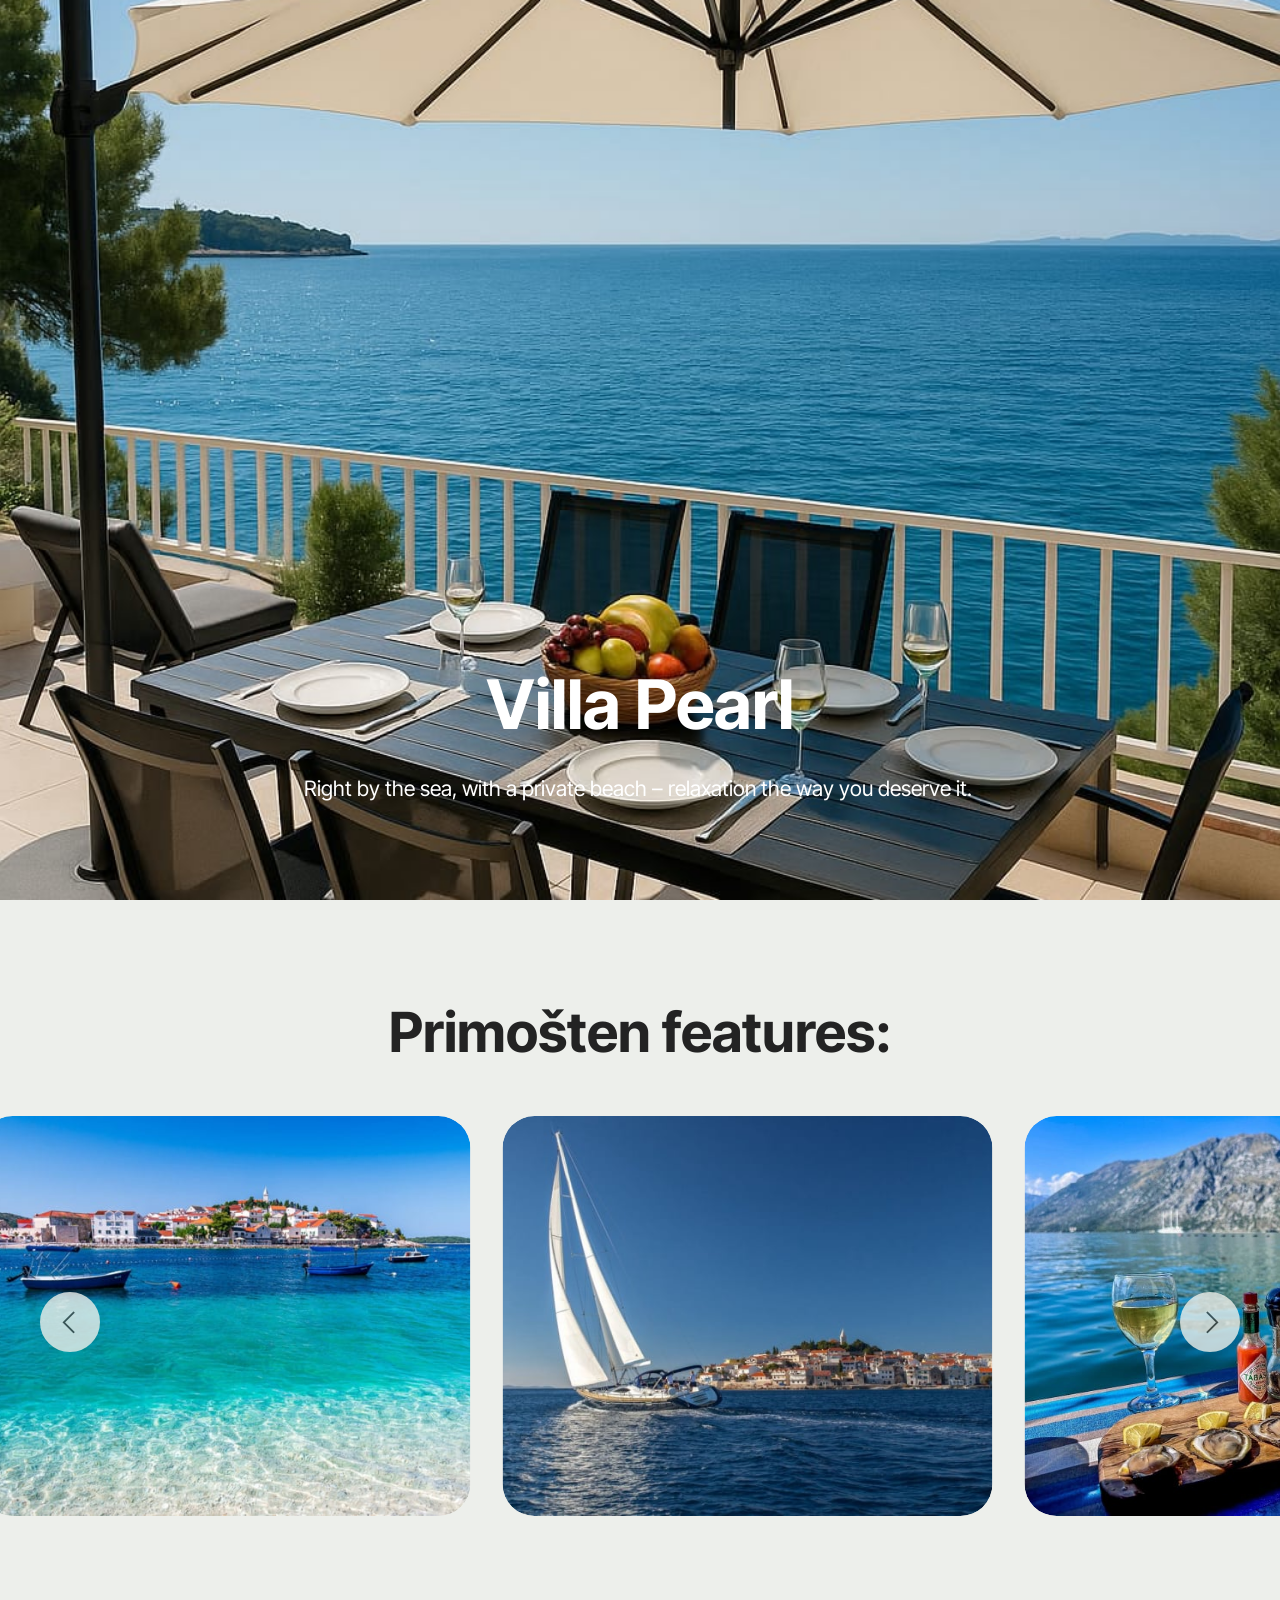
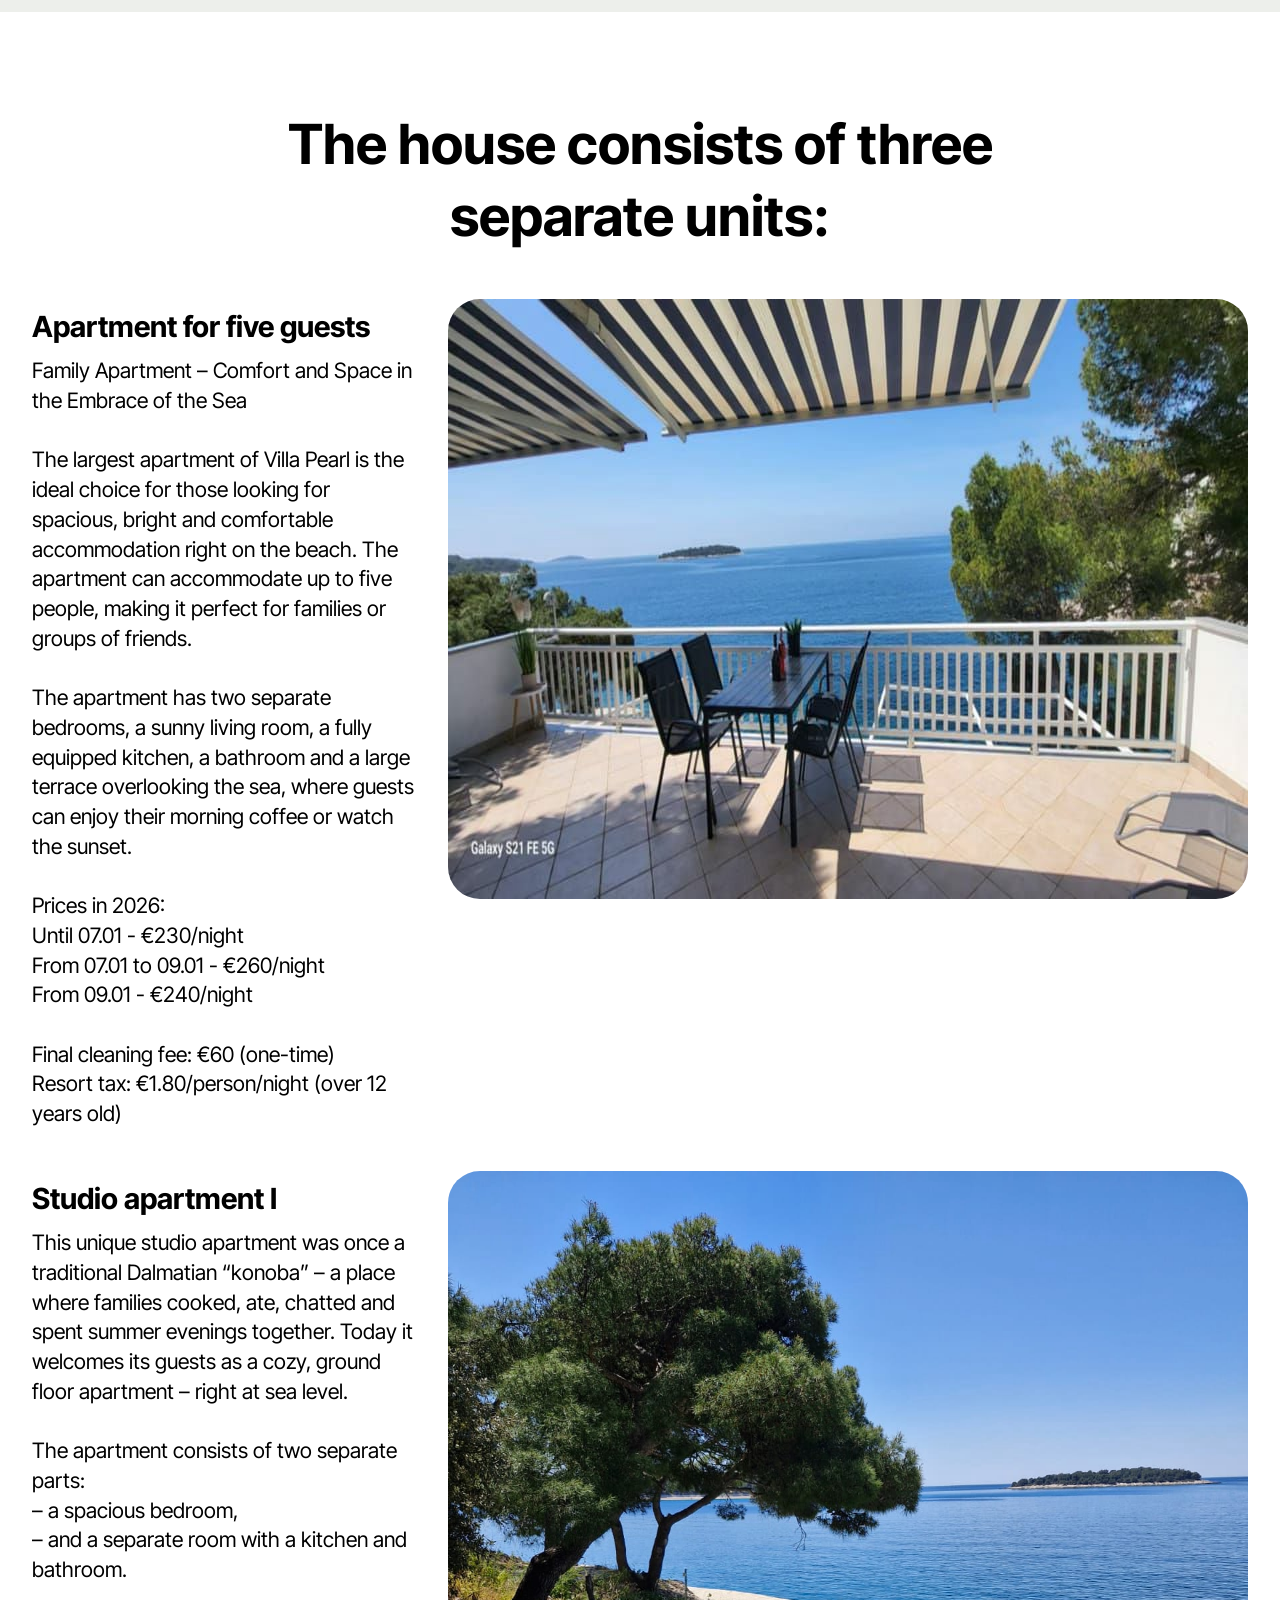
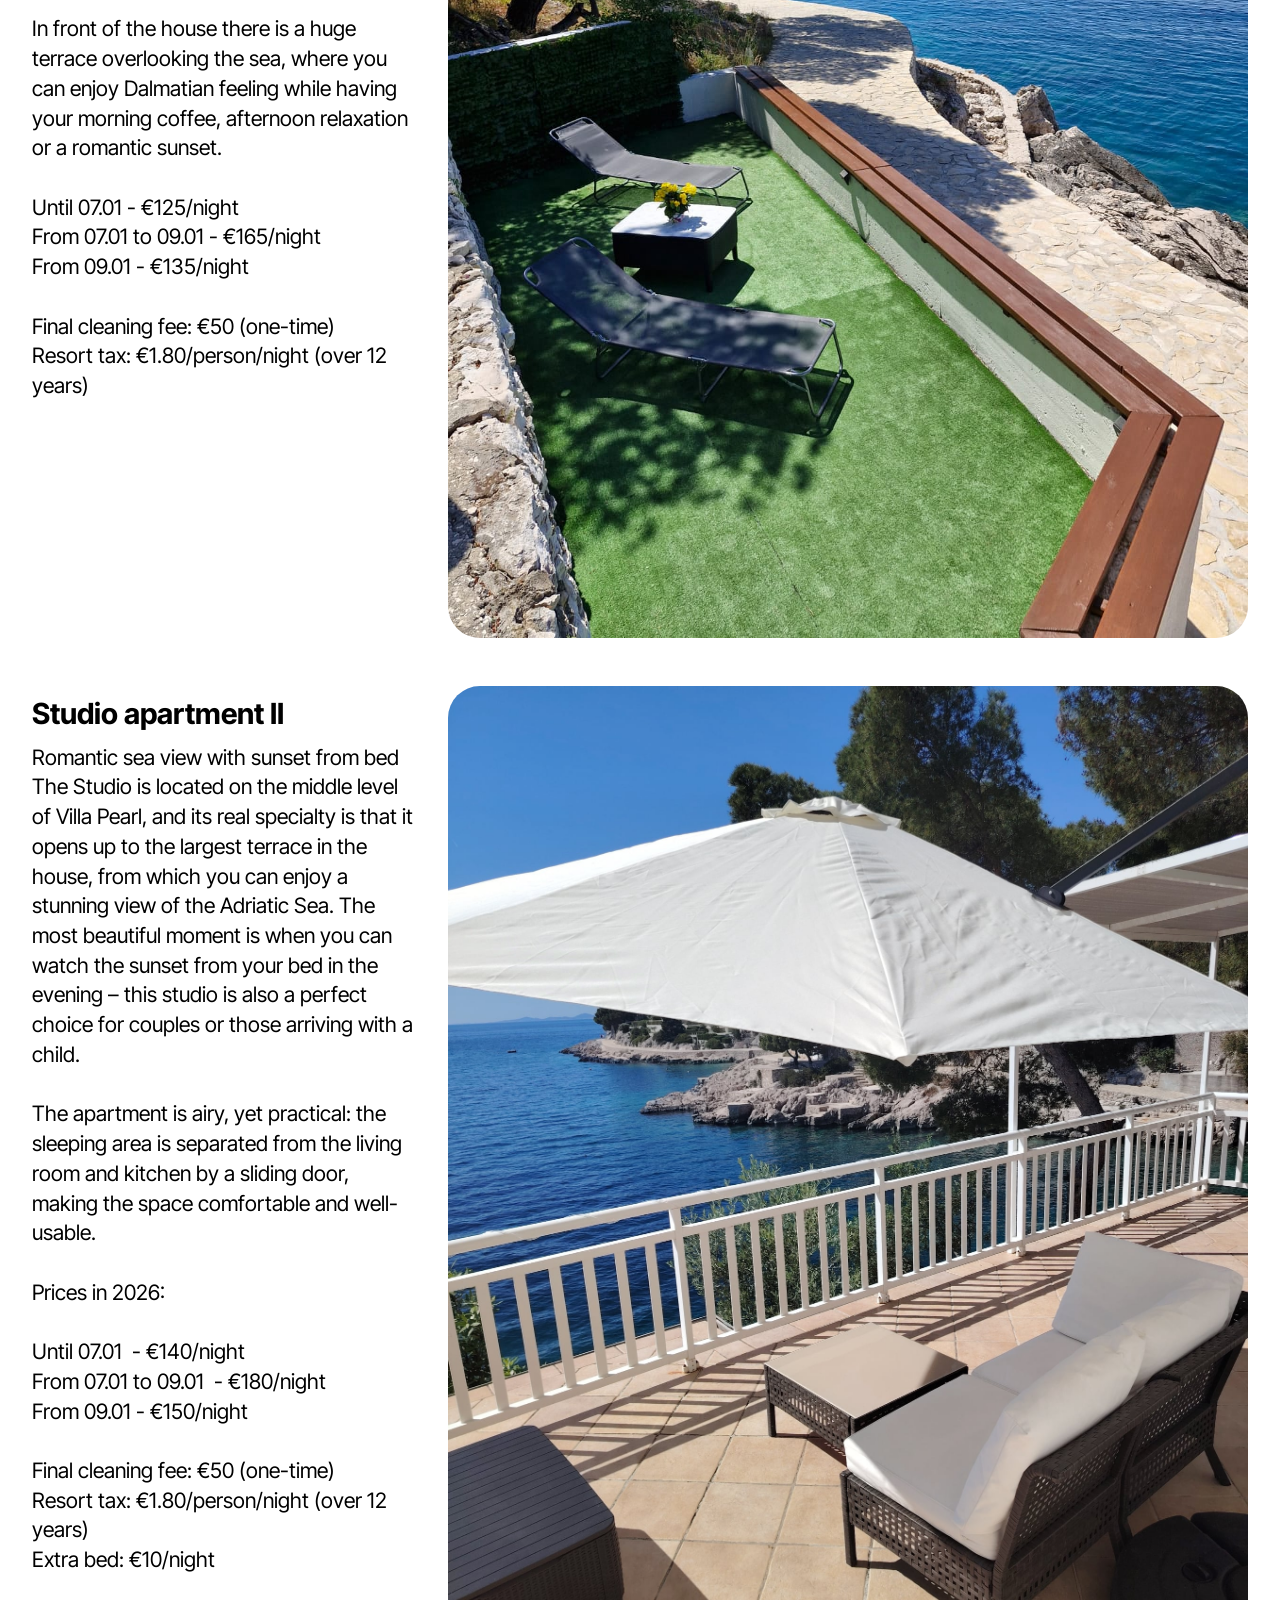
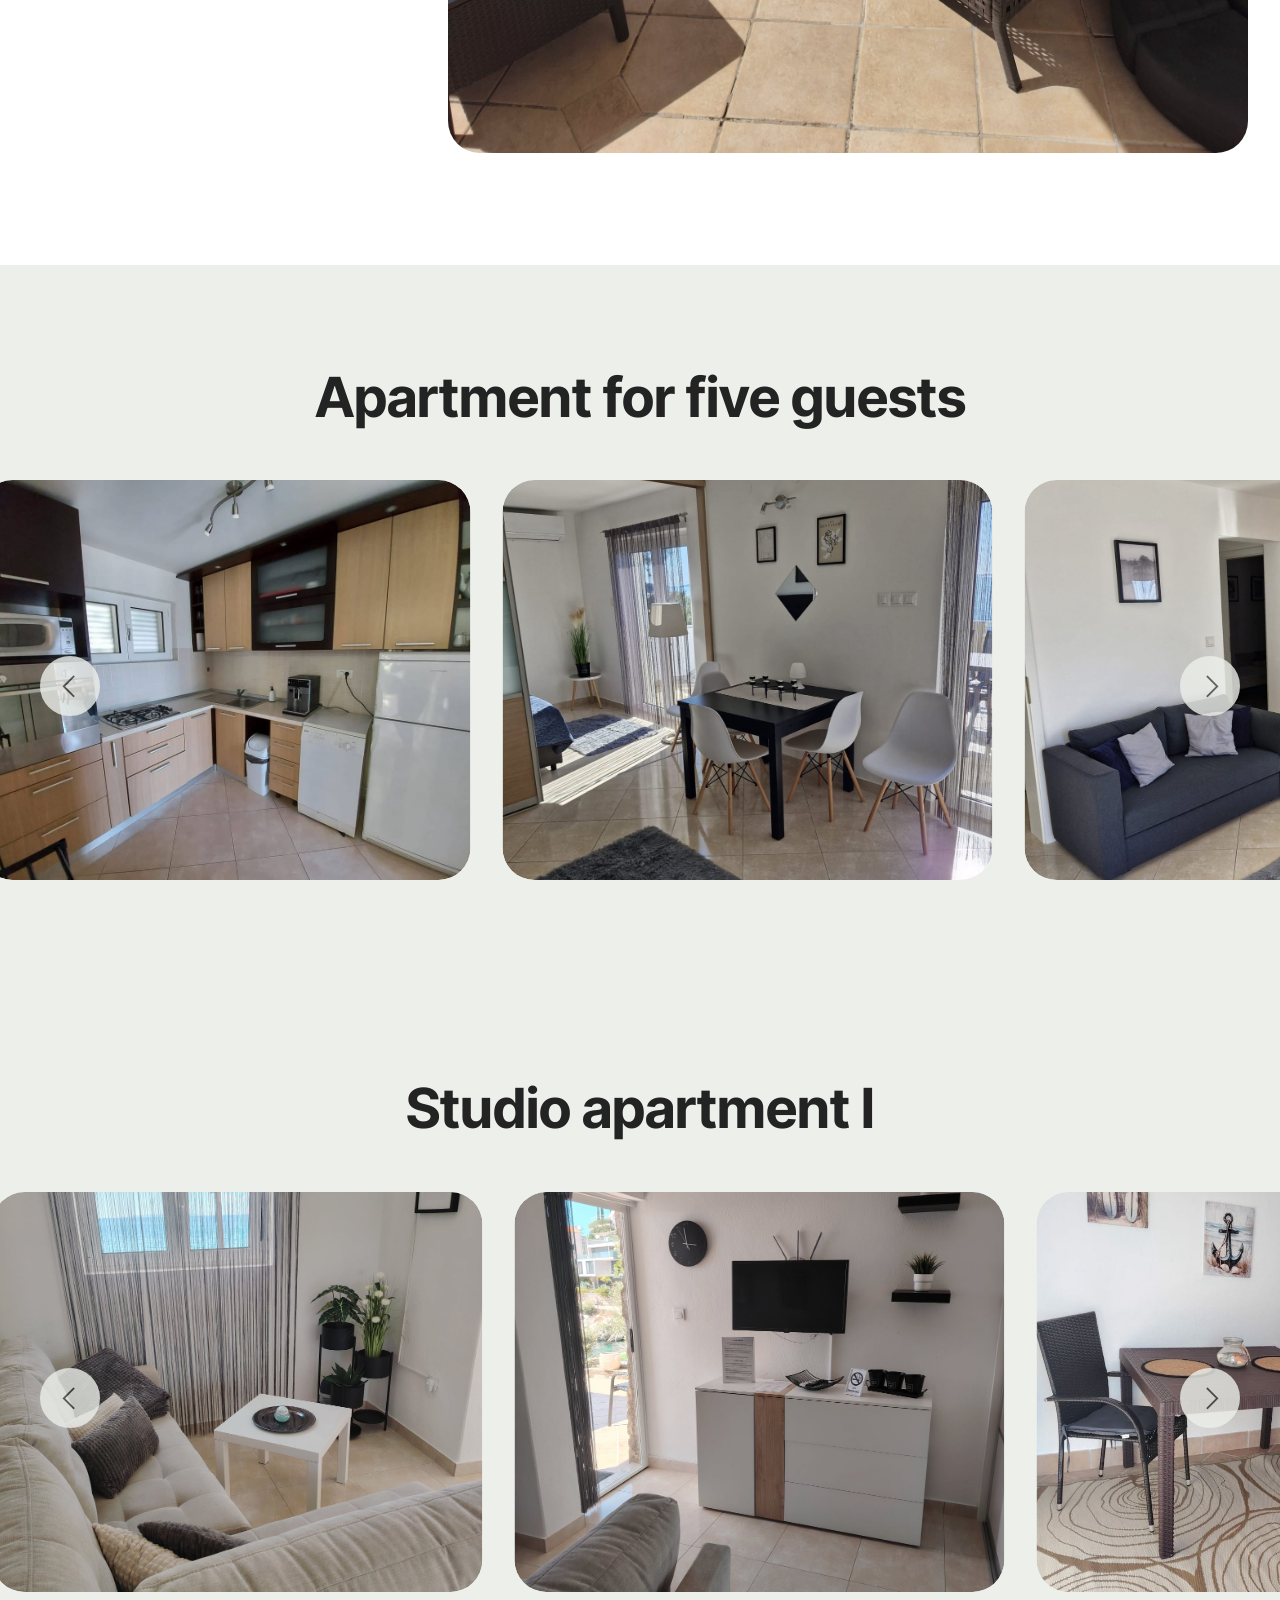
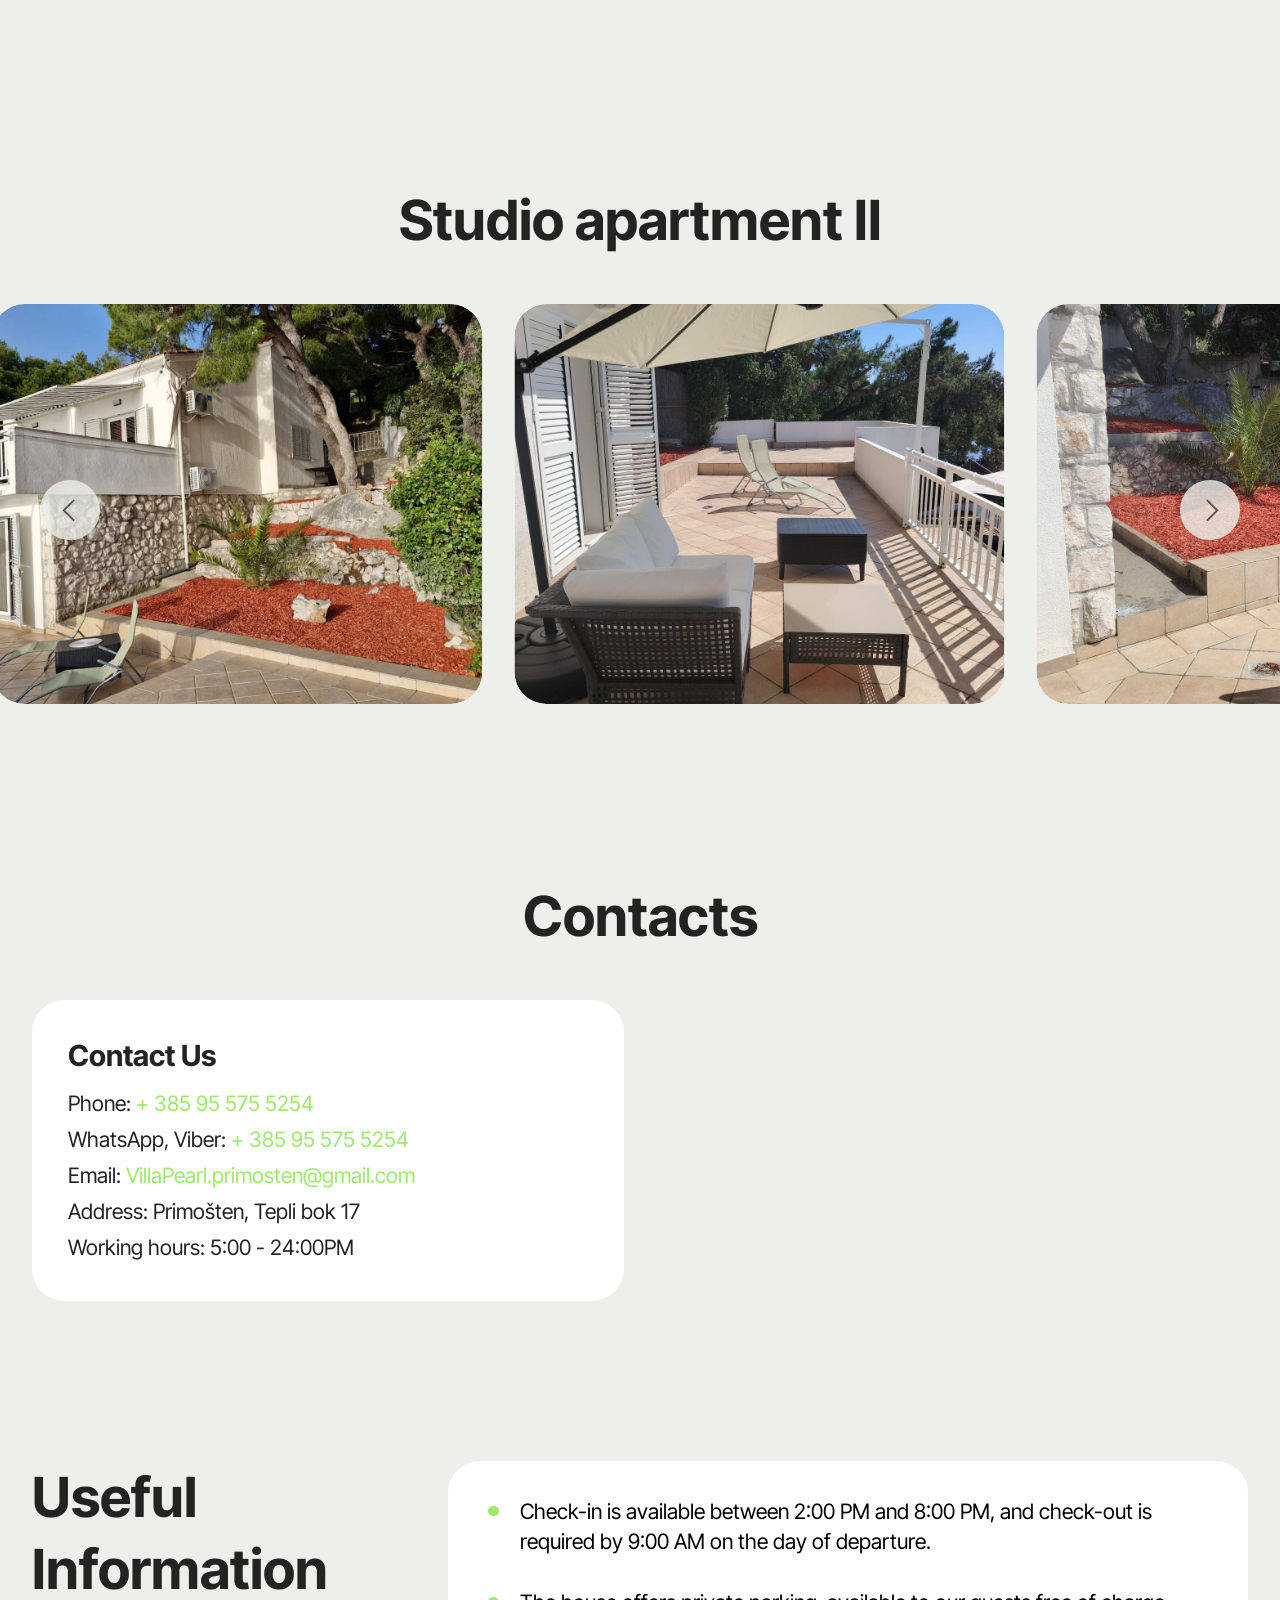
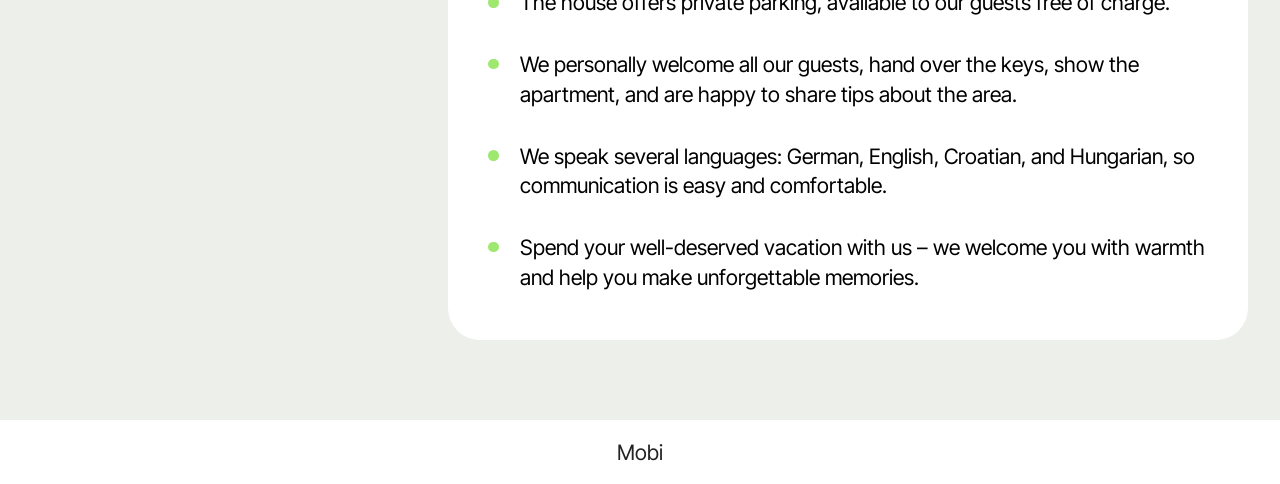
==== index.html @ 9617f949 "Add files via upload" ====
<!DOCTYPE html>
<html  >
<head>
  <!-- Site made with Mobirise Website Builder v5.9.24, https://mobirise.com -->
  <meta charset="UTF-8">
  <meta http-equiv="X-UA-Compatible" content="IE=edge">
  <meta name="generator" content="Mobirise v5.9.24, mobirise.com">
  <meta name="viewport" content="width=device-width, initial-scale=1, minimum-scale=1">
  <link rel="shortcut icon" href="assets/images/logo5.png" type="image/x-icon">
  <meta name="description" content="">
  
  
  <title>Home</title>
  <link rel="stylesheet" href="assets/web/assets/mobirise-icons2/mobirise2.css">
  <link rel="stylesheet" href="assets/bootstrap/css/bootstrap.min.css">
  <link rel="stylesheet" href="assets/bootstrap/css/bootstrap-grid.min.css">
  <link rel="stylesheet" href="assets/bootstrap/css/bootstrap-reboot.min.css">
  <link rel="stylesheet" href="assets/parallax/jarallax.css">
  <link rel="stylesheet" href="assets/theme/css/style.css">
  <link rel="preload" href="https://fonts.googleapis.com/css2?family=Inter+Tight:wght@400;700&display=swap&display=swap" as="style" onload="this.onload=null;this.rel='stylesheet'">
  <noscript><link rel="stylesheet" href="https://fonts.googleapis.com/css2?family=Inter+Tight:wght@400;700&display=swap&display=swap"></noscript>
  <link rel="preload" as="style" href="assets/mobirise/css/mbr-additional.css?v=FiWdxI"><link rel="stylesheet" href="assets/mobirise/css/mbr-additional.css?v=FiWdxI" type="text/css">

  
  
  
</head>
<body>
  
  <section data-bs-version="5.1" class="header16 cid-uKUWPBZ0il mbr-fullscreen mbr-parallax-background" id="header17-0">
  
  
  <div class="container-fluid">
    <div class="row">
      <div class="content-wrap col-12 col-md-12">
        <h1 class="mbr-section-title mbr-fonts-style mbr-white mb-4 display-1">
          <strong><br>Villa Pearl</strong></h1>
        
        <p class="mbr-fonts-style mbr-text mbr-white mb-4 display-7">Right by the sea, with a private beach – relaxation the way you deserve it.&nbsp;</p>
        
      </div>
    </div>
  </div>
</section>

<section data-bs-version="5.1" class="slider4 mbr-embla cid-uKV56cEEix" id="slider04-8">
    
    
    <div class="container-fluid">
        <div class="row mb-5 justify-content-center">
            <div class="col-12 content-head">
                <h3 class="mbr-section-title mbr-fonts-style align-center mb-0 display-2"><strong>&nbsp;Primošten features:&nbsp;</strong></h3>
                
            </div>
        </div>
        <div class="row">
            <div class="col-12">
                <div class="embla position-relative" data-skip-snaps="true" data-align="center" data-contain-scroll="trimSnaps" data-loop="true" data-auto-play="true" data-auto-play-interval="2" data-draggable="true">
                    <div class="embla__viewport">
                        <div class="embla__container">
                            
                            
                            
                            
                            
                            <div class="embla__slide slider-image item active" style="margin-left: 1rem; margin-right: 1rem;">
                            <div class="slide-content">
                                <div class="item-img">
                                    <div class="item-wrapper">
                                        <img src="assets/images/1967-3878-700x466.jpg" alt="Mobirise Website Builder" title="" data-slide-to="5" data-bs-slide-to="6">
                                    </div>
                                </div>
                            </div>
                            </div><div class="embla__slide slider-image item" style="margin-left: 1rem; margin-right: 1rem;">
                            <div class="slide-content">
                                <div class="item-img">
                                    <div class="item-wrapper">
                                        <img src="assets/images/boat-700x467.jpg" alt="Mobirise Website Builder" title="" data-slide-to="1" data-bs-slide-to="2">
                                    </div>
                                </div>
                            </div>
                            </div><div class="embla__slide slider-image item" style="margin-left: 1rem; margin-right: 1rem;">
                            <div class="slide-content">
                                <div class="item-img">
                                    <div class="item-wrapper">
                                        <img src="assets/images/mussels-700x525.jpg" alt="Mobirise Website Builder" title="" data-slide-to="2" data-bs-slide-to="3">
                                    </div>
                                </div>
                            </div>
                            </div><div class="embla__slide slider-image item" style="margin-left: 1rem; margin-right: 1rem;">
                            <div class="slide-content">
                                <div class="item-img">
                                    <div class="item-wrapper">
                                        <img src="assets/images/terrace-700x467.jpg" alt="Mobirise Website Builder" title="" data-slide-to="3" data-bs-slide-to="4">
                                    </div>
                                </div>
                            </div>
                            </div><div class="embla__slide slider-image item" style="margin-left: 1rem; margin-right: 1rem;">
                            <div class="slide-content">
                                <div class="item-img">
                                    <div class="item-wrapper">
                                        <img src="assets/images/1-700x467.jpg" alt="Mobirise Website Builder" title="" data-slide-to="4" data-bs-slide-to="5">
                                    </div>
                                </div>
                            </div>
                            </div>
                            
                        </div>
                    </div>
                    <button class="embla__button embla__button--prev">
                        <span class="mobi-mbri mobi-mbri-arrow-prev" aria-hidden="true"></span>
                        <span class="sr-only visually-hidden visually-hidden">Previous</span>
                    </button>
                    <button class="embla__button embla__button--next">
                        <span class="mobi-mbri mobi-mbri-arrow-next" aria-hidden="true"></span>
                        <span class="sr-only visually-hidden visually-hidden">Next</span>
                    </button>
                </div>
            </div>
        </div>
    </div>
</section>

<section data-bs-version="5.1" class="timeline02 cid-uKUZA1qjRQ" id="timeline02-5">
  
  <div class="container">
    <div class="row justify-content-center">
      <div class="col-12 mb-5 content-head">
        <h3 class="mbr-section-title mbr-fonts-style align-center mb-0 display-2"><strong>The house consists of three separate units:</strong></h3>
        
      </div>
    </div>
    <div class="row justify-content-center item features-without-image active">
      <div class="col-12 col-lg">
        <p class="mbr-card-subtitle mbr-fonts-style mt-0 mb-2 display-7"></p>
        <h5 class="mbr-card-title mbr-fonts-style mt-0 mb-2 display-5"><strong>Apartment for five guests</strong></h5>
        <p class="mbr-text mbr-fonts-style mt-0 display-7">Family Apartment – ​​Comfort and Space in the Embrace of the Sea<br><br>The largest apartment of Villa Pearl is the ideal choice for those looking for spacious, bright and comfortable accommodation right on the beach. The apartment can accommodate up to five people, making it perfect for families or groups of friends.<br><br>The apartment has two separate bedrooms, a sunny living room, a fully equipped kitchen, a bathroom and a large terrace overlooking the sea, where guests can enjoy their morning coffee or watch the sunset.<br><br>Prices in 2026:<br>Until 07.01 - €230/night
<br>From 07.01 to 09.01 - €260/night
<br>From 09.01 - €240/night<br><br>Final cleaning fee: €60 (one-time)<br>Resort tax: €1.80/person/night (over 12 years old)</p>
      </div>
      <div class="col-md-12 col-lg-8 item-wrapper">
        <div class="image-wrapper mb-5">
          <img src="assets/images/photo-2025-06-19-23-25-13-800x600.jpg" alt="Mobirise Website Builder">
        </div>
      </div>
    </div>
    <div class="row justify-content-center item features-without-image">
      <div class="col-12 col-lg">
        <p class="mbr-card-subtitle mbr-fonts-style mt-0 mb-2 display-7"></p>
        <h5 class="mbr-card-title mbr-fonts-style mt-0 mb-2 display-5"><strong>Studio apartment I</strong></h5>
        <p class="mbr-text mbr-fonts-style mt-0 display-7">This unique studio apartment was once a traditional Dalmatian “konoba” – a place where families cooked, ate, chatted and spent summer evenings together. Today it welcomes its guests as a cozy, ground floor apartment – ​​right at sea level.<br><br>The apartment consists of two separate parts:<br>– a spacious bedroom,<br>– and a separate room with a kitchen and bathroom.<br><br>In front of the house there is a huge terrace overlooking the sea, where you can enjoy Dalmatian feeling while having your morning coffee, afternoon relaxation or a romantic sunset.<br><br>Until 07.01 - €125/night<br>From 07.01 to 09.01 - €165/night<br>From 09.01 - €135/night<br><br>Final cleaning fee: €50 (one-time)
<br>Resort tax: €1.80/person/night (over 12 years)<br></p>
      </div>
      <div class="col-md-12 col-lg-8 item-wrapper">
        <div class="image-wrapper mb-5">
          <img src="assets/images/img-20250502-wa0008-1200x1600.jpg" alt="Mobirise Website Builder" data-slide-to="1" data-bs-slide-to="1">
        </div>
      </div>
    </div><div class="row justify-content-center item features-without-image">
      <div class="col-12 col-lg">
        <p class="mbr-card-subtitle mbr-fonts-style mt-0 mb-2 display-7"></p>
        <h5 class="mbr-card-title mbr-fonts-style mt-0 mb-2 display-5"><strong>Studio apartment II</strong></h5>
        <p class="mbr-text mbr-fonts-style mt-0 display-7">Romantic sea view with sunset from bed<br>The Studio is located on the middle level of Villa Pearl, and its real specialty is that it opens up to the largest terrace in the house, from which you can enjoy a stunning view of the Adriatic Sea. The most beautiful moment is when you can watch the sunset from your bed in the evening – this studio is also a perfect choice for couples or those arriving with a child.<br><br>The apartment is airy, yet practical: the sleeping area is separated from the living room and kitchen by a sliding door, making the space comfortable and well-usable.<br><br>Prices in 2026:<br><br>Until 07.01&nbsp; - €140/night
<br>From 07.01 to 09.01&nbsp; - €180/night
<br>From 09.01 - €150/night<br><br>Final cleaning fee: €50 (one-time)<br>Resort tax: €1.80/person/night (over 12 years)<br>Extra bed:&nbsp;€10/night</p>
      </div>
      <div class="col-md-12 col-lg-8 item-wrapper">
        <div class="image-wrapper mb-5">
          <img src="assets/images/img-20250502-151411-1696x2261.jpg" alt="Mobirise Website Builder" data-slide-to="2" data-bs-slide-to="3">
        </div>
      </div>
    </div>
  </div>
</section>

<section data-bs-version="5.1" class="slider4 mbr-embla cid-uNDpZMkXzJ" id="slider04-f">
    
    
    <div class="container-fluid">
        <div class="row mb-5 justify-content-center">
            <div class="col-12 content-head">
                <h3 class="mbr-section-title mbr-fonts-style align-center mb-0 display-2"><strong>Apartment for five guests</strong></h3>
                
            </div>
        </div>
        <div class="row">
            <div class="col-12">
                <div class="embla position-relative" data-skip-snaps="true" data-align="center" data-contain-scroll="trimSnaps" data-loop="true" data-auto-play="true" data-auto-play-interval="2" data-draggable="true">
                    <div class="embla__viewport">
                        <div class="embla__container">
                            
                            
                            <div class="embla__slide slider-image item active" style="margin-left: 1rem; margin-right: 1rem;">
                                <div class="slide-content">
                                    <div class="item-img">
                                        <div class="item-wrapper">
                                            <img src="assets/images/img-20250604-wa0001-1200x900.jpg" alt="Mobirise Website Builder" title="" data-slide-to="0" data-bs-slide-to="0">
                                        </div>
                                    </div>
                                </div>
                            </div><div class="embla__slide slider-image item" style="margin-left: 1rem; margin-right: 1rem;">
                                <div class="slide-content">
                                    <div class="item-img">
                                        <div class="item-wrapper">
                                            <img src="assets/images/img-20250604-wa0006-1200x1600.jpg" alt="Mobirise Website Builder" title="" data-slide-to="1" data-bs-slide-to="1">
                                        </div>
                                    </div>
                                </div>
                            </div><div class="embla__slide slider-image item" style="margin-left: 1rem; margin-right: 1rem;">
                                <div class="slide-content">
                                    <div class="item-img">
                                        <div class="item-wrapper">
                                            <img src="assets/images/img-20250604-wa0007-1200x1600.jpg" alt="Mobirise Website Builder" title="" data-slide-to="2" data-bs-slide-to="2">
                                        </div>
                                    </div>
                                </div>
                            </div><div class="embla__slide slider-image item" style="margin-left: 1rem; margin-right: 1rem;">
                                <div class="slide-content">
                                    <div class="item-img">
                                        <div class="item-wrapper">
                                            <img src="assets/images/img-20250604-wa0008-1200x1600.jpg" alt="Mobirise Website Builder" title="" data-slide-to="3" data-bs-slide-to="3">
                                        </div>
                                    </div>
                                </div>
                            </div><div class="embla__slide slider-image item" style="margin-left: 1rem; margin-right: 1rem;">
                                <div class="slide-content">
                                    <div class="item-img">
                                        <div class="item-wrapper">
                                            <img src="assets/images/img-20250604-wa0005-1200x1600.jpg" alt="Mobirise Website Builder" title="" data-slide-to="4" data-bs-slide-to="4">
                                        </div>
                                    </div>
                                </div>
                            </div><div class="embla__slide slider-image item" style="margin-left: 1rem; margin-right: 1rem;">
                                <div class="slide-content">
                                    <div class="item-img">
                                        <div class="item-wrapper">
                                            <img src="assets/images/img-20250604-wa0006-1200x1600.jpg" alt="Mobirise Website Builder" title="" data-slide-to="5" data-bs-slide-to="5">
                                        </div>
                                    </div>
                                </div>
                            </div><div class="embla__slide slider-image item" style="margin-left: 1rem; margin-right: 1rem;">
                                <div class="slide-content">
                                    <div class="item-img">
                                        <div class="item-wrapper">
                                            <img src="assets/images/img-20250604-wa0007-1200x1600.jpg" alt="Mobirise Website Builder" title="" data-slide-to="6" data-bs-slide-to="6">
                                        </div>
                                    </div>
                                </div>
                            </div><div class="embla__slide slider-image item" style="margin-left: 1rem; margin-right: 1rem;">
                                <div class="slide-content">
                                    <div class="item-img">
                                        <div class="item-wrapper">
                                            <img src="assets/images/img-20250604-wa0009-1200x1600.jpg" alt="Mobirise Website Builder" title="" data-slide-to="7" data-bs-slide-to="7">
                                        </div>
                                    </div>
                                </div>
                            </div><div class="embla__slide slider-image item" style="margin-left: 1rem; margin-right: 1rem;">
                                <div class="slide-content">
                                    <div class="item-img">
                                        <div class="item-wrapper">
                                            <img src="assets/images/img-20250604-wa0012-800x600.jpg" alt="Mobirise Website Builder" title="" data-slide-to="8" data-bs-slide-to="8">
                                        </div>
                                    </div>
                                </div>
                            </div>
                            
                            
                            
                            
                        </div>
                    </div>
                    <button class="embla__button embla__button--prev">
                        <span class="mobi-mbri mobi-mbri-arrow-prev" aria-hidden="true"></span>
                        <span class="sr-only visually-hidden visually-hidden">Previous</span>
                    </button>
                    <button class="embla__button embla__button--next">
                        <span class="mobi-mbri mobi-mbri-arrow-next" aria-hidden="true"></span>
                        <span class="sr-only visually-hidden visually-hidden">Next</span>
                    </button>
                </div>
            </div>
        </div>
    </div>
</section>

<section data-bs-version="5.1" class="slider4 mbr-embla cid-uNDq0EX0k4" id="slider04-g">
    
    
    <div class="container-fluid">
        <div class="row mb-5 justify-content-center">
            <div class="col-12 content-head">
                <h3 class="mbr-section-title mbr-fonts-style align-center mb-0 display-2"><strong>Studio apartment I</strong></h3>
                
            </div>
        </div>
        <div class="row">
            <div class="col-12">
                <div class="embla position-relative" data-skip-snaps="true" data-align="center" data-contain-scroll="trimSnaps" data-loop="true" data-auto-play="true" data-auto-play-interval="2" data-draggable="true">
                    <div class="embla__viewport">
                        <div class="embla__container">
                            <div class="embla__slide slider-image item active" style="margin-left: 1rem; margin-right: 1rem;">
                                <div class="slide-content">
                                    <div class="item-img">
                                        <div class="item-wrapper">
                                            <img src="assets/images/img-20250502-145845-1200x1600.jpg" alt="Mobirise Website Builder" title="" data-slide-to="0" data-bs-slide-to="0">
                                        </div>
                                    </div>
                                </div>
                            </div><div class="embla__slide slider-image item" style="margin-left: 1rem; margin-right: 1rem;">
                                <div class="slide-content">
                                    <div class="item-img">
                                        <div class="item-wrapper">
                                            <img src="assets/images/img-20250502-145853-1200x1600.jpg" alt="Mobirise Website Builder" title="" data-slide-to="1" data-bs-slide-to="1">
                                        </div>
                                    </div>
                                </div>
                            </div><div class="embla__slide slider-image item" style="margin-left: 1rem; margin-right: 1rem;">
                                <div class="slide-content">
                                    <div class="item-img">
                                        <div class="item-wrapper">
                                            <img src="assets/images/photo-2025-09-06-14-23-19-960x1280.jpg" alt="Mobirise Website Builder" title="" data-slide-to="2" data-bs-slide-to="2">
                                        </div>
                                    </div>
                                </div>
                            </div><div class="embla__slide slider-image item" style="margin-left: 1rem; margin-right: 1rem;">
                                <div class="slide-content">
                                    <div class="item-img">
                                        <div class="item-wrapper">
                                            <img src="assets/images/img-20250502-1459211-1200x1600.jpg" alt="Mobirise Website Builder" title="" data-slide-to="3" data-bs-slide-to="3">
                                        </div>
                                    </div>
                                </div>
                            </div><div class="embla__slide slider-image item" style="margin-left: 1rem; margin-right: 1rem;">
                                <div class="slide-content">
                                    <div class="item-img">
                                        <div class="item-wrapper">
                                            <img src="assets/images/img-20250502-145950-1200x1600.jpg" alt="Mobirise Website Builder" title="" data-slide-to="4" data-bs-slide-to="4">
                                        </div>
                                    </div>
                                </div>
                            </div><div class="embla__slide slider-image item" style="margin-left: 1rem; margin-right: 1rem;">
                                <div class="slide-content">
                                    <div class="item-img">
                                        <div class="item-wrapper">
                                            <img src="assets/images/img-20250502-150038-1200x1600.jpg" alt="Mobirise Website Builder" title="" data-slide-to="5" data-bs-slide-to="5">
                                        </div>
                                    </div>
                                </div>
                            </div><div class="embla__slide slider-image item" style="margin-left: 1rem; margin-right: 1rem;">
                                <div class="slide-content">
                                    <div class="item-img">
                                        <div class="item-wrapper">
                                            <img src="assets/images/img-20250502-150104-1200x1600.jpg" alt="Mobirise Website Builder" title="" data-slide-to="6" data-bs-slide-to="6">
                                        </div>
                                    </div>
                                </div>
                            </div><div class="embla__slide slider-image item" style="margin-left: 1rem; margin-right: 1rem;">
                                <div class="slide-content">
                                    <div class="item-img">
                                        <div class="item-wrapper">
                                            <img src="assets/images/img-20250502-150203-1200x1600.jpg" alt="Mobirise Website Builder" title="" data-slide-to="7" data-bs-slide-to="7">
                                        </div>
                                    </div>
                                </div>
                            </div>
                            
                            
                            
                            
                            
                            
                        </div>
                    </div>
                    <button class="embla__button embla__button--prev">
                        <span class="mobi-mbri mobi-mbri-arrow-prev" aria-hidden="true"></span>
                        <span class="sr-only visually-hidden visually-hidden">Previous</span>
                    </button>
                    <button class="embla__button embla__button--next">
                        <span class="mobi-mbri mobi-mbri-arrow-next" aria-hidden="true"></span>
                        <span class="sr-only visually-hidden visually-hidden">Next</span>
                    </button>
                </div>
            </div>
        </div>
    </div>
</section>

<section data-bs-version="5.1" class="slider4 mbr-embla cid-uNDq1eGkYb" id="slider04-h">
    
    
    <div class="container-fluid">
        <div class="row mb-5 justify-content-center">
            <div class="col-12 content-head">
                <h3 class="mbr-section-title mbr-fonts-style align-center mb-0 display-2"><strong>Studio apartment II</strong></h3>
                
            </div>
        </div>
        <div class="row">
            <div class="col-12">
                <div class="embla position-relative" data-skip-snaps="true" data-align="center" data-contain-scroll="trimSnaps" data-loop="true" data-auto-play="true" data-auto-play-interval="2" data-draggable="true">
                    <div class="embla__viewport">
                        <div class="embla__container">
                            <div class="embla__slide slider-image item active" style="margin-left: 1rem; margin-right: 1rem;">
                                <div class="slide-content">
                                    <div class="item-img">
                                        <div class="item-wrapper">
                                            <img src="assets/images/08-1200x1600.jpg" alt="Mobirise Website Builder" title="" data-slide-to="1" data-bs-slide-to="1">
                                        </div>
                                    </div>
                                </div>
                            </div><div class="embla__slide slider-image item" style="margin-left: 1rem; margin-right: 1rem;">
                                <div class="slide-content">
                                    <div class="item-img">
                                        <div class="item-wrapper">
                                            <img src="assets/images/img-20250502-151041-1200x1600.jpg" alt="Mobirise Website Builder" title="" data-slide-to="2" data-bs-slide-to="2">
                                        </div>
                                    </div>
                                </div>
                            </div><div class="embla__slide slider-image item" style="margin-left: 1rem; margin-right: 1rem;">
                                <div class="slide-content">
                                    <div class="item-img">
                                        <div class="item-wrapper">
                                            <img src="assets/images/img-20250502-151119-1200x1600.jpg" alt="Mobirise Website Builder" title="" data-slide-to="3" data-bs-slide-to="3">
                                        </div>
                                    </div>
                                </div>
                            </div><div class="embla__slide slider-image item" style="margin-left: 1rem; margin-right: 1rem;">
                                <div class="slide-content">
                                    <div class="item-img">
                                        <div class="item-wrapper">
                                            <img src="assets/images/img-20250502-151134-1200x1600.jpg" alt="Mobirise Website Builder" title="" data-slide-to="4" data-bs-slide-to="4">
                                        </div>
                                    </div>
                                </div>
                            </div><div class="embla__slide slider-image item" style="margin-left: 1rem; margin-right: 1rem;">
                                <div class="slide-content">
                                    <div class="item-img">
                                        <div class="item-wrapper">
                                            <img src="assets/images/img-20250502-151209-1200x1600.jpg" alt="Mobirise Website Builder" title="" data-slide-to="5" data-bs-slide-to="5">
                                        </div>
                                    </div>
                                </div>
                            </div><div class="embla__slide slider-image item" style="margin-left: 1rem; margin-right: 1rem;">
                                <div class="slide-content">
                                    <div class="item-img">
                                        <div class="item-wrapper">
                                            <img src="assets/images/img-20250502-151243-1200x1600.jpg" alt="Mobirise Website Builder" title="" data-slide-to="6" data-bs-slide-to="6">
                                        </div>
                                    </div>
                                </div>
                            </div><div class="embla__slide slider-image item" style="margin-left: 1rem; margin-right: 1rem;">
                                <div class="slide-content">
                                    <div class="item-img">
                                        <div class="item-wrapper">
                                            <img src="assets/images/img-20250502-151255-1200x1600.jpg" alt="Mobirise Website Builder" title="" data-slide-to="7" data-bs-slide-to="7">
                                        </div>
                                    </div>
                                </div>
                            </div><div class="embla__slide slider-image item" style="margin-left: 1rem; margin-right: 1rem;">
                                <div class="slide-content">
                                    <div class="item-img">
                                        <div class="item-wrapper">
                                            <img src="assets/images/img-20250502-151328-1200x1600.jpg" alt="Mobirise Website Builder" title="" data-slide-to="8" data-bs-slide-to="8">
                                        </div>
                                    </div>
                                </div>
                            </div><div class="embla__slide slider-image item" style="margin-left: 1rem; margin-right: 1rem;">
                                <div class="slide-content">
                                    <div class="item-img">
                                        <div class="item-wrapper">
                                            <img src="assets/images/img-20250502-151411-1200x1600.jpg" alt="Mobirise Website Builder" title="" data-slide-to="9" data-bs-slide-to="9">
                                        </div>
                                    </div>
                                </div>
                            </div>
                            
                            
                            
                            
                            
                            
                        </div>
                    </div>
                    <button class="embla__button embla__button--prev">
                        <span class="mobi-mbri mobi-mbri-arrow-prev" aria-hidden="true"></span>
                        <span class="sr-only visually-hidden visually-hidden">Previous</span>
                    </button>
                    <button class="embla__button embla__button--next">
                        <span class="mobi-mbri mobi-mbri-arrow-next" aria-hidden="true"></span>
                        <span class="sr-only visually-hidden visually-hidden">Next</span>
                    </button>
                </div>
            </div>
        </div>
    </div>
</section>

<section data-bs-version="5.1" class="contacts02 map1 cid-uN5ROGEfbR" id="contacts02-e">

    

    
    <div class="container">
        <div class="row justify-content-center">
            <div class="col-12 content-head">
                <div class="mbr-section-head mb-5">
                    <h3 class="mbr-section-title mbr-fonts-style align-center mb-0 display-2">
                        <strong>Contacts</strong>
                    </h3>
                    
                </div>
            </div>
        </div>
        <div class="row justify-content-center">
            <div class="card col-12 col-md-12 col-lg-6">
                <div class="card-wrapper">
                    <div class="text-wrapper">
                        <h5 class="cardTitle mbr-fonts-style mb-2 display-5">
                            <strong>Contact Us</strong>
                        </h5>
                        <ul class="list mbr-fonts-style display-7">
                            <li class="mbr-text item-wrap">Phone: <a href="tel:+12345678910" class="text-primary">+ 385 95 575 5254&nbsp;</a></li>
                            <li class="mbr-text item-wrap">WhatsApp, Viber: <a href="tel:+12345678910" class="text-primary">+ 385 95 575 5254&nbsp;</a></li>
                            <li class="mbr-text item-wrap">Email: <a href="mailto:info@site.com" class="text-primary">VillaPearl.primosten@gmail.com</a></li>
                            <li class="mbr-text item-wrap">Address: Primošten, Tepli bok 17</li>
                            <li class="mbr-text item-wrap">Working hours: 5:00 - 24:00PM</li>
                        </ul>
                    </div>
                </div>
            </div>
            <div class="map-wrapper col-md-12 col-lg-6">
                <div class="google-map"><iframe frameborder="0" style="border:0" src="https://www.google.com/maps/embed?pb=!1m14!1m12!1m3!1d5779.832819661408!2d15.925795407561996!3d43.58745742586251!2m3!1f0!2f0!3f0!3m2!1i1024!2i768!4f13.1!5e0!3m2!1sru!2shr!4v1749491789130!5m2!1sru!2shr" allowfullscreen=""></iframe></div>
            </div>
        </div>
    </div>
</section>

<section data-bs-version="5.1" class="article021 cid-uTRQIcV7Su" id="article21-k">
    
    <div class="container">
        <div class="row justify-content-center">
            <div class="col-lg-4">
                <div class="col-12 col-md-12">
                    <h5 class="mbr-section-title mbr-fonts-style mt-0 mb-4 display-2"><strong>Useful Information</strong></h5>
                    <h6 class="mbr-section-subtitle mbr-fonts-style mt-0 mb-4 display-7"></h6>
                    
                </div>
            </div>

            <div class="col-lg-8 side-features">
                <div class="item-wrapper align-left">
                    <div class="counter-container mbr-text mbr-fonts-style display-7">
                        <ul>
                            <li>Check-in is available between 2:00 PM and 8:00 PM, and check-out is required by 9:00 AM on the day of departure.</li>
                            <li>The house offers private parking, available to our guests free of charge.</li>
                            <li>We personally welcome all our guests, hand over the keys, show the apartment, and are happy to share tips about the area.</li>
                            <li>We speak several languages: German, English, Croatian, and Hungarian, so communication is easy and comfortable.</li>
                            <li>Spend your well-deserved vacation with us – we welcome you with warmth and help you make unforgettable memories.</li>
                        </ul>
                    </div>
                </div>
            </div>
        </div>
    </div>
</section><section class="display-7" style="padding: 0;align-items: center;justify-content: center;flex-wrap: wrap;    align-content: center;display: flex;position: relative;height: 4rem;"><a href="https://mobi/" style="flex: 1 1;height: 4rem;position: absolute;width: 100%;z-index: 1;"><img alt=" Free Web Page  Building Software" style="height: 4rem;" src="[data-uri]"></a><p style="margin: 0;text-align: center;" class="display-7">Mobi</p><a style="z-index:1" href="mobi"></a></section><script src="assets/bootstrap/js/bootstrap.bundle.min.js"></script>  <script src="assets/parallax/jarallax.js"></script>  <script src="assets/smoothscroll/smooth-scroll.js"></script>  <script src="assets/ytplayer/index.js"></script>  <script src="assets/embla/embla.min.js"></script>  <script src="assets/embla/script.js"></script>  <script src="assets/theme/js/script.js"></script>  
  
  
</body>
</html>
---- assets/web/assets/mobirise-icons2/mobirise2.css ----
@font-face {
  font-family: 'Moririse2';
  font-display: swap;
  src:  url('mobirise2.eot?f2bix4');
  src:  url('mobirise2.eot?f2bix4#iefix') format('embedded-opentype'),
    url('mobirise2.ttf?f2bix4') format('truetype'),
    url('mobirise2.woff?f2bix4') format('woff'),
    url('mobirise2.svg?f2bix4#mobirise2') format('svg');
  font-weight: normal;
  font-style: normal;
}

[class^="mobi-"], [class*=" mobi-"] {
  /* use !important to prevent issues with browser extensions that change fonts */
  font-family: 'Moririse2' !important;
  speak: none;
  font-style: normal;
  font-weight: normal;
  font-variant: normal;
  text-transform: none;
  line-height: 1;

  /* Better Font Rendering =========== */
  -webkit-font-smoothing: antialiased;
  -moz-osx-font-smoothing: grayscale;
}

.mobi-mbri-add-submenu:before {
  content: "\e900";
}
.mobi-mbri-alert:before {
  content: "\e901";
}
.mobi-mbri-align-center:before {
  content: "\e902";
}
.mobi-mbri-align-justify:before {
  content: "\e903";
}
.mobi-mbri-align-left:before {
  content: "\e904";
}
.mobi-mbri-align-right:before {
  content: "\e905";
}
.mobi-mbri-android:before {
  content: "\e906";
}
.mobi-mbri-apple:before {
  content: "\e907";
}
.mobi-mbri-arrow-down:before {
  content: "\e908";
}
.mobi-mbri-arrow-next:before {
  content: "\e909";
}
.mobi-mbri-arrow-prev:before {
  content: "\e90a";
}
.mobi-mbri-arrow-up:before {
  content: "\e90b";
}
.mobi-mbri-bold:before {
  content: "\e90c";
}
.mobi-mbri-bookmark:before {
  content: "\e90d";
}
.mobi-mbri-bootstrap:before {
  content: "\e90e";
}
.mobi-mbri-briefcase:before {
  content: "\e90f";
}
.mobi-mbri-browse:before {
  content: "\e910";
}
.mobi-mbri-bulleted-list:before {
  content: "\e911";
}
.mobi-mbri-calendar:before {
  content: "\e912";
}
.mobi-mbri-camera:before {
  content: "\e913";
}
.mobi-mbri-cart-add:before {
  content: "\e914";
}
.mobi-mbri-cart-full:before {
  content: "\e915";
}
.mobi-mbri-cash:before {
  content: "\e916";
}
.mobi-mbri-change-style:before {
  content: "\e917";
}
.mobi-mbri-chat:before {
  content: "\e918";
}
.mobi-mbri-clock:before {
  content: "\e919";
}
.mobi-mbri-close:before {
  content: "\e91a";
}
.mobi-mbri-cloud:before {
  content: "\e91b";
}
.mobi-mbri-code:before {
  content: "\e91c";
}
.mobi-mbri-contact-form:before {
  content: "\e91d";
}
.mobi-mbri-credit-card:before {
  content: "\e91e";
}
.mobi-mbri-cursor-click:before {
  content: "\e91f";
}
.mobi-mbri-cust-feedback:before {
  content: "\e920";
}
.mobi-mbri-database:before {
  content: "\e921";
}
.mobi-mbri-delivery:before {
  content: "\e922";
}
.mobi-mbri-desktop:before {
  content: "\e923";
}
.mobi-mbri-devices:before {
  content: "\e924";
}
.mobi-mbri-down:before {
  content: "\e925";
}
.mobi-mbri-download-2:before {
  content: "\e926";
}
.mobi-mbri-download:before {
  content: "\e927";
}
.mobi-mbri-drag-n-drop-2:before {
  content: "\e928";
}
.mobi-mbri-drag-n-drop:before {
  content: "\e929";
}
.mobi-mbri-edit-2:before {
  content: "\e92a";
}
.mobi-mbri-edit:before {
  content: "\e92b";
}
.mobi-mbri-error:before {
  content: "\e92c";
}
.mobi-mbri-extension:before {
  content: "\e92d";
}
.mobi-mbri-features:before {
  content: "\e92e";
}
.mobi-mbri-file:before {
  content: "\e92f";
}
.mobi-mbri-flag:before {
  content: "\e930";
}
.mobi-mbri-folder:before {
  content: "\e931";
}
.mobi-mbri-gift:before {
  content: "\e932";
}
.mobi-mbri-github:before {
  content: "\e933";
}
.mobi-mbri-globe-2:before {
  content: "\e934";
}
.mobi-mbri-globe:before {
  content: "\e935";
}
.mobi-mbri-growing-chart:before {
  content: "\e936";
}
.mobi-mbri-hearth:before {
  content: "\e937";
}
.mobi-mbri-help:before {
  content: "\e938";
}
.mobi-mbri-home:before {
  content: "\e939";
}
.mobi-mbri-hot-cup:before {
  content: "\e93a";
}
.mobi-mbri-idea:before {
  content: "\e93b";
}
.mobi-mbri-image-gallery:before {
  content: "\e93c";
}
.mobi-mbri-image-slider:before {
  content: "\e93d";
}
.mobi-mbri-info:before {
  content: "\e93e";
}
.mobi-mbri-italic:before {
  content: "\e93f";
}
.mobi-mbri-key:before {
  content: "\e940";
}
.mobi-mbri-laptop:before {
  content: "\e941";
}
.mobi-mbri-layers:before {
  content: "\e942";
}
.mobi-mbri-left-right:before {
  content: "\e943";
}
.mobi-mbri-left:before {
  content: "\e944";
}
.mobi-mbri-letter:before {
  content: "\e945";
}
.mobi-mbri-like:before {
  content: "\e946";
}
.mobi-mbri-link:before {
  content: "\e947";
}
.mobi-mbri-lock:before {
  content: "\e948";
}
.mobi-mbri-login:before {
  content: "\e949";
}
.mobi-mbri-logout:before {
  content: "\e94a";
}
.mobi-mbri-magic-stick:before {
  content: "\e94b";
}
.mobi-mbri-map-pin:before {
  content: "\e94c";
}
.mobi-mbri-menu:before {
  content: "\e94d";
}
.mobi-mbri-mobile-2:before {
  content: "\e94e";
}
.mobi-mbri-mobile-horizontal:before {
  content: "\e94f";
}
.mobi-mbri-mobile:before {
  content: "\e950";
}
.mobi-mbri-mobirise:before {
  content: "\e951";
}
.mobi-mbri-more-horizontal:before {
  content: "\e952";
}
.mobi-mbri-more-vertical:before {
  content: "\e953";
}
.mobi-mbri-music:before {
  content: "\e954";
}
.mobi-mbri-new-file:before {
  content: "\e955";
}
.mobi-mbri-numbered-list:before {
  content: "\e956";
}
.mobi-mbri-opened-folder:before {
  content: "\e957";
}
.mobi-mbri-pages:before {
  content: "\e958";
}
.mobi-mbri-paper-plane:before {
  content: "\e959";
}
.mobi-mbri-paperclip:before {
  content: "\e95a";
}
.mobi-mbri-phone:before {
  content: "\e95b";
}
.mobi-mbri-photo:before {
  content: "\e95c";
}
.mobi-mbri-photos:before {
  content: "\e95d";
}
.mobi-mbri-pin:before {
  content: "\e95e";
}
.mobi-mbri-play:before {
  content: "\e95f";
}
.mobi-mbri-plus:before {
  content: "\e960";
}
.mobi-mbri-preview:before {
  content: "\e961";
}
.mobi-mbri-print:before {
  content: "\e962";
}
.mobi-mbri-protect:before {
  content: "\e963";
}
.mobi-mbri-question:before {
  content: "\e964";
}
.mobi-mbri-quote-left:before {
  content: "\e965";
}
.mobi-mbri-quote-right:before {
  content: "\e966";
}
.mobi-mbri-redo:before {
  content: "\e967";
}
.mobi-mbri-refresh:before {
  content: "\e968";
}
.mobi-mbri-responsive-2:before {
  content: "\e969";
}
.mobi-mbri-responsive:before {
  content: "\e96a";
}
.mobi-mbri-right:before {
  content: "\e96b";
}
.mobi-mbri-rocket:before {
  content: "\e96c";
}
.mobi-mbri-sad-face:before {
  content: "\e96d";
}
.mobi-mbri-sale:before {
  content: "\e96e";
}
.mobi-mbri-save:before {
  content: "\e96f";
}
.mobi-mbri-search:before {
  content: "\e970";
}
.mobi-mbri-setting-2:before {
  content: "\e971";
}
.mobi-mbri-setting-3:before {
  content: "\e972";
}
.mobi-mbri-setting:before {
  content: "\e973";
}
.mobi-mbri-share:before {
  content: "\e974";
}
.mobi-mbri-shopping-bag:before {
  content: "\e975";
}
.mobi-mbri-shopping-basket:before {
  content: "\e976";
}
.mobi-mbri-shopping-cart:before {
  content: "\e977";
}
.mobi-mbri-sites:before {
  content: "\e978";
}
.mobi-mbri-smile-face:before {
  content: "\e979";
}
.mobi-mbri-speed:before {
  content: "\e97a";
}
.mobi-mbri-star:before {
  content: "\e97b";
}
.mobi-mbri-success:before {
  content: "\e97c";
}
.mobi-mbri-sun:before {
  content: "\e97d";
}
.mobi-mbri-sun2:before {
  content: "\e97e";
}
.mobi-mbri-tablet-vertical:before {
  content: "\e97f";
}
.mobi-mbri-tablet:before {
  content: "\e980";
}
.mobi-mbri-target:before {
  content: "\e981";
}
.mobi-mbri-timer:before {
  content: "\e982";
}
.mobi-mbri-to-ftp:before {
  content: "\e983";
}
.mobi-mbri-to-local-drive:before {
  content: "\e984";
}
.mobi-mbri-touch-swipe:before {
  content: "\e985";
}
.mobi-mbri-touch:before {
  content: "\e986";
}
.mobi-mbri-trash:before {
  content: "\e987";
}
.mobi-mbri-underline:before {
  content: "\e988";
}
.mobi-mbri-undo:before {
  content: "\e989";
}
.mobi-mbri-unlink:before {
  content: "\e98a";
}
.mobi-mbri-unlock:before {
  content: "\e98b";
}
.mobi-mbri-up-down:before {
  content: "\e98c";
}
.mobi-mbri-up:before {
  content: "\e98d";
}
.mobi-mbri-update:before {
  content: "\e98e";
}
.mobi-mbri-upload-2:before {
  content: "\e98f";
}
.mobi-mbri-upload:before {
  content: "\e990";
}
.mobi-mbri-user-2:before {
  content: "\e991";
}
.mobi-mbri-user:before {
  content: "\e992";
}
.mobi-mbri-users:before {
  content: "\e993";
}
.mobi-mbri-video-play:before {
  content: "\e994";
}
.mobi-mbri-video:before {
  content: "\e995";
}
.mobi-mbri-watch:before {
  content: "\e996";
}
.mobi-mbri-website-theme-2:before {
  content: "\e997";
}
.mobi-mbri-website-theme:before {
  content: "\e998";
}
.mobi-mbri-wifi:before {
  content: "\e999";
}
.mobi-mbri-windows:before {
  content: "\e99a";
}
.mobi-mbri-zoom-in:before {
  content: "\e99b";
}
.mobi-mbri-zoom-out:before {
  content: "\e99c";
}
---- assets/parallax/jarallax.css ----
.jarallax {
    position: relative;
    z-index: 0;
}
.jarallax > .jarallax-img {
    position: absolute;
    object-fit: cover;
    /* support for plugin https://github.com/bfred-it/object-fit-images */
    font-family: 'object-fit: cover;';
    top: 0;
    left: 0;
    width: 100%;
    height: 100%;
    z-index: -1;
}
---- assets/theme/css/style.css ----
@charset "UTF-8";
section {
  background-color: #ffffff;
}

body {
  font-style: normal;
  line-height: 1.5;
  font-weight: 400;
  color: #232323;
  position: relative;
}

button {
  background-color: transparent;
  border-color: transparent;
}

.embla__button,
.carousel-control {
  background-color: #edefea !important;
  opacity: 0.8 !important;
  color: #464845 !important;
  border-color: #edefea !important;
}

.carousel .close,
.modalWindow .close {
  background-color: #edefea !important;
  color: #464845 !important;
  border-color: #edefea !important;
  opacity: 0.8 !important;
}

.carousel .close:hover,
.modalWindow .close:hover {
  opacity: 1 !important;
}

.carousel-indicators li {
  background-color: #edefea !important;
  border: 2px solid #464845 !important;
}

.carousel-indicators li:hover,
.carousel-indicators li:active {
  opacity: 0.8 !important;
}

.embla__button:hover,
.carousel-control:hover {
  background-color: #edefea !important;
  opacity: 1 !important;
}

.modalWindow-video-container {
  height: 80%;
}

section,
.container,
.container-fluid {
  position: relative;
  word-wrap: break-word;
}

a.mbr-iconfont:hover {
  text-decoration: none;
}

.article .lead p,
.article .lead ul,
.article .lead ol,
.article .lead pre,
.article .lead blockquote {
  margin-bottom: 0;
}

a {
  font-style: normal;
  font-weight: 400;
  cursor: pointer;
}
a, a:hover {
  text-decoration: none;
}

.mbr-section-title {
  font-style: normal;
  line-height: 1.3;
}

.mbr-section-subtitle {
  line-height: 1.3;
}

.mbr-text {
  font-style: normal;
  line-height: 1.7;
}

h1,
h2,
h3,
h4,
h5,
h6,
.display-1,
.display-2,
.display-4,
.display-5,
.display-7,
span,
p,
a {
  line-height: 1;
  word-break: break-word;
  word-wrap: break-word;
  font-weight: 400;
}

b,
strong {
  font-weight: bold;
}

input:-webkit-autofill, input:-webkit-autofill:hover, input:-webkit-autofill:focus, input:-webkit-autofill:active {
  transition-delay: 9999s;
  -webkit-transition-property: background-color, color;
  transition-property: background-color, color;
}

textarea[type=hidden] {
  display: none;
}

section {
  background-position: 50% 50%;
  background-repeat: no-repeat;
  background-size: cover;
}
section .mbr-background-video,
section .mbr-background-video-preview {
  position: absolute;
  bottom: 0;
  left: 0;
  right: 0;
  top: 0;
}

.hidden {
  visibility: hidden;
}

.mbr-z-index20 {
  z-index: 20;
}

/*! Base colors */
.mbr-white {
  color: #ffffff;
}

.mbr-black {
  color: #111111;
}

.mbr-bg-white {
  background-color: #ffffff;
}

.mbr-bg-black {
  background-color: #000000;
}

/*! Text-aligns */
.align-left {
  text-align: left;
}

.align-center {
  text-align: center;
}

.align-right {
  text-align: right;
}

/*! Font-weight  */
.mbr-light {
  font-weight: 300;
}

.mbr-regular {
  font-weight: 400;
}

.mbr-semibold {
  font-weight: 500;
}

.mbr-bold {
  font-weight: 700;
}

/*! Media  */
.media-content {
  flex-basis: 100%;
}

.media-container-row {
  display: flex;
  flex-direction: row;
  flex-wrap: wrap;
  justify-content: center;
  align-content: center;
  align-items: start;
}
.media-container-row .media-size-item {
  width: 400px;
}

.media-container-column {
  display: flex;
  flex-direction: column;
  flex-wrap: wrap;
  justify-content: center;
  align-content: center;
  align-items: stretch;
}
.media-container-column > * {
  width: 100%;
}

@media (min-width: 992px) {
  .media-container-row {
    flex-wrap: nowrap;
  }
}
figure {
  margin-bottom: 0;
  overflow: hidden;
}

figure[mbr-media-size] {
  transition: width 0.1s;
}

img,
iframe {
  display: block;
  width: 100%;
}

.card {
  background-color: transparent;
  border: none;
}

.card-box {
  width: 100%;
}

.card-img {
  text-align: center;
  flex-shrink: 0;
  -webkit-flex-shrink: 0;
}

.media {
  max-width: 100%;
  margin: 0 auto;
}

.mbr-figure {
  align-self: center;
}

.media-container > div {
  max-width: 100%;
}

.mbr-figure img,
.card-img img {
  width: 100%;
}

@media (max-width: 991px) {
  .media-size-item {
    width: auto !important;
  }
  .media {
    width: auto;
  }
  .mbr-figure {
    width: 100% !important;
  }
}
/*! Buttons */
.mbr-section-btn {
  margin-left: -0.6rem;
  margin-right: -0.6rem;
  font-size: 0;
}

.btn {
  font-weight: 600;
  border-width: 1px;
  font-style: normal;
  margin: 0.6rem 0.6rem;
  white-space: normal;
  transition: all 0.2s ease-in-out;
  display: inline-flex;
  align-items: center;
  justify-content: center;
  word-break: break-word;
}

.btn-sm {
  font-weight: 600;
  letter-spacing: 0px;
  transition: all 0.3s ease-in-out;
}

.btn-md {
  font-weight: 600;
  letter-spacing: 0px;
  transition: all 0.3s ease-in-out;
}

.btn-lg {
  font-weight: 600;
  letter-spacing: 0px;
  transition: all 0.3s ease-in-out;
}

.btn-form {
  margin: 0;
}
.btn-form:hover {
  cursor: pointer;
}

nav .mbr-section-btn {
  margin-left: 0rem;
  margin-right: 0rem;
}

/*! Btn icon margin */
.btn .mbr-iconfont,
.btn.btn-sm .mbr-iconfont {
  order: 1;
  cursor: pointer;
  margin-left: 0.5rem;
  vertical-align: sub;
}

.btn.btn-md .mbr-iconfont,
.btn.btn-md .mbr-iconfont {
  margin-left: 0.8rem;
}

.mbr-regular {
  font-weight: 400;
}

.mbr-semibold {
  font-weight: 500;
}

.mbr-bold {
  font-weight: 700;
}

[type=submit] {
  -webkit-appearance: none;
}

/*! Full-screen */
.mbr-fullscreen .mbr-overlay {
  min-height: 100vh;
}

.mbr-fullscreen {
  display: flex;
  display: -moz-flex;
  display: -ms-flex;
  display: -o-flex;
  align-items: center;
  min-height: 100vh;
  padding-top: 3rem;
  padding-bottom: 3rem;
}

/*! Map */
.map {
  height: 25rem;
  position: relative;
}
.map iframe {
  width: 100%;
  height: 100%;
}

/*! Scroll to top arrow */
.mbr-arrow-up {
  bottom: 25px;
  right: 90px;
  position: fixed;
  text-align: right;
  z-index: 5000;
  color: #ffffff;
  font-size: 22px;
}

.mbr-arrow-up a {
  background: rgba(0, 0, 0, 0.2);
  border-radius: 50%;
  color: #fff;
  display: inline-block;
  height: 60px;
  width: 60px;
  border: 2px solid #fff;
  outline-style: none !important;
  position: relative;
  text-decoration: none;
  transition: all 0.3s ease-in-out;
  cursor: pointer;
  text-align: center;
}
.mbr-arrow-up a:hover {
  background-color: rgba(0, 0, 0, 0.4);
}
.mbr-arrow-up a i {
  line-height: 60px;
}

.mbr-arrow-up-icon {
  display: block;
  color: #fff;
}

.mbr-arrow-up-icon::before {
  content: "›";
  display: inline-block;
  font-family: serif;
  font-size: 22px;
  line-height: 1;
  font-style: normal;
  position: relative;
  top: 6px;
  left: -4px;
  transform: rotate(-90deg);
}

/*! Arrow Down */
.mbr-arrow {
  position: absolute;
  bottom: 45px;
  left: 50%;
  width: 60px;
  height: 60px;
  cursor: pointer;
  background-color: rgba(80, 80, 80, 0.5);
  border-radius: 50%;
  transform: translateX(-50%);
}
@media (max-width: 767px) {
  .mbr-arrow {
    display: none;
  }
}
.mbr-arrow > a {
  display: inline-block;
  text-decoration: none;
  outline-style: none;
  animation: arrowdown 1.7s ease-in-out infinite;
  color: #ffffff;
}
.mbr-arrow > a > i {
  position: absolute;
  top: -2px;
  left: 15px;
  font-size: 2rem;
}

#scrollToTop a i::before {
  content: "";
  position: absolute;
  display: block;
  border-bottom: 2.5px solid #fff;
  border-left: 2.5px solid #fff;
  width: 27.8%;
  height: 27.8%;
  left: 50%;
  top: 51%;
  transform: translateY(-30%) translateX(-50%) rotate(135deg);
}

@keyframes arrowdown {
  0% {
    transform: translateY(0px);
  }
  50% {
    transform: translateY(-5px);
  }
  100% {
    transform: translateY(0px);
  }
}
@media (max-width: 500px) {
  .mbr-arrow-up {
    left: 0;
    right: 0;
    text-align: center;
  }
}
/*Gradients animation*/
@keyframes gradient-animation {
  from {
    background-position: 0% 100%;
    animation-timing-function: ease-in-out;
  }
  to {
    background-position: 100% 0%;
    animation-timing-function: ease-in-out;
  }
}
.bg-gradient {
  background-size: 200% 200%;
  animation: gradient-animation 5s infinite alternate;
  -webkit-animation: gradient-animation 5s infinite alternate;
}

.menu .navbar-brand {
  display: -webkit-flex;
}
.menu .navbar-brand span {
  display: flex;
  display: -webkit-flex;
}
.menu .navbar-brand .navbar-caption-wrap {
  display: -webkit-flex;
}
.menu .navbar-brand .navbar-logo img {
  display: -webkit-flex;
  width: auto;
}
@media (min-width: 768px) and (max-width: 991px) {
  .menu .navbar-toggleable-sm .navbar-nav {
    display: -ms-flexbox;
  }
}
@media (max-width: 991px) {
  .menu .navbar-collapse {
    max-height: 93.5vh;
  }
  .menu .navbar-collapse.show {
    overflow: auto;
  }
}
@media (min-width: 992px) {
  .menu .navbar-nav.nav-dropdown {
    display: -webkit-flex;
  }
  .menu .navbar-toggleable-sm .navbar-collapse {
    display: -webkit-flex !important;
  }
  .menu .collapsed .navbar-collapse {
    max-height: 93.5vh;
  }
  .menu .collapsed .navbar-collapse.show {
    overflow: auto;
  }
}
@media (max-width: 767px) {
  .menu .navbar-collapse {
    max-height: 80vh;
  }
}

.nav-link .mbr-iconfont {
  margin-right: 0.5rem;
}

.navbar {
  display: -webkit-flex;
  -webkit-flex-wrap: wrap;
  -webkit-align-items: center;
  -webkit-justify-content: space-between;
}

.navbar-collapse {
  -webkit-flex-basis: 100%;
  -webkit-flex-grow: 1;
  -webkit-align-items: center;
}

.nav-dropdown .link {
  padding: 0.667em 1.667em !important;
  margin: 0 !important;
}

.nav {
  display: -webkit-flex;
  -webkit-flex-wrap: wrap;
}

.row {
  display: -webkit-flex;
  -webkit-flex-wrap: wrap;
}

.justify-content-center {
  -webkit-justify-content: center;
}

.form-inline {
  display: -webkit-flex;
}

.card-wrapper {
  -webkit-flex: 1;
}

.carousel-control {
  z-index: 10;
  display: -webkit-flex;
}

.carousel-controls {
  display: -webkit-flex;
}

.media {
  display: -webkit-flex;
}

.form-group:focus {
  outline: none;
}

.jq-selectbox__select {
  padding: 7px 0;
  position: relative;
}

.jq-selectbox__dropdown {
  overflow: hidden;
  border-radius: 10px;
  position: absolute;
  top: 100%;
  left: 0 !important;
  width: 100% !important;
}

.jq-selectbox__trigger-arrow {
  right: 0;
  transform: translateY(-50%);
}

.jq-selectbox li {
  padding: 1.07em 0.5em;
}

input[type=range] {
  padding-left: 0 !important;
  padding-right: 0 !important;
}

.modal-dialog,
.modal-content {
  height: 100%;
}

.modal-dialog .carousel-inner {
  height: calc(100vh - 1.75rem);
}
@media (max-width: 575px) {
  .modal-dialog .carousel-inner {
    height: calc(100vh - 1rem);
  }
}

.carousel-item {
  text-align: center;
}

.carousel-item img {
  margin: auto;
}

.navbar-toggler {
  align-self: flex-start;
  padding: 0.25rem 0.75rem;
  font-size: 1.25rem;
  line-height: 1;
  background: transparent;
  border: 1px solid transparent;
  border-radius: 0.25rem;
}

.navbar-toggler:focus,
.navbar-toggler:hover {
  text-decoration: none;
  box-shadow: none;
}

.navbar-toggler-icon {
  display: inline-block;
  width: 1.5em;
  height: 1.5em;
  vertical-align: middle;
  content: "";
  background: no-repeat center center;
  background-size: 100% 100%;
}

.navbar-toggler-left {
  position: absolute;
  left: 1rem;
}

.navbar-toggler-right {
  position: absolute;
  right: 1rem;
}

.card-img {
  width: auto;
}

.menu .navbar.collapsed:not(.beta-menu) {
  flex-direction: column;
}

.carousel-item.active,
.carousel-item-next,
.carousel-item-prev {
  display: flex;
}

.note-air-layout .dropup .dropdown-menu,
.note-air-layout .navbar-fixed-bottom .dropdown .dropdown-menu {
  bottom: initial !important;
}

html,
body {
  height: auto;
  min-height: 100vh;
}

.dropup .dropdown-toggle::after {
  display: none;
}

.form-asterisk {
  font-family: initial;
  position: absolute;
  top: -2px;
  font-weight: normal;
}

.form-control-label {
  position: relative;
  cursor: pointer;
  margin-bottom: 0.357em;
  padding: 0;
}

.alert {
  color: #ffffff;
  border-radius: 0;
  border: 0;
  font-size: 1.1rem;
  line-height: 1.5;
  margin-bottom: 1.875rem;
  padding: 1.25rem;
  position: relative;
  text-align: center;
}
.alert.alert-form::after {
  background-color: inherit;
  bottom: -7px;
  content: "";
  display: block;
  height: 14px;
  left: 50%;
  margin-left: -7px;
  position: absolute;
  transform: rotate(45deg);
  width: 14px;
}

.form-control {
  background-color: #ffffff;
  background-clip: border-box;
  color: #232323;
  line-height: 1rem !important;
  height: auto;
  padding: 1.2rem 2rem;
  transition: border-color 0.25s ease 0s;
  border: 1px solid transparent !important;
  border-radius: 4px;
  box-shadow: rgba(0, 0, 0, 0.07) 0px 1px 1px 0px, rgba(0, 0, 0, 0.07) 0px 1px 3px 0px, rgba(0, 0, 0, 0.03) 0px 0px 0px 1px;
}
.form-active .form-control:invalid {
  border-color: red;
}

.row > * {
  padding-right: 1rem;
  padding-left: 1rem;
}

form .row {
  margin-left: -0.6rem;
  margin-right: -0.6rem;
}
form .row [class*=col] {
  padding-left: 0.6rem;
  padding-right: 0.6rem;
}

form .mbr-section-btn {
  padding-left: 0.6rem;
  padding-right: 0.6rem;
}

form .form-check-input {
  margin-top: 0.5;
}

textarea.form-control {
  line-height: 1.5rem !important;
}

.form-group {
  margin-bottom: 1.2rem;
}

.form-control,
form .btn {
  min-height: 48px;
}

.gdpr-block label span.textGDPR input[name=gdpr] {
  top: 7px;
}

.form-control:focus {
  box-shadow: none;
}

:focus {
  outline: none;
}

.mbr-overlay {
  background-color: #000;
  bottom: 0;
  left: 0;
  opacity: 0.5;
  position: absolute;
  right: 0;
  top: 0;
  z-index: 0;
  pointer-events: none;
}

blockquote {
  font-style: italic;
  padding: 3rem;
  font-size: 1.09rem;
  position: relative;
  border-left: 3px solid;
}

ul,
ol,
pre,
blockquote {
  margin-bottom: 2.3125rem;
}

.mt-4 {
  margin-top: 2rem !important;
}

.mb-4 {
  margin-bottom: 2rem !important;
}

.container,
.container-fluid {
  padding-left: 16px;
  padding-right: 16px;
}

.row {
  margin-left: -16px;
  margin-right: -16px;
}
.row > [class*=col] {
  padding-left: 16px;
  padding-right: 16px;
}

@media (min-width: 992px) {
  .container-fluid {
    padding-left: 32px;
    padding-right: 32px;
  }
}
@media (max-width: 991px) {
  .mbr-container {
    padding-left: 16px;
    padding-right: 16px;
  }
}
.app-video-wrapper > img {
  opacity: 1;
}

.app-video-wrapper {
  background: transparent;
}

.item {
  position: relative;
}

.dropdown-menu .dropdown-menu {
  left: 100%;
}

.dropdown-item + .dropdown-menu {
  display: none;
}

.dropdown-item:hover + .dropdown-menu,
.dropdown-menu:hover {
  display: block;
}

@media (min-aspect-ratio: 16/9) {
  .mbr-video-foreground {
    height: 300% !important;
    top: -100% !important;
  }
}
@media (max-aspect-ratio: 16/9) {
  .mbr-video-foreground {
    width: 300% !important;
    left: -100% !important;
  }
}.engine {
	position: absolute;
	text-indent: -2400px;
	text-align: center;
	padding: 0;
	top: 0;
	left: -2400px;
}
---- assets/mobirise/css/mbr-additional.css ----
.btn {
  border-width: 2px;
}
img,
.card-wrap,
.card-wrapper,
.video-wrapper,
.mbr-figure iframe,
.google-map iframe,
.slide-content,
.plan,
.card,
.item-wrapper {
  border-radius: 2rem !important;
}
.video-wrapper {
  overflow: hidden;
}
body {
  font-family: Inter Tight;
}
.display-1 {
  font-family: 'Inter Tight', sans-serif;
  font-size: 5rem;
  line-height: 1;
}
.display-1 > .mbr-iconfont {
  font-size: 6.25rem;
}
.display-2 {
  font-family: 'Inter Tight', sans-serif;
  font-size: 4rem;
  line-height: 1;
}
.display-2 > .mbr-iconfont {
  font-size: 5rem;
}
.display-4 {
  font-family: 'Inter Tight', sans-serif;
  font-size: 1.4rem;
  line-height: 1.5;
}
.display-4 > .mbr-iconfont {
  font-size: 1.75rem;
}
.display-5 {
  font-family: 'Inter Tight', sans-serif;
  font-size: 2rem;
  line-height: 1.5;
}
.display-5 > .mbr-iconfont {
  font-size: 2.5rem;
}
.display-7 {
  font-family: 'Inter Tight', sans-serif;
  font-size: 1.4rem;
  line-height: 1.3;
}
.display-7 > .mbr-iconfont {
  font-size: 1.75rem;
}
/* ---- Fluid typography for mobile devices ---- */
/* 1.4 - font scale ratio ( bootstrap == 1.42857 ) */
/* 100vw - current viewport width */
/* (48 - 20)  48 == 48rem == 768px, 20 == 20rem == 320px(minimal supported viewport) */
/* 0.65 - min scale variable, may vary */
@media (max-width: 992px) {
  .display-1 {
    font-size: 4rem;
  }
}
@media (max-width: 768px) {
  .display-1 {
    font-size: 3.5rem;
    font-size: calc( 2.4rem + (5 - 2.4) * ((100vw - 20rem) / (48 - 20)));
    line-height: calc( 1.1 * (2.4rem + (5 - 2.4) * ((100vw - 20rem) / (48 - 20))));
  }
  .display-2 {
    font-size: 3.2rem;
    font-size: calc( 2.05rem + (4 - 2.05) * ((100vw - 20rem) / (48 - 20)));
    line-height: calc( 1.3 * (2.05rem + (4 - 2.05) * ((100vw - 20rem) / (48 - 20))));
  }
  .display-4 {
    font-size: 1.12rem;
    font-size: calc( 1.14rem + (1.4 - 1.14) * ((100vw - 20rem) / (48 - 20)));
    line-height: calc( 1.4 * (1.14rem + (1.4 - 1.14) * ((100vw - 20rem) / (48 - 20))));
  }
  .display-5 {
    font-size: 1.6rem;
    font-size: calc( 1.35rem + (2 - 1.35) * ((100vw - 20rem) / (48 - 20)));
    line-height: calc( 1.4 * (1.35rem + (2 - 1.35) * ((100vw - 20rem) / (48 - 20))));
  }
  .display-7 {
    font-size: 1.12rem;
    font-size: calc( 1.14rem + (1.4 - 1.14) * ((100vw - 20rem) / (48 - 20)));
    line-height: calc( 1.4 * (1.14rem + (1.4 - 1.14) * ((100vw - 20rem) / (48 - 20))));
  }
}
@media (min-width: 992px) and (max-width: 1400px) {
  .display-1 {
    font-size: 3.5rem;
    font-size: calc( 2.4rem + (5 - 2.4) * ((100vw - 62rem) / (87 - 62)));
    line-height: calc( 1.1 * (2.4rem + (5 - 2.4) * ((100vw - 62rem) / (87 - 62))));
  }
  .display-2 {
    font-size: 3.2rem;
    font-size: calc( 2.05rem + (4 - 2.05) * ((100vw - 62rem) / (87 - 62)));
    line-height: calc( 1.3 * (2.05rem + (4 - 2.05) * ((100vw - 62rem) / (87 - 62))));
  }
  .display-4 {
    font-size: 1.12rem;
    font-size: calc( 1.14rem + (1.4 - 1.14) * ((100vw - 62rem) / (87 - 62)));
    line-height: calc( 1.4 * (1.14rem + (1.4 - 1.14) * ((100vw - 62rem) / (87 - 62))));
  }
  .display-5 {
    font-size: 1.6rem;
    font-size: calc( 1.35rem + (2 - 1.35) * ((100vw - 62rem) / (87 - 62)));
    line-height: calc( 1.4 * (1.35rem + (2 - 1.35) * ((100vw - 62rem) / (87 - 62))));
  }
  .display-7 {
    font-size: 1.12rem;
    font-size: calc( 1.14rem + (1.4 - 1.14) * ((100vw - 62rem) / (87 - 62)));
    line-height: calc( 1.4 * (1.14rem + (1.4 - 1.14) * ((100vw - 62rem) / (87 - 62))));
  }
}
/* Buttons */
.btn {
  padding: 1.25rem 2rem;
  border-radius: 4px;
}
@media (max-width: 767px) {
  .btn {
    padding: 0.75rem 1.5rem;
  }
}
.btn-sm {
  padding: 0.6rem 1.2rem;
  border-radius: 4px;
}
.btn-md {
  padding: 0.6rem 1.2rem;
  border-radius: 4px;
}
.btn-lg {
  padding: 1.25rem 2rem;
  border-radius: 4px;
}
.bg-primary {
  background-color: #9fe870 !important;
}
.bg-success {
  background-color: #3a341c !important;
}
.bg-info {
  background-color: #320707 !important;
}
.bg-warning {
  background-color: #a0e2e1 !important;
}
.bg-danger {
  background-color: #ffea64 !important;
}
.btn-primary,
.btn-primary:active {
  background-color: #9fe870 !important;
  border-color: #9fe870 !important;
  color: #264d0c !important;
  box-shadow: none;
}
.btn-primary:hover,
.btn-primary:focus,
.btn-primary.focus,
.btn-primary.active {
  color: inherit;
  background-color: #bcef9c !important;
  border-color: #bcef9c !important;
  box-shadow: none;
}
.btn-primary.disabled,
.btn-primary:disabled {
  color: #264d0c !important;
  background-color: #bcef9c !important;
  border-color: #bcef9c !important;
}
.btn-secondary,
.btn-secondary:active {
  background-color: #ffd7ef !important;
  border-color: #ffd7ef !important;
  color: #d70081 !important;
  box-shadow: none;
}
.btn-secondary:hover,
.btn-secondary:focus,
.btn-secondary.focus,
.btn-secondary.active {
  color: inherit;
  background-color: #ffffff !important;
  border-color: #ffffff !important;
  box-shadow: none;
}
.btn-secondary.disabled,
.btn-secondary:disabled {
  color: #d70081 !important;
  background-color: #ffffff !important;
  border-color: #ffffff !important;
}
.btn-info,
.btn-info:active {
  background-color: #320707 !important;
  border-color: #320707 !important;
  color: #ffffff !important;
  box-shadow: none;
}
.btn-info:hover,
.btn-info:focus,
.btn-info.focus,
.btn-info.active {
  color: inherit;
  background-color: #5f0d0d !important;
  border-color: #5f0d0d !important;
  box-shadow: none;
}
.btn-info.disabled,
.btn-info:disabled {
  color: #ffffff !important;
  background-color: #5f0d0d !important;
  border-color: #5f0d0d !important;
}
.btn-success,
.btn-success:active {
  background-color: #3a341c !important;
  border-color: #3a341c !important;
  color: #ffffff !important;
  box-shadow: none;
}
.btn-success:hover,
.btn-success:focus,
.btn-success.focus,
.btn-success.active {
  color: inherit;
  background-color: #5c532d !important;
  border-color: #5c532d !important;
  box-shadow: none;
}
.btn-success.disabled,
.btn-success:disabled {
  color: #ffffff !important;
  background-color: #5c532d !important;
  border-color: #5c532d !important;
}
.btn-warning,
.btn-warning:active {
  background-color: #a0e2e1 !important;
  border-color: #a0e2e1 !important;
  color: #1f6463 !important;
  box-shadow: none;
}
.btn-warning:hover,
.btn-warning:focus,
.btn-warning.focus,
.btn-warning.active {
  color: inherit;
  background-color: #c7eeed !important;
  border-color: #c7eeed !important;
  box-shadow: none;
}
.btn-warning.disabled,
.btn-warning:disabled {
  color: #1f6463 !important;
  background-color: #c7eeed !important;
  border-color: #c7eeed !important;
}
.btn-danger,
.btn-danger:active {
  background-color: #ffea64 !important;
  border-color: #ffea64 !important;
  color: #645600 !important;
  box-shadow: none;
}
.btn-danger:hover,
.btn-danger:focus,
.btn-danger.focus,
.btn-danger.active {
  color: inherit;
  background-color: #fff197 !important;
  border-color: #fff197 !important;
  box-shadow: none;
}
.btn-danger.disabled,
.btn-danger:disabled {
  color: #645600 !important;
  background-color: #fff197 !important;
  border-color: #fff197 !important;
}
.btn-white,
.btn-white:active {
  background-color: #eff0ec !important;
  border-color: #eff0ec !important;
  color: #757b62 !important;
  box-shadow: none;
}
.btn-white:hover,
.btn-white:focus,
.btn-white.focus,
.btn-white.active {
  color: inherit;
  background-color: #ffffff !important;
  border-color: #ffffff !important;
  box-shadow: none;
}
.btn-white.disabled,
.btn-white:disabled {
  color: #757b62 !important;
  background-color: #ffffff !important;
  border-color: #ffffff !important;
}
.btn-black,
.btn-black:active {
  background-color: #232323 !important;
  border-color: #232323 !important;
  color: #ffffff !important;
  box-shadow: none;
}
.btn-black:hover,
.btn-black:focus,
.btn-black.focus,
.btn-black.active {
  color: inherit;
  background-color: #3d3d3d !important;
  border-color: #3d3d3d !important;
  box-shadow: none;
}
.btn-black.disabled,
.btn-black:disabled {
  color: #ffffff !important;
  background-color: #3d3d3d !important;
  border-color: #3d3d3d !important;
}
.btn-primary-outline,
.btn-primary-outline:active {
  background-color: transparent !important;
  border-color: #9fe870;
  color: #9fe870;
}
.btn-primary-outline:hover,
.btn-primary-outline:focus,
.btn-primary-outline.focus,
.btn-primary-outline.active {
  color: #6ddc25 !important;
  background-color: transparent !important;
  border-color: #6ddc25 !important;
  box-shadow: none !important;
}
.btn-primary-outline.disabled,
.btn-primary-outline:disabled {
  color: #264d0c !important;
  background-color: #9fe870 !important;
  border-color: #9fe870 !important;
}
.btn-secondary-outline,
.btn-secondary-outline:active {
  background-color: transparent !important;
  border-color: #ffd7ef;
  color: #ffd7ef;
}
.btn-secondary-outline:hover,
.btn-secondary-outline:focus,
.btn-secondary-outline.focus,
.btn-secondary-outline.active {
  color: #ff80cc !important;
  background-color: transparent !important;
  border-color: #ff80cc !important;
  box-shadow: none !important;
}
.btn-secondary-outline.disabled,
.btn-secondary-outline:disabled {
  color: #d70081 !important;
  background-color: #ffd7ef !important;
  border-color: #ffd7ef !important;
}
.btn-info-outline,
.btn-info-outline:active {
  background-color: transparent !important;
  border-color: #320707;
  color: #320707;
}
.btn-info-outline:hover,
.btn-info-outline:focus,
.btn-info-outline.focus,
.btn-info-outline.active {
  color: #000000 !important;
  background-color: transparent !important;
  border-color: #000000 !important;
  box-shadow: none !important;
}
.btn-info-outline.disabled,
.btn-info-outline:disabled {
  color: #ffffff !important;
  background-color: #320707 !important;
  border-color: #320707 !important;
}
.btn-success-outline,
.btn-success-outline:active {
  background-color: transparent !important;
  border-color: #3a341c;
  color: #3a341c;
}
.btn-success-outline:hover,
.btn-success-outline:focus,
.btn-success-outline.focus,
.btn-success-outline.active {
  color: #000000 !important;
  background-color: transparent !important;
  border-color: #000000 !important;
  box-shadow: none !important;
}
.btn-success-outline.disabled,
.btn-success-outline:disabled {
  color: #ffffff !important;
  background-color: #3a341c !important;
  border-color: #3a341c !important;
}
.btn-warning-outline,
.btn-warning-outline:active {
  background-color: transparent !important;
  border-color: #a0e2e1;
  color: #a0e2e1;
}
.btn-warning-outline:hover,
.btn-warning-outline:focus,
.btn-warning-outline.focus,
.btn-warning-outline.active {
  color: #5ececc !important;
  background-color: transparent !important;
  border-color: #5ececc !important;
  box-shadow: none !important;
}
.btn-warning-outline.disabled,
.btn-warning-outline:disabled {
  color: #1f6463 !important;
  background-color: #a0e2e1 !important;
  border-color: #a0e2e1 !important;
}
.btn-danger-outline,
.btn-danger-outline:active {
  background-color: transparent !important;
  border-color: #ffea64;
  color: #ffea64;
}
.btn-danger-outline:hover,
.btn-danger-outline:focus,
.btn-danger-outline.focus,
.btn-danger-outline.active {
  color: #ffde0d !important;
  background-color: transparent !important;
  border-color: #ffde0d !important;
  box-shadow: none !important;
}
.btn-danger-outline.disabled,
.btn-danger-outline:disabled {
  color: #645600 !important;
  background-color: #ffea64 !important;
  border-color: #ffea64 !important;
}
.btn-black-outline,
.btn-black-outline:active {
  background-color: transparent !important;
  border-color: #232323;
  color: #232323;
}
.btn-black-outline:hover,
.btn-black-outline:focus,
.btn-black-outline.focus,
.btn-black-outline.active {
  color: #000000 !important;
  background-color: transparent !important;
  border-color: #000000 !important;
  box-shadow: none !important;
}
.btn-black-outline.disabled,
.btn-black-outline:disabled {
  color: #ffffff !important;
  background-color: #232323 !important;
  border-color: #232323 !important;
}
.btn-white-outline,
.btn-white-outline:active {
  background-color: transparent !important;
  border-color: #fafafa;
  color: #fafafa;
}
.btn-white-outline:hover,
.btn-white-outline:focus,
.btn-white-outline.focus,
.btn-white-outline.active {
  color: #cfcfcf !important;
  background-color: transparent !important;
  border-color: #cfcfcf !important;
  box-shadow: none !important;
}
.btn-white-outline.disabled,
.btn-white-outline:disabled {
  color: #7a7a7a !important;
  background-color: #fafafa !important;
  border-color: #fafafa !important;
}
.text-primary {
  color: #9fe870 !important;
}
.text-secondary {
  color: #ffd7ef !important;
}
.text-success {
  color: #3a341c !important;
}
.text-info {
  color: #320707 !important;
}
.text-warning {
  color: #a0e2e1 !important;
}
.text-danger {
  color: #ffea64 !important;
}
.text-white {
  color: #fafafa !important;
}
.text-black {
  color: #232323 !important;
}
a.text-primary:hover,
a.text-primary:focus,
a.text-primary.active {
  color: #66d022 !important;
}
a.text-secondary:hover,
a.text-secondary:focus,
a.text-secondary.active {
  color: #ff71c6 !important;
}
a.text-success:hover,
a.text-success:focus,
a.text-success.active {
  color: #000000 !important;
}
a.text-info:hover,
a.text-info:focus,
a.text-info.active {
  color: #000000 !important;
}
a.text-warning:hover,
a.text-warning:focus,
a.text-warning.active {
  color: #52cac8 !important;
}
a.text-danger:hover,
a.text-danger:focus,
a.text-danger.active {
  color: #fddb00 !important;
}
a.text-white:hover,
a.text-white:focus,
a.text-white.active {
  color: #c7c7c7 !important;
}
a.text-black:hover,
a.text-black:focus,
a.text-black.active {
  color: #000000 !important;
}
a[class*="text-"]:not(.nav-link):not(.dropdown-item):not([role]):not(.navbar-caption) {
  position: relative;
  background-image: transparent;
  background-size: 10000px 2px;
  background-repeat: no-repeat;
  background-position: 0px 1.2em;
  background-position: -10000px 1.2em;
}
a[class*="text-"]:not(.nav-link):not(.dropdown-item):not([role]):not(.navbar-caption):hover {
  transition: background-position 2s ease-in-out;
  background-image: linear-gradient(currentColor 50%, currentColor 50%);
  background-position: 0px 1.2em;
}
.nav-tabs .nav-link.active {
  color: #9fe870;
}
.nav-tabs .nav-link:not(.active) {
  color: #232323;
}
.alert-success {
  background-color: #70c770;
}
.alert-info {
  background-color: #320707;
}
.alert-warning {
  background-color: #a0e2e1;
}
.alert-danger {
  background-color: #ffea64;
}
.mbr-section-btn .btn:not(.btn-form) {
  border-radius: 100px;
}
.mbr-gallery-filter li a {
  border-radius: 100px !important;
}
.mbr-gallery-filter li.active .btn {
  background-color: #9fe870;
  border-color: #9fe870;
  color: #306310;
}
.mbr-gallery-filter li.active .btn:focus {
  box-shadow: none;
}
.nav-tabs .nav-link {
  border-radius: 100px !important;
}
a,
a:hover {
  color: #9fe870;
}
.mbr-plan-header.bg-primary .mbr-plan-subtitle,
.mbr-plan-header.bg-primary .mbr-plan-price-desc {
  color: #ffffff;
}
.mbr-plan-header.bg-success .mbr-plan-subtitle,
.mbr-plan-header.bg-success .mbr-plan-price-desc {
  color: #c0b27c;
}
.mbr-plan-header.bg-info .mbr-plan-subtitle,
.mbr-plan-header.bg-info .mbr-plan-price-desc {
  color: #f3abab;
}
.mbr-plan-header.bg-warning .mbr-plan-subtitle,
.mbr-plan-header.bg-warning .mbr-plan-price-desc {
  color: #ffffff;
}
.mbr-plan-header.bg-danger .mbr-plan-subtitle,
.mbr-plan-header.bg-danger .mbr-plan-price-desc {
  color: #ffffff;
}
/* Scroll to top button*/
.scrollToTop_wraper {
  display: none;
}
.form-control {
  font-family: 'Inter Tight', sans-serif;
  font-size: 1.4rem;
  line-height: 1.3;
  font-weight: 400;
  border-radius: 40px !important;
}
.form-control > .mbr-iconfont {
  font-size: 1.75rem;
}
.form-control:hover,
.form-control:focus {
  box-shadow: rgba(0, 0, 0, 0.07) 0px 1px 1px 0px, rgba(0, 0, 0, 0.07) 0px 1px 3px 0px, rgba(0, 0, 0, 0.03) 0px 0px 0px 1px;
  border-color: #9fe870 !important;
}
.form-control:-webkit-input-placeholder {
  font-family: 'Inter Tight', sans-serif;
  font-size: 1.4rem;
  line-height: 1.3;
  font-weight: 400;
}
.form-control:-webkit-input-placeholder > .mbr-iconfont {
  font-size: 1.75rem;
}
blockquote {
  border-color: #9fe870;
}
/* Forms */
.mbr-form .input-group-btn .btn {
  border-radius: 100px !important;
}
.mbr-form .input-group-btn .btn:hover {
  box-shadow: 0 10px 40px 0 rgba(0, 0, 0, 0.2);
}
.mbr-form .input-group-btn button[type="submit"] {
  border-radius: 100px !important;
  padding: 1rem 3rem;
}
.mbr-form .input-group-btn button[type="submit"]:hover {
  box-shadow: 0 10px 40px 0 rgba(0, 0, 0, 0.2);
}
.jq-selectbox li:hover,
.jq-selectbox li.selected {
  background-color: #9fe870;
  color: #000000;
}
.jq-number__spin {
  transition: 0.25s ease;
}
.jq-number__spin:hover {
  border-color: #9fe870;
}
.jq-selectbox .jq-selectbox__trigger-arrow,
.jq-number__spin.minus:after,
.jq-number__spin.plus:after {
  transition: 0.4s;
  border-top-color: #232323;
  border-bottom-color: #232323;
}
.jq-selectbox:hover .jq-selectbox__trigger-arrow,
.jq-number__spin.minus:hover:after,
.jq-number__spin.plus:hover:after {
  border-top-color: #9fe870;
  border-bottom-color: #9fe870;
}
.xdsoft_datetimepicker .xdsoft_calendar td.xdsoft_default,
.xdsoft_datetimepicker .xdsoft_calendar td.xdsoft_current,
.xdsoft_datetimepicker .xdsoft_timepicker .xdsoft_time_box > div > div.xdsoft_current {
  color: #000000 !important;
  background-color: #9fe870 !important;
  box-shadow: none !important;
}
.xdsoft_datetimepicker .xdsoft_calendar td:hover,
.xdsoft_datetimepicker .xdsoft_timepicker .xdsoft_time_box > div > div:hover {
  color: #000000 !important;
  background: #ffd7ef !important;
  box-shadow: none !important;
}
.lazy-bg {
  background-image: none !important;
}
.lazy-placeholder:not(section),
.lazy-none {
  display: block;
  position: relative;
  padding-bottom: 56.25%;
  width: 100%;
  height: auto;
}
iframe.lazy-placeholder,
.lazy-placeholder:after {
  content: '';
  position: absolute;
  width: 200px;
  height: 200px;
  background: transparent no-repeat center;
  background-size: contain;
  top: 50%;
  left: 50%;
  transform: translateX(-50%) translateY(-50%);
  background-image: url("data:image/svg+xml;charset=UTF-8,%3csvg width='32' height='32' viewBox='0 0 64 64' xmlns='http://www.w3.org/2000/svg' stroke='%239fe870' %3e%3cg fill='none' fill-rule='evenodd'%3e%3cg transform='translate(16 16)' stroke-width='2'%3e%3ccircle stroke-opacity='.5' cx='16' cy='16' r='16'/%3e%3cpath d='M32 16c0-9.94-8.06-16-16-16'%3e%3canimateTransform attributeName='transform' type='rotate' from='0 16 16' to='360 16 16' dur='1s' repeatCount='indefinite'/%3e%3c/path%3e%3c/g%3e%3c/g%3e%3c/svg%3e");
}
section.lazy-placeholder:after {
  opacity: 0.5;
}
body {
  overflow-x: hidden;
}
a {
  transition: color 0.6s;
}
@media (max-width: 1400px) {
  .container {
    max-width: 100%;
  }
}
@media (max-width: 1400px) and (min-width: 768px) {
  .container {
    padding-left: 32px;
    padding-right: 32px;
  }
}
@media (max-width: 1400px) and (min-width: 768px) {
  .container-fluid {
    padding-left: 32px;
    padding-right: 32px;
  }
}
@media (max-width: 767px) {
  .container-fluid {
    padding-left: 16px;
    padding-right: 16px;
  }
}
.cid-uKUWPBZ0il {
  display: flex;
  background-image: url("../../../assets/images/img-20250604-wa0014-1024x1536.jpg");
}
.cid-uKUWPBZ0il .mbr-overlay {
  background-color: #000000;
  opacity: 0.5;
}
@media (min-width: 768px) {
  .cid-uKUWPBZ0il {
    align-items: flex-end;
  }
  .cid-uKUWPBZ0il .row {
    justify-content: center;
  }
  .cid-uKUWPBZ0il .content-wrap {
    padding: 1rem 3rem;
  }
}
@media (max-width: 991px) and (min-width: 768px) {
  .cid-uKUWPBZ0il .content-wrap {
    min-width: 50%;
  }
}
@media (max-width: 767px) {
  .cid-uKUWPBZ0il {
    -webkit-align-items: center;
    align-items: flex-end;
  }
  .cid-uKUWPBZ0il .mbr-row {
    -webkit-justify-content: center;
    justify-content: center;
  }
  .cid-uKUWPBZ0il .content-wrap {
    width: 100%;
  }
}
.cid-uKUWPBZ0il .mbr-section-title,
.cid-uKUWPBZ0il .mbr-section-subtitle {
  text-align: center;
}
.cid-uKUWPBZ0il .mbr-text,
.cid-uKUWPBZ0il .mbr-section-btn {
  text-align: center;
}
.cid-uKV56cEEix {
  padding-top: 6rem;
  padding-bottom: 6rem;
  background: #edefeb;
}
.cid-uKV56cEEix .mbr-fallback-image.disabled {
  display: none;
}
.cid-uKV56cEEix .mbr-fallback-image {
  display: block;
  background-size: cover;
  background-position: center center;
  width: 100%;
  height: 100%;
  position: absolute;
  top: 0;
}
@media (min-width: 768px) {
  .cid-uKV56cEEix .container-fluid {
    padding: 0;
  }
}
.cid-uKV56cEEix .embla__slide {
  display: flex;
  justify-content: center;
  position: relative;
  min-width: 490px;
  max-width: 490px;
}
@media (max-width: 768px) {
  .cid-uKV56cEEix .embla__slide {
    min-width: 100%;
    max-width: 100%;
    margin-left: 1rem !important;
    margin-right: 1rem !important;
  }
}
.cid-uKV56cEEix .embla__button--next,
.cid-uKV56cEEix .embla__button--prev {
  display: flex;
}
.cid-uKV56cEEix .mobi-mbri-arrow-next {
  margin-left: 5px;
}
.cid-uKV56cEEix .mobi-mbri-arrow-prev {
  margin-right: 5px;
}
.cid-uKV56cEEix .embla__button {
  top: 50%;
  width: 60px;
  height: 60px;
  margin-top: -1.5rem;
  font-size: 22px;
  border: 2px solid #fff;
  border-radius: 50%;
  transition: all 0.3s;
  position: absolute;
  display: flex;
  justify-content: center;
  align-items: center;
}
.cid-uKV56cEEix .embla__button:disabled {
  cursor: default;
  display: none;
}
.cid-uKV56cEEix .embla__button.embla__button--prev {
  left: 0;
  margin-left: 2.5rem;
}
.cid-uKV56cEEix .embla__button.embla__button--next {
  right: 0;
  margin-right: 2.5rem;
}
@media (max-width: 767px) {
  .cid-uKV56cEEix .embla__button {
    top: auto;
    bottom: 1rem;
  }
}
.cid-uKV56cEEix .embla {
  position: relative;
  width: 100%;
}
.cid-uKV56cEEix .embla__viewport {
  overflow: hidden;
  width: 100%;
}
.cid-uKV56cEEix .embla__viewport.is-draggable {
  cursor: grab;
}
.cid-uKV56cEEix .embla__viewport.is-dragging {
  cursor: grabbing;
}
.cid-uKV56cEEix .embla__slide a {
  cursor: grab;
}
.cid-uKV56cEEix .embla__slide a:active {
  cursor: grabbing;
}
.cid-uKV56cEEix .embla__container {
  display: flex;
  user-select: none;
  -webkit-touch-callout: none;
  -khtml-user-select: none;
  -webkit-tap-highlight-color: transparent;
}
.cid-uKV56cEEix .item-menu-overlay {
  border-radius: 2rem;
}
.cid-uKV56cEEix .mbr-section-title {
  color: #232323;
}
.cid-uKV56cEEix .mbr-section-subtitle {
  color: #232323;
}
.cid-uKV56cEEix .mbr-box {
  color: #ffffff;
}
.cid-uKV56cEEix .slide-content {
  position: relative;
  border-radius: 4px;
  height: 100%;
  width: 100%;
  display: flex;
  overflow: hidden;
  flex-flow: column nowrap;
}
.cid-uKV56cEEix img,
.cid-uKV56cEEix .item-img {
  width: 100%;
  height: 400px;
  object-fit: cover;
}
.cid-uKV56cEEix .item-wrapper {
  position: relative;
}
.cid-uKV56cEEix .content-head {
  max-width: 800px;
}
.cid-uKUZA1qjRQ {
  padding-top: 6rem;
  padding-bottom: 4rem;
  background-color: #ffffff;
}
.cid-uKUZA1qjRQ .mbr-text {
  color: #000000;
  text-align: left;
  margin-bottom: 2em;
}
@media (max-width: 992px) {
  .cid-uKUZA1qjRQ .mbr-text {
    margin-bottom: 1.5rem;
  }
}
@media (max-width: 767px) {
  .cid-uKUZA1qjRQ .mbr-text {
    margin-bottom: 1rem;
  }
}
.cid-uKUZA1qjRQ .mbr-section-subtitle {
  color: #000000;
  text-align: center;
}
.cid-uKUZA1qjRQ .mbr-section-title {
  text-align: center;
  color: #000000;
}
.cid-uKUZA1qjRQ .content-head {
  max-width: 800px;
}
.cid-uKUZA1qjRQ .mbr-card-subtitle {
  color: #000000;
  text-align: left;
}
.cid-uKUZA1qjRQ .mbr-card-title {
  text-align: left;
  color: #000000;
}
.cid-uKUZA1qjRQ .image-wrapper img {
  width: 100%;
}
.cid-uNDpZMkXzJ {
  padding-top: 6rem;
  padding-bottom: 6rem;
  background: #edefeb;
}
.cid-uNDpZMkXzJ .mbr-fallback-image.disabled {
  display: none;
}
.cid-uNDpZMkXzJ .mbr-fallback-image {
  display: block;
  background-size: cover;
  background-position: center center;
  width: 100%;
  height: 100%;
  position: absolute;
  top: 0;
}
@media (min-width: 768px) {
  .cid-uNDpZMkXzJ .container-fluid {
    padding: 0;
  }
}
.cid-uNDpZMkXzJ .embla__slide {
  display: flex;
  justify-content: center;
  position: relative;
  min-width: 490px;
  max-width: 490px;
}
@media (max-width: 768px) {
  .cid-uNDpZMkXzJ .embla__slide {
    min-width: 100%;
    max-width: 100%;
    margin-left: 1rem !important;
    margin-right: 1rem !important;
  }
}
.cid-uNDpZMkXzJ .embla__button--next,
.cid-uNDpZMkXzJ .embla__button--prev {
  display: flex;
}
.cid-uNDpZMkXzJ .mobi-mbri-arrow-next {
  margin-left: 5px;
}
.cid-uNDpZMkXzJ .mobi-mbri-arrow-prev {
  margin-right: 5px;
}
.cid-uNDpZMkXzJ .embla__button {
  top: 50%;
  width: 60px;
  height: 60px;
  margin-top: -1.5rem;
  font-size: 22px;
  border: 2px solid #fff;
  border-radius: 50%;
  transition: all 0.3s;
  position: absolute;
  display: flex;
  justify-content: center;
  align-items: center;
}
.cid-uNDpZMkXzJ .embla__button:disabled {
  cursor: default;
  display: none;
}
.cid-uNDpZMkXzJ .embla__button.embla__button--prev {
  left: 0;
  margin-left: 2.5rem;
}
.cid-uNDpZMkXzJ .embla__button.embla__button--next {
  right: 0;
  margin-right: 2.5rem;
}
@media (max-width: 767px) {
  .cid-uNDpZMkXzJ .embla__button {
    top: auto;
    bottom: 1rem;
  }
}
.cid-uNDpZMkXzJ .embla {
  position: relative;
  width: 100%;
}
.cid-uNDpZMkXzJ .embla__viewport {
  overflow: hidden;
  width: 100%;
}
.cid-uNDpZMkXzJ .embla__viewport.is-draggable {
  cursor: grab;
}
.cid-uNDpZMkXzJ .embla__viewport.is-dragging {
  cursor: grabbing;
}
.cid-uNDpZMkXzJ .embla__slide a {
  cursor: grab;
}
.cid-uNDpZMkXzJ .embla__slide a:active {
  cursor: grabbing;
}
.cid-uNDpZMkXzJ .embla__container {
  display: flex;
  user-select: none;
  -webkit-touch-callout: none;
  -khtml-user-select: none;
  -webkit-tap-highlight-color: transparent;
}
.cid-uNDpZMkXzJ .item-menu-overlay {
  border-radius: 2rem;
}
.cid-uNDpZMkXzJ .mbr-section-title {
  color: #232323;
}
.cid-uNDpZMkXzJ .mbr-section-subtitle {
  color: #232323;
}
.cid-uNDpZMkXzJ .mbr-box {
  color: #ffffff;
}
.cid-uNDpZMkXzJ .slide-content {
  position: relative;
  border-radius: 4px;
  height: 100%;
  width: 100%;
  display: flex;
  overflow: hidden;
  flex-flow: column nowrap;
}
.cid-uNDpZMkXzJ img,
.cid-uNDpZMkXzJ .item-img {
  width: 100%;
  height: 400px;
  object-fit: cover;
}
.cid-uNDpZMkXzJ .item-wrapper {
  position: relative;
}
.cid-uNDpZMkXzJ .content-head {
  max-width: 800px;
}
.cid-uNDq0EX0k4 {
  padding-top: 6rem;
  padding-bottom: 6rem;
  background: #edefeb;
}
.cid-uNDq0EX0k4 .mbr-fallback-image.disabled {
  display: none;
}
.cid-uNDq0EX0k4 .mbr-fallback-image {
  display: block;
  background-size: cover;
  background-position: center center;
  width: 100%;
  height: 100%;
  position: absolute;
  top: 0;
}
@media (min-width: 768px) {
  .cid-uNDq0EX0k4 .container-fluid {
    padding: 0;
  }
}
.cid-uNDq0EX0k4 .embla__slide {
  display: flex;
  justify-content: center;
  position: relative;
  min-width: 490px;
  max-width: 490px;
}
@media (max-width: 768px) {
  .cid-uNDq0EX0k4 .embla__slide {
    min-width: 100%;
    max-width: 100%;
    margin-left: 1rem !important;
    margin-right: 1rem !important;
  }
}
.cid-uNDq0EX0k4 .embla__button--next,
.cid-uNDq0EX0k4 .embla__button--prev {
  display: flex;
}
.cid-uNDq0EX0k4 .mobi-mbri-arrow-next {
  margin-left: 5px;
}
.cid-uNDq0EX0k4 .mobi-mbri-arrow-prev {
  margin-right: 5px;
}
.cid-uNDq0EX0k4 .embla__button {
  top: 50%;
  width: 60px;
  height: 60px;
  margin-top: -1.5rem;
  font-size: 22px;
  border: 2px solid #fff;
  border-radius: 50%;
  transition: all 0.3s;
  position: absolute;
  display: flex;
  justify-content: center;
  align-items: center;
}
.cid-uNDq0EX0k4 .embla__button:disabled {
  cursor: default;
  display: none;
}
.cid-uNDq0EX0k4 .embla__button.embla__button--prev {
  left: 0;
  margin-left: 2.5rem;
}
.cid-uNDq0EX0k4 .embla__button.embla__button--next {
  right: 0;
  margin-right: 2.5rem;
}
@media (max-width: 767px) {
  .cid-uNDq0EX0k4 .embla__button {
    top: auto;
    bottom: 1rem;
  }
}
.cid-uNDq0EX0k4 .embla {
  position: relative;
  width: 100%;
}
.cid-uNDq0EX0k4 .embla__viewport {
  overflow: hidden;
  width: 100%;
}
.cid-uNDq0EX0k4 .embla__viewport.is-draggable {
  cursor: grab;
}
.cid-uNDq0EX0k4 .embla__viewport.is-dragging {
  cursor: grabbing;
}
.cid-uNDq0EX0k4 .embla__slide a {
  cursor: grab;
}
.cid-uNDq0EX0k4 .embla__slide a:active {
  cursor: grabbing;
}
.cid-uNDq0EX0k4 .embla__container {
  display: flex;
  user-select: none;
  -webkit-touch-callout: none;
  -khtml-user-select: none;
  -webkit-tap-highlight-color: transparent;
}
.cid-uNDq0EX0k4 .item-menu-overlay {
  border-radius: 2rem;
}
.cid-uNDq0EX0k4 .mbr-section-title {
  color: #232323;
}
.cid-uNDq0EX0k4 .mbr-section-subtitle {
  color: #232323;
}
.cid-uNDq0EX0k4 .mbr-box {
  color: #ffffff;
}
.cid-uNDq0EX0k4 .slide-content {
  position: relative;
  border-radius: 4px;
  height: 100%;
  width: 100%;
  display: flex;
  overflow: hidden;
  flex-flow: column nowrap;
}
.cid-uNDq0EX0k4 img,
.cid-uNDq0EX0k4 .item-img {
  width: 100%;
  height: 400px;
  object-fit: cover;
}
.cid-uNDq0EX0k4 .item-wrapper {
  position: relative;
}
.cid-uNDq0EX0k4 .content-head {
  max-width: 800px;
}
.cid-uNDq1eGkYb {
  padding-top: 6rem;
  padding-bottom: 6rem;
  background: #edefeb;
}
.cid-uNDq1eGkYb .mbr-fallback-image.disabled {
  display: none;
}
.cid-uNDq1eGkYb .mbr-fallback-image {
  display: block;
  background-size: cover;
  background-position: center center;
  width: 100%;
  height: 100%;
  position: absolute;
  top: 0;
}
@media (min-width: 768px) {
  .cid-uNDq1eGkYb .container-fluid {
    padding: 0;
  }
}
.cid-uNDq1eGkYb .embla__slide {
  display: flex;
  justify-content: center;
  position: relative;
  min-width: 490px;
  max-width: 490px;
}
@media (max-width: 768px) {
  .cid-uNDq1eGkYb .embla__slide {
    min-width: 100%;
    max-width: 100%;
    margin-left: 1rem !important;
    margin-right: 1rem !important;
  }
}
.cid-uNDq1eGkYb .embla__button--next,
.cid-uNDq1eGkYb .embla__button--prev {
  display: flex;
}
.cid-uNDq1eGkYb .mobi-mbri-arrow-next {
  margin-left: 5px;
}
.cid-uNDq1eGkYb .mobi-mbri-arrow-prev {
  margin-right: 5px;
}
.cid-uNDq1eGkYb .embla__button {
  top: 50%;
  width: 60px;
  height: 60px;
  margin-top: -1.5rem;
  font-size: 22px;
  border: 2px solid #fff;
  border-radius: 50%;
  transition: all 0.3s;
  position: absolute;
  display: flex;
  justify-content: center;
  align-items: center;
}
.cid-uNDq1eGkYb .embla__button:disabled {
  cursor: default;
  display: none;
}
.cid-uNDq1eGkYb .embla__button.embla__button--prev {
  left: 0;
  margin-left: 2.5rem;
}
.cid-uNDq1eGkYb .embla__button.embla__button--next {
  right: 0;
  margin-right: 2.5rem;
}
@media (max-width: 767px) {
  .cid-uNDq1eGkYb .embla__button {
    top: auto;
    bottom: 1rem;
  }
}
.cid-uNDq1eGkYb .embla {
  position: relative;
  width: 100%;
}
.cid-uNDq1eGkYb .embla__viewport {
  overflow: hidden;
  width: 100%;
}
.cid-uNDq1eGkYb .embla__viewport.is-draggable {
  cursor: grab;
}
.cid-uNDq1eGkYb .embla__viewport.is-dragging {
  cursor: grabbing;
}
.cid-uNDq1eGkYb .embla__slide a {
  cursor: grab;
}
.cid-uNDq1eGkYb .embla__slide a:active {
  cursor: grabbing;
}
.cid-uNDq1eGkYb .embla__container {
  display: flex;
  user-select: none;
  -webkit-touch-callout: none;
  -khtml-user-select: none;
  -webkit-tap-highlight-color: transparent;
}
.cid-uNDq1eGkYb .item-menu-overlay {
  border-radius: 2rem;
}
.cid-uNDq1eGkYb .mbr-section-title {
  color: #232323;
}
.cid-uNDq1eGkYb .mbr-section-subtitle {
  color: #232323;
}
.cid-uNDq1eGkYb .mbr-box {
  color: #ffffff;
}
.cid-uNDq1eGkYb .slide-content {
  position: relative;
  border-radius: 4px;
  height: 100%;
  width: 100%;
  display: flex;
  overflow: hidden;
  flex-flow: column nowrap;
}
.cid-uNDq1eGkYb img,
.cid-uNDq1eGkYb .item-img {
  width: 100%;
  height: 400px;
  object-fit: cover;
}
.cid-uNDq1eGkYb .item-wrapper {
  position: relative;
}
.cid-uNDq1eGkYb .content-head {
  max-width: 800px;
}
.cid-uN5ROGEfbR {
  padding-top: 5rem;
  padding-bottom: 5rem;
  background: #edefeb;
}
.cid-uN5ROGEfbR .mbr-fallback-image.disabled {
  display: none;
}
.cid-uN5ROGEfbR .mbr-fallback-image {
  display: block;
  background-size: cover;
  background-position: center center;
  width: 100%;
  height: 100%;
  position: absolute;
  top: 0;
}
@media (max-width: 992px) {
  .cid-uN5ROGEfbR .row .map-wrapper {
    margin-top: 2rem;
  }
}
@media (max-width: 767px) {
  .cid-uN5ROGEfbR .row .map-wrapper {
    margin-top: 1rem;
  }
}
.cid-uN5ROGEfbR .google-map {
  height: 100%;
  position: relative;
}
.cid-uN5ROGEfbR .google-map iframe {
  height: 100%;
  width: 100%;
}
@media (max-width: 992px) {
  .cid-uN5ROGEfbR .google-map iframe {
    min-height: 350px;
  }
}
.cid-uN5ROGEfbR .google-map [data-state-details] {
  color: #6b6763;
  height: 1.5em;
  margin-top: -0.75em;
  padding-left: 1.25rem;
  padding-right: 1.25rem;
  position: absolute;
  text-align: center;
  top: 50%;
  width: 100%;
}
.cid-uN5ROGEfbR .google-map[data-state] {
  background: #e9e5dc;
}
.cid-uN5ROGEfbR .google-map[data-state="loading"] [data-state-details] {
  display: none;
}
.cid-uN5ROGEfbR .card-wrapper {
  padding: 2.25rem;
  background: #ffffff;
}
@media (min-width: 992px) and (max-width: 1200px) {
  .cid-uN5ROGEfbR .card-wrapper {
    padding: 1.5rem;
  }
}
@media (max-width: 767px) {
  .cid-uN5ROGEfbR .card-wrapper {
    padding: 2rem 1.5rem;
  }
}
.cid-uN5ROGEfbR ul {
  list-style-type: none;
  padding: 0;
  margin: 0;
}
.cid-uN5ROGEfbR .content-head {
  max-width: 800px;
}
.cid-uTRQIcV7Su {
  padding-top: 5rem;
  padding-bottom: 5rem;
  background-color: #edefeb;
}
.cid-uTRQIcV7Su .mbr-fallback-image.disabled {
  display: none;
}
.cid-uTRQIcV7Su .mbr-fallback-image {
  display: block;
  background-size: cover;
  background-position: center center;
  width: 100%;
  height: 100%;
  position: absolute;
  top: 0;
}
.cid-uTRQIcV7Su .mbr-text {
  color: #000000;
}
.cid-uTRQIcV7Su .mbr-section-subtitle {
  color: #ffffff;
  text-align: left;
}
.cid-uTRQIcV7Su .item-wrapper {
  background: #ffffff;
  padding: 2.25rem 2.25rem 1rem 2.25rem;
}
@media (max-width: 767px) {
  .cid-uTRQIcV7Su .item-wrapper {
    padding: 2rem 1.5rem 0.5rem 1.5rem;
  }
}
@media (min-width: 992px) and (max-width: 1200px) {
  .cid-uTRQIcV7Su .item-wrapper {
    padding: 2rem 1.5rem 0.5rem 1.5rem;
  }
}
.cid-uTRQIcV7Su .main-button {
  margin-bottom: 2rem;
}
@media (max-width: 767px) {
  .cid-uTRQIcV7Su .main-button {
    margin-bottom: 2rem;
  }
}
.cid-uTRQIcV7Su .counter-container ul {
  margin: 0;
  padding-left: 2.25rem;
  list-style: none;
}
.cid-uTRQIcV7Su .counter-container ul li {
  position: relative;
  list-style: none;
  margin-bottom: 2rem;
}
.cid-uTRQIcV7Su .counter-container ul li:before {
  position: absolute;
  left: -1.5em;
  content: "";
  display: flex;
  justify-content: center;
  align-items: center;
  color: #9fe870;
  background-color: #9fe870;
  width: 0.5em;
  height: 0.5em;
  top: 0.4em;
  border-radius: 50%;
}
.cid-uTRQIcV7Su .mbr-text UL {
  text-align: left;
}
.cid-uTRQIcV7Su .mbr-section-subtitle,
.cid-uTRQIcV7Su .main-button {
  color: #000000;
}
---- assets/mobirise/css/mbr-additional.css ----
.btn {
  border-width: 2px;
}
img,
.card-wrap,
.card-wrapper,
.video-wrapper,
.mbr-figure iframe,
.google-map iframe,
.slide-content,
.plan,
.card,
.item-wrapper {
  border-radius: 2rem !important;
}
.video-wrapper {
  overflow: hidden;
}
body {
  font-family: Inter Tight;
}
.display-1 {
  font-family: 'Inter Tight', sans-serif;
  font-size: 5rem;
  line-height: 1;
}
.display-1 > .mbr-iconfont {
  font-size: 6.25rem;
}
.display-2 {
  font-family: 'Inter Tight', sans-serif;
  font-size: 4rem;
  line-height: 1;
}
.display-2 > .mbr-iconfont {
  font-size: 5rem;
}
.display-4 {
  font-family: 'Inter Tight', sans-serif;
  font-size: 1.4rem;
  line-height: 1.5;
}
.display-4 > .mbr-iconfont {
  font-size: 1.75rem;
}
.display-5 {
  font-family: 'Inter Tight', sans-serif;
  font-size: 2rem;
  line-height: 1.5;
}
.display-5 > .mbr-iconfont {
  font-size: 2.5rem;
}
.display-7 {
  font-family: 'Inter Tight', sans-serif;
  font-size: 1.4rem;
  line-height: 1.3;
}
.display-7 > .mbr-iconfont {
  font-size: 1.75rem;
}
/* ---- Fluid typography for mobile devices ---- */
/* 1.4 - font scale ratio ( bootstrap == 1.42857 ) */
/* 100vw - current viewport width */
/* (48 - 20)  48 == 48rem == 768px, 20 == 20rem == 320px(minimal supported viewport) */
/* 0.65 - min scale variable, may vary */
@media (max-width: 992px) {
  .display-1 {
    font-size: 4rem;
  }
}
@media (max-width: 768px) {
  .display-1 {
    font-size: 3.5rem;
    font-size: calc( 2.4rem + (5 - 2.4) * ((100vw - 20rem) / (48 - 20)));
    line-height: calc( 1.1 * (2.4rem + (5 - 2.4) * ((100vw - 20rem) / (48 - 20))));
  }
  .display-2 {
    font-size: 3.2rem;
    font-size: calc( 2.05rem + (4 - 2.05) * ((100vw - 20rem) / (48 - 20)));
    line-height: calc( 1.3 * (2.05rem + (4 - 2.05) * ((100vw - 20rem) / (48 - 20))));
  }
  .display-4 {
    font-size: 1.12rem;
    font-size: calc( 1.14rem + (1.4 - 1.14) * ((100vw - 20rem) / (48 - 20)));
    line-height: calc( 1.4 * (1.14rem + (1.4 - 1.14) * ((100vw - 20rem) / (48 - 20))));
  }
  .display-5 {
    font-size: 1.6rem;
    font-size: calc( 1.35rem + (2 - 1.35) * ((100vw - 20rem) / (48 - 20)));
    line-height: calc( 1.4 * (1.35rem + (2 - 1.35) * ((100vw - 20rem) / (48 - 20))));
  }
  .display-7 {
    font-size: 1.12rem;
    font-size: calc( 1.14rem + (1.4 - 1.14) * ((100vw - 20rem) / (48 - 20)));
    line-height: calc( 1.4 * (1.14rem + (1.4 - 1.14) * ((100vw - 20rem) / (48 - 20))));
  }
}
@media (min-width: 992px) and (max-width: 1400px) {
  .display-1 {
    font-size: 3.5rem;
    font-size: calc( 2.4rem + (5 - 2.4) * ((100vw - 62rem) / (87 - 62)));
    line-height: calc( 1.1 * (2.4rem + (5 - 2.4) * ((100vw - 62rem) / (87 - 62))));
  }
  .display-2 {
    font-size: 3.2rem;
    font-size: calc( 2.05rem + (4 - 2.05) * ((100vw - 62rem) / (87 - 62)));
    line-height: calc( 1.3 * (2.05rem + (4 - 2.05) * ((100vw - 62rem) / (87 - 62))));
  }
  .display-4 {
    font-size: 1.12rem;
    font-size: calc( 1.14rem + (1.4 - 1.14) * ((100vw - 62rem) / (87 - 62)));
    line-height: calc( 1.4 * (1.14rem + (1.4 - 1.14) * ((100vw - 62rem) / (87 - 62))));
  }
  .display-5 {
    font-size: 1.6rem;
    font-size: calc( 1.35rem + (2 - 1.35) * ((100vw - 62rem) / (87 - 62)));
    line-height: calc( 1.4 * (1.35rem + (2 - 1.35) * ((100vw - 62rem) / (87 - 62))));
  }
  .display-7 {
    font-size: 1.12rem;
    font-size: calc( 1.14rem + (1.4 - 1.14) * ((100vw - 62rem) / (87 - 62)));
    line-height: calc( 1.4 * (1.14rem + (1.4 - 1.14) * ((100vw - 62rem) / (87 - 62))));
  }
}
/* Buttons */
.btn {
  padding: 1.25rem 2rem;
  border-radius: 4px;
}
@media (max-width: 767px) {
  .btn {
    padding: 0.75rem 1.5rem;
  }
}
.btn-sm {
  padding: 0.6rem 1.2rem;
  border-radius: 4px;
}
.btn-md {
  padding: 0.6rem 1.2rem;
  border-radius: 4px;
}
.btn-lg {
  padding: 1.25rem 2rem;
  border-radius: 4px;
}
.bg-primary {
  background-color: #9fe870 !important;
}
.bg-success {
  background-color: #3a341c !important;
}
.bg-info {
  background-color: #320707 !important;
}
.bg-warning {
  background-color: #a0e2e1 !important;
}
.bg-danger {
  background-color: #ffea64 !important;
}
.btn-primary,
.btn-primary:active {
  background-color: #9fe870 !important;
  border-color: #9fe870 !important;
  color: #264d0c !important;
  box-shadow: none;
}
.btn-primary:hover,
.btn-primary:focus,
.btn-primary.focus,
.btn-primary.active {
  color: inherit;
  background-color: #bcef9c !important;
  border-color: #bcef9c !important;
  box-shadow: none;
}
.btn-primary.disabled,
.btn-primary:disabled {
  color: #264d0c !important;
  background-color: #bcef9c !important;
  border-color: #bcef9c !important;
}
.btn-secondary,
.btn-secondary:active {
  background-color: #ffd7ef !important;
  border-color: #ffd7ef !important;
  color: #d70081 !important;
  box-shadow: none;
}
.btn-secondary:hover,
.btn-secondary:focus,
.btn-secondary.focus,
.btn-secondary.active {
  color: inherit;
  background-color: #ffffff !important;
  border-color: #ffffff !important;
  box-shadow: none;
}
.btn-secondary.disabled,
.btn-secondary:disabled {
  color: #d70081 !important;
  background-color: #ffffff !important;
  border-color: #ffffff !important;
}
.btn-info,
.btn-info:active {
  background-color: #320707 !important;
  border-color: #320707 !important;
  color: #ffffff !important;
  box-shadow: none;
}
.btn-info:hover,
.btn-info:focus,
.btn-info.focus,
.btn-info.active {
  color: inherit;
  background-color: #5f0d0d !important;
  border-color: #5f0d0d !important;
  box-shadow: none;
}
.btn-info.disabled,
.btn-info:disabled {
  color: #ffffff !important;
  background-color: #5f0d0d !important;
  border-color: #5f0d0d !important;
}
.btn-success,
.btn-success:active {
  background-color: #3a341c !important;
  border-color: #3a341c !important;
  color: #ffffff !important;
  box-shadow: none;
}
.btn-success:hover,
.btn-success:focus,
.btn-success.focus,
.btn-success.active {
  color: inherit;
  background-color: #5c532d !important;
  border-color: #5c532d !important;
  box-shadow: none;
}
.btn-success.disabled,
.btn-success:disabled {
  color: #ffffff !important;
  background-color: #5c532d !important;
  border-color: #5c532d !important;
}
.btn-warning,
.btn-warning:active {
  background-color: #a0e2e1 !important;
  border-color: #a0e2e1 !important;
  color: #1f6463 !important;
  box-shadow: none;
}
.btn-warning:hover,
.btn-warning:focus,
.btn-warning.focus,
.btn-warning.active {
  color: inherit;
  background-color: #c7eeed !important;
  border-color: #c7eeed !important;
  box-shadow: none;
}
.btn-warning.disabled,
.btn-warning:disabled {
  color: #1f6463 !important;
  background-color: #c7eeed !important;
  border-color: #c7eeed !important;
}
.btn-danger,
.btn-danger:active {
  background-color: #ffea64 !important;
  border-color: #ffea64 !important;
  color: #645600 !important;
  box-shadow: none;
}
.btn-danger:hover,
.btn-danger:focus,
.btn-danger.focus,
.btn-danger.active {
  color: inherit;
  background-color: #fff197 !important;
  border-color: #fff197 !important;
  box-shadow: none;
}
.btn-danger.disabled,
.btn-danger:disabled {
  color: #645600 !important;
  background-color: #fff197 !important;
  border-color: #fff197 !important;
}
.btn-white,
.btn-white:active {
  background-color: #eff0ec !important;
  border-color: #eff0ec !important;
  color: #757b62 !important;
  box-shadow: none;
}
.btn-white:hover,
.btn-white:focus,
.btn-white.focus,
.btn-white.active {
  color: inherit;
  background-color: #ffffff !important;
  border-color: #ffffff !important;
  box-shadow: none;
}
.btn-white.disabled,
.btn-white:disabled {
  color: #757b62 !important;
  background-color: #ffffff !important;
  border-color: #ffffff !important;
}
.btn-black,
.btn-black:active {
  background-color: #232323 !important;
  border-color: #232323 !important;
  color: #ffffff !important;
  box-shadow: none;
}
.btn-black:hover,
.btn-black:focus,
.btn-black.focus,
.btn-black.active {
  color: inherit;
  background-color: #3d3d3d !important;
  border-color: #3d3d3d !important;
  box-shadow: none;
}
.btn-black.disabled,
.btn-black:disabled {
  color: #ffffff !important;
  background-color: #3d3d3d !important;
  border-color: #3d3d3d !important;
}
.btn-primary-outline,
.btn-primary-outline:active {
  background-color: transparent !important;
  border-color: #9fe870;
  color: #9fe870;
}
.btn-primary-outline:hover,
.btn-primary-outline:focus,
.btn-primary-outline.focus,
.btn-primary-outline.active {
  color: #6ddc25 !important;
  background-color: transparent !important;
  border-color: #6ddc25 !important;
  box-shadow: none !important;
}
.btn-primary-outline.disabled,
.btn-primary-outline:disabled {
  color: #264d0c !important;
  background-color: #9fe870 !important;
  border-color: #9fe870 !important;
}
.btn-secondary-outline,
.btn-secondary-outline:active {
  background-color: transparent !important;
  border-color: #ffd7ef;
  color: #ffd7ef;
}
.btn-secondary-outline:hover,
.btn-secondary-outline:focus,
.btn-secondary-outline.focus,
.btn-secondary-outline.active {
  color: #ff80cc !important;
  background-color: transparent !important;
  border-color: #ff80cc !important;
  box-shadow: none !important;
}
.btn-secondary-outline.disabled,
.btn-secondary-outline:disabled {
  color: #d70081 !important;
  background-color: #ffd7ef !important;
  border-color: #ffd7ef !important;
}
.btn-info-outline,
.btn-info-outline:active {
  background-color: transparent !important;
  border-color: #320707;
  color: #320707;
}
.btn-info-outline:hover,
.btn-info-outline:focus,
.btn-info-outline.focus,
.btn-info-outline.active {
  color: #000000 !important;
  background-color: transparent !important;
  border-color: #000000 !important;
  box-shadow: none !important;
}
.btn-info-outline.disabled,
.btn-info-outline:disabled {
  color: #ffffff !important;
  background-color: #320707 !important;
  border-color: #320707 !important;
}
.btn-success-outline,
.btn-success-outline:active {
  background-color: transparent !important;
  border-color: #3a341c;
  color: #3a341c;
}
.btn-success-outline:hover,
.btn-success-outline:focus,
.btn-success-outline.focus,
.btn-success-outline.active {
  color: #000000 !important;
  background-color: transparent !important;
  border-color: #000000 !important;
  box-shadow: none !important;
}
.btn-success-outline.disabled,
.btn-success-outline:disabled {
  color: #ffffff !important;
  background-color: #3a341c !important;
  border-color: #3a341c !important;
}
.btn-warning-outline,
.btn-warning-outline:active {
  background-color: transparent !important;
  border-color: #a0e2e1;
  color: #a0e2e1;
}
.btn-warning-outline:hover,
.btn-warning-outline:focus,
.btn-warning-outline.focus,
.btn-warning-outline.active {
  color: #5ececc !important;
  background-color: transparent !important;
  border-color: #5ececc !important;
  box-shadow: none !important;
}
.btn-warning-outline.disabled,
.btn-warning-outline:disabled {
  color: #1f6463 !important;
  background-color: #a0e2e1 !important;
  border-color: #a0e2e1 !important;
}
.btn-danger-outline,
.btn-danger-outline:active {
  background-color: transparent !important;
  border-color: #ffea64;
  color: #ffea64;
}
.btn-danger-outline:hover,
.btn-danger-outline:focus,
.btn-danger-outline.focus,
.btn-danger-outline.active {
  color: #ffde0d !important;
  background-color: transparent !important;
  border-color: #ffde0d !important;
  box-shadow: none !important;
}
.btn-danger-outline.disabled,
.btn-danger-outline:disabled {
  color: #645600 !important;
  background-color: #ffea64 !important;
  border-color: #ffea64 !important;
}
.btn-black-outline,
.btn-black-outline:active {
  background-color: transparent !important;
  border-color: #232323;
  color: #232323;
}
.btn-black-outline:hover,
.btn-black-outline:focus,
.btn-black-outline.focus,
.btn-black-outline.active {
  color: #000000 !important;
  background-color: transparent !important;
  border-color: #000000 !important;
  box-shadow: none !important;
}
.btn-black-outline.disabled,
.btn-black-outline:disabled {
  color: #ffffff !important;
  background-color: #232323 !important;
  border-color: #232323 !important;
}
.btn-white-outline,
.btn-white-outline:active {
  background-color: transparent !important;
  border-color: #fafafa;
  color: #fafafa;
}
.btn-white-outline:hover,
.btn-white-outline:focus,
.btn-white-outline.focus,
.btn-white-outline.active {
  color: #cfcfcf !important;
  background-color: transparent !important;
  border-color: #cfcfcf !important;
  box-shadow: none !important;
}
.btn-white-outline.disabled,
.btn-white-outline:disabled {
  color: #7a7a7a !important;
  background-color: #fafafa !important;
  border-color: #fafafa !important;
}
.text-primary {
  color: #9fe870 !important;
}
.text-secondary {
  color: #ffd7ef !important;
}
.text-success {
  color: #3a341c !important;
}
.text-info {
  color: #320707 !important;
}
.text-warning {
  color: #a0e2e1 !important;
}
.text-danger {
  color: #ffea64 !important;
}
.text-white {
  color: #fafafa !important;
}
.text-black {
  color: #232323 !important;
}
a.text-primary:hover,
a.text-primary:focus,
a.text-primary.active {
  color: #66d022 !important;
}
a.text-secondary:hover,
a.text-secondary:focus,
a.text-secondary.active {
  color: #ff71c6 !important;
}
a.text-success:hover,
a.text-success:focus,
a.text-success.active {
  color: #000000 !important;
}
a.text-info:hover,
a.text-info:focus,
a.text-info.active {
  color: #000000 !important;
}
a.text-warning:hover,
a.text-warning:focus,
a.text-warning.active {
  color: #52cac8 !important;
}
a.text-danger:hover,
a.text-danger:focus,
a.text-danger.active {
  color: #fddb00 !important;
}
a.text-white:hover,
a.text-white:focus,
a.text-white.active {
  color: #c7c7c7 !important;
}
a.text-black:hover,
a.text-black:focus,
a.text-black.active {
  color: #000000 !important;
}
a[class*="text-"]:not(.nav-link):not(.dropdown-item):not([role]):not(.navbar-caption) {
  position: relative;
  background-image: transparent;
  background-size: 10000px 2px;
  background-repeat: no-repeat;
  background-position: 0px 1.2em;
  background-position: -10000px 1.2em;
}
a[class*="text-"]:not(.nav-link):not(.dropdown-item):not([role]):not(.navbar-caption):hover {
  transition: background-position 2s ease-in-out;
  background-image: linear-gradient(currentColor 50%, currentColor 50%);
  background-position: 0px 1.2em;
}
.nav-tabs .nav-link.active {
  color: #9fe870;
}
.nav-tabs .nav-link:not(.active) {
  color: #232323;
}
.alert-success {
  background-color: #70c770;
}
.alert-info {
  background-color: #320707;
}
.alert-warning {
  background-color: #a0e2e1;
}
.alert-danger {
  background-color: #ffea64;
}
.mbr-section-btn .btn:not(.btn-form) {
  border-radius: 100px;
}
.mbr-gallery-filter li a {
  border-radius: 100px !important;
}
.mbr-gallery-filter li.active .btn {
  background-color: #9fe870;
  border-color: #9fe870;
  color: #306310;
}
.mbr-gallery-filter li.active .btn:focus {
  box-shadow: none;
}
.nav-tabs .nav-link {
  border-radius: 100px !important;
}
a,
a:hover {
  color: #9fe870;
}
.mbr-plan-header.bg-primary .mbr-plan-subtitle,
.mbr-plan-header.bg-primary .mbr-plan-price-desc {
  color: #ffffff;
}
.mbr-plan-header.bg-success .mbr-plan-subtitle,
.mbr-plan-header.bg-success .mbr-plan-price-desc {
  color: #c0b27c;
}
.mbr-plan-header.bg-info .mbr-plan-subtitle,
.mbr-plan-header.bg-info .mbr-plan-price-desc {
  color: #f3abab;
}
.mbr-plan-header.bg-warning .mbr-plan-subtitle,
.mbr-plan-header.bg-warning .mbr-plan-price-desc {
  color: #ffffff;
}
.mbr-plan-header.bg-danger .mbr-plan-subtitle,
.mbr-plan-header.bg-danger .mbr-plan-price-desc {
  color: #ffffff;
}
/* Scroll to top button*/
.scrollToTop_wraper {
  display: none;
}
.form-control {
  font-family: 'Inter Tight', sans-serif;
  font-size: 1.4rem;
  line-height: 1.3;
  font-weight: 400;
  border-radius: 40px !important;
}
.form-control > .mbr-iconfont {
  font-size: 1.75rem;
}
.form-control:hover,
.form-control:focus {
  box-shadow: rgba(0, 0, 0, 0.07) 0px 1px 1px 0px, rgba(0, 0, 0, 0.07) 0px 1px 3px 0px, rgba(0, 0, 0, 0.03) 0px 0px 0px 1px;
  border-color: #9fe870 !important;
}
.form-control:-webkit-input-placeholder {
  font-family: 'Inter Tight', sans-serif;
  font-size: 1.4rem;
  line-height: 1.3;
  font-weight: 400;
}
.form-control:-webkit-input-placeholder > .mbr-iconfont {
  font-size: 1.75rem;
}
blockquote {
  border-color: #9fe870;
}
/* Forms */
.mbr-form .input-group-btn .btn {
  border-radius: 100px !important;
}
.mbr-form .input-group-btn .btn:hover {
  box-shadow: 0 10px 40px 0 rgba(0, 0, 0, 0.2);
}
.mbr-form .input-group-btn button[type="submit"] {
  border-radius: 100px !important;
  padding: 1rem 3rem;
}
.mbr-form .input-group-btn button[type="submit"]:hover {
  box-shadow: 0 10px 40px 0 rgba(0, 0, 0, 0.2);
}
.jq-selectbox li:hover,
.jq-selectbox li.selected {
  background-color: #9fe870;
  color: #000000;
}
.jq-number__spin {
  transition: 0.25s ease;
}
.jq-number__spin:hover {
  border-color: #9fe870;
}
.jq-selectbox .jq-selectbox__trigger-arrow,
.jq-number__spin.minus:after,
.jq-number__spin.plus:after {
  transition: 0.4s;
  border-top-color: #232323;
  border-bottom-color: #232323;
}
.jq-selectbox:hover .jq-selectbox__trigger-arrow,
.jq-number__spin.minus:hover:after,
.jq-number__spin.plus:hover:after {
  border-top-color: #9fe870;
  border-bottom-color: #9fe870;
}
.xdsoft_datetimepicker .xdsoft_calendar td.xdsoft_default,
.xdsoft_datetimepicker .xdsoft_calendar td.xdsoft_current,
.xdsoft_datetimepicker .xdsoft_timepicker .xdsoft_time_box > div > div.xdsoft_current {
  color: #000000 !important;
  background-color: #9fe870 !important;
  box-shadow: none !important;
}
.xdsoft_datetimepicker .xdsoft_calendar td:hover,
.xdsoft_datetimepicker .xdsoft_timepicker .xdsoft_time_box > div > div:hover {
  color: #000000 !important;
  background: #ffd7ef !important;
  box-shadow: none !important;
}
.lazy-bg {
  background-image: none !important;
}
.lazy-placeholder:not(section),
.lazy-none {
  display: block;
  position: relative;
  padding-bottom: 56.25%;
  width: 100%;
  height: auto;
}
iframe.lazy-placeholder,
.lazy-placeholder:after {
  content: '';
  position: absolute;
  width: 200px;
  height: 200px;
  background: transparent no-repeat center;
  background-size: contain;
  top: 50%;
  left: 50%;
  transform: translateX(-50%) translateY(-50%);
  background-image: url("data:image/svg+xml;charset=UTF-8,%3csvg width='32' height='32' viewBox='0 0 64 64' xmlns='http://www.w3.org/2000/svg' stroke='%239fe870' %3e%3cg fill='none' fill-rule='evenodd'%3e%3cg transform='translate(16 16)' stroke-width='2'%3e%3ccircle stroke-opacity='.5' cx='16' cy='16' r='16'/%3e%3cpath d='M32 16c0-9.94-8.06-16-16-16'%3e%3canimateTransform attributeName='transform' type='rotate' from='0 16 16' to='360 16 16' dur='1s' repeatCount='indefinite'/%3e%3c/path%3e%3c/g%3e%3c/g%3e%3c/svg%3e");
}
section.lazy-placeholder:after {
  opacity: 0.5;
}
body {
  overflow-x: hidden;
}
a {
  transition: color 0.6s;
}
@media (max-width: 1400px) {
  .container {
    max-width: 100%;
  }
}
@media (max-width: 1400px) and (min-width: 768px) {
  .container {
    padding-left: 32px;
    padding-right: 32px;
  }
}
@media (max-width: 1400px) and (min-width: 768px) {
  .container-fluid {
    padding-left: 32px;
    padding-right: 32px;
  }
}
@media (max-width: 767px) {
  .container-fluid {
    padding-left: 16px;
    padding-right: 16px;
  }
}
.cid-uKUWPBZ0il {
  display: flex;
  background-image: url("../../../assets/images/img-20250604-wa0014-1024x1536.jpg");
}
.cid-uKUWPBZ0il .mbr-overlay {
  background-color: #000000;
  opacity: 0.5;
}
@media (min-width: 768px) {
  .cid-uKUWPBZ0il {
    align-items: flex-end;
  }
  .cid-uKUWPBZ0il .row {
    justify-content: center;
  }
  .cid-uKUWPBZ0il .content-wrap {
    padding: 1rem 3rem;
  }
}
@media (max-width: 991px) and (min-width: 768px) {
  .cid-uKUWPBZ0il .content-wrap {
    min-width: 50%;
  }
}
@media (max-width: 767px) {
  .cid-uKUWPBZ0il {
    -webkit-align-items: center;
    align-items: flex-end;
  }
  .cid-uKUWPBZ0il .mbr-row {
    -webkit-justify-content: center;
    justify-content: center;
  }
  .cid-uKUWPBZ0il .content-wrap {
    width: 100%;
  }
}
.cid-uKUWPBZ0il .mbr-section-title,
.cid-uKUWPBZ0il .mbr-section-subtitle {
  text-align: center;
}
.cid-uKUWPBZ0il .mbr-text,
.cid-uKUWPBZ0il .mbr-section-btn {
  text-align: center;
}
.cid-uKV56cEEix {
  padding-top: 6rem;
  padding-bottom: 6rem;
  background: #edefeb;
}
.cid-uKV56cEEix .mbr-fallback-image.disabled {
  display: none;
}
.cid-uKV56cEEix .mbr-fallback-image {
  display: block;
  background-size: cover;
  background-position: center center;
  width: 100%;
  height: 100%;
  position: absolute;
  top: 0;
}
@media (min-width: 768px) {
  .cid-uKV56cEEix .container-fluid {
    padding: 0;
  }
}
.cid-uKV56cEEix .embla__slide {
  display: flex;
  justify-content: center;
  position: relative;
  min-width: 490px;
  max-width: 490px;
}
@media (max-width: 768px) {
  .cid-uKV56cEEix .embla__slide {
    min-width: 100%;
    max-width: 100%;
    margin-left: 1rem !important;
    margin-right: 1rem !important;
  }
}
.cid-uKV56cEEix .embla__button--next,
.cid-uKV56cEEix .embla__button--prev {
  display: flex;
}
.cid-uKV56cEEix .mobi-mbri-arrow-next {
  margin-left: 5px;
}
.cid-uKV56cEEix .mobi-mbri-arrow-prev {
  margin-right: 5px;
}
.cid-uKV56cEEix .embla__button {
  top: 50%;
  width: 60px;
  height: 60px;
  margin-top: -1.5rem;
  font-size: 22px;
  border: 2px solid #fff;
  border-radius: 50%;
  transition: all 0.3s;
  position: absolute;
  display: flex;
  justify-content: center;
  align-items: center;
}
.cid-uKV56cEEix .embla__button:disabled {
  cursor: default;
  display: none;
}
.cid-uKV56cEEix .embla__button.embla__button--prev {
  left: 0;
  margin-left: 2.5rem;
}
.cid-uKV56cEEix .embla__button.embla__button--next {
  right: 0;
  margin-right: 2.5rem;
}
@media (max-width: 767px) {
  .cid-uKV56cEEix .embla__button {
    top: auto;
    bottom: 1rem;
  }
}
.cid-uKV56cEEix .embla {
  position: relative;
  width: 100%;
}
.cid-uKV56cEEix .embla__viewport {
  overflow: hidden;
  width: 100%;
}
.cid-uKV56cEEix .embla__viewport.is-draggable {
  cursor: grab;
}
.cid-uKV56cEEix .embla__viewport.is-dragging {
  cursor: grabbing;
}
.cid-uKV56cEEix .embla__slide a {
  cursor: grab;
}
.cid-uKV56cEEix .embla__slide a:active {
  cursor: grabbing;
}
.cid-uKV56cEEix .embla__container {
  display: flex;
  user-select: none;
  -webkit-touch-callout: none;
  -khtml-user-select: none;
  -webkit-tap-highlight-color: transparent;
}
.cid-uKV56cEEix .item-menu-overlay {
  border-radius: 2rem;
}
.cid-uKV56cEEix .mbr-section-title {
  color: #232323;
}
.cid-uKV56cEEix .mbr-section-subtitle {
  color: #232323;
}
.cid-uKV56cEEix .mbr-box {
  color: #ffffff;
}
.cid-uKV56cEEix .slide-content {
  position: relative;
  border-radius: 4px;
  height: 100%;
  width: 100%;
  display: flex;
  overflow: hidden;
  flex-flow: column nowrap;
}
.cid-uKV56cEEix img,
.cid-uKV56cEEix .item-img {
  width: 100%;
  height: 400px;
  object-fit: cover;
}
.cid-uKV56cEEix .item-wrapper {
  position: relative;
}
.cid-uKV56cEEix .content-head {
  max-width: 800px;
}
.cid-uKUZA1qjRQ {
  padding-top: 6rem;
  padding-bottom: 4rem;
  background-color: #ffffff;
}
.cid-uKUZA1qjRQ .mbr-text {
  color: #000000;
  text-align: left;
  margin-bottom: 2em;
}
@media (max-width: 992px) {
  .cid-uKUZA1qjRQ .mbr-text {
    margin-bottom: 1.5rem;
  }
}
@media (max-width: 767px) {
  .cid-uKUZA1qjRQ .mbr-text {
    margin-bottom: 1rem;
  }
}
.cid-uKUZA1qjRQ .mbr-section-subtitle {
  color: #000000;
  text-align: center;
}
.cid-uKUZA1qjRQ .mbr-section-title {
  text-align: center;
  color: #000000;
}
.cid-uKUZA1qjRQ .content-head {
  max-width: 800px;
}
.cid-uKUZA1qjRQ .mbr-card-subtitle {
  color: #000000;
  text-align: left;
}
.cid-uKUZA1qjRQ .mbr-card-title {
  text-align: left;
  color: #000000;
}
.cid-uKUZA1qjRQ .image-wrapper img {
  width: 100%;
}
.cid-uNDpZMkXzJ {
  padding-top: 6rem;
  padding-bottom: 6rem;
  background: #edefeb;
}
.cid-uNDpZMkXzJ .mbr-fallback-image.disabled {
  display: none;
}
.cid-uNDpZMkXzJ .mbr-fallback-image {
  display: block;
  background-size: cover;
  background-position: center center;
  width: 100%;
  height: 100%;
  position: absolute;
  top: 0;
}
@media (min-width: 768px) {
  .cid-uNDpZMkXzJ .container-fluid {
    padding: 0;
  }
}
.cid-uNDpZMkXzJ .embla__slide {
  display: flex;
  justify-content: center;
  position: relative;
  min-width: 490px;
  max-width: 490px;
}
@media (max-width: 768px) {
  .cid-uNDpZMkXzJ .embla__slide {
    min-width: 100%;
    max-width: 100%;
    margin-left: 1rem !important;
    margin-right: 1rem !important;
  }
}
.cid-uNDpZMkXzJ .embla__button--next,
.cid-uNDpZMkXzJ .embla__button--prev {
  display: flex;
}
.cid-uNDpZMkXzJ .mobi-mbri-arrow-next {
  margin-left: 5px;
}
.cid-uNDpZMkXzJ .mobi-mbri-arrow-prev {
  margin-right: 5px;
}
.cid-uNDpZMkXzJ .embla__button {
  top: 50%;
  width: 60px;
  height: 60px;
  margin-top: -1.5rem;
  font-size: 22px;
  border: 2px solid #fff;
  border-radius: 50%;
  transition: all 0.3s;
  position: absolute;
  display: flex;
  justify-content: center;
  align-items: center;
}
.cid-uNDpZMkXzJ .embla__button:disabled {
  cursor: default;
  display: none;
}
.cid-uNDpZMkXzJ .embla__button.embla__button--prev {
  left: 0;
  margin-left: 2.5rem;
}
.cid-uNDpZMkXzJ .embla__button.embla__button--next {
  right: 0;
  margin-right: 2.5rem;
}
@media (max-width: 767px) {
  .cid-uNDpZMkXzJ .embla__button {
    top: auto;
    bottom: 1rem;
  }
}
.cid-uNDpZMkXzJ .embla {
  position: relative;
  width: 100%;
}
.cid-uNDpZMkXzJ .embla__viewport {
  overflow: hidden;
  width: 100%;
}
.cid-uNDpZMkXzJ .embla__viewport.is-draggable {
  cursor: grab;
}
.cid-uNDpZMkXzJ .embla__viewport.is-dragging {
  cursor: grabbing;
}
.cid-uNDpZMkXzJ .embla__slide a {
  cursor: grab;
}
.cid-uNDpZMkXzJ .embla__slide a:active {
  cursor: grabbing;
}
.cid-uNDpZMkXzJ .embla__container {
  display: flex;
  user-select: none;
  -webkit-touch-callout: none;
  -khtml-user-select: none;
  -webkit-tap-highlight-color: transparent;
}
.cid-uNDpZMkXzJ .item-menu-overlay {
  border-radius: 2rem;
}
.cid-uNDpZMkXzJ .mbr-section-title {
  color: #232323;
}
.cid-uNDpZMkXzJ .mbr-section-subtitle {
  color: #232323;
}
.cid-uNDpZMkXzJ .mbr-box {
  color: #ffffff;
}
.cid-uNDpZMkXzJ .slide-content {
  position: relative;
  border-radius: 4px;
  height: 100%;
  width: 100%;
  display: flex;
  overflow: hidden;
  flex-flow: column nowrap;
}
.cid-uNDpZMkXzJ img,
.cid-uNDpZMkXzJ .item-img {
  width: 100%;
  height: 400px;
  object-fit: cover;
}
.cid-uNDpZMkXzJ .item-wrapper {
  position: relative;
}
.cid-uNDpZMkXzJ .content-head {
  max-width: 800px;
}
.cid-uNDq0EX0k4 {
  padding-top: 6rem;
  padding-bottom: 6rem;
  background: #edefeb;
}
.cid-uNDq0EX0k4 .mbr-fallback-image.disabled {
  display: none;
}
.cid-uNDq0EX0k4 .mbr-fallback-image {
  display: block;
  background-size: cover;
  background-position: center center;
  width: 100%;
  height: 100%;
  position: absolute;
  top: 0;
}
@media (min-width: 768px) {
  .cid-uNDq0EX0k4 .container-fluid {
    padding: 0;
  }
}
.cid-uNDq0EX0k4 .embla__slide {
  display: flex;
  justify-content: center;
  position: relative;
  min-width: 490px;
  max-width: 490px;
}
@media (max-width: 768px) {
  .cid-uNDq0EX0k4 .embla__slide {
    min-width: 100%;
    max-width: 100%;
    margin-left: 1rem !important;
    margin-right: 1rem !important;
  }
}
.cid-uNDq0EX0k4 .embla__button--next,
.cid-uNDq0EX0k4 .embla__button--prev {
  display: flex;
}
.cid-uNDq0EX0k4 .mobi-mbri-arrow-next {
  margin-left: 5px;
}
.cid-uNDq0EX0k4 .mobi-mbri-arrow-prev {
  margin-right: 5px;
}
.cid-uNDq0EX0k4 .embla__button {
  top: 50%;
  width: 60px;
  height: 60px;
  margin-top: -1.5rem;
  font-size: 22px;
  border: 2px solid #fff;
  border-radius: 50%;
  transition: all 0.3s;
  position: absolute;
  display: flex;
  justify-content: center;
  align-items: center;
}
.cid-uNDq0EX0k4 .embla__button:disabled {
  cursor: default;
  display: none;
}
.cid-uNDq0EX0k4 .embla__button.embla__button--prev {
  left: 0;
  margin-left: 2.5rem;
}
.cid-uNDq0EX0k4 .embla__button.embla__button--next {
  right: 0;
  margin-right: 2.5rem;
}
@media (max-width: 767px) {
  .cid-uNDq0EX0k4 .embla__button {
    top: auto;
    bottom: 1rem;
  }
}
.cid-uNDq0EX0k4 .embla {
  position: relative;
  width: 100%;
}
.cid-uNDq0EX0k4 .embla__viewport {
  overflow: hidden;
  width: 100%;
}
.cid-uNDq0EX0k4 .embla__viewport.is-draggable {
  cursor: grab;
}
.cid-uNDq0EX0k4 .embla__viewport.is-dragging {
  cursor: grabbing;
}
.cid-uNDq0EX0k4 .embla__slide a {
  cursor: grab;
}
.cid-uNDq0EX0k4 .embla__slide a:active {
  cursor: grabbing;
}
.cid-uNDq0EX0k4 .embla__container {
  display: flex;
  user-select: none;
  -webkit-touch-callout: none;
  -khtml-user-select: none;
  -webkit-tap-highlight-color: transparent;
}
.cid-uNDq0EX0k4 .item-menu-overlay {
  border-radius: 2rem;
}
.cid-uNDq0EX0k4 .mbr-section-title {
  color: #232323;
}
.cid-uNDq0EX0k4 .mbr-section-subtitle {
  color: #232323;
}
.cid-uNDq0EX0k4 .mbr-box {
  color: #ffffff;
}
.cid-uNDq0EX0k4 .slide-content {
  position: relative;
  border-radius: 4px;
  height: 100%;
  width: 100%;
  display: flex;
  overflow: hidden;
  flex-flow: column nowrap;
}
.cid-uNDq0EX0k4 img,
.cid-uNDq0EX0k4 .item-img {
  width: 100%;
  height: 400px;
  object-fit: cover;
}
.cid-uNDq0EX0k4 .item-wrapper {
  position: relative;
}
.cid-uNDq0EX0k4 .content-head {
  max-width: 800px;
}
.cid-uNDq1eGkYb {
  padding-top: 6rem;
  padding-bottom: 6rem;
  background: #edefeb;
}
.cid-uNDq1eGkYb .mbr-fallback-image.disabled {
  display: none;
}
.cid-uNDq1eGkYb .mbr-fallback-image {
  display: block;
  background-size: cover;
  background-position: center center;
  width: 100%;
  height: 100%;
  position: absolute;
  top: 0;
}
@media (min-width: 768px) {
  .cid-uNDq1eGkYb .container-fluid {
    padding: 0;
  }
}
.cid-uNDq1eGkYb .embla__slide {
  display: flex;
  justify-content: center;
  position: relative;
  min-width: 490px;
  max-width: 490px;
}
@media (max-width: 768px) {
  .cid-uNDq1eGkYb .embla__slide {
    min-width: 100%;
    max-width: 100%;
    margin-left: 1rem !important;
    margin-right: 1rem !important;
  }
}
.cid-uNDq1eGkYb .embla__button--next,
.cid-uNDq1eGkYb .embla__button--prev {
  display: flex;
}
.cid-uNDq1eGkYb .mobi-mbri-arrow-next {
  margin-left: 5px;
}
.cid-uNDq1eGkYb .mobi-mbri-arrow-prev {
  margin-right: 5px;
}
.cid-uNDq1eGkYb .embla__button {
  top: 50%;
  width: 60px;
  height: 60px;
  margin-top: -1.5rem;
  font-size: 22px;
  border: 2px solid #fff;
  border-radius: 50%;
  transition: all 0.3s;
  position: absolute;
  display: flex;
  justify-content: center;
  align-items: center;
}
.cid-uNDq1eGkYb .embla__button:disabled {
  cursor: default;
  display: none;
}
.cid-uNDq1eGkYb .embla__button.embla__button--prev {
  left: 0;
  margin-left: 2.5rem;
}
.cid-uNDq1eGkYb .embla__button.embla__button--next {
  right: 0;
  margin-right: 2.5rem;
}
@media (max-width: 767px) {
  .cid-uNDq1eGkYb .embla__button {
    top: auto;
    bottom: 1rem;
  }
}
.cid-uNDq1eGkYb .embla {
  position: relative;
  width: 100%;
}
.cid-uNDq1eGkYb .embla__viewport {
  overflow: hidden;
  width: 100%;
}
.cid-uNDq1eGkYb .embla__viewport.is-draggable {
  cursor: grab;
}
.cid-uNDq1eGkYb .embla__viewport.is-dragging {
  cursor: grabbing;
}
.cid-uNDq1eGkYb .embla__slide a {
  cursor: grab;
}
.cid-uNDq1eGkYb .embla__slide a:active {
  cursor: grabbing;
}
.cid-uNDq1eGkYb .embla__container {
  display: flex;
  user-select: none;
  -webkit-touch-callout: none;
  -khtml-user-select: none;
  -webkit-tap-highlight-color: transparent;
}
.cid-uNDq1eGkYb .item-menu-overlay {
  border-radius: 2rem;
}
.cid-uNDq1eGkYb .mbr-section-title {
  color: #232323;
}
.cid-uNDq1eGkYb .mbr-section-subtitle {
  color: #232323;
}
.cid-uNDq1eGkYb .mbr-box {
  color: #ffffff;
}
.cid-uNDq1eGkYb .slide-content {
  position: relative;
  border-radius: 4px;
  height: 100%;
  width: 100%;
  display: flex;
  overflow: hidden;
  flex-flow: column nowrap;
}
.cid-uNDq1eGkYb img,
.cid-uNDq1eGkYb .item-img {
  width: 100%;
  height: 400px;
  object-fit: cover;
}
.cid-uNDq1eGkYb .item-wrapper {
  position: relative;
}
.cid-uNDq1eGkYb .content-head {
  max-width: 800px;
}
.cid-uN5ROGEfbR {
  padding-top: 5rem;
  padding-bottom: 5rem;
  background: #edefeb;
}
.cid-uN5ROGEfbR .mbr-fallback-image.disabled {
  display: none;
}
.cid-uN5ROGEfbR .mbr-fallback-image {
  display: block;
  background-size: cover;
  background-position: center center;
  width: 100%;
  height: 100%;
  position: absolute;
  top: 0;
}
@media (max-width: 992px) {
  .cid-uN5ROGEfbR .row .map-wrapper {
    margin-top: 2rem;
  }
}
@media (max-width: 767px) {
  .cid-uN5ROGEfbR .row .map-wrapper {
    margin-top: 1rem;
  }
}
.cid-uN5ROGEfbR .google-map {
  height: 100%;
  position: relative;
}
.cid-uN5ROGEfbR .google-map iframe {
  height: 100%;
  width: 100%;
}
@media (max-width: 992px) {
  .cid-uN5ROGEfbR .google-map iframe {
    min-height: 350px;
  }
}
.cid-uN5ROGEfbR .google-map [data-state-details] {
  color: #6b6763;
  height: 1.5em;
  margin-top: -0.75em;
  padding-left: 1.25rem;
  padding-right: 1.25rem;
  position: absolute;
  text-align: center;
  top: 50%;
  width: 100%;
}
.cid-uN5ROGEfbR .google-map[data-state] {
  background: #e9e5dc;
}
.cid-uN5ROGEfbR .google-map[data-state="loading"] [data-state-details] {
  display: none;
}
.cid-uN5ROGEfbR .card-wrapper {
  padding: 2.25rem;
  background: #ffffff;
}
@media (min-width: 992px) and (max-width: 1200px) {
  .cid-uN5ROGEfbR .card-wrapper {
    padding: 1.5rem;
  }
}
@media (max-width: 767px) {
  .cid-uN5ROGEfbR .card-wrapper {
    padding: 2rem 1.5rem;
  }
}
.cid-uN5ROGEfbR ul {
  list-style-type: none;
  padding: 0;
  margin: 0;
}
.cid-uN5ROGEfbR .content-head {
  max-width: 800px;
}
.cid-uTRQIcV7Su {
  padding-top: 5rem;
  padding-bottom: 5rem;
  background-color: #edefeb;
}
.cid-uTRQIcV7Su .mbr-fallback-image.disabled {
  display: none;
}
.cid-uTRQIcV7Su .mbr-fallback-image {
  display: block;
  background-size: cover;
  background-position: center center;
  width: 100%;
  height: 100%;
  position: absolute;
  top: 0;
}
.cid-uTRQIcV7Su .mbr-text {
  color: #000000;
}
.cid-uTRQIcV7Su .mbr-section-subtitle {
  color: #ffffff;
  text-align: left;
}
.cid-uTRQIcV7Su .item-wrapper {
  background: #ffffff;
  padding: 2.25rem 2.25rem 1rem 2.25rem;
}
@media (max-width: 767px) {
  .cid-uTRQIcV7Su .item-wrapper {
    padding: 2rem 1.5rem 0.5rem 1.5rem;
  }
}
@media (min-width: 992px) and (max-width: 1200px) {
  .cid-uTRQIcV7Su .item-wrapper {
    padding: 2rem 1.5rem 0.5rem 1.5rem;
  }
}
.cid-uTRQIcV7Su .main-button {
  margin-bottom: 2rem;
}
@media (max-width: 767px) {
  .cid-uTRQIcV7Su .main-button {
    margin-bottom: 2rem;
  }
}
.cid-uTRQIcV7Su .counter-container ul {
  margin: 0;
  padding-left: 2.25rem;
  list-style: none;
}
.cid-uTRQIcV7Su .counter-container ul li {
  position: relative;
  list-style: none;
  margin-bottom: 2rem;
}
.cid-uTRQIcV7Su .counter-container ul li:before {
  position: absolute;
  left: -1.5em;
  content: "";
  display: flex;
  justify-content: center;
  align-items: center;
  color: #9fe870;
  background-color: #9fe870;
  width: 0.5em;
  height: 0.5em;
  top: 0.4em;
  border-radius: 50%;
}
.cid-uTRQIcV7Su .mbr-text UL {
  text-align: left;
}
.cid-uTRQIcV7Su .mbr-section-subtitle,
.cid-uTRQIcV7Su .main-button {
  color: #000000;
}
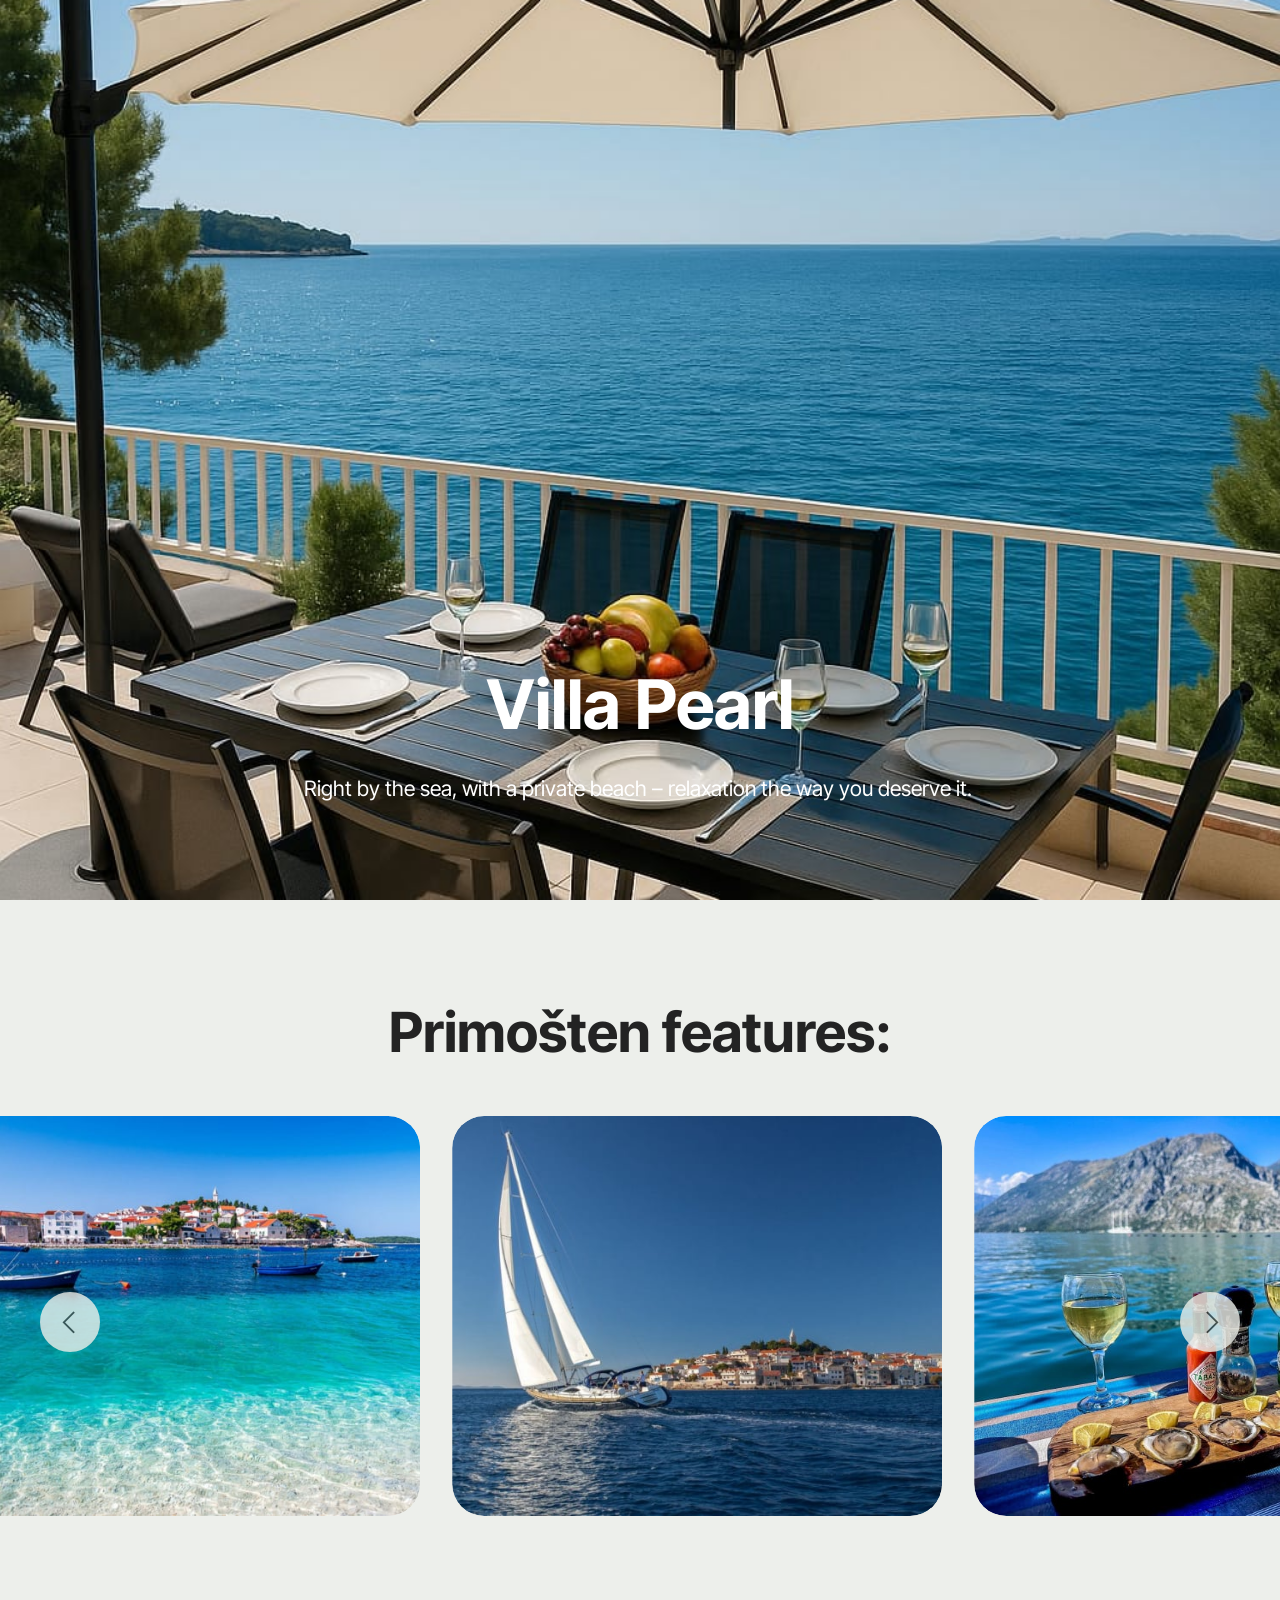
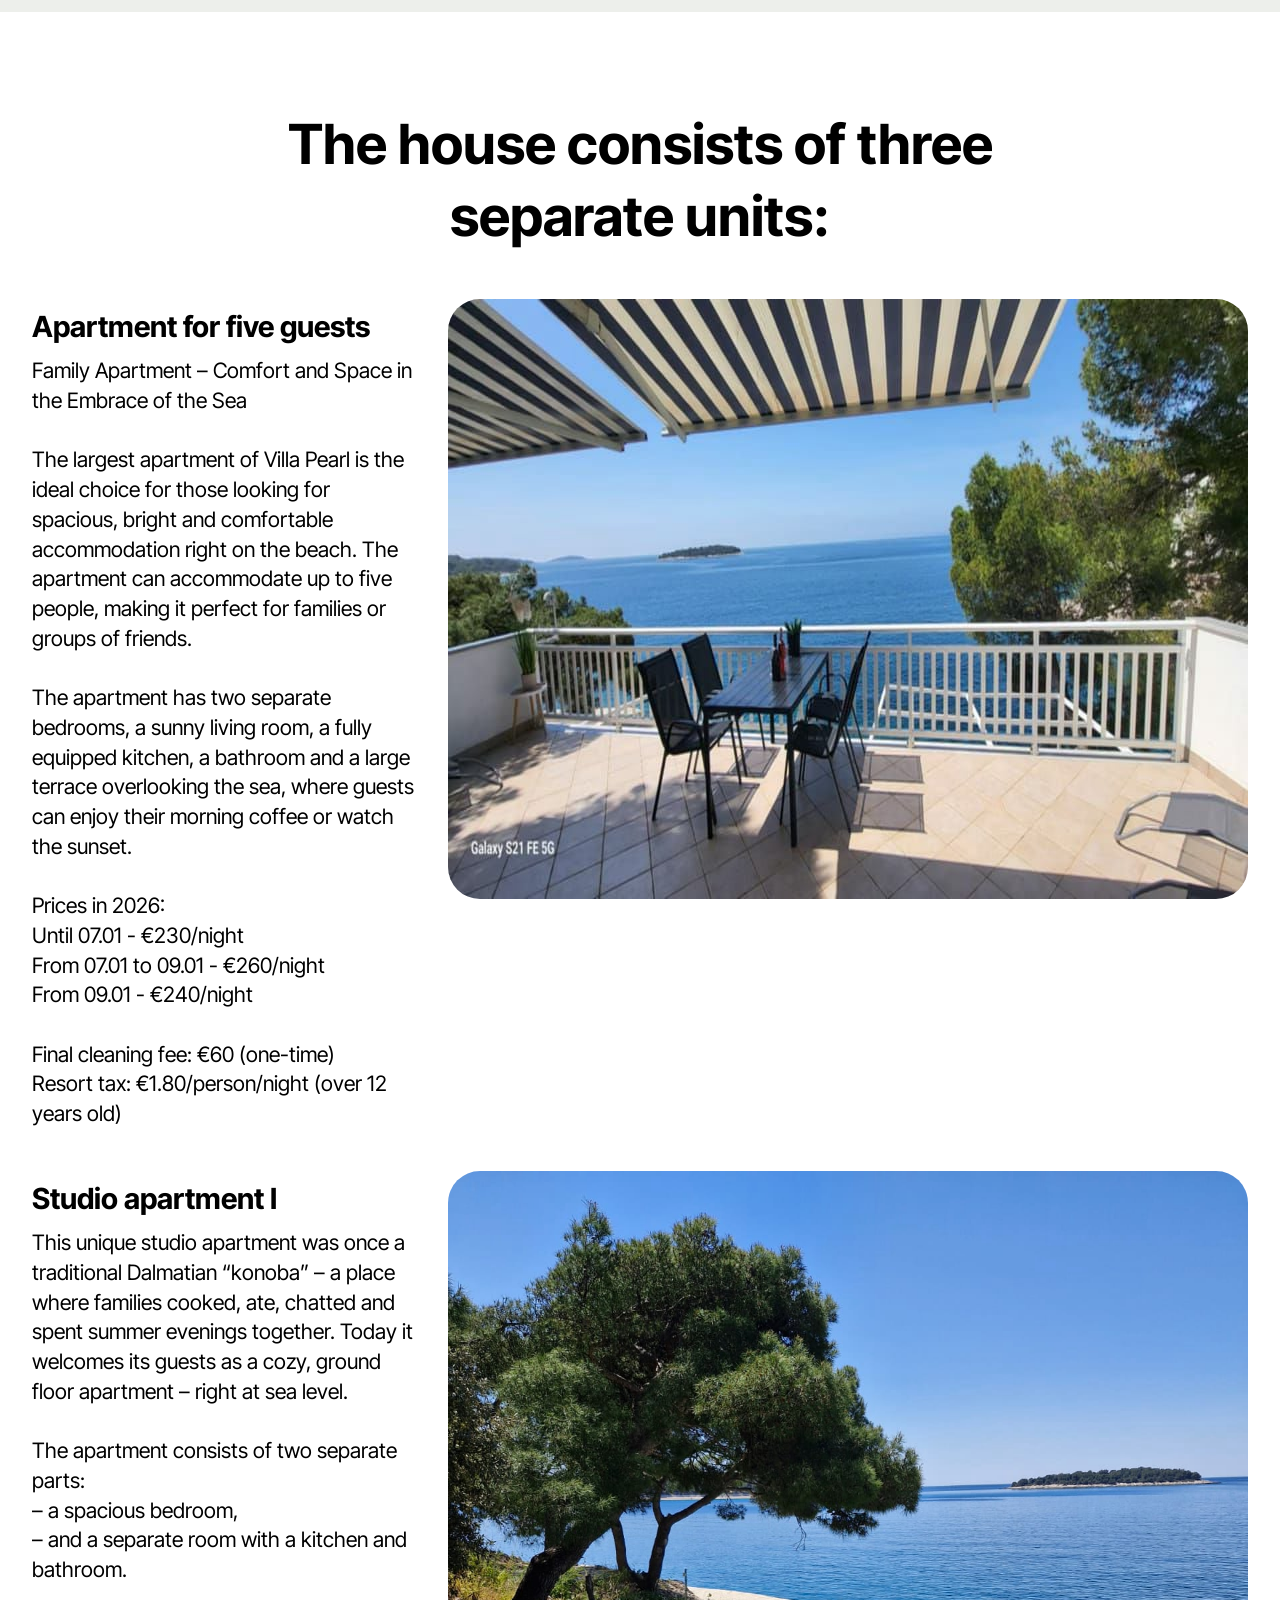
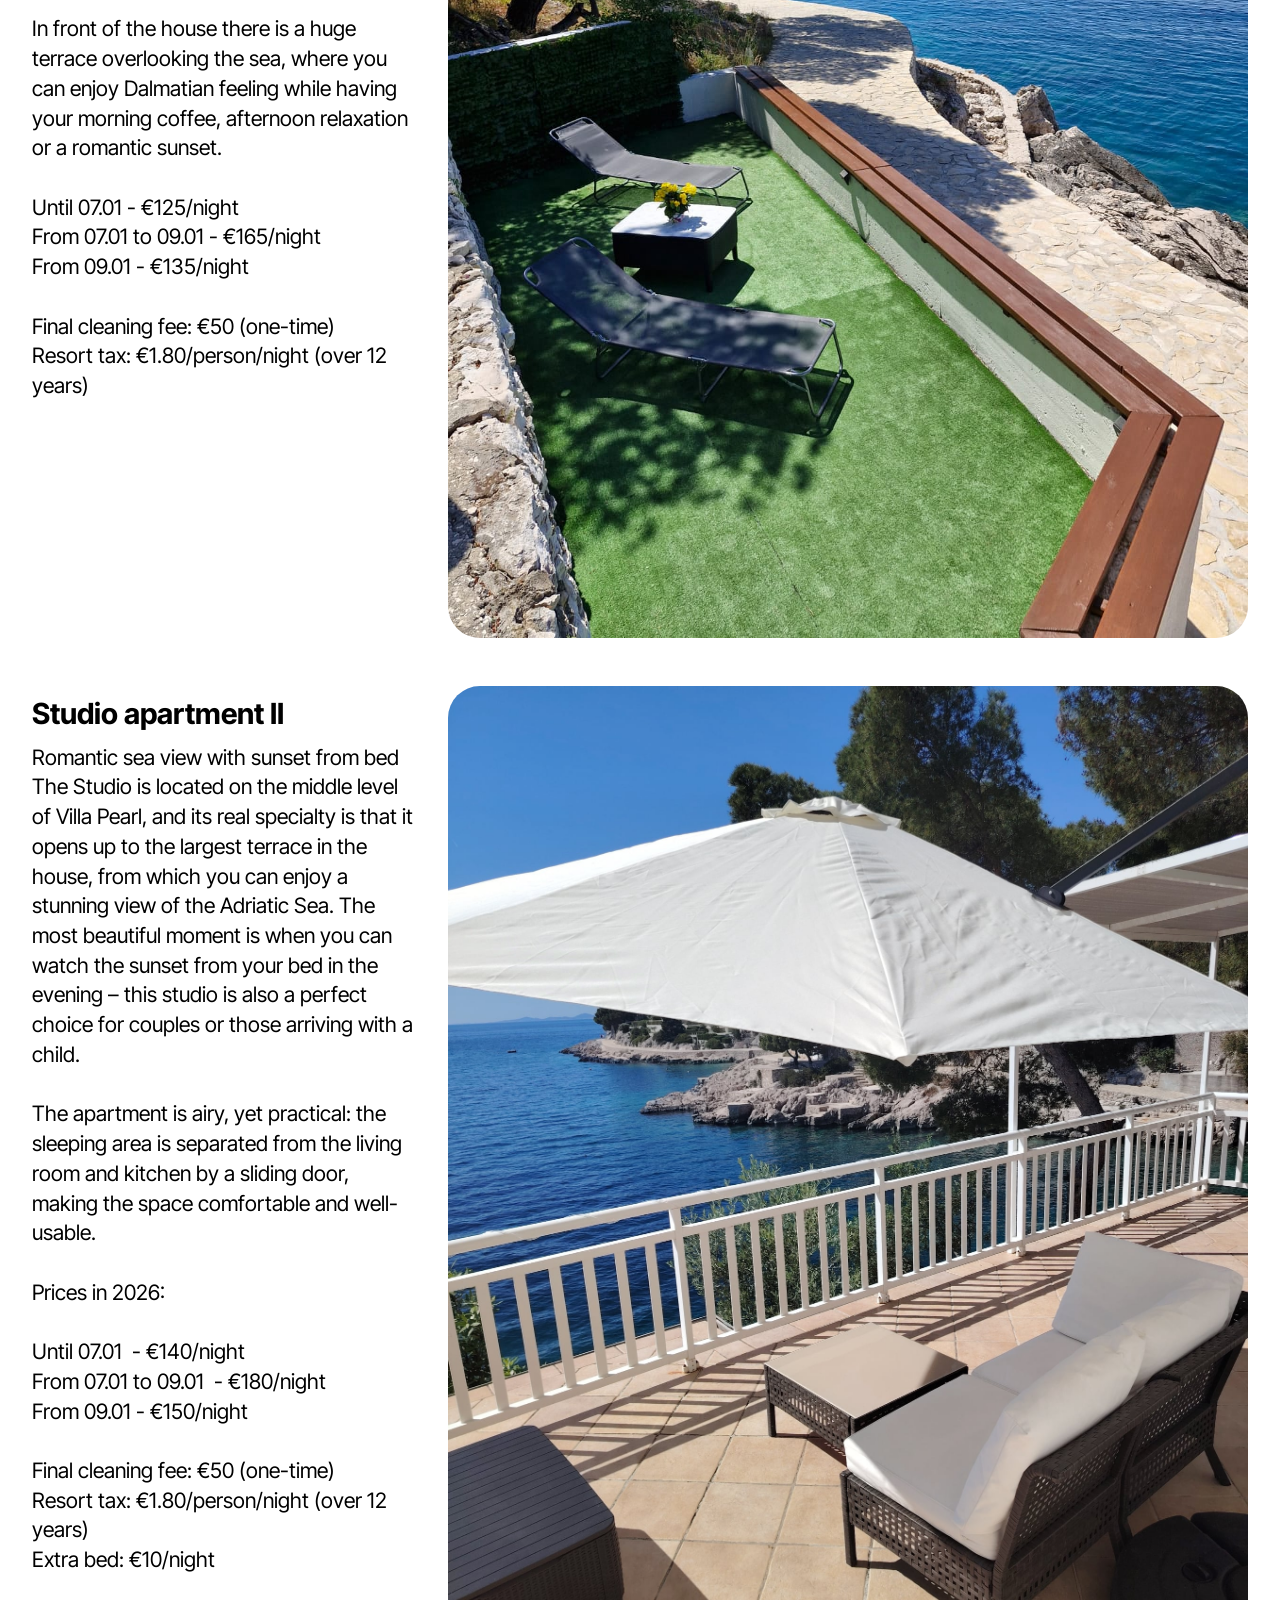
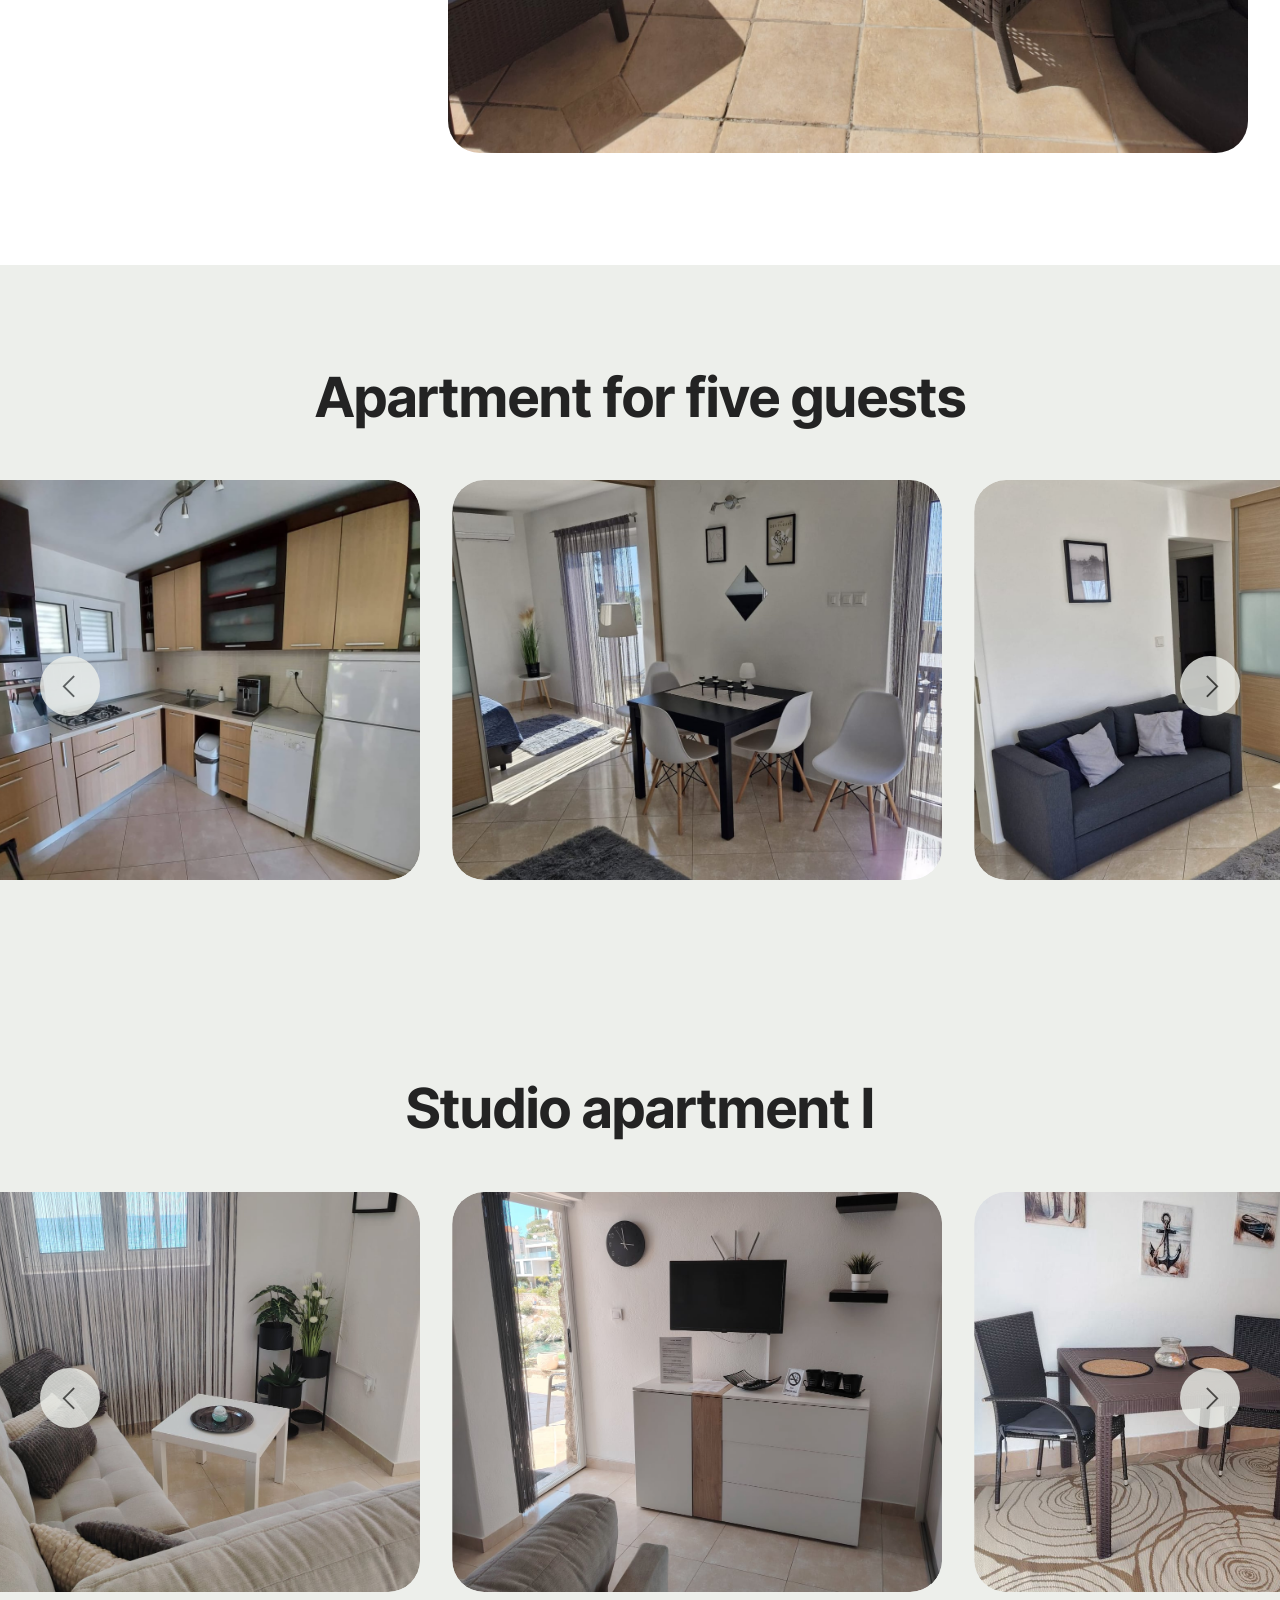
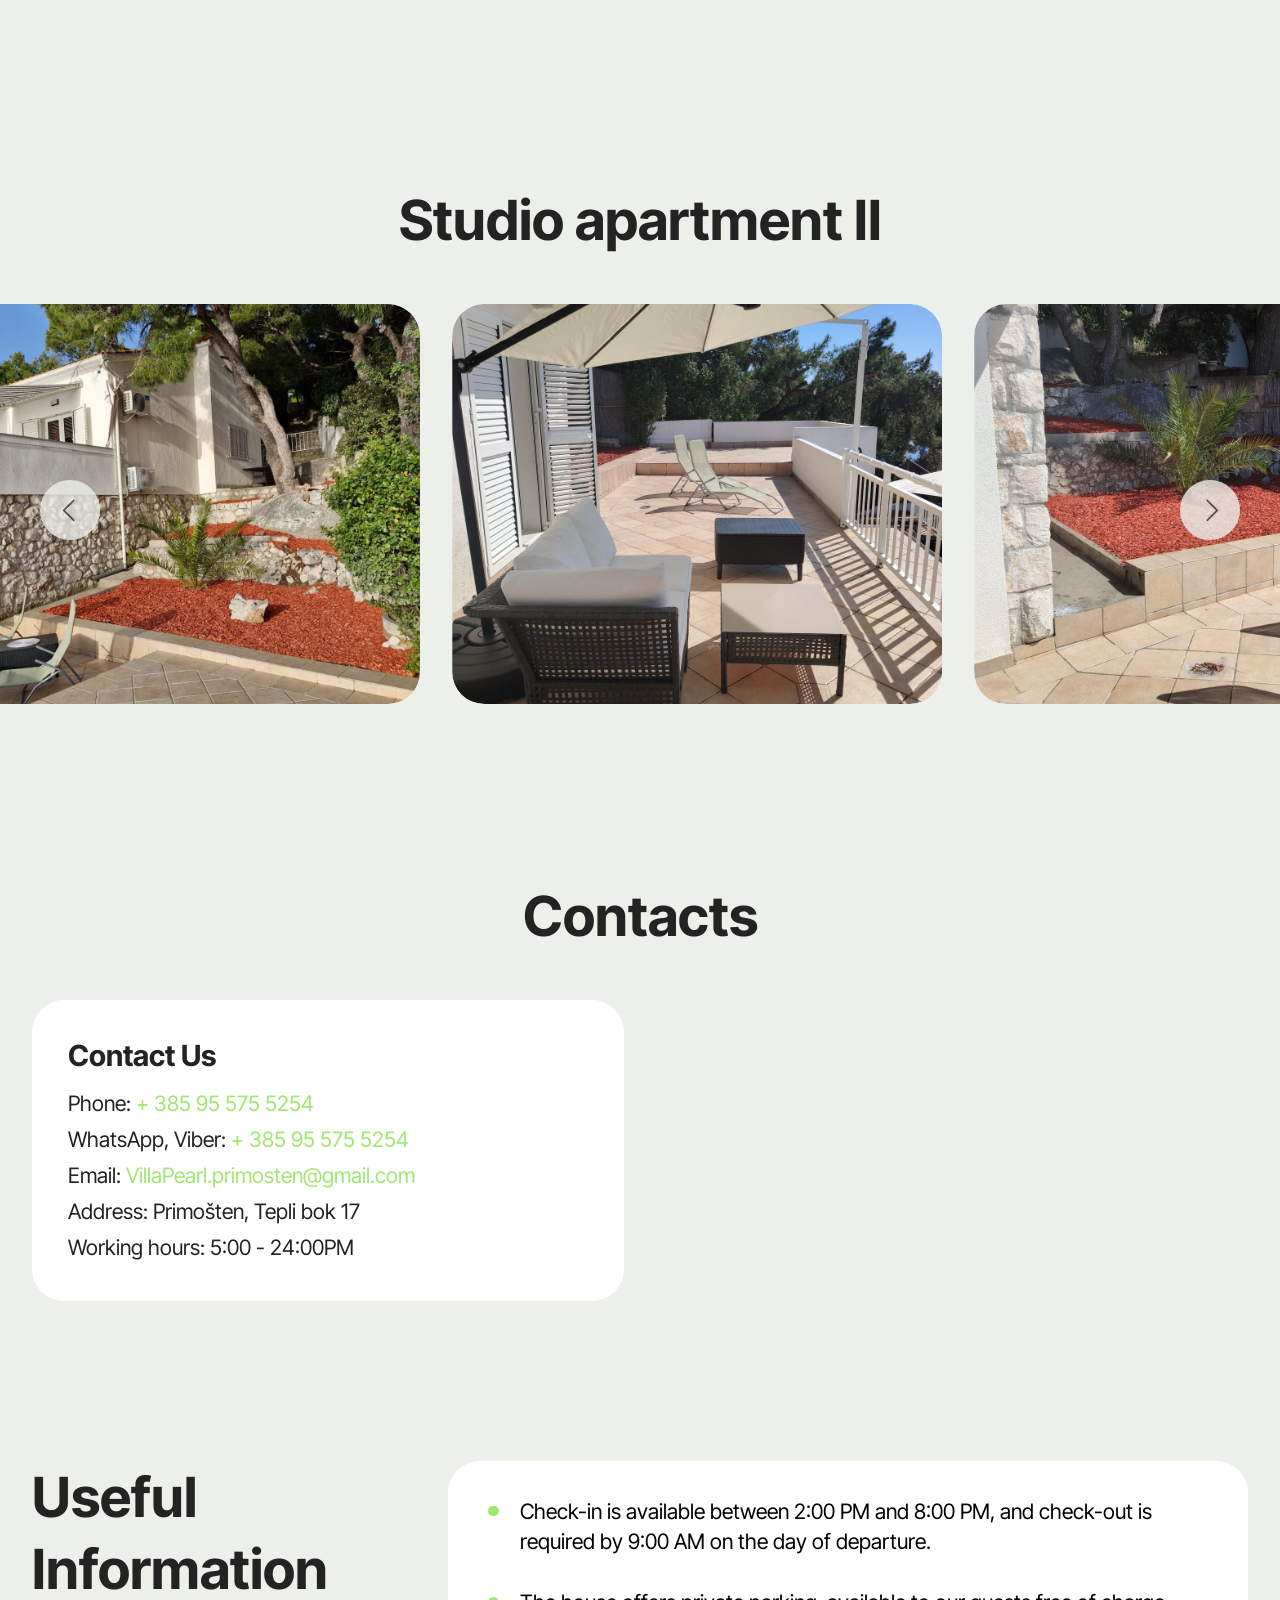
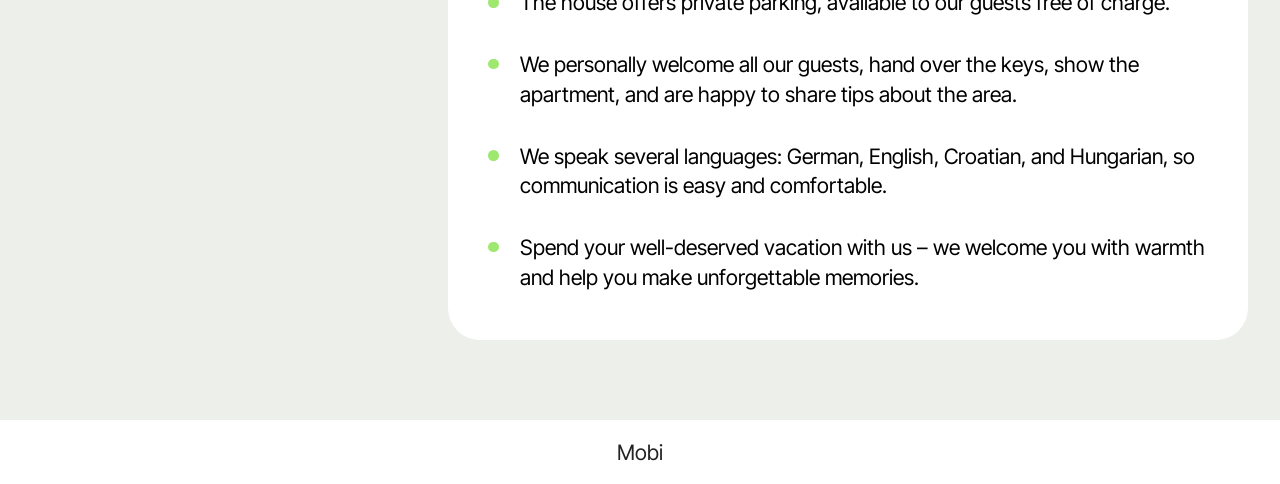
==== commit fd34af35: "Add files via upload" ====
--- a/index.html
+++ b/index.html
@@ -254,7 +254,8 @@
                                         </div>
                                     </div>
                                 </div>
-                            </div><div class="embla__slide slider-image item" style="margin-left: 1rem; margin-right: 1rem;">
+                            </div>
+			     <div class="embla__slide slider-image item" style="margin-left: 1rem; margin-right: 1rem;">
                                 <div class="slide-content">
                                     <div class="item-img">
                                         <div class="item-wrapper">
@@ -264,8 +265,151 @@
                                 </div>
                             </div>
                             
-                            
-                            
+
+			     <div class="embla__slide slider-image item" style="margin-left: 1rem; margin-right: 1rem;">
+                                <div class="slide-content">
+                                    <div class="item-img">
+                                        <div class="item-wrapper">
+                                            <img src="assets/images/big_app/big_app_1.jpg" alt="Mobirise Website Builder" title="" data-slide-to="9" data-bs-slide-to="9">
+                                        </div>
+                                    </div>
+                                </div>
+                            </div>
+                                                        
+
+			     <div class="embla__slide slider-image item" style="margin-left: 1rem; margin-right: 1rem;">
+                                <div class="slide-content">
+                                    <div class="item-img">
+                                        <div class="item-wrapper">
+                                            <img src="assets/images/big_app/big_app_3.jpg" alt="Mobirise Website Builder" title="" data-slide-to="9" data-bs-slide-to="9">
+                                        </div>
+                                    </div>
+                                </div>
+                            </div>
+
+			     <div class="embla__slide slider-image item" style="margin-left: 1rem; margin-right: 1rem;">
+                                <div class="slide-content">
+                                    <div class="item-img">
+                                        <div class="item-wrapper">
+                                            <img src="assets/images/big_app/big_app_5.jpg" alt="Mobirise Website Builder" title="" data-slide-to="9" data-bs-slide-to="9">
+                                        </div>
+                                    </div>
+                                </div>
+                            </div>
+
+			     <div class="embla__slide slider-image item" style="margin-left: 1rem; margin-right: 1rem;">
+                                <div class="slide-content">
+                                    <div class="item-img">
+                                        <div class="item-wrapper">
+                                            <img src="assets/images/big_app/big_app_6.jpg" alt="Mobirise Website Builder" title="" data-slide-to="9" data-bs-slide-to="9">
+                                        </div>
+                                    </div>
+                                </div>
+                            </div>
+
+			     <div class="embla__slide slider-image item" style="margin-left: 1rem; margin-right: 1rem;">
+                                <div class="slide-content">
+                                    <div class="item-img">
+                                        <div class="item-wrapper">
+                                            <img src="assets/images/big_app/big_app_8.jpg" alt="Mobirise Website Builder" title="" data-slide-to="9" data-bs-slide-to="9">
+                                        </div>
+                                    </div>
+                                </div>
+                            </div>
+
+
+			     <div class="embla__slide slider-image item" style="margin-left: 1rem; margin-right: 1rem;">
+                                <div class="slide-content">
+                                    <div class="item-img">
+                                        <div class="item-wrapper">
+                                            <img src="assets/images/big_app/big_app_9.jpg" alt="Mobirise Website Builder" title="" data-slide-to="9" data-bs-slide-to="9">
+                                        </div>
+                                    </div>
+                                </div>
+                            </div>
+
+			     <div class="embla__slide slider-image item" style="margin-left: 1rem; margin-right: 1rem;">
+                                <div class="slide-content">
+                                    <div class="item-img">
+                                        <div class="item-wrapper">
+                                            <img src="assets/images/big_app/big_app_10.jpg" alt="Mobirise Website Builder" title="" data-slide-to="9" data-bs-slide-to="9">
+                                        </div>
+                                    </div>
+                                </div>
+                            </div>
+
+
+			     <div class="embla__slide slider-image item" style="margin-left: 1rem; margin-right: 1rem;">
+                                <div class="slide-content">
+                                    <div class="item-img">
+                                        <div class="item-wrapper">
+                                            <img src="assets/images/big_app/big_app_13.jpg" alt="Mobirise Website Builder" title="" data-slide-to="9" data-bs-slide-to="9">
+                                        </div>
+                                    </div>
+                                </div>
+                            </div>
+
+			     <div class="embla__slide slider-image item" style="margin-left: 1rem; margin-right: 1rem;">
+                                <div class="slide-content">
+                                    <div class="item-img">
+                                        <div class="item-wrapper">
+                                            <img src="assets/images/big_app/big_app_14.jpg" alt="Mobirise Website Builder" title="" data-slide-to="9" data-bs-slide-to="9">
+                                        </div>
+                                    </div>
+                                </div>
+                            </div>
+
+			     <div class="embla__slide slider-image item" style="margin-left: 1rem; margin-right: 1rem;">
+                                <div class="slide-content">
+                                    <div class="item-img">
+                                        <div class="item-wrapper">
+                                            <img src="assets/images/big_app/big_app_15.jpg" alt="Mobirise Website Builder" title="" data-slide-to="9" data-bs-slide-to="9">
+                                        </div>
+                                    </div>
+                                </div>
+                            </div>
+
+			     <div class="embla__slide slider-image item" style="margin-left: 1rem; margin-right: 1rem;">
+                                <div class="slide-content">
+                                    <div class="item-img">
+                                        <div class="item-wrapper">
+                                            <img src="assets/images/big_app/big_app_16.jpg" alt="Mobirise Website Builder" title="" data-slide-to="9" data-bs-slide-to="9">
+                                        </div>
+                                    </div>
+                                </div>
+                            </div>
+
+			     <div class="embla__slide slider-image item" style="margin-left: 1rem; margin-right: 1rem;">
+                                <div class="slide-content">
+                                    <div class="item-img">
+                                        <div class="item-wrapper">
+                                            <img src="assets/images/big_app/big_app_17.jpg" alt="Mobirise Website Builder" title="" data-slide-to="9" data-bs-slide-to="9">
+                                        </div>
+                                    </div>
+                                </div>
+                            </div>
+
+
+			     <div class="embla__slide slider-image item" style="margin-left: 1rem; margin-right: 1rem;">
+                                <div class="slide-content">
+                                    <div class="item-img">
+                                        <div class="item-wrapper">
+                                            <img src="assets/images/big_app/big_app_19.jpg" alt="Mobirise Website Builder" title="" data-slide-to="9" data-bs-slide-to="9">
+                                        </div>
+                                    </div>
+                                </div>
+                            </div>
+
+			     <div class="embla__slide slider-image item" style="margin-left: 1rem; margin-right: 1rem;">
+                                <div class="slide-content">
+                                    <div class="item-img">
+                                        <div class="item-wrapper">
+                                            <img src="assets/images/big_app/big_app_20.jpg" alt="Mobirise Website Builder" title="" data-slide-to="9" data-bs-slide-to="9">
+                                        </div>
+                                    </div>
+                                </div>
+                            </div>
+
                             
                         </div>
                     </div>
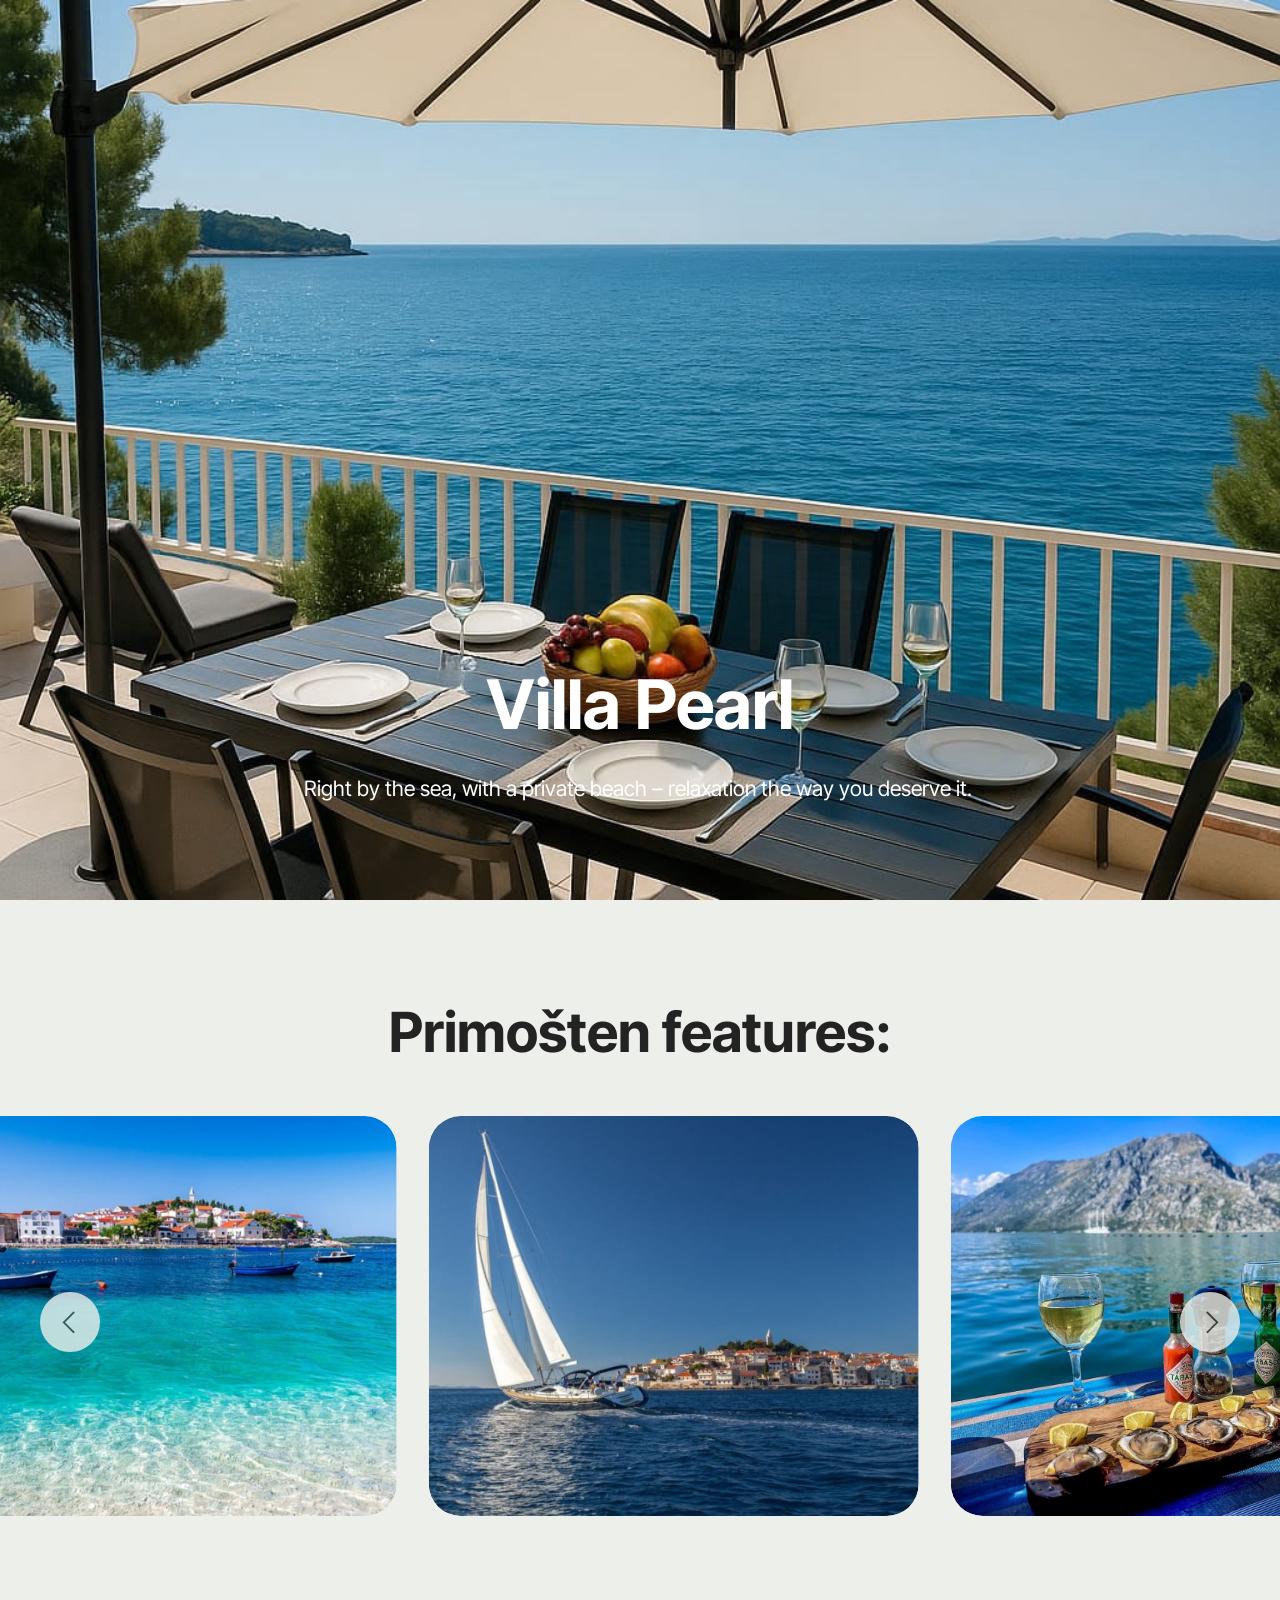
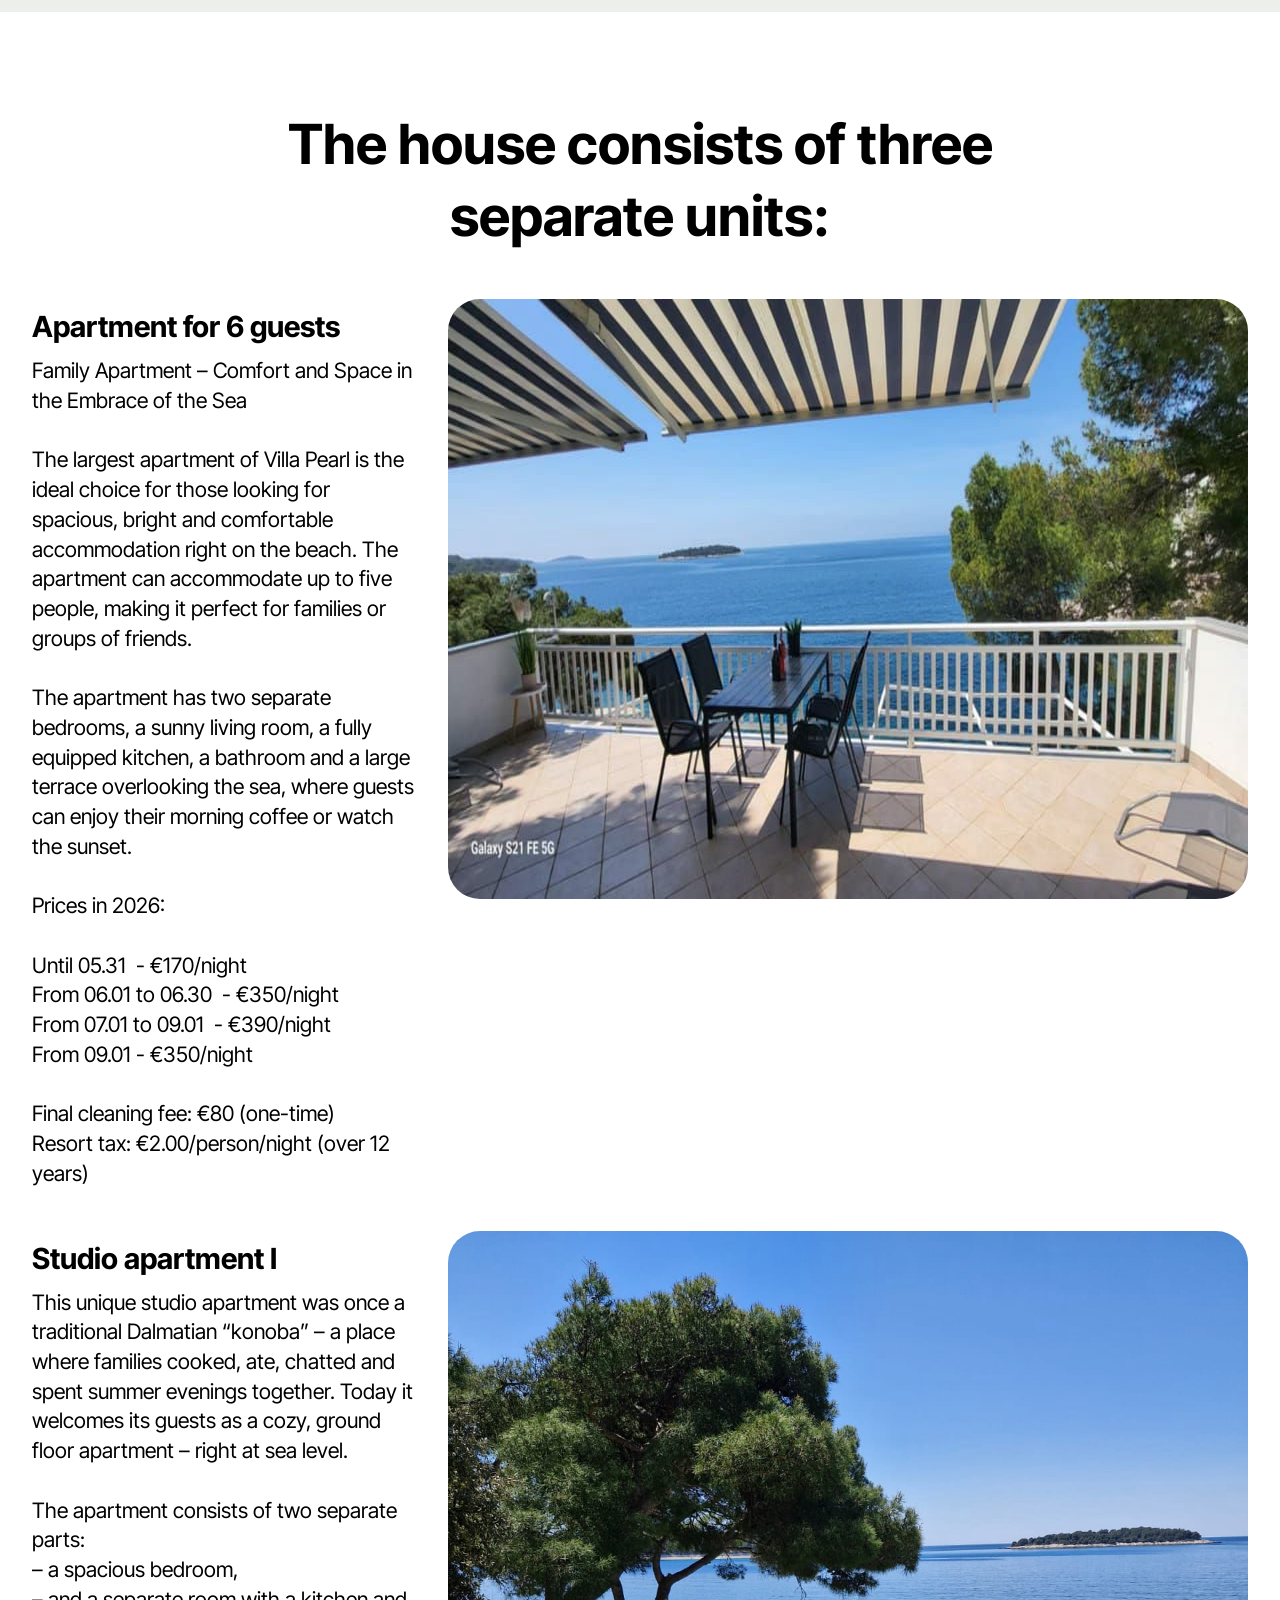
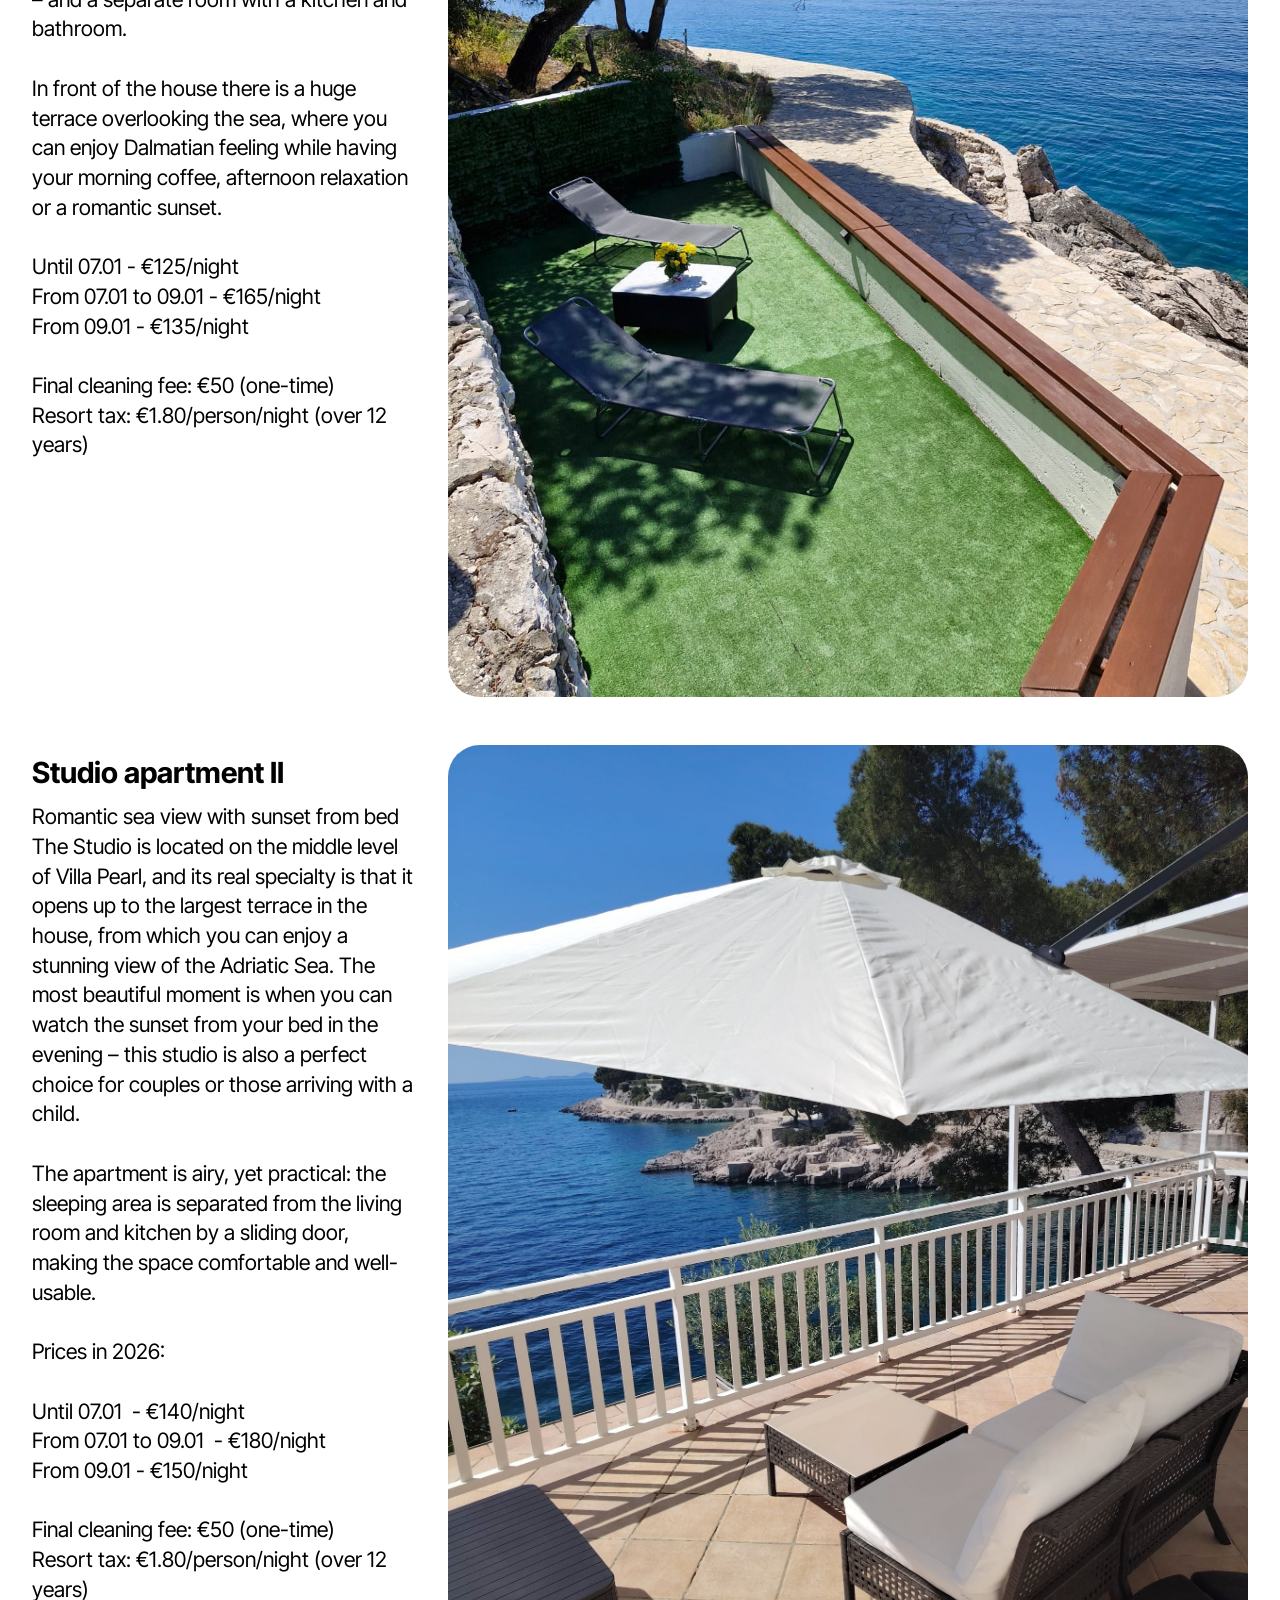
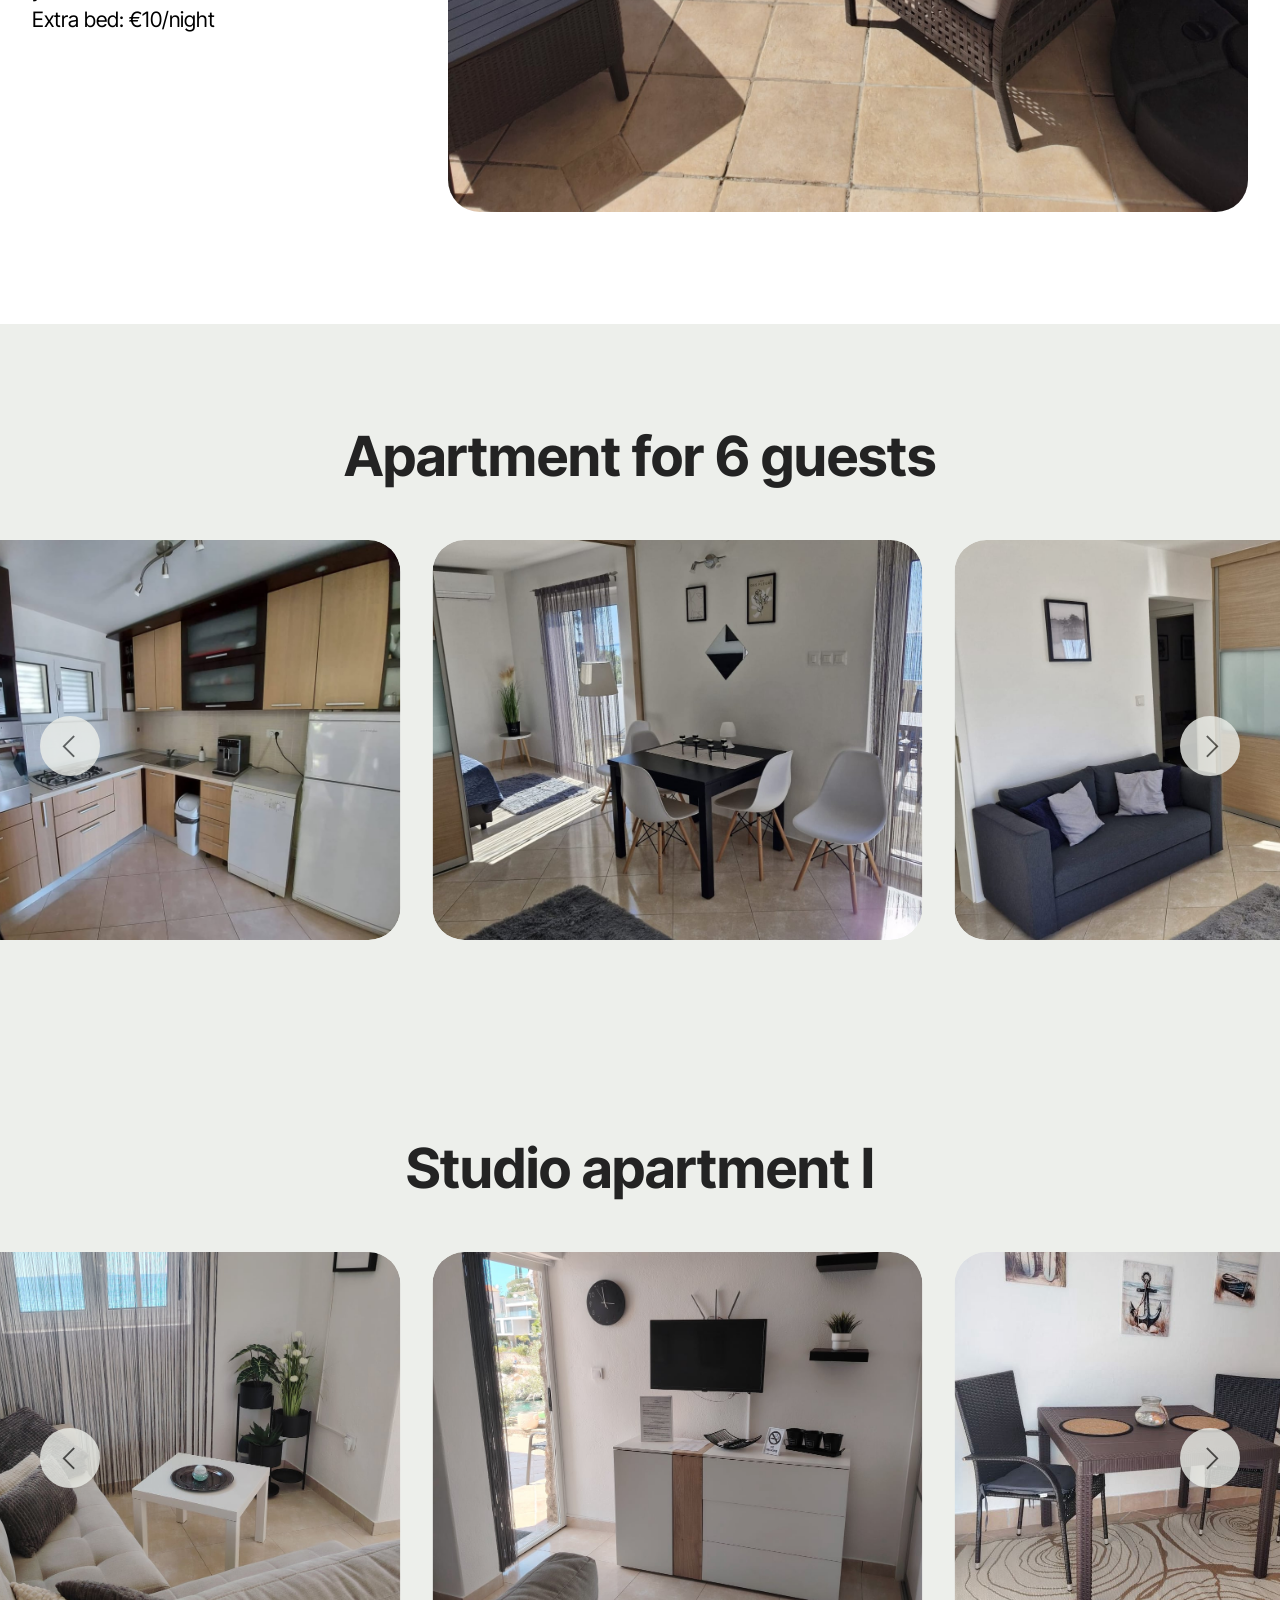
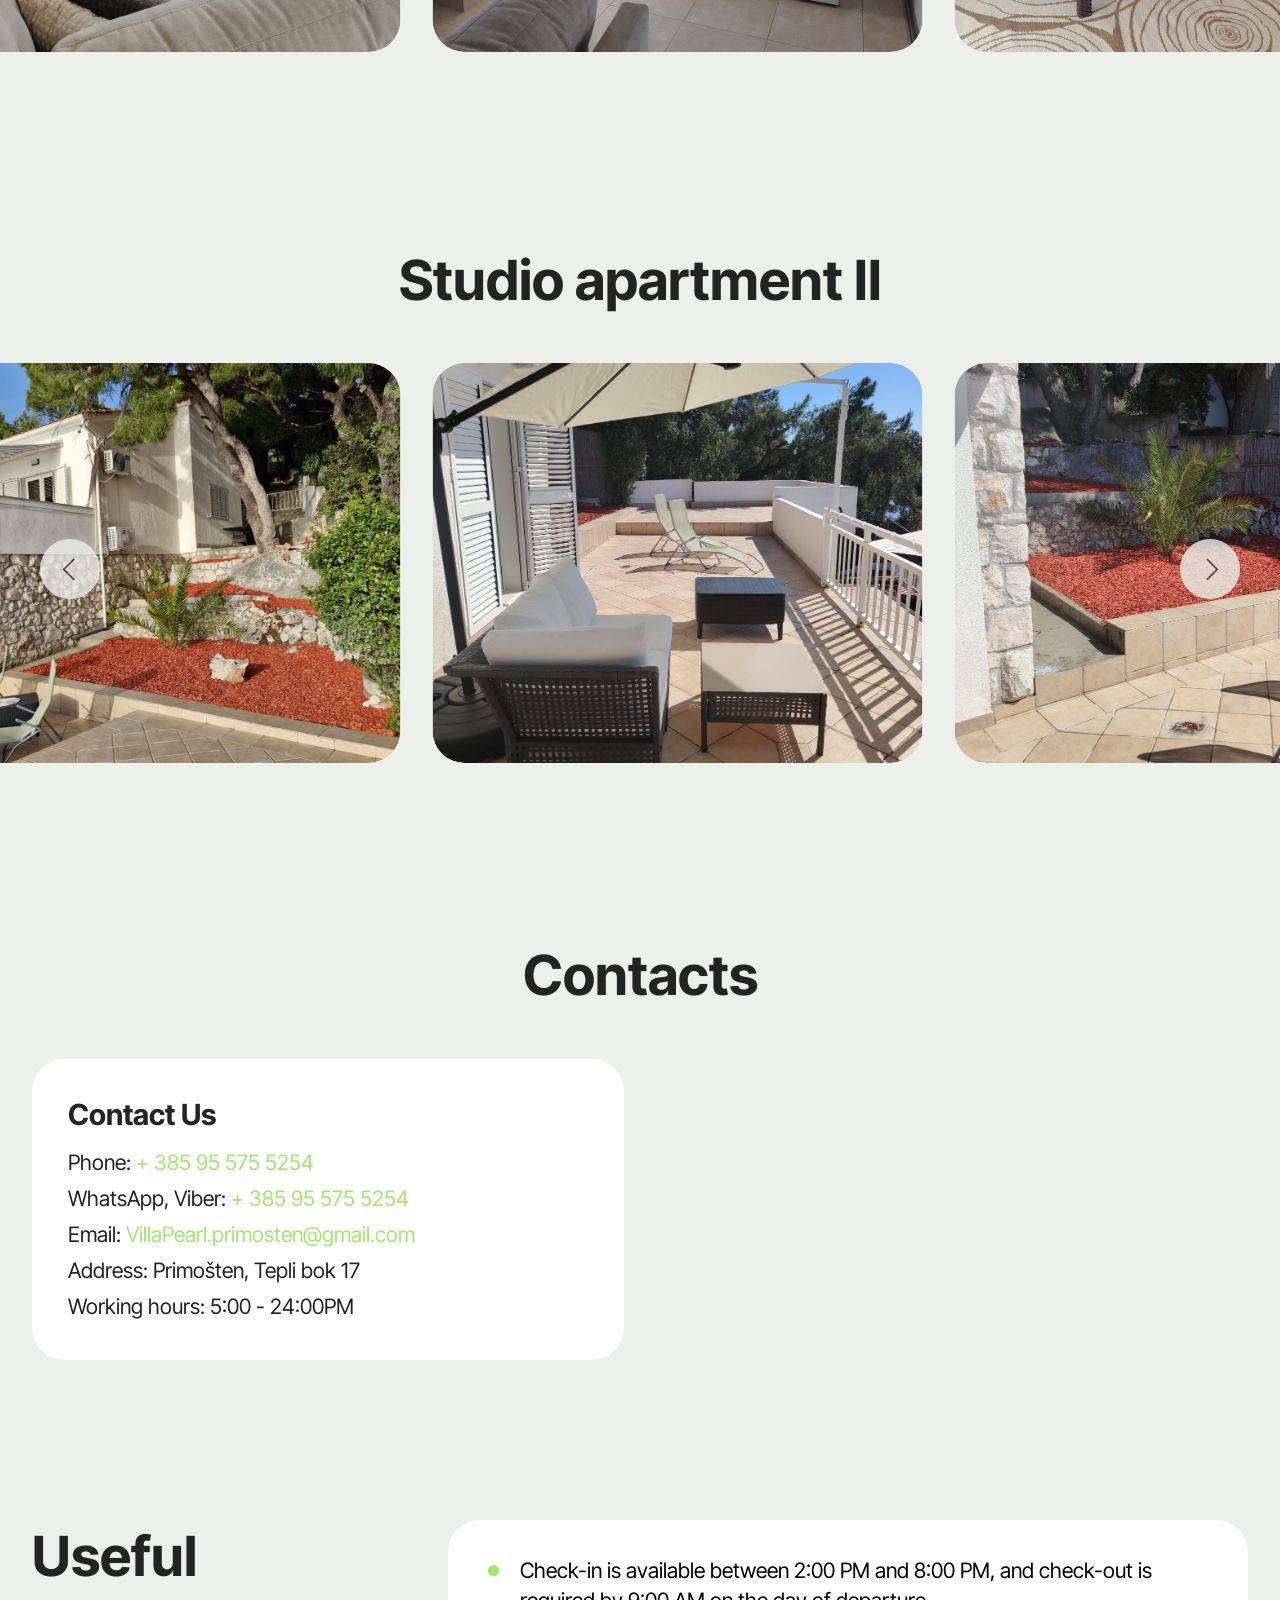
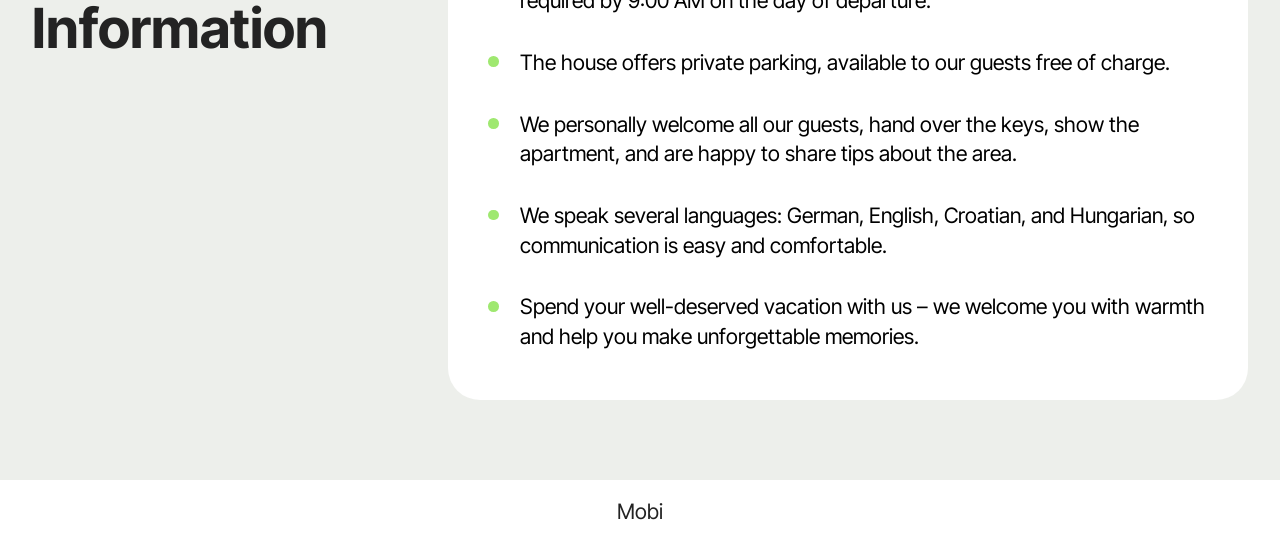
==== commit 1491e8fe: "Add files via upload" ====
--- a/index.html
+++ b/index.html
@@ -133,10 +133,15 @@
     <div class="row justify-content-center item features-without-image active">
       <div class="col-12 col-lg">
         <p class="mbr-card-subtitle mbr-fonts-style mt-0 mb-2 display-7"></p>
-        <h5 class="mbr-card-title mbr-fonts-style mt-0 mb-2 display-5"><strong>Apartment for five guests</strong></h5>
-        <p class="mbr-text mbr-fonts-style mt-0 display-7">Family Apartment – ​​Comfort and Space in the Embrace of the Sea<br><br>The largest apartment of Villa Pearl is the ideal choice for those looking for spacious, bright and comfortable accommodation right on the beach. The apartment can accommodate up to five people, making it perfect for families or groups of friends.<br><br>The apartment has two separate bedrooms, a sunny living room, a fully equipped kitchen, a bathroom and a large terrace overlooking the sea, where guests can enjoy their morning coffee or watch the sunset.<br><br>Prices in 2026:<br>Until 07.01 - €230/night
-<br>From 07.01 to 09.01 - €260/night
-<br>From 09.01 - €240/night<br><br>Final cleaning fee: €60 (one-time)<br>Resort tax: €1.80/person/night (over 12 years old)</p>
+        <h5 class="mbr-card-title mbr-fonts-style mt-0 mb-2 display-5"><strong>Apartment for 6 guests</strong></h5>
+        <p class="mbr-text mbr-fonts-style mt-0 display-7">Family Apartment – ​​Comfort and Space in the Embrace of the Sea<br><br>The largest apartment of Villa Pearl is the ideal choice for those looking for spacious, bright and comfortable accommodation right on the beach. The apartment can accommodate up to five people, making it perfect for families or groups of friends.<br><br>The apartment has two separate bedrooms, a sunny living room, a fully equipped kitchen, a bathroom and a large terrace overlooking the sea, where guests can enjoy their morning coffee or watch the sunset.<br>
+
+<br>Prices in 2026:<br><br>Until 05.31&nbsp; - €170/night
+<br>From 06.01 to 06.30&nbsp; - €350/night
+<br>From 07.01 to 09.01&nbsp; - €390/night
+<br>From 09.01 - €350/night<br><br>Final cleaning fee: €80 (one-time)<br>Resort tax: €2.00/person/night (over 12 years)<br></p>
+
+
       </div>
       <div class="col-md-12 col-lg-8 item-wrapper">
         <div class="image-wrapper mb-5">
@@ -160,9 +165,12 @@
       <div class="col-12 col-lg">
         <p class="mbr-card-subtitle mbr-fonts-style mt-0 mb-2 display-7"></p>
         <h5 class="mbr-card-title mbr-fonts-style mt-0 mb-2 display-5"><strong>Studio apartment II</strong></h5>
-        <p class="mbr-text mbr-fonts-style mt-0 display-7">Romantic sea view with sunset from bed<br>The Studio is located on the middle level of Villa Pearl, and its real specialty is that it opens up to the largest terrace in the house, from which you can enjoy a stunning view of the Adriatic Sea. The most beautiful moment is when you can watch the sunset from your bed in the evening – this studio is also a perfect choice for couples or those arriving with a child.<br><br>The apartment is airy, yet practical: the sleeping area is separated from the living room and kitchen by a sliding door, making the space comfortable and well-usable.<br><br>Prices in 2026:<br><br>Until 07.01&nbsp; - €140/night
+        <p class="mbr-text mbr-fonts-style mt-0 display-7">Romantic sea view with sunset from bed<br>The Studio is located on the middle level of Villa Pearl, and its real specialty is that it opens up to the largest terrace in the house, from which you can enjoy a stunning view of the Adriatic Sea. The most beautiful moment is when you can watch the sunset from your bed in the evening – this studio is also a perfect choice for couples or those arriving with a child.<br><br>The apartment is airy, yet practical: the sleeping area is separated from the living room and kitchen by a sliding door, making the space comfortable and well-usable.<br>
+
+<br>Prices in 2026:<br><br>Until 07.01&nbsp; - €140/night
 <br>From 07.01 to 09.01&nbsp; - €180/night
 <br>From 09.01 - €150/night<br><br>Final cleaning fee: €50 (one-time)<br>Resort tax: €1.80/person/night (over 12 years)<br>Extra bed:&nbsp;€10/night</p>
+
       </div>
       <div class="col-md-12 col-lg-8 item-wrapper">
         <div class="image-wrapper mb-5">
@@ -179,7 +187,7 @@
     <div class="container-fluid">
         <div class="row mb-5 justify-content-center">
             <div class="col-12 content-head">
-                <h3 class="mbr-section-title mbr-fonts-style align-center mb-0 display-2"><strong>Apartment for five guests</strong></h3>
+                <h3 class="mbr-section-title mbr-fonts-style align-center mb-0 display-2"><strong>Apartment for 6 guests</strong></h3>
                 
             </div>
         </div>
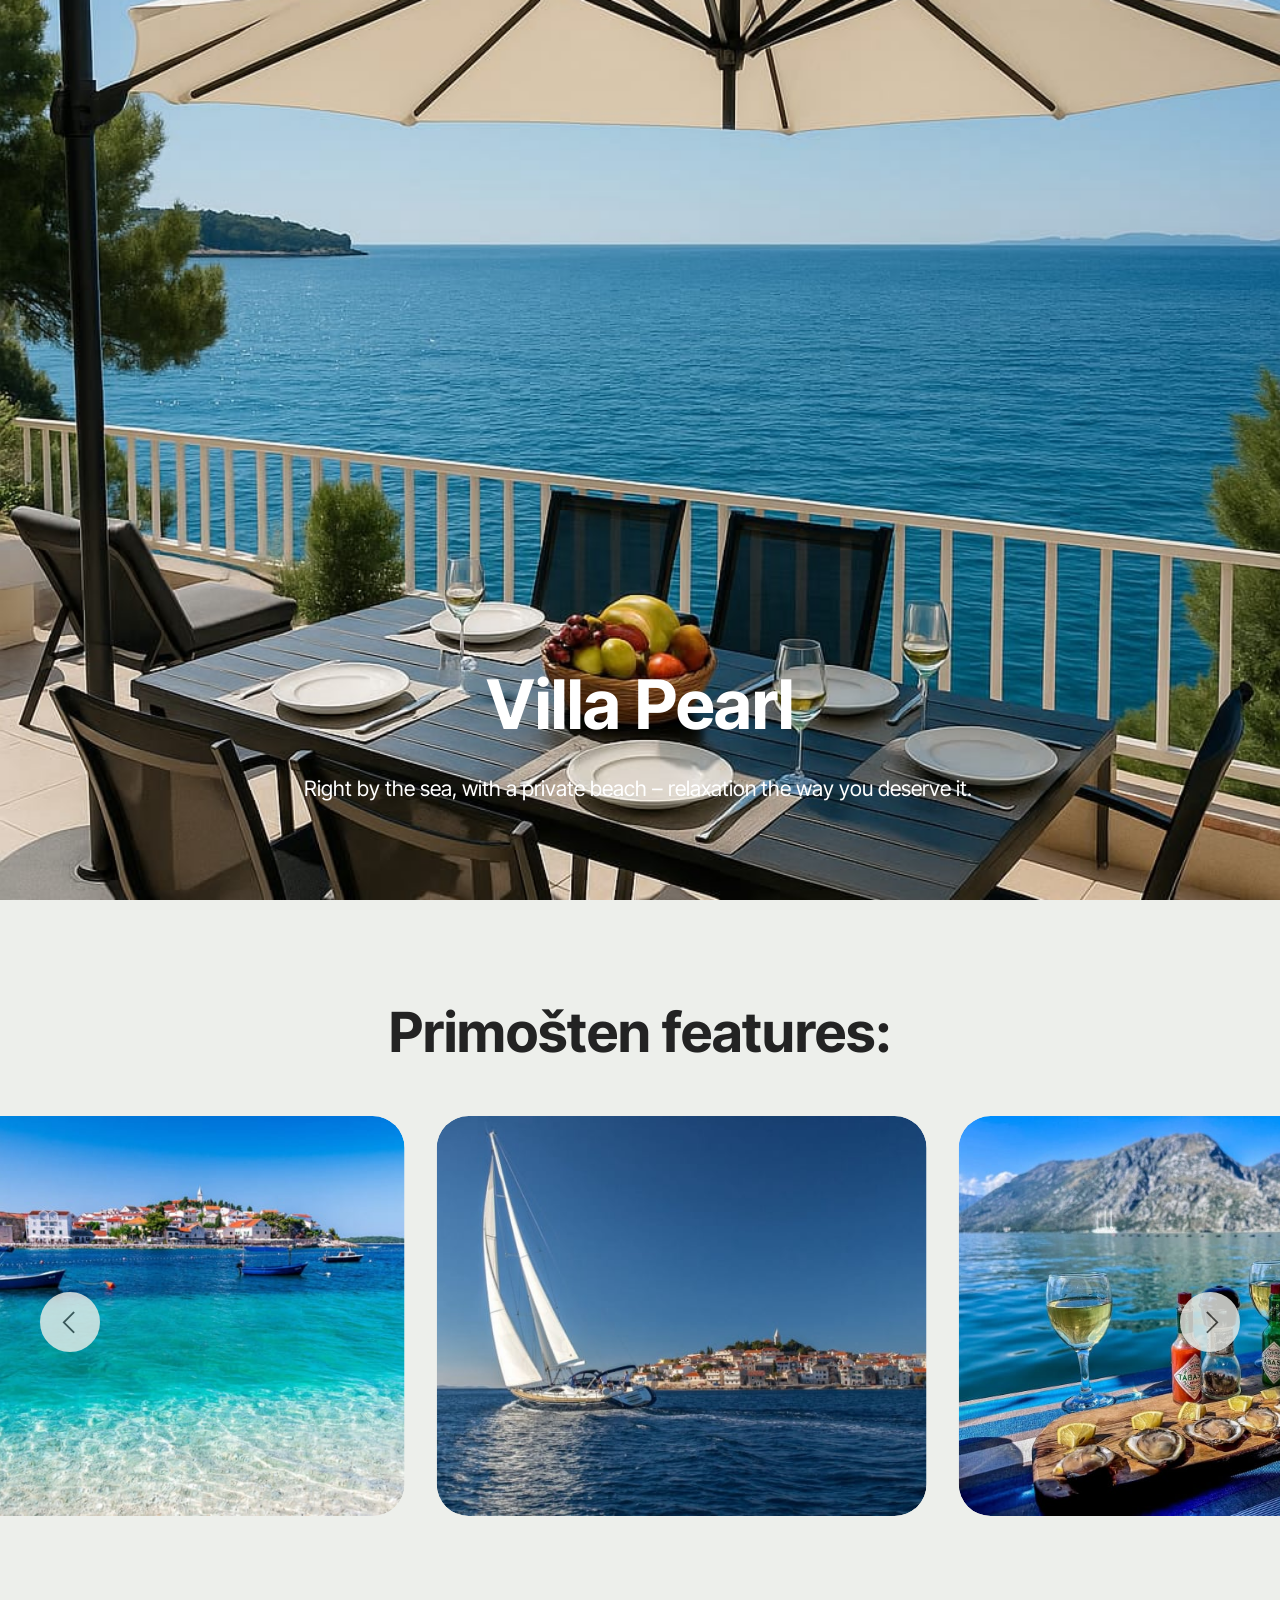
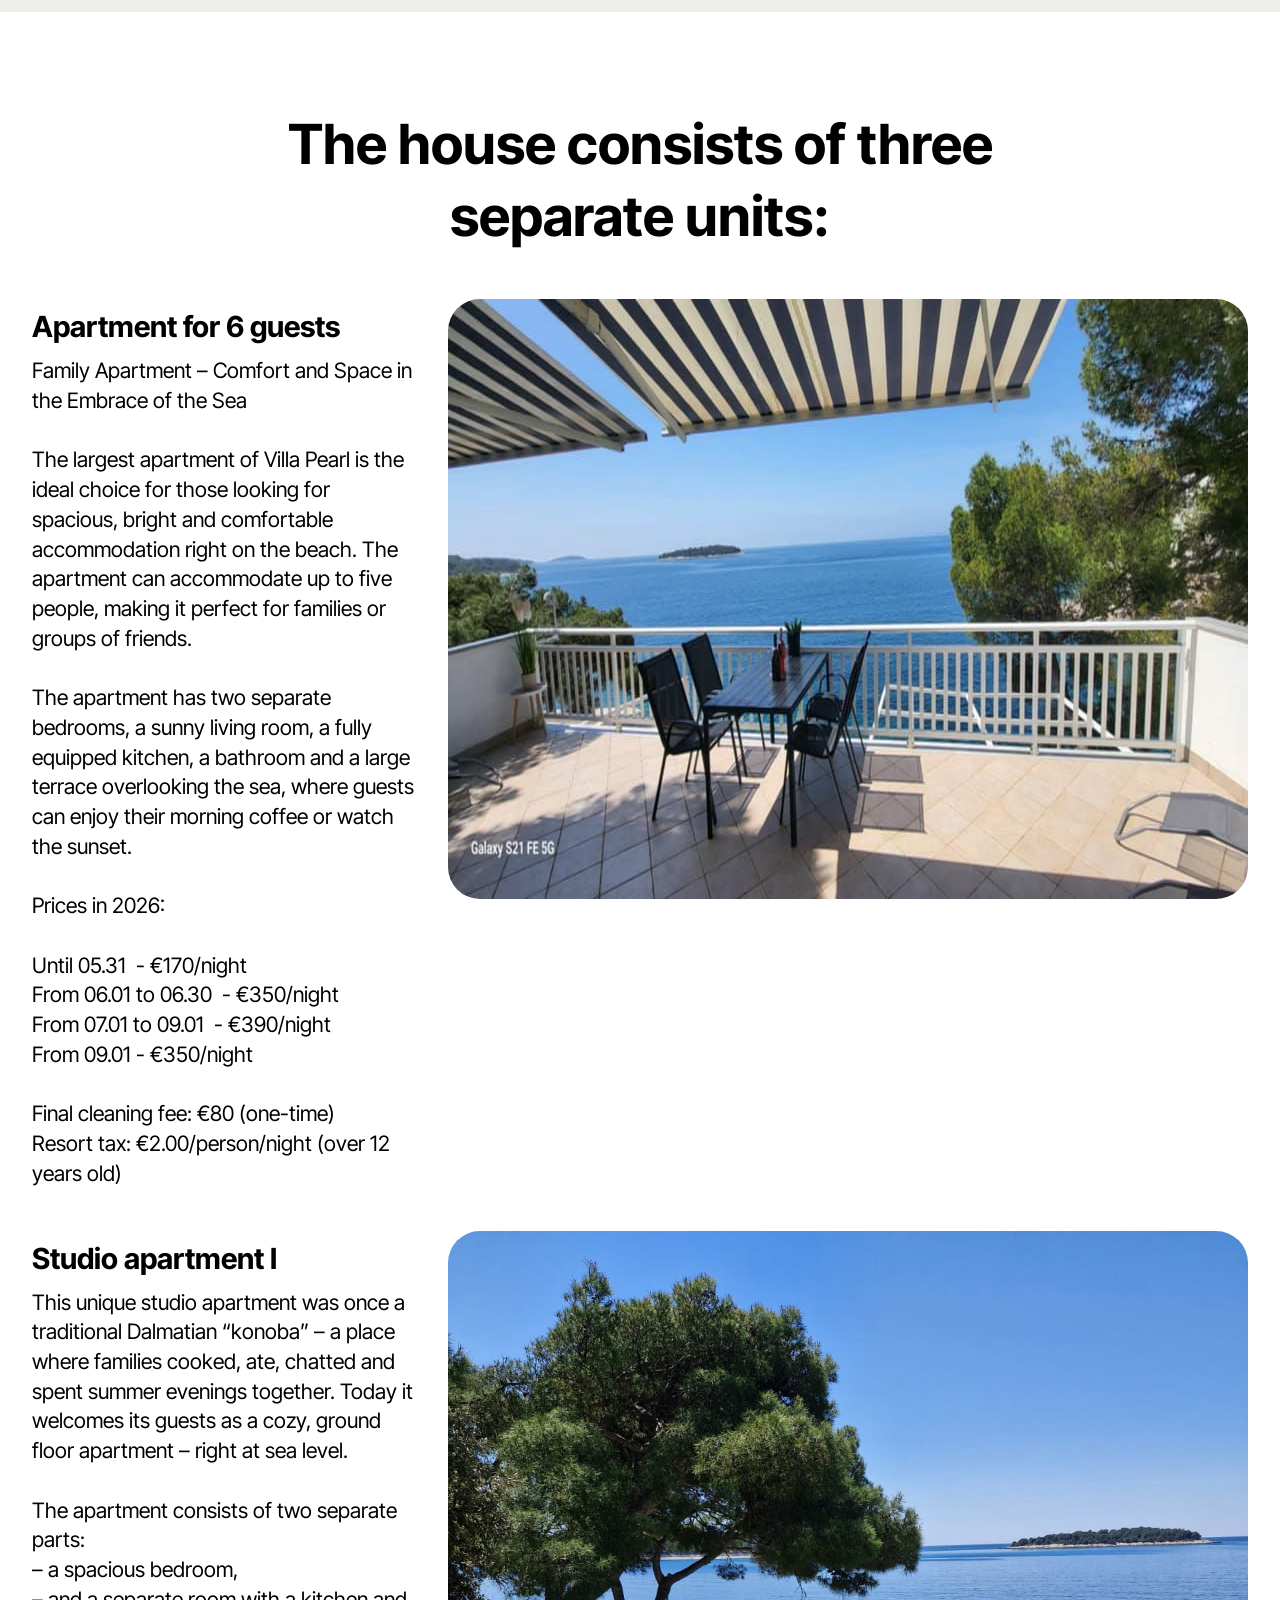
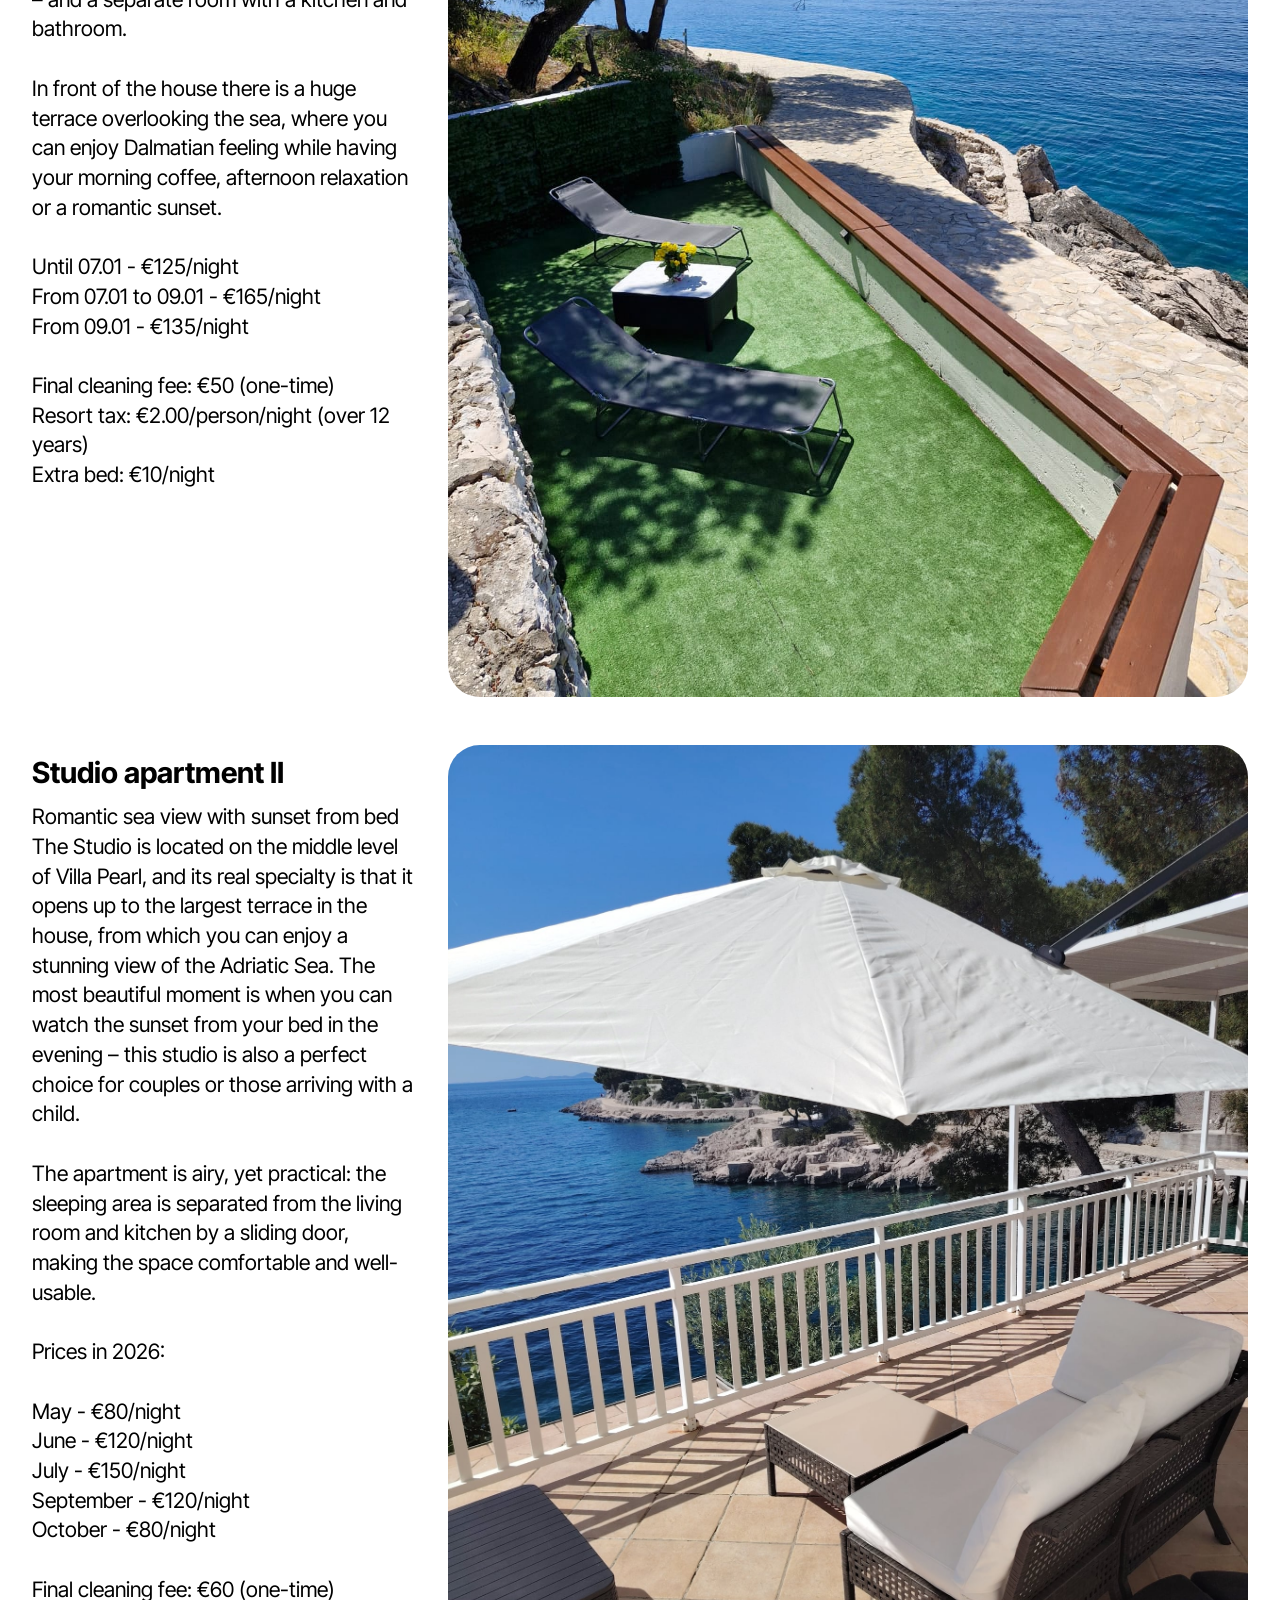
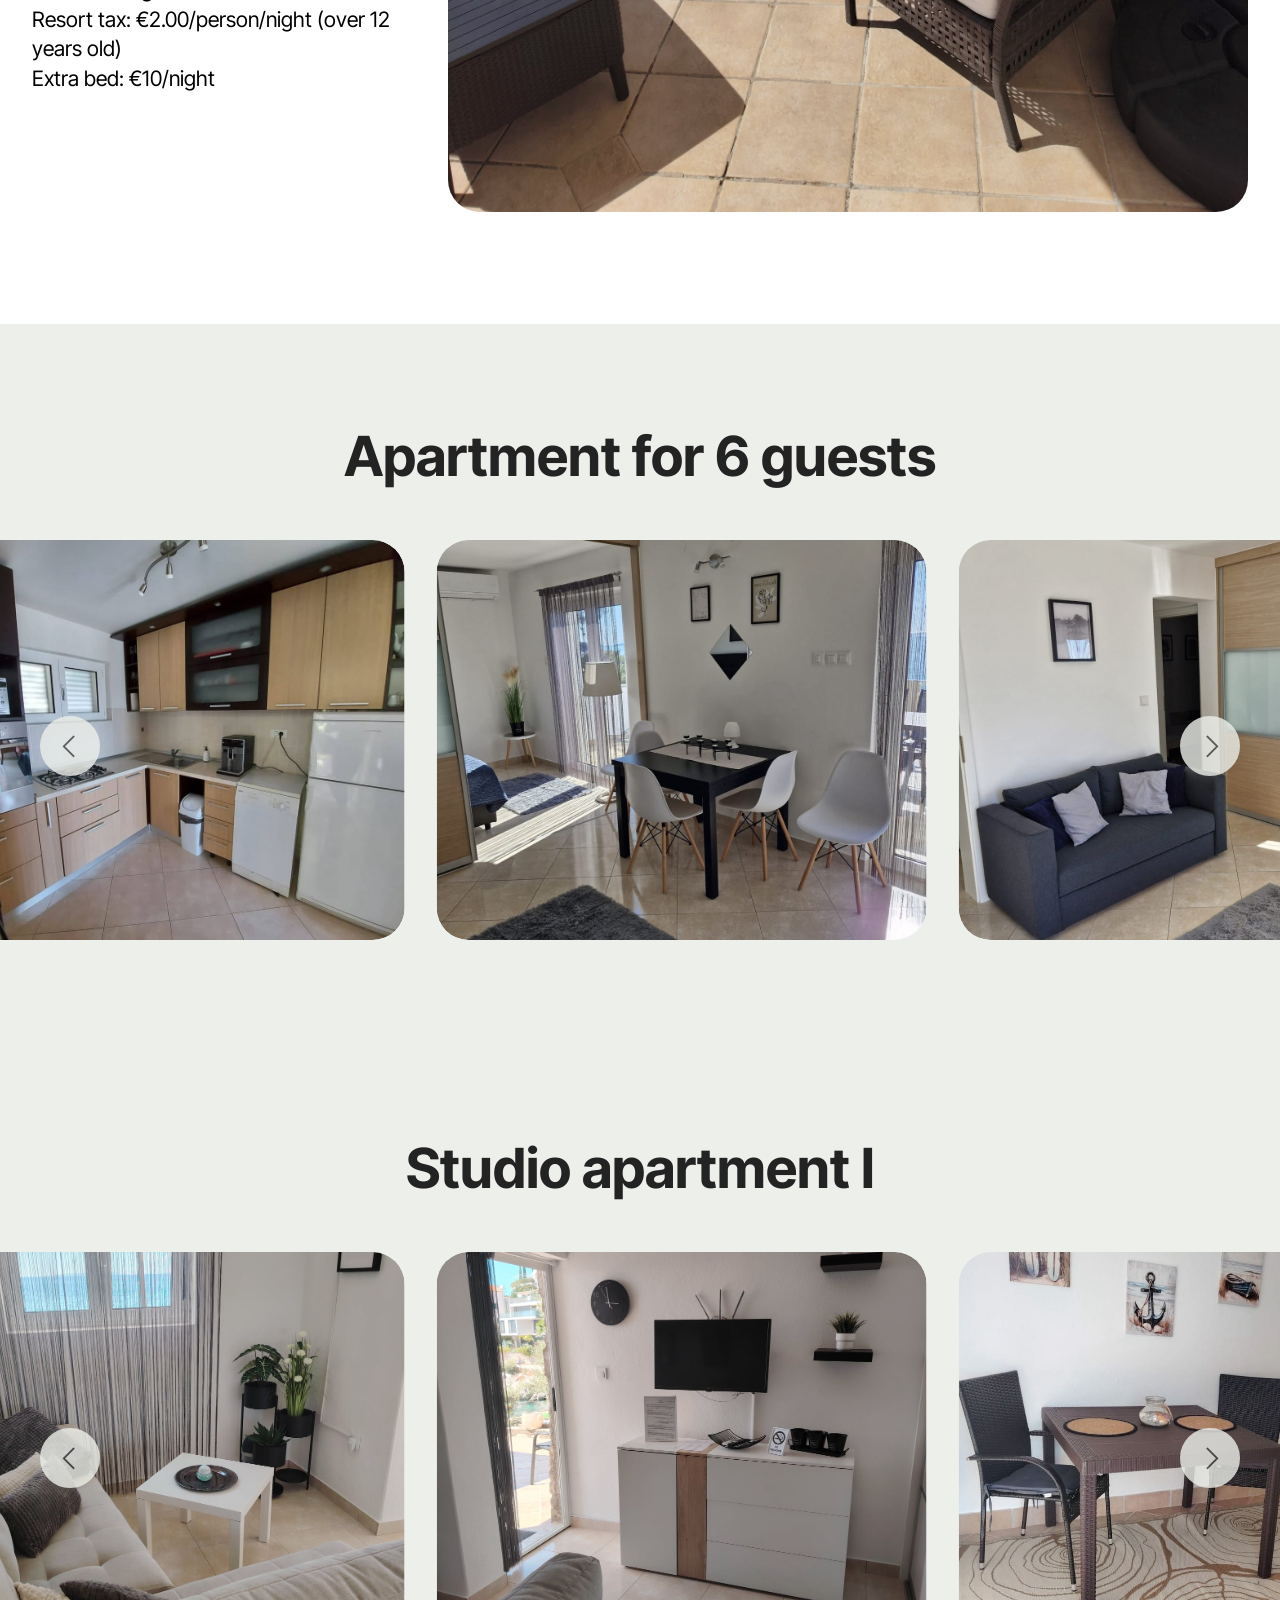
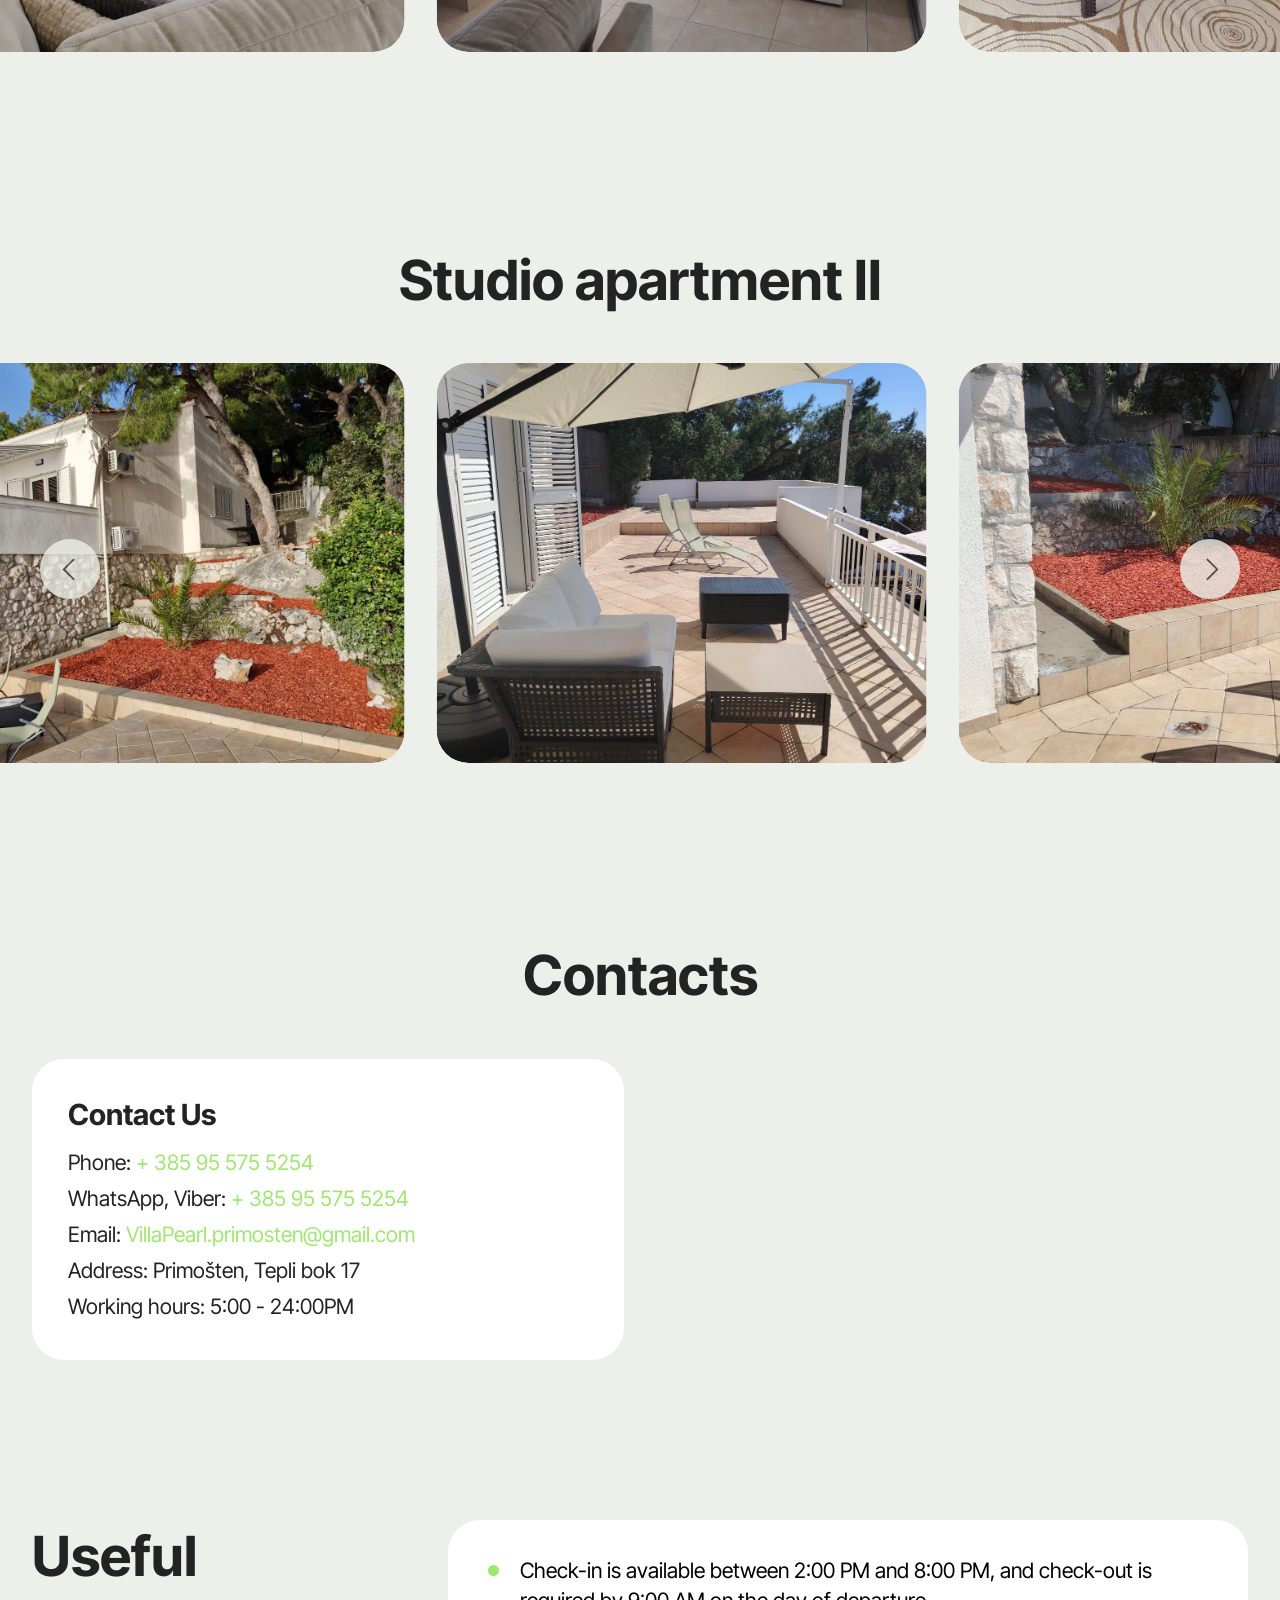
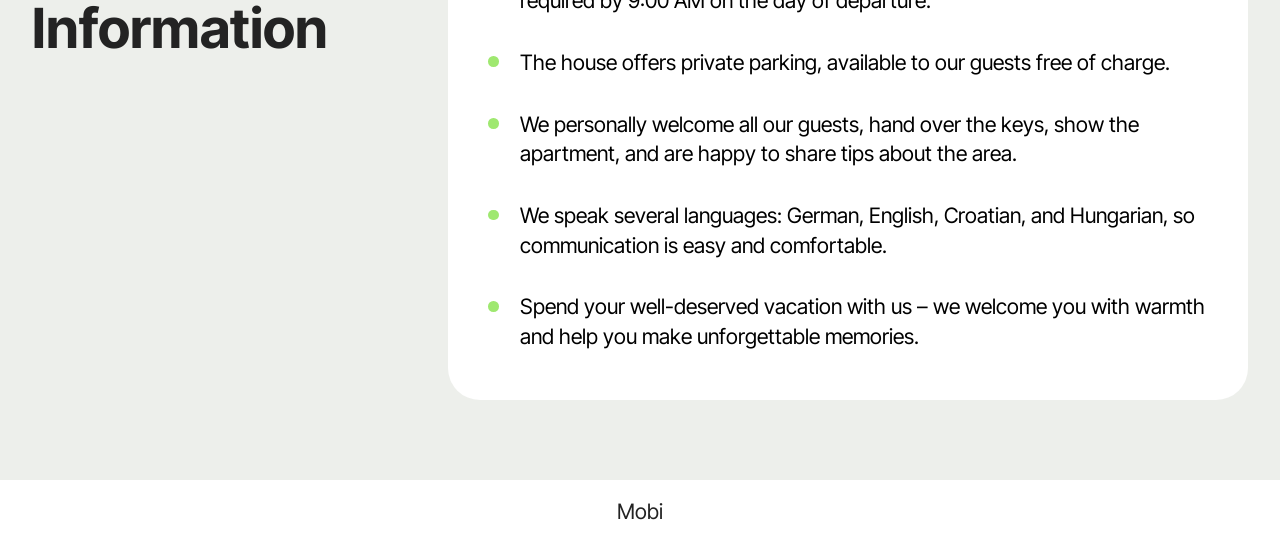
==== commit d3ecd8af: "Add files via upload" ====
--- a/index.html
+++ b/index.html
@@ -139,7 +139,7 @@
 <br>Prices in 2026:<br><br>Until 05.31&nbsp; - €170/night
 <br>From 06.01 to 06.30&nbsp; - €350/night
 <br>From 07.01 to 09.01&nbsp; - €390/night
-<br>From 09.01 - €350/night<br><br>Final cleaning fee: €80 (one-time)<br>Resort tax: €2.00/person/night (over 12 years)<br></p>
+<br>From 09.01 - €350/night<br><br>Final cleaning fee: €80 (one-time)<br>Resort tax: €2.00/person/night (over 12 years old)<br></p>
 
 
       </div>
@@ -153,8 +153,12 @@
       <div class="col-12 col-lg">
         <p class="mbr-card-subtitle mbr-fonts-style mt-0 mb-2 display-7"></p>
         <h5 class="mbr-card-title mbr-fonts-style mt-0 mb-2 display-5"><strong>Studio apartment I</strong></h5>
-        <p class="mbr-text mbr-fonts-style mt-0 display-7">This unique studio apartment was once a traditional Dalmatian “konoba” – a place where families cooked, ate, chatted and spent summer evenings together. Today it welcomes its guests as a cozy, ground floor apartment – ​​right at sea level.<br><br>The apartment consists of two separate parts:<br>– a spacious bedroom,<br>– and a separate room with a kitchen and bathroom.<br><br>In front of the house there is a huge terrace overlooking the sea, where you can enjoy Dalmatian feeling while having your morning coffee, afternoon relaxation or a romantic sunset.<br><br>Until 07.01 - €125/night<br>From 07.01 to 09.01 - €165/night<br>From 09.01 - €135/night<br><br>Final cleaning fee: €50 (one-time)
-<br>Resort tax: €1.80/person/night (over 12 years)<br></p>
+        <p class="mbr-text mbr-fonts-style mt-0 display-7">This unique studio apartment was once a traditional Dalmatian “konoba” – a place where families cooked, ate, chatted and spent summer evenings together. Today it welcomes its guests as a cozy, ground floor apartment – ​​right at sea level.<br><br>The apartment consists of two separate parts:<br>– a spacious bedroom,<br>– and a separate room with a kitchen and bathroom.<br><br>In front of the house there is a huge terrace overlooking the sea, where you can enjoy Dalmatian feeling while having your morning coffee, afternoon relaxation or a romantic sunset.<br>
+<br>Until 07.01 - €125/night
+<br>From 07.01 to 09.01 - €165/night
+<br>From 09.01 - €135/night<br><br>Final cleaning fee: €50 (one-time)
+<br>Resort tax: €2.00/person/night (over 12 years)
+<br>Extra bed:&nbsp;€10/night</p>
       </div>
       <div class="col-md-12 col-lg-8 item-wrapper">
         <div class="image-wrapper mb-5">
@@ -167,9 +171,13 @@
         <h5 class="mbr-card-title mbr-fonts-style mt-0 mb-2 display-5"><strong>Studio apartment II</strong></h5>
         <p class="mbr-text mbr-fonts-style mt-0 display-7">Romantic sea view with sunset from bed<br>The Studio is located on the middle level of Villa Pearl, and its real specialty is that it opens up to the largest terrace in the house, from which you can enjoy a stunning view of the Adriatic Sea. The most beautiful moment is when you can watch the sunset from your bed in the evening – this studio is also a perfect choice for couples or those arriving with a child.<br><br>The apartment is airy, yet practical: the sleeping area is separated from the living room and kitchen by a sliding door, making the space comfortable and well-usable.<br>
 
-<br>Prices in 2026:<br><br>Until 07.01&nbsp; - €140/night
-<br>From 07.01 to 09.01&nbsp; - €180/night
-<br>From 09.01 - €150/night<br><br>Final cleaning fee: €50 (one-time)<br>Resort tax: €1.80/person/night (over 12 years)<br>Extra bed:&nbsp;€10/night</p>
+<br>Prices in 2026:<br>
+<br>May - €80/night
+<br>June - €120/night
+<br>July - €150/night
+<br>September - €120/night
+<br>October - €80/night<br>
+<br>Final cleaning fee: €60 (one-time)<br>Resort tax: €2.00/person/night (over 12 years old)<br>Extra bed:&nbsp;€10/night</p>
 
       </div>
       <div class="col-md-12 col-lg-8 item-wrapper">
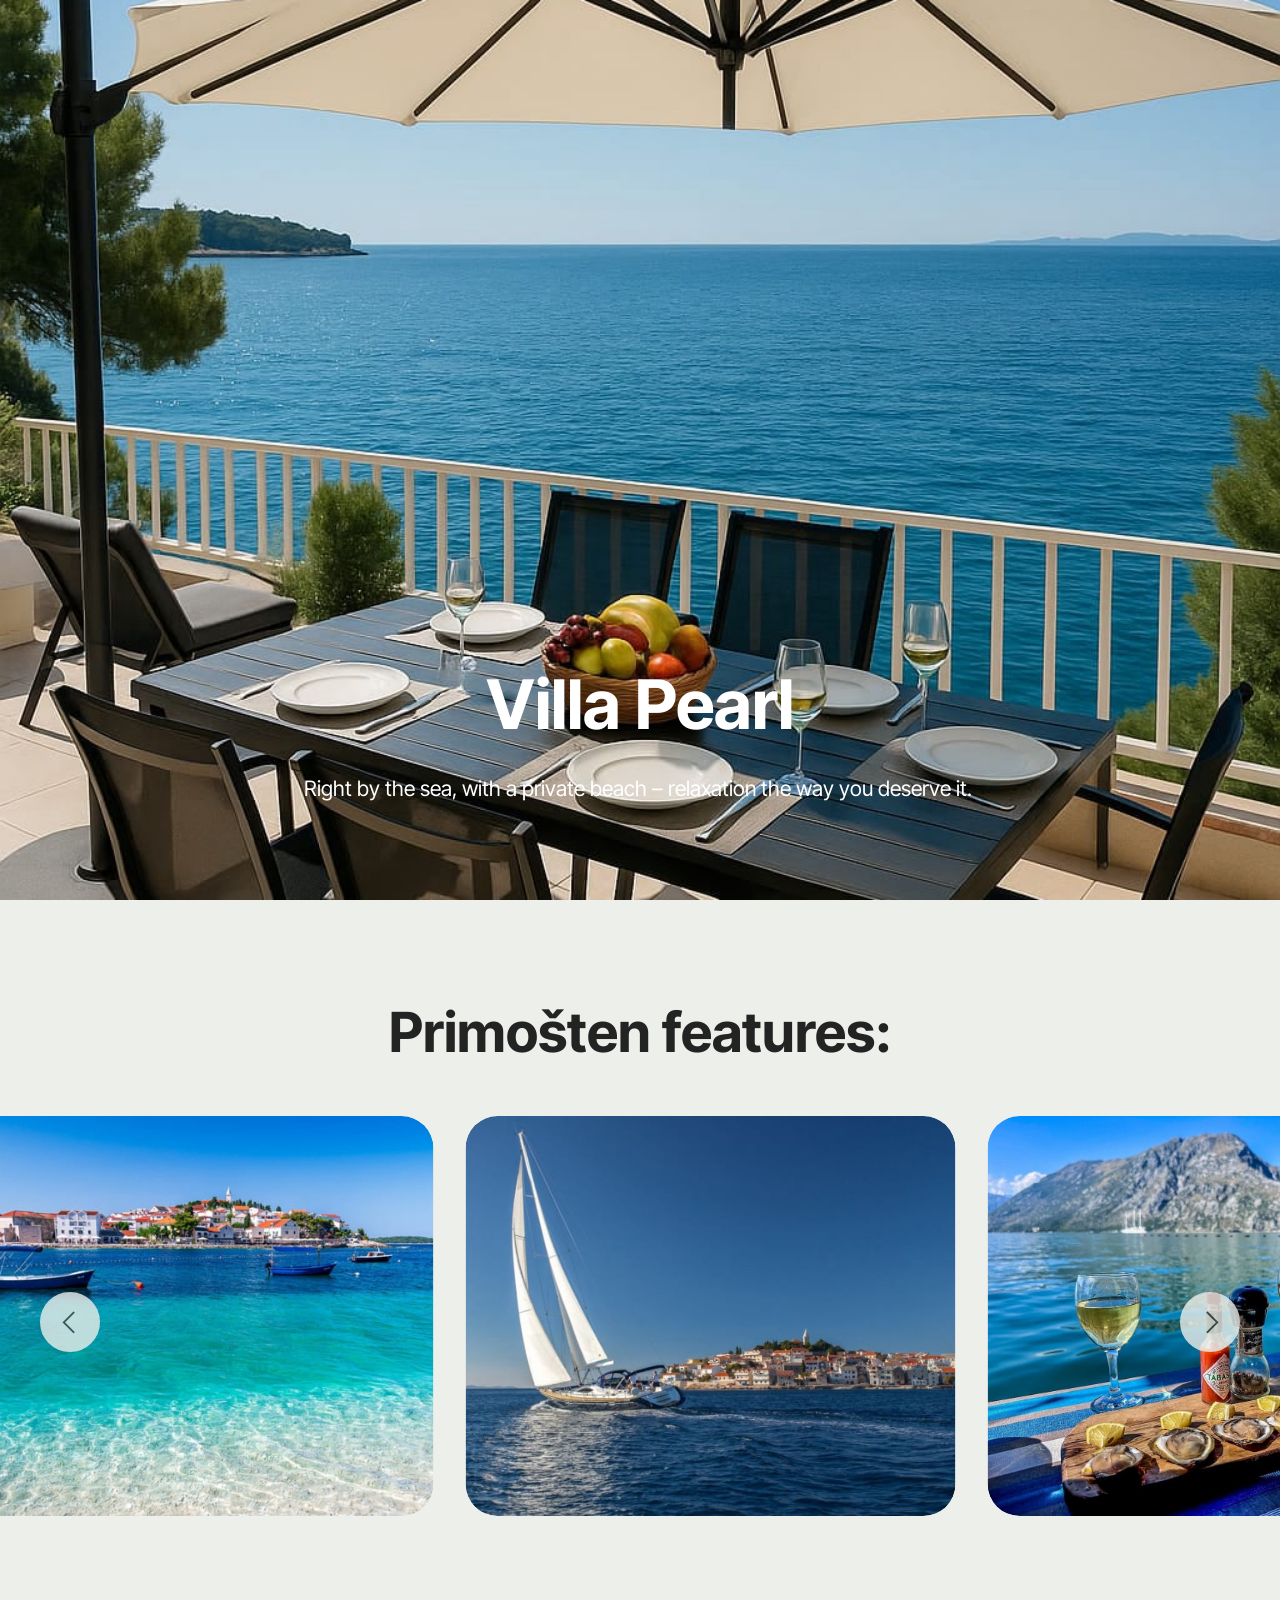
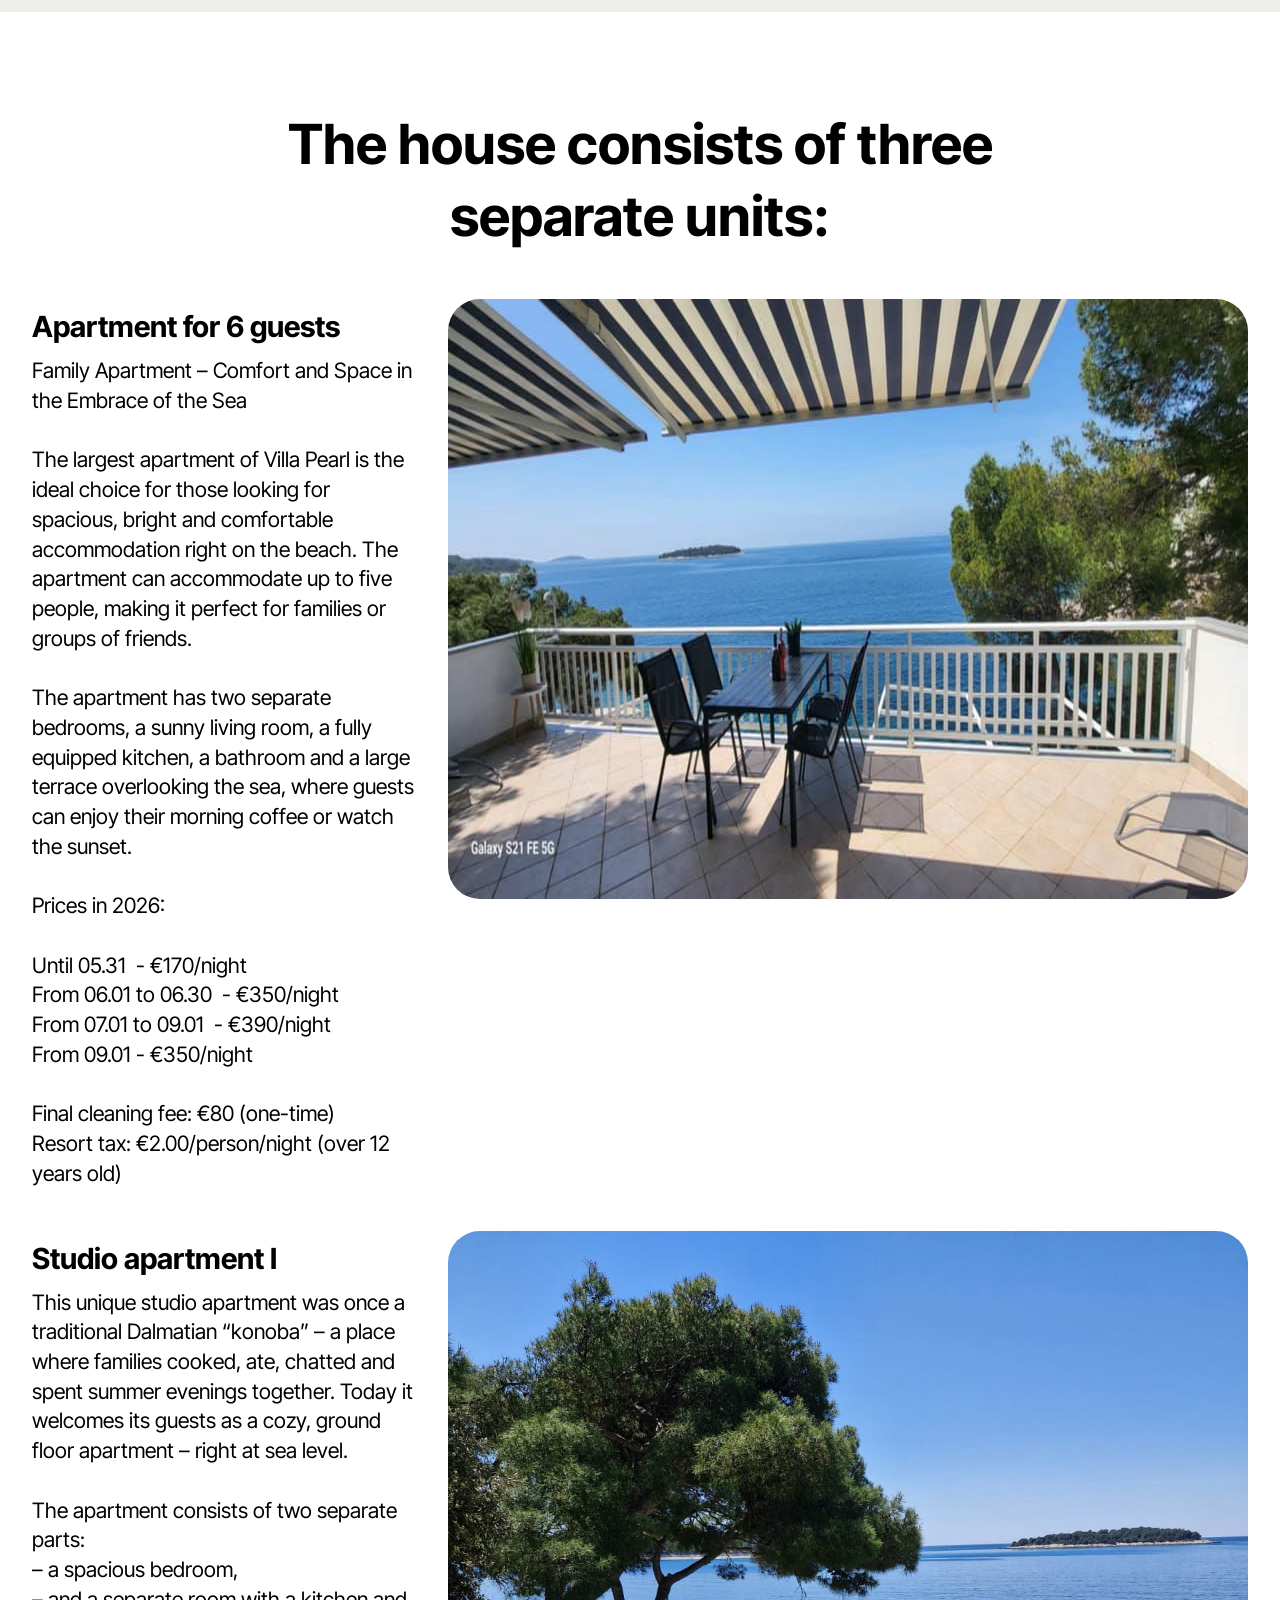
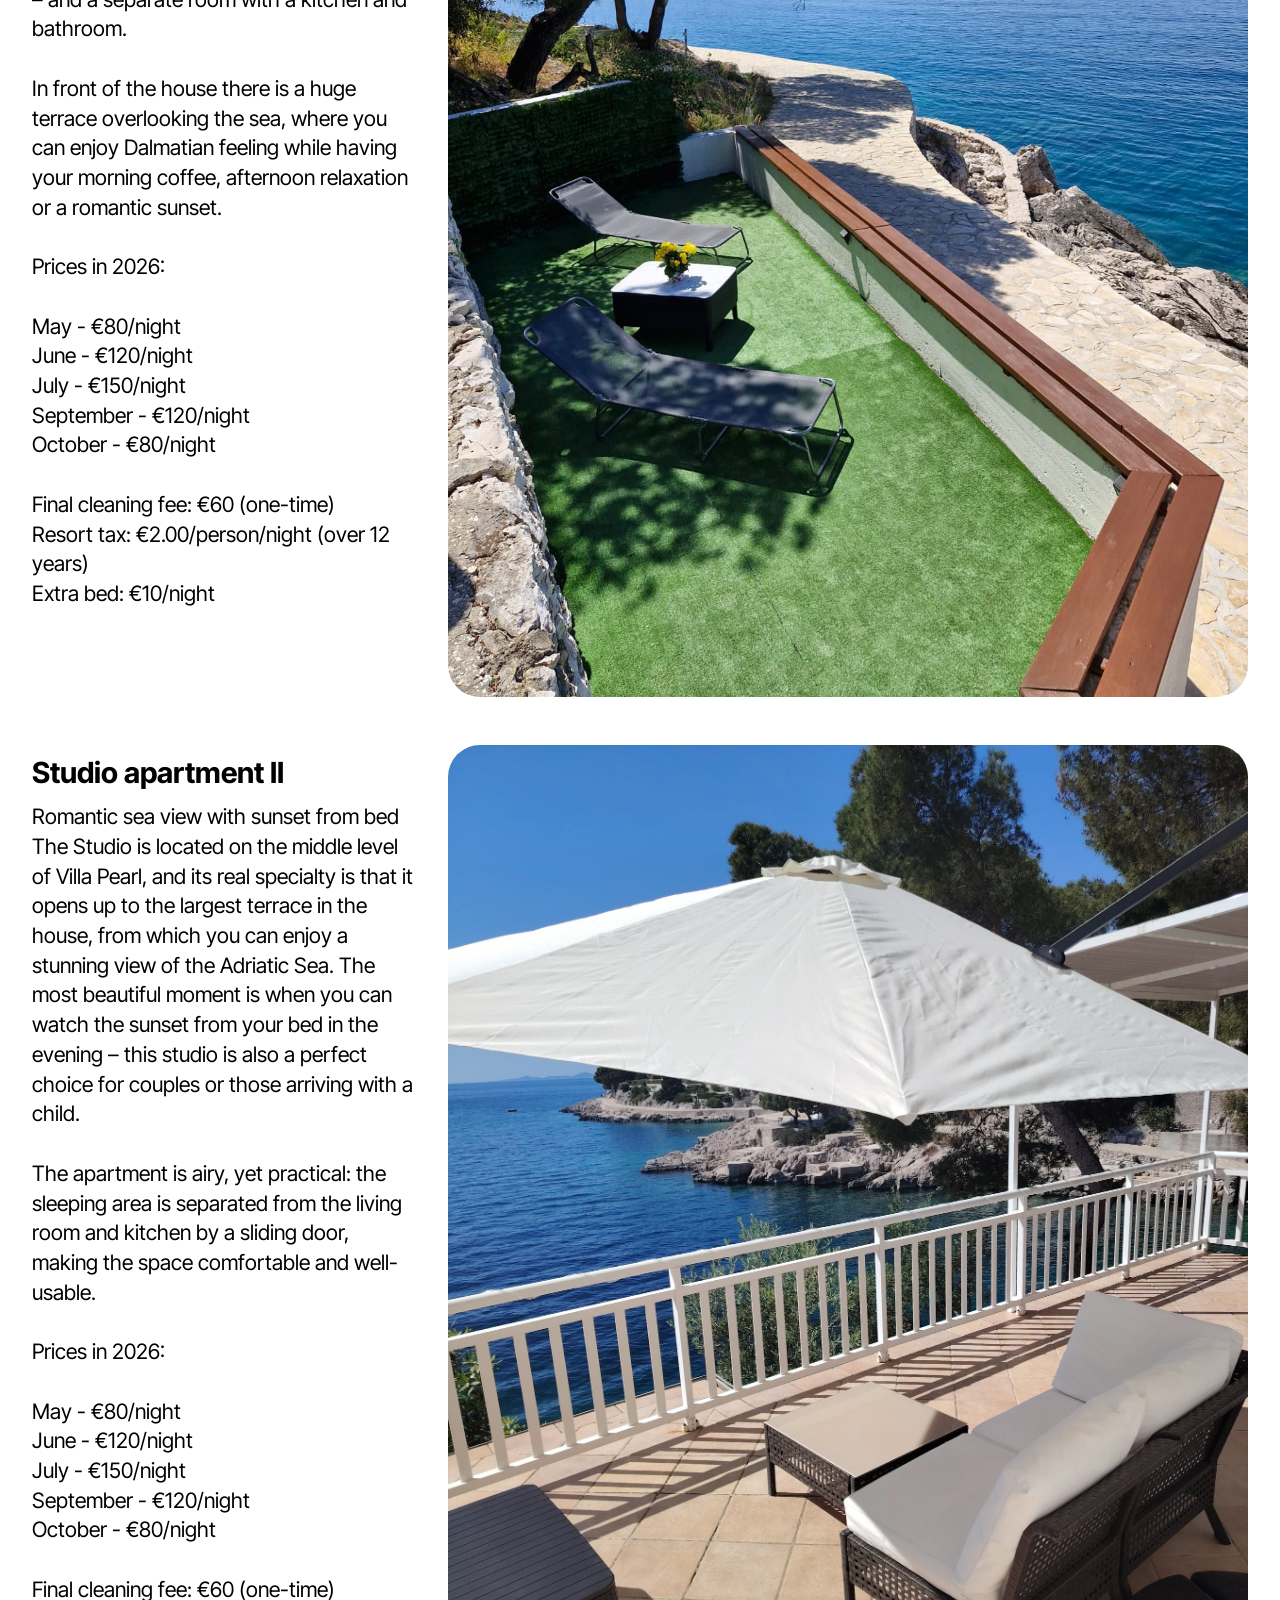
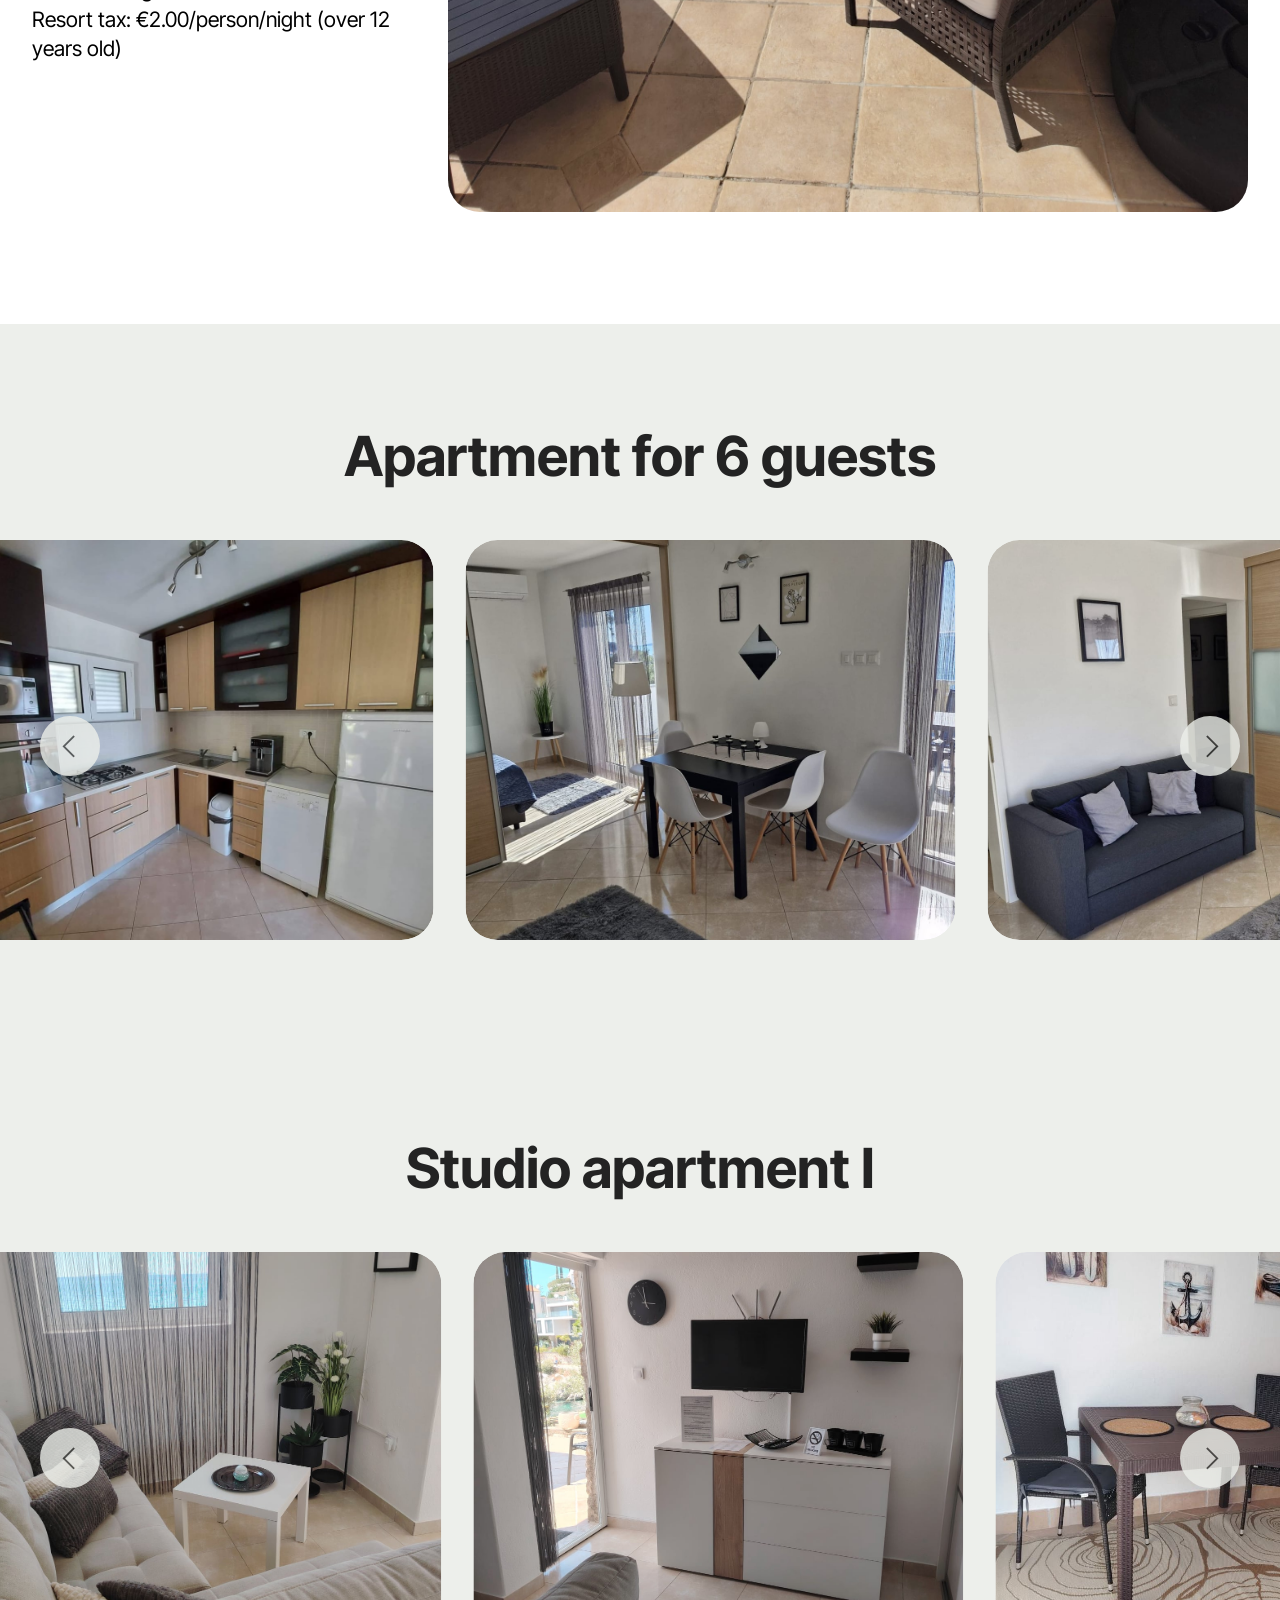
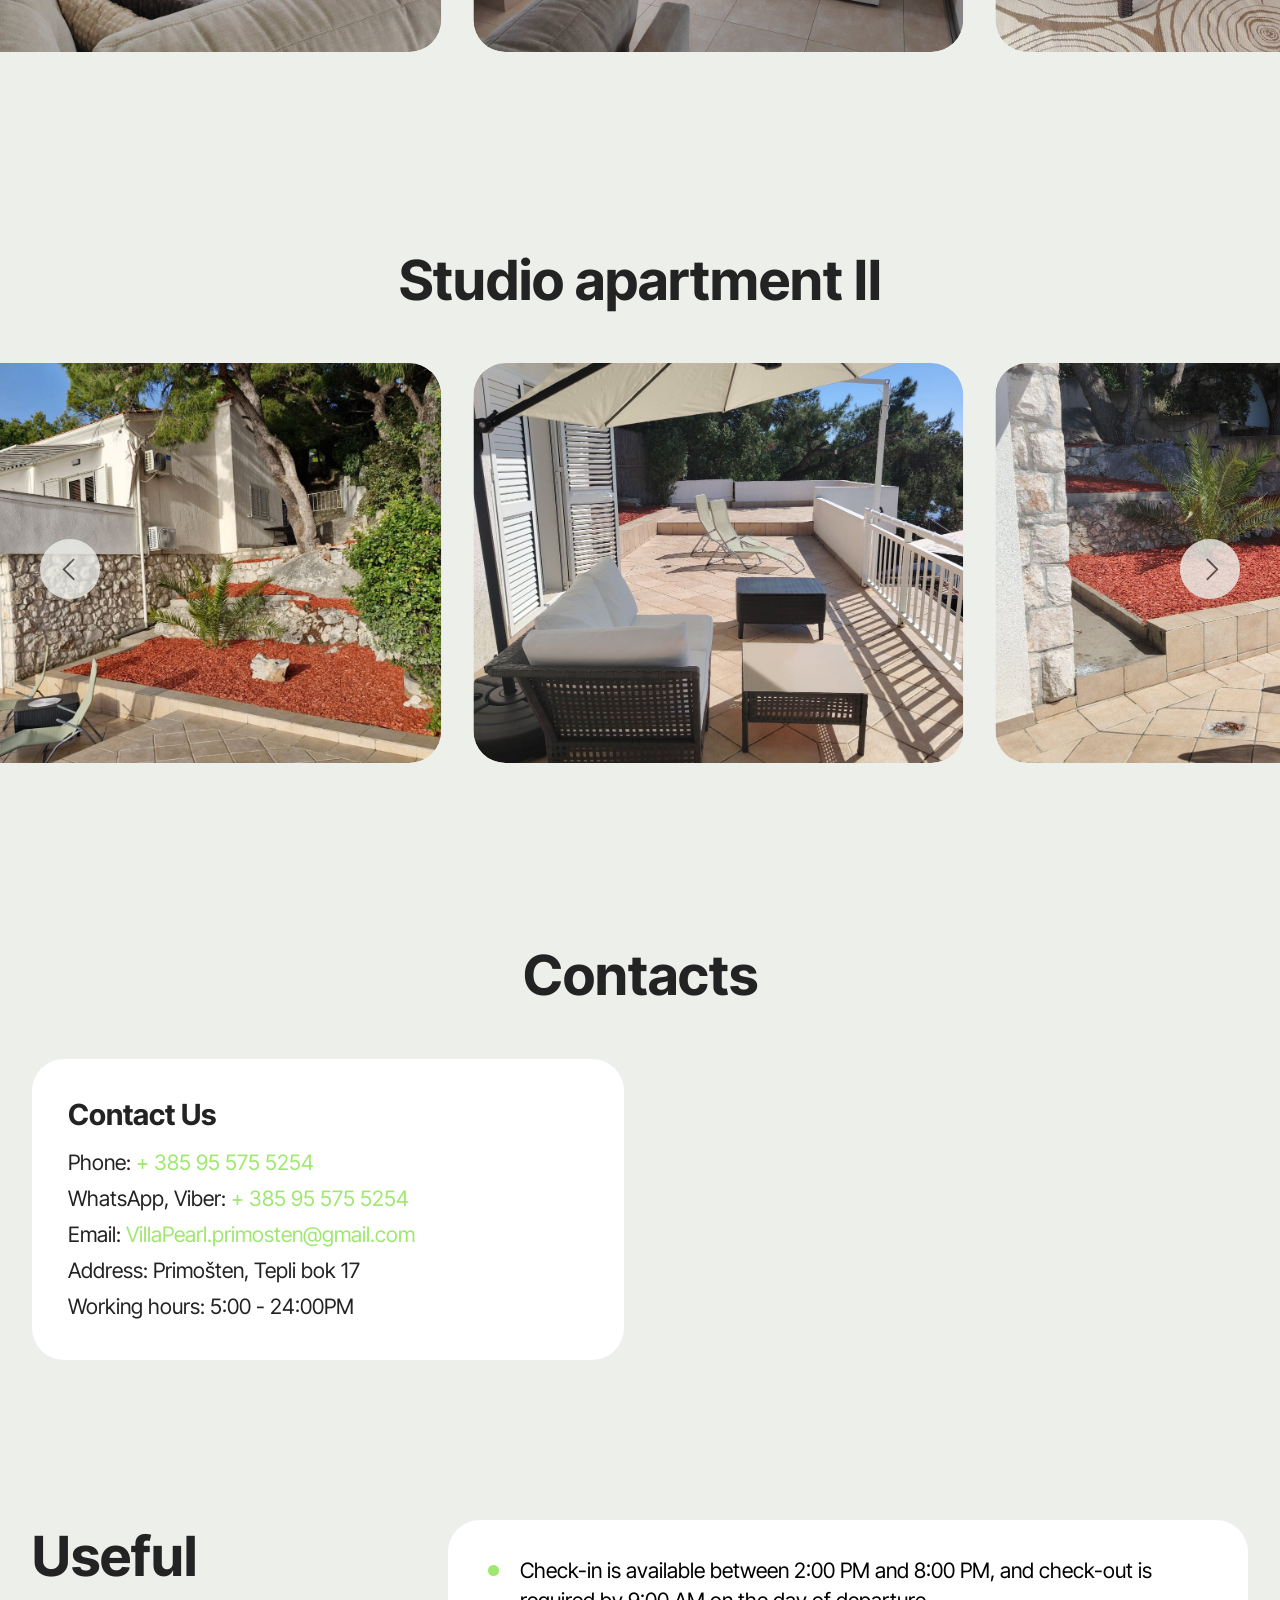
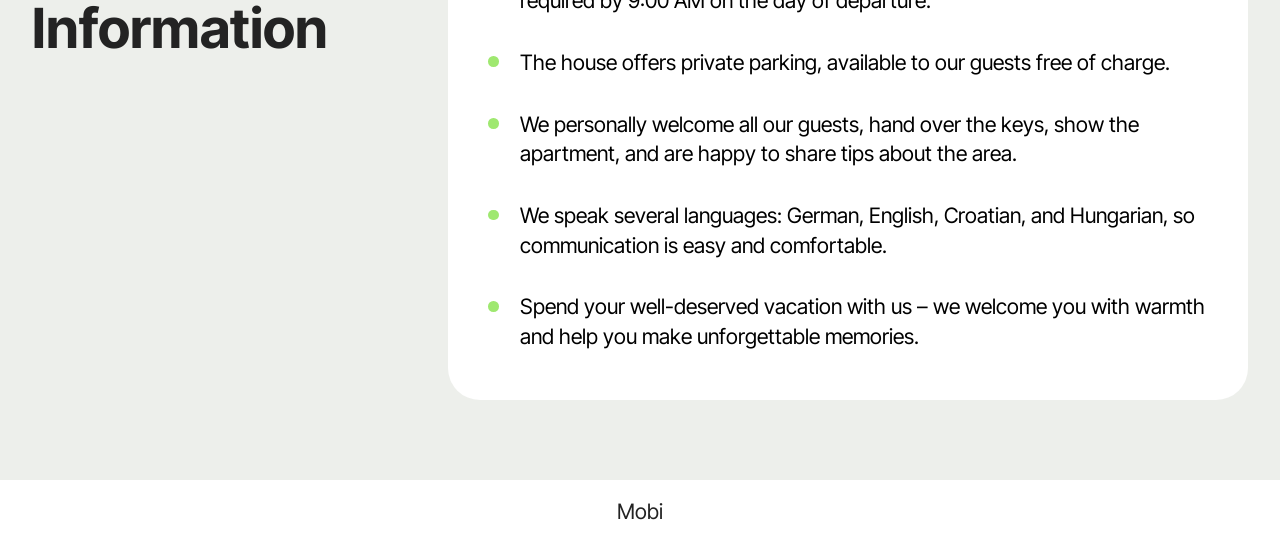
==== commit bec5b85c: "Add files via upload" ====
--- a/index.html
+++ b/index.html
@@ -154,9 +154,13 @@
         <p class="mbr-card-subtitle mbr-fonts-style mt-0 mb-2 display-7"></p>
         <h5 class="mbr-card-title mbr-fonts-style mt-0 mb-2 display-5"><strong>Studio apartment I</strong></h5>
         <p class="mbr-text mbr-fonts-style mt-0 display-7">This unique studio apartment was once a traditional Dalmatian “konoba” – a place where families cooked, ate, chatted and spent summer evenings together. Today it welcomes its guests as a cozy, ground floor apartment – ​​right at sea level.<br><br>The apartment consists of two separate parts:<br>– a spacious bedroom,<br>– and a separate room with a kitchen and bathroom.<br><br>In front of the house there is a huge terrace overlooking the sea, where you can enjoy Dalmatian feeling while having your morning coffee, afternoon relaxation or a romantic sunset.<br>
-<br>Until 07.01 - €125/night
-<br>From 07.01 to 09.01 - €165/night
-<br>From 09.01 - €135/night<br><br>Final cleaning fee: €50 (one-time)
+<br>Prices in 2026:<br>
+<br>May - €80/night
+<br>June - €120/night
+<br>July - €150/night
+<br>September - €120/night
+<br>October - €80/night<br>
+<br>Final cleaning fee: €60 (one-time)
 <br>Resort tax: €2.00/person/night (over 12 years)
 <br>Extra bed:&nbsp;€10/night</p>
       </div>
@@ -177,7 +181,8 @@
 <br>July - €150/night
 <br>September - €120/night
 <br>October - €80/night<br>
-<br>Final cleaning fee: €60 (one-time)<br>Resort tax: €2.00/person/night (over 12 years old)<br>Extra bed:&nbsp;€10/night</p>
+<br>Final cleaning fee: €60 (one-time)<br>Resort tax: €2.00/person/night (over 12 years old)
+</p>
 
       </div>
       <div class="col-md-12 col-lg-8 item-wrapper">
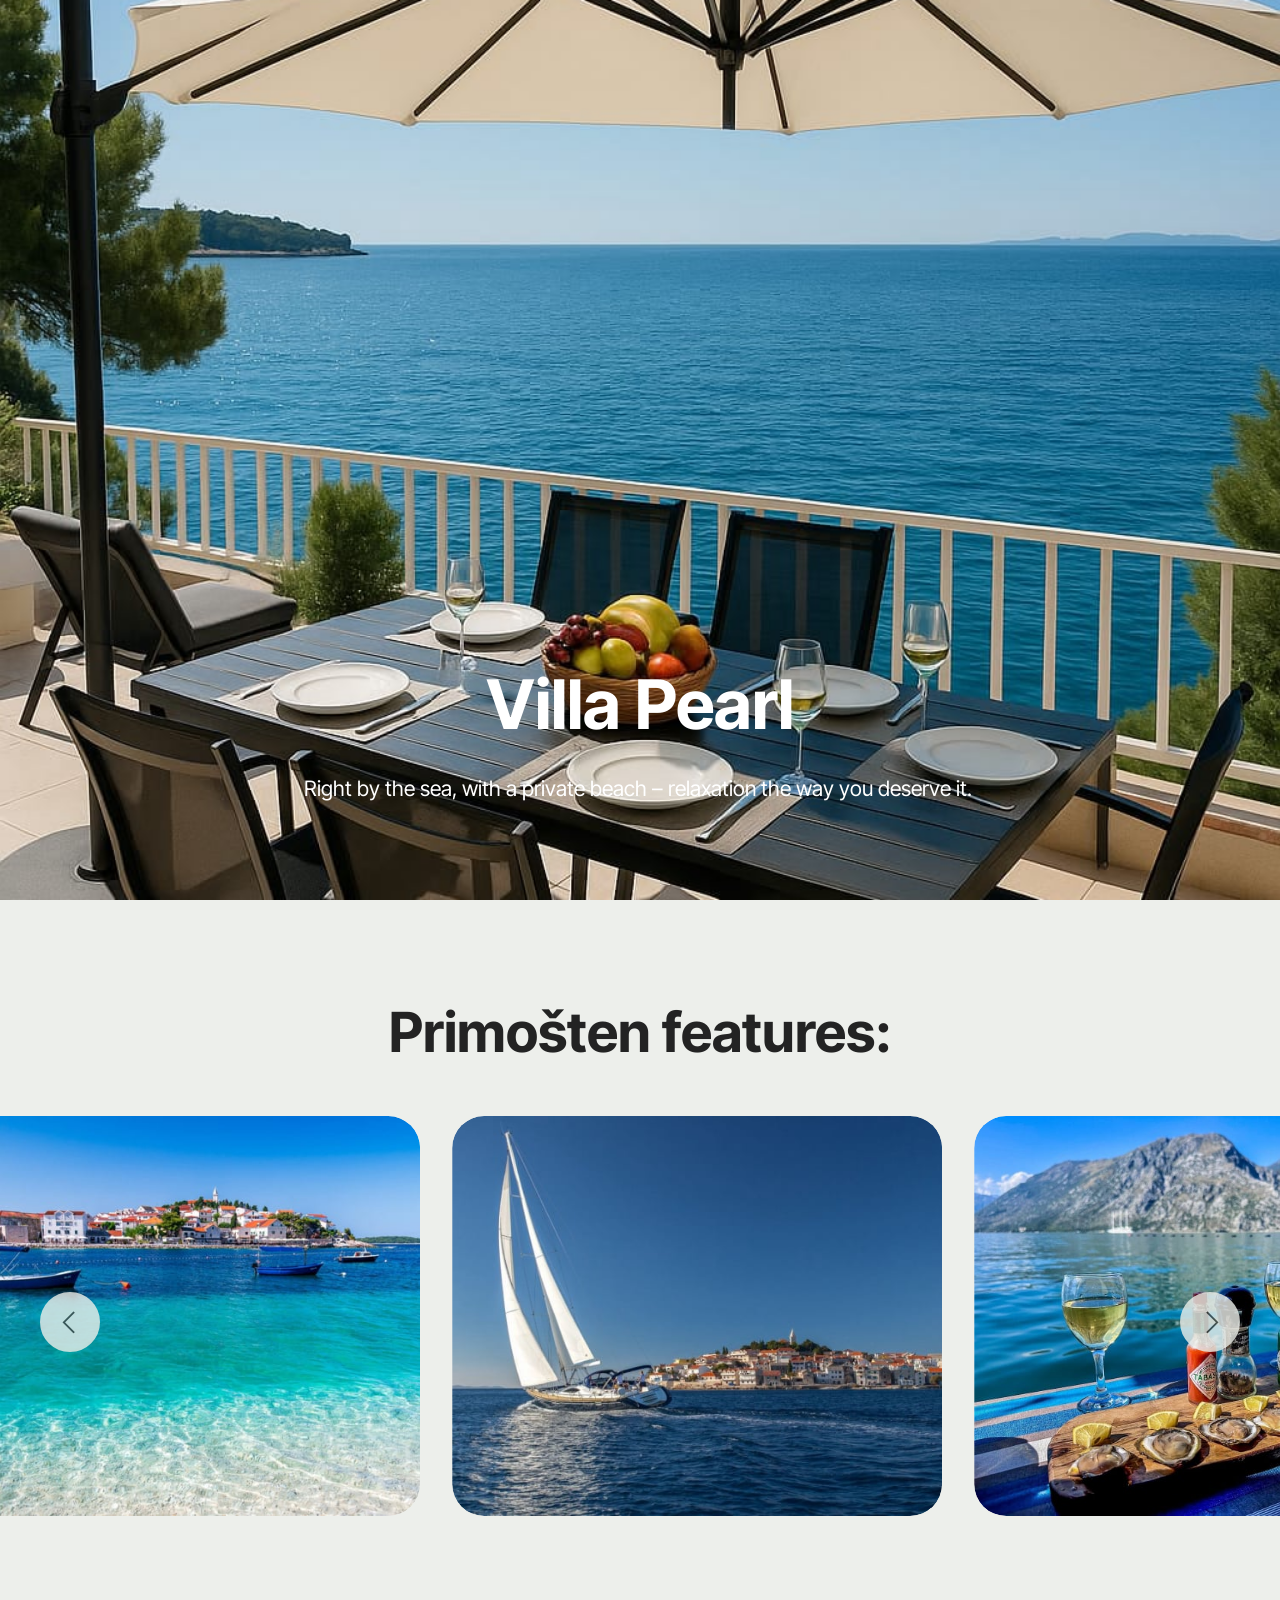
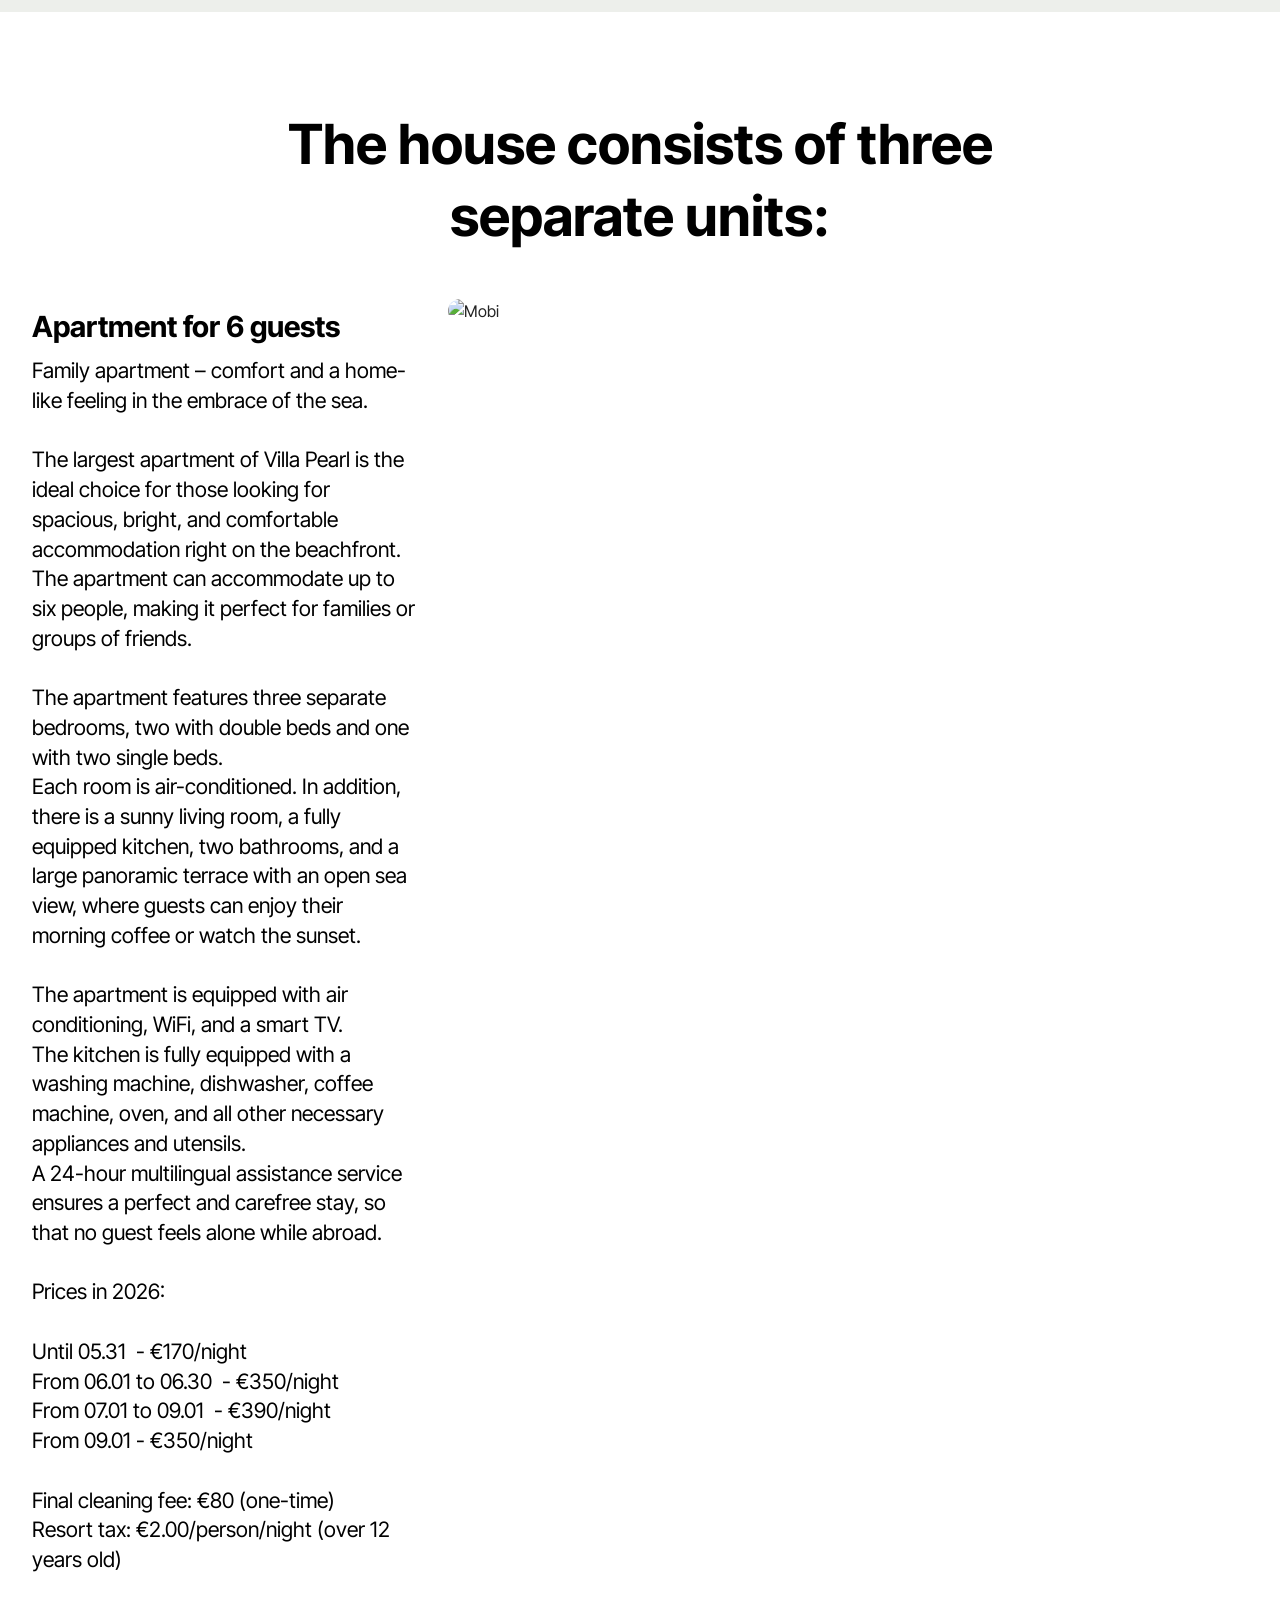
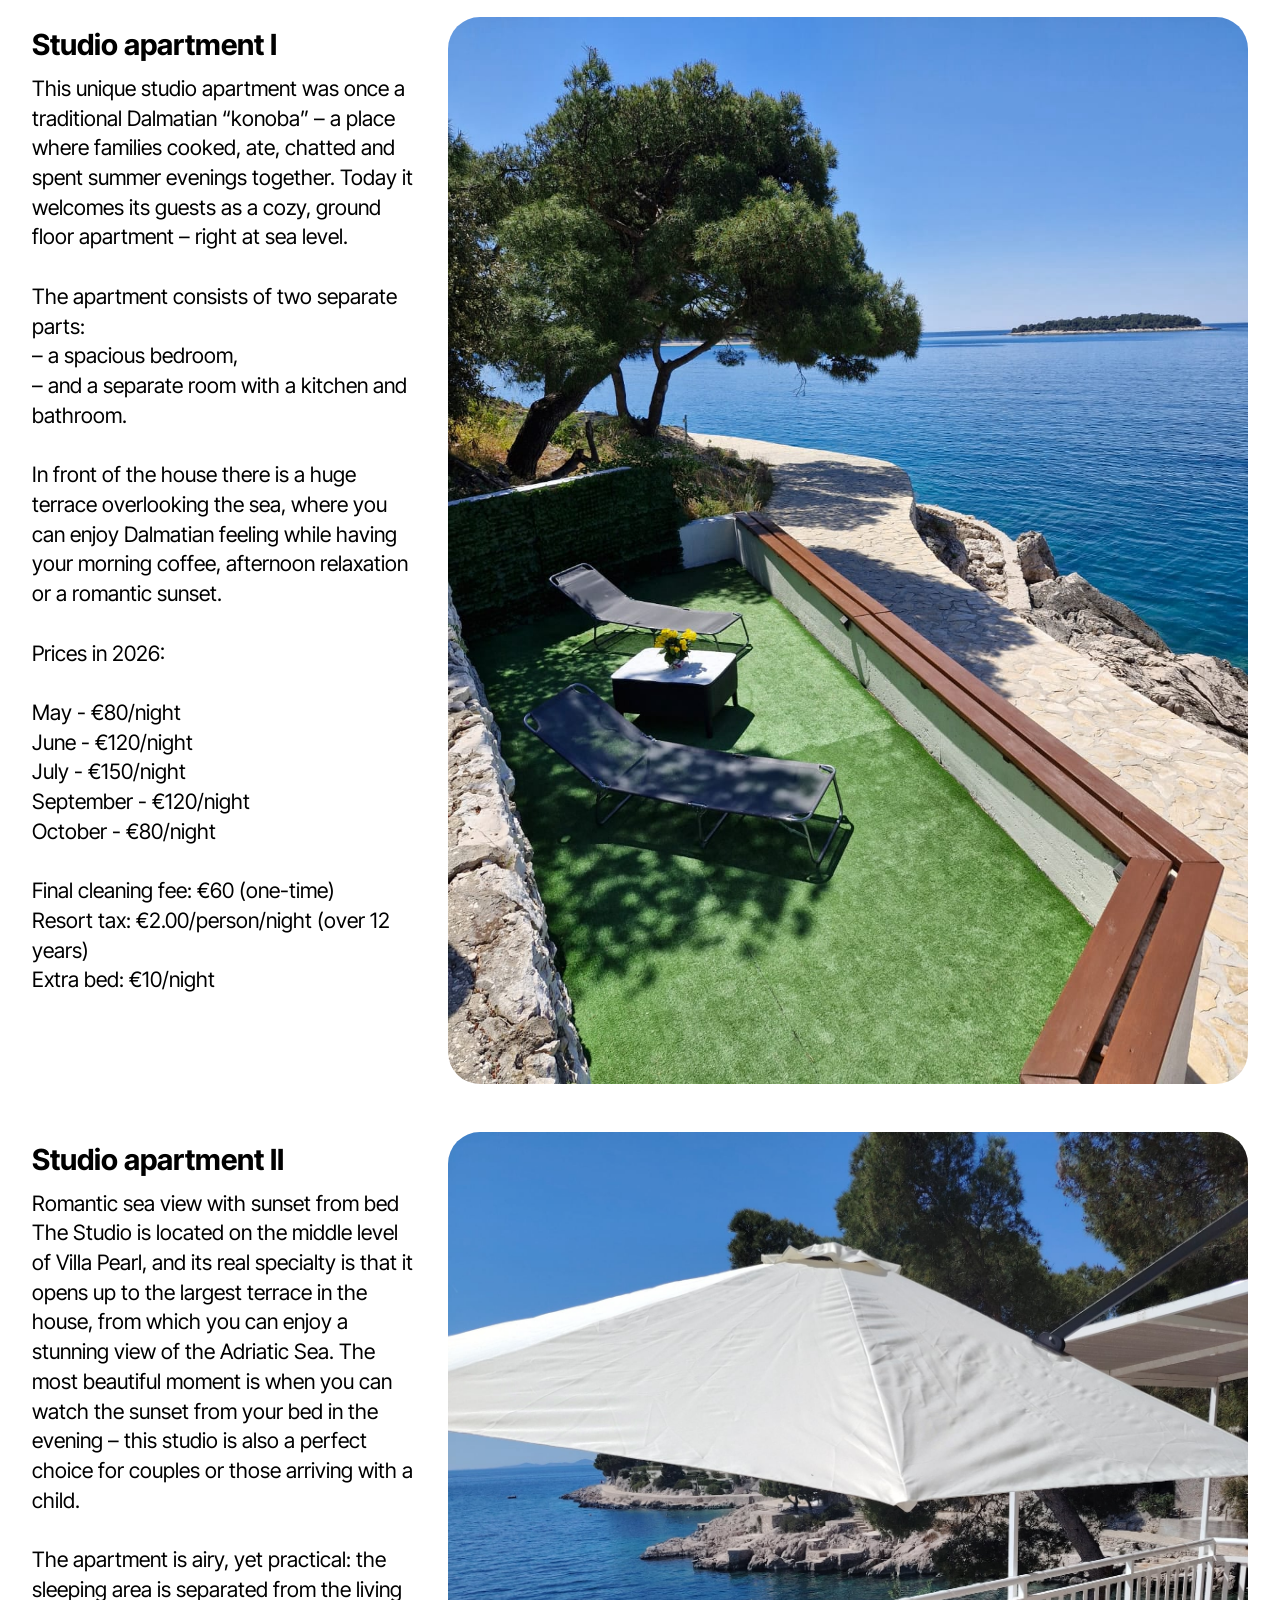
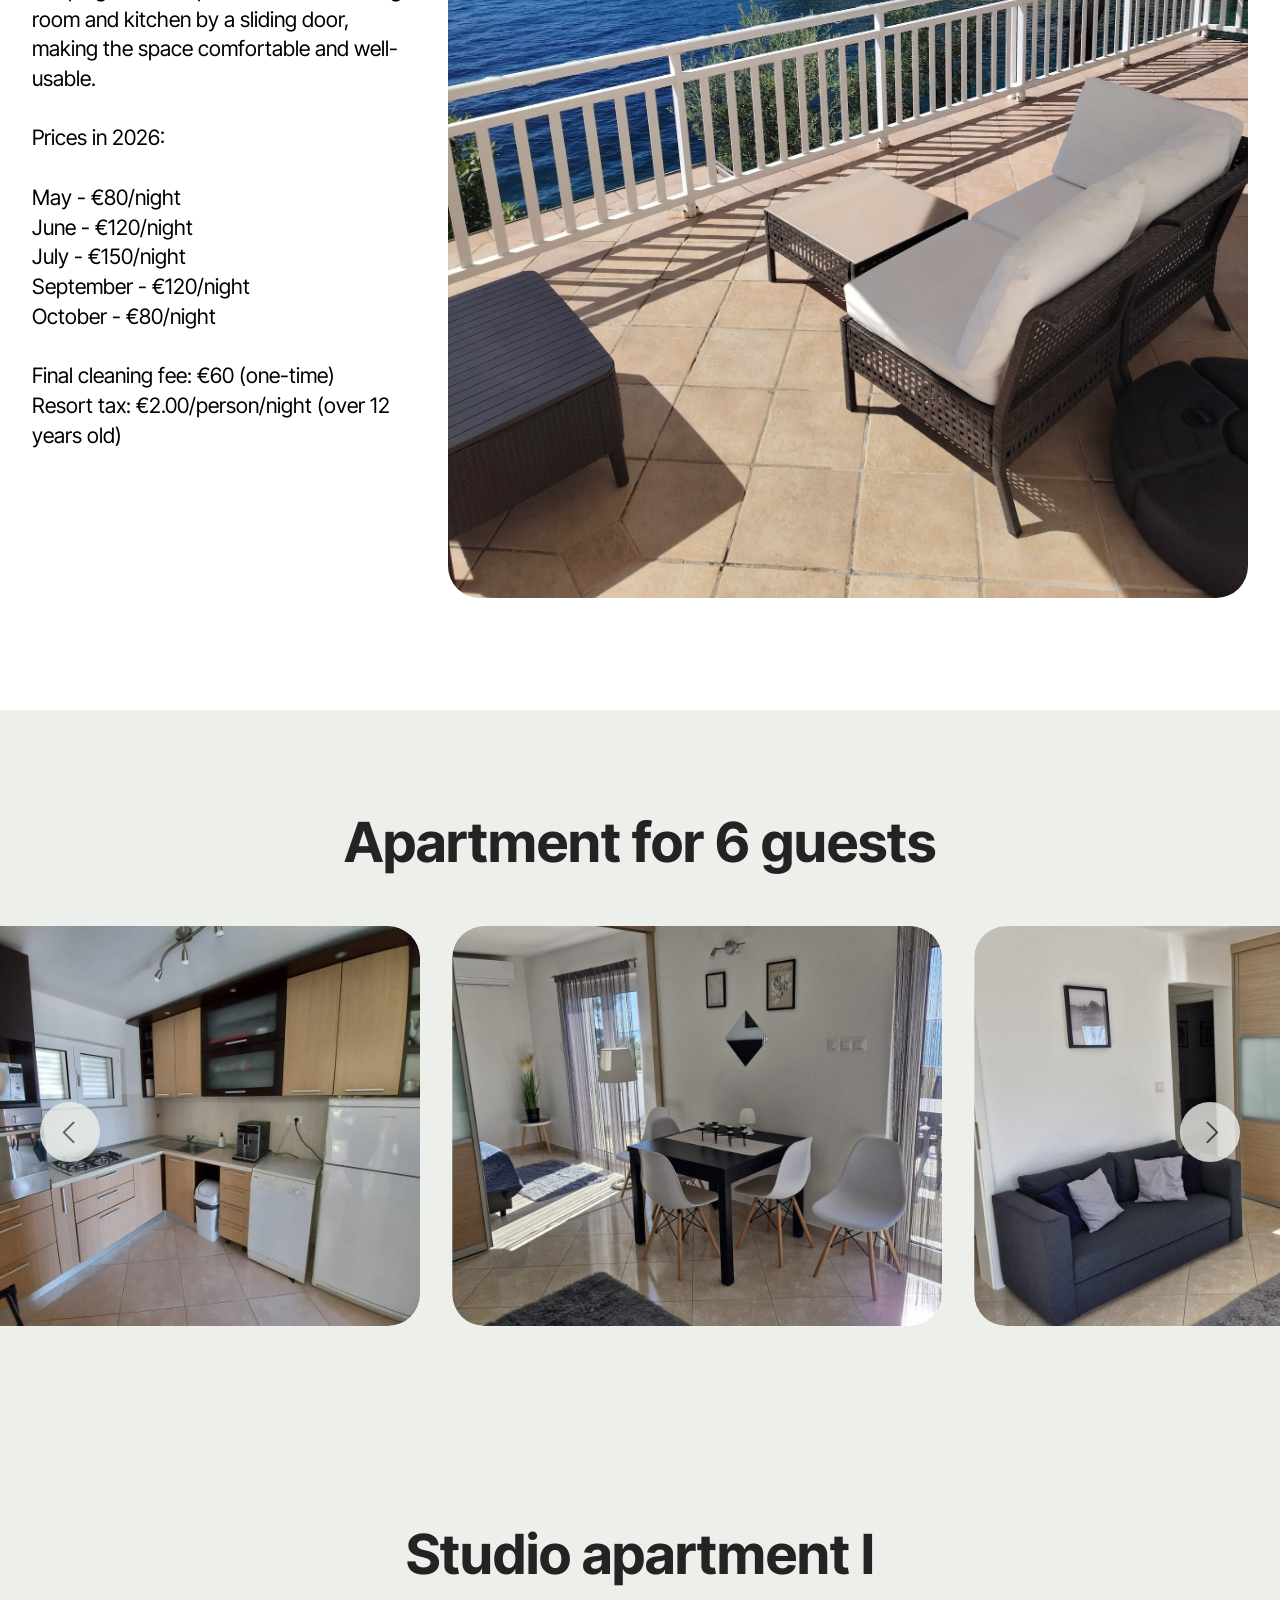
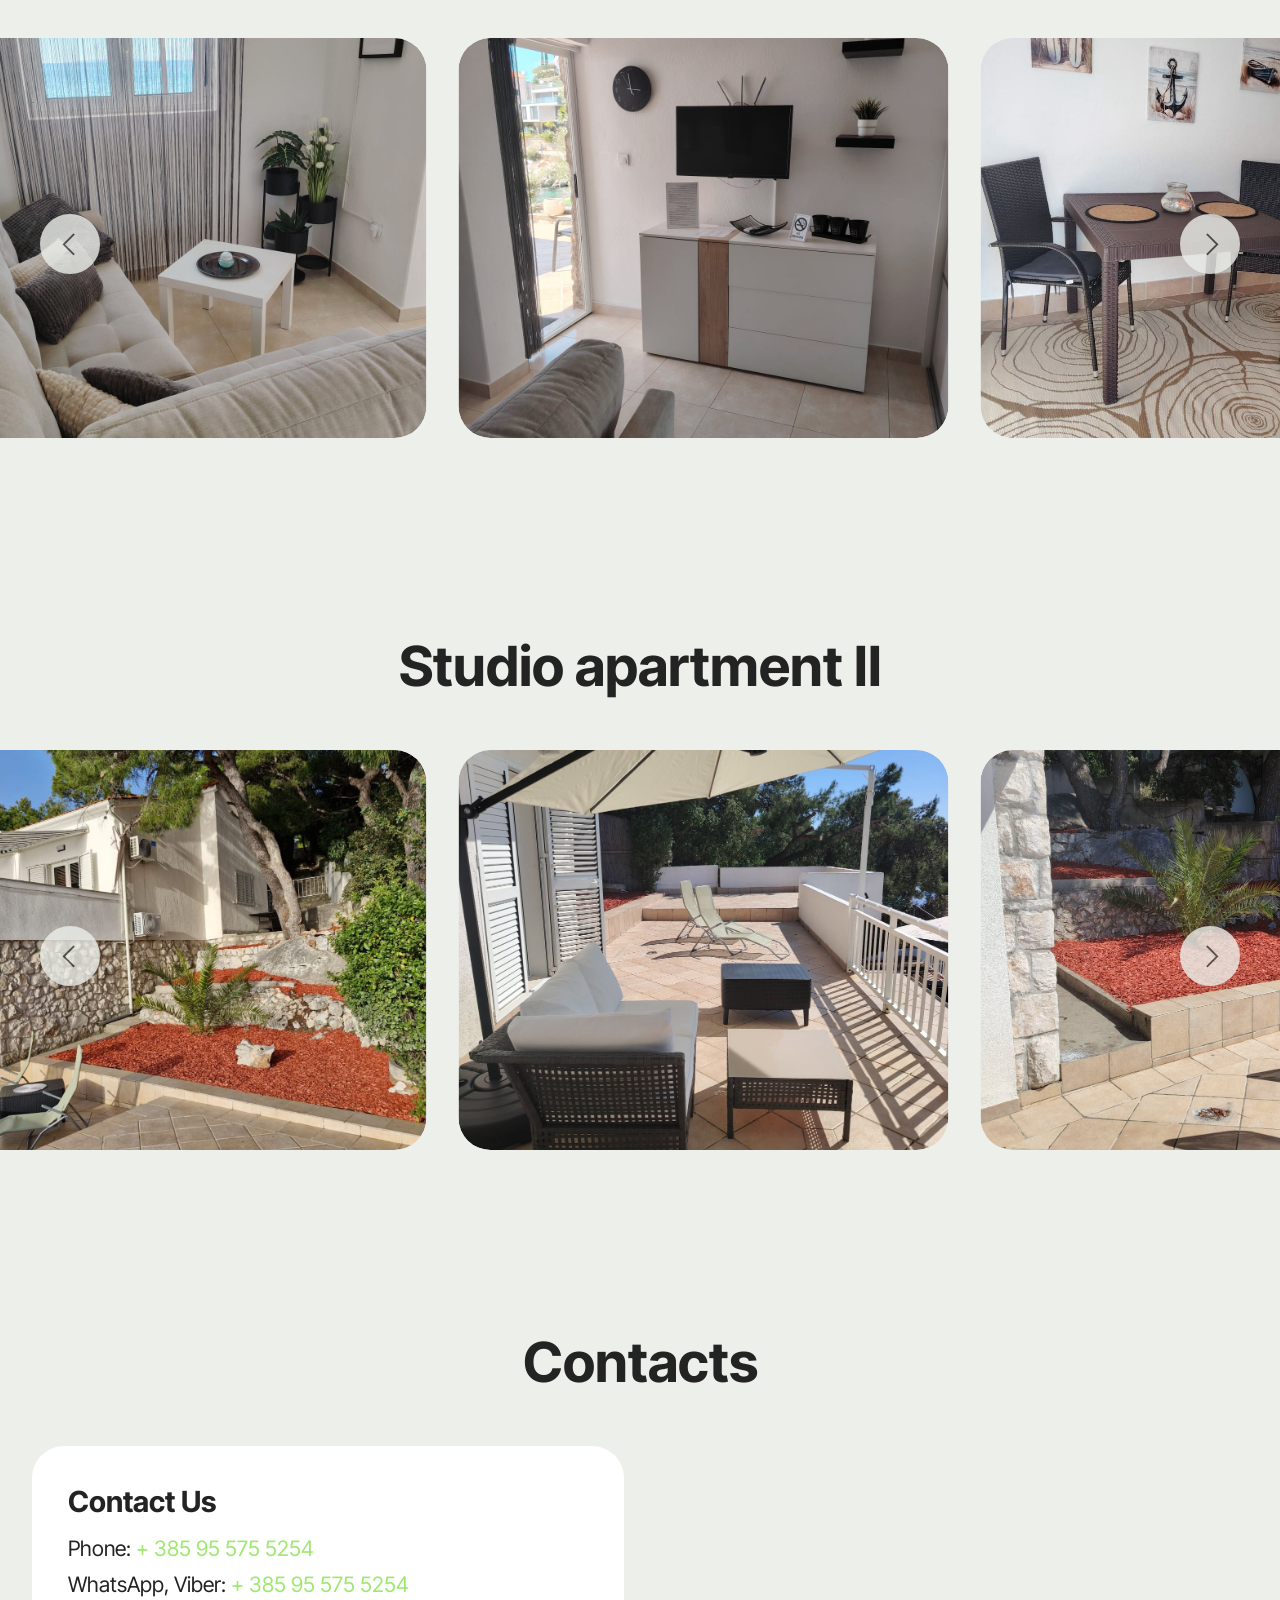
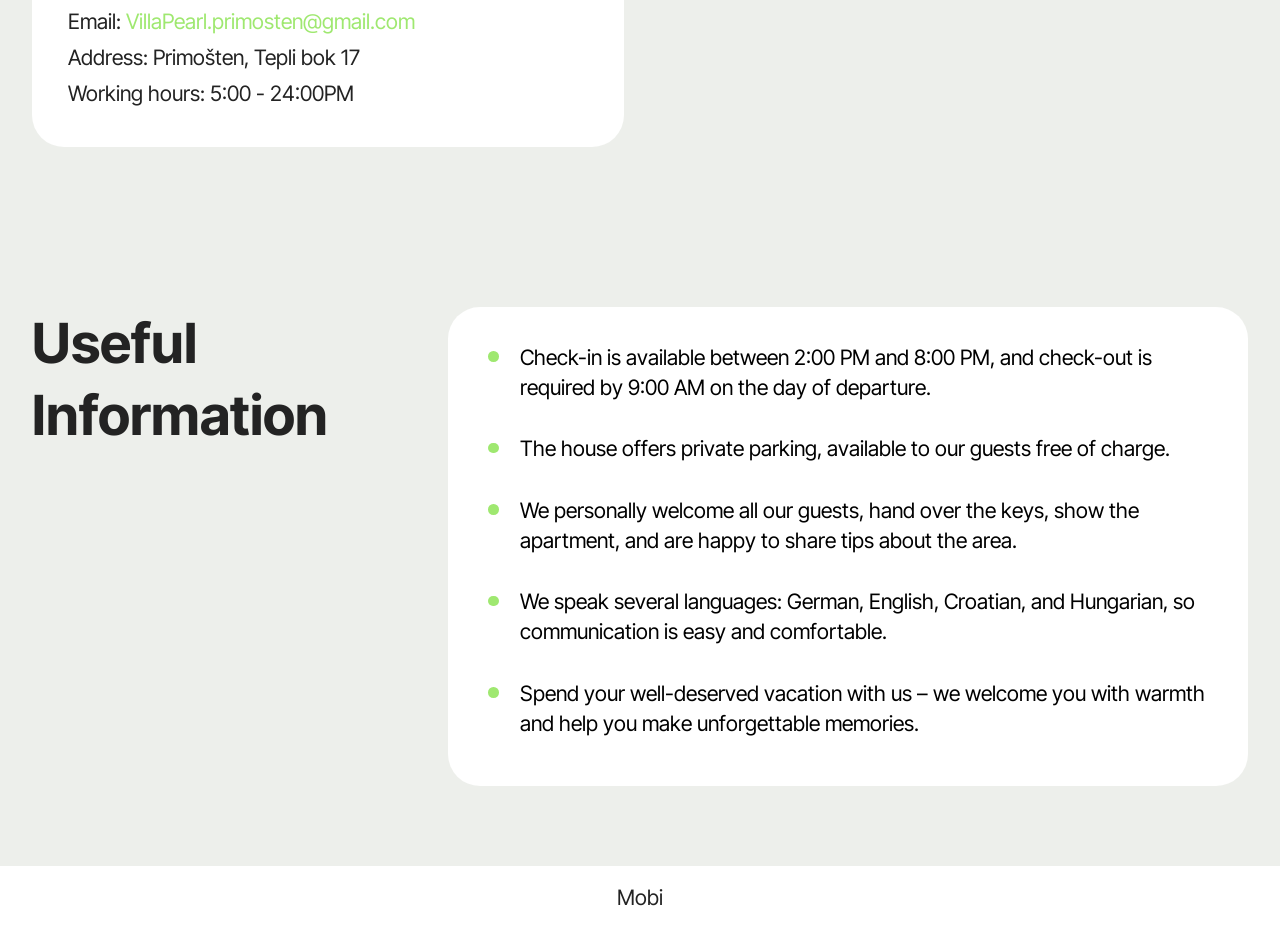
==== commit e1812ee1: "Add files via upload" ====
--- a/index.html
+++ b/index.html
@@ -1,7 +1,7 @@
 <!DOCTYPE html>
 <html  >
 <head>
-  <!-- Site made with Mobirise Website Builder v5.9.24, https://mobirise.com -->
+  <!-- Site made with Mobi v5.9.24, https://mobirise.com -->
   <meta charset="UTF-8">
   <meta http-equiv="X-UA-Compatible" content="IE=edge">
   <meta name="generator" content="Mobirise v5.9.24, mobirise.com">
@@ -67,7 +67,7 @@
                             <div class="slide-content">
                                 <div class="item-img">
                                     <div class="item-wrapper">
-                                        <img src="assets/images/1967-3878-700x466.jpg" alt="Mobirise Website Builder" title="" data-slide-to="5" data-bs-slide-to="6">
+                                        <img src="assets/images/1967-3878-700x466.jpg" alt="Mobi" title="" data-slide-to="5" data-bs-slide-to="6">
                                     </div>
                                 </div>
                             </div>
@@ -75,7 +75,7 @@
                             <div class="slide-content">
                                 <div class="item-img">
                                     <div class="item-wrapper">
-                                        <img src="assets/images/boat-700x467.jpg" alt="Mobirise Website Builder" title="" data-slide-to="1" data-bs-slide-to="2">
+                                        <img src="assets/images/boat-700x467.jpg" alt="Mobi" title="" data-slide-to="1" data-bs-slide-to="2">
                                     </div>
                                 </div>
                             </div>
@@ -83,7 +83,7 @@
                             <div class="slide-content">
                                 <div class="item-img">
                                     <div class="item-wrapper">
-                                        <img src="assets/images/mussels-700x525.jpg" alt="Mobirise Website Builder" title="" data-slide-to="2" data-bs-slide-to="3">
+                                        <img src="assets/images/mussels-700x525.jpg" alt="Mobi" title="" data-slide-to="2" data-bs-slide-to="3">
                                     </div>
                                 </div>
                             </div>
@@ -91,7 +91,7 @@
                             <div class="slide-content">
                                 <div class="item-img">
                                     <div class="item-wrapper">
-                                        <img src="assets/images/terrace-700x467.jpg" alt="Mobirise Website Builder" title="" data-slide-to="3" data-bs-slide-to="4">
+                                        <img src="assets/images/terrace-700x467.jpg" alt="Mobi" title="" data-slide-to="3" data-bs-slide-to="4">
                                     </div>
                                 </div>
                             </div>
@@ -99,7 +99,7 @@
                             <div class="slide-content">
                                 <div class="item-img">
                                     <div class="item-wrapper">
-                                        <img src="assets/images/1-700x467.jpg" alt="Mobirise Website Builder" title="" data-slide-to="4" data-bs-slide-to="5">
+                                        <img src="assets/images/1-700x467.jpg" alt="Mobi" title="" data-slide-to="4" data-bs-slide-to="5">
                                     </div>
                                 </div>
                             </div>
@@ -134,7 +134,18 @@
       <div class="col-12 col-lg">
         <p class="mbr-card-subtitle mbr-fonts-style mt-0 mb-2 display-7"></p>
         <h5 class="mbr-card-title mbr-fonts-style mt-0 mb-2 display-5"><strong>Apartment for 6 guests</strong></h5>
-        <p class="mbr-text mbr-fonts-style mt-0 display-7">Family Apartment – ​​Comfort and Space in the Embrace of the Sea<br><br>The largest apartment of Villa Pearl is the ideal choice for those looking for spacious, bright and comfortable accommodation right on the beach. The apartment can accommodate up to five people, making it perfect for families or groups of friends.<br><br>The apartment has two separate bedrooms, a sunny living room, a fully equipped kitchen, a bathroom and a large terrace overlooking the sea, where guests can enjoy their morning coffee or watch the sunset.<br>
+        <p class="mbr-text mbr-fonts-style mt-0 display-7">
+Family apartment – comfort and a home-like feeling in the embrace of the sea.<br>
+
+<br>The largest apartment of Villa Pearl is the ideal choice for those looking for spacious, bright, and comfortable accommodation right on the beachfront. 
+<br>The apartment can accommodate up to six people, making it perfect for families or groups of friends.
+<br><br>The apartment features three separate bedrooms, two with double beds and one with two single beds. 
+<br>Each room is air-conditioned. In addition, there is a sunny living room, a fully equipped kitchen, two bathrooms, and a large panoramic terrace with an open sea view, where guests can enjoy their morning coffee or watch the sunset.
+<br><br>The apartment is equipped with air conditioning, WiFi, and a smart TV.
+<br>The kitchen is fully equipped with a washing machine, dishwasher, coffee machine, oven, and all other necessary appliances and utensils.
+<br>
+A 24-hour multilingual assistance service ensures a perfect and carefree stay, so that no guest feels alone while abroad.
+<br>
 
 <br>Prices in 2026:<br><br>Until 05.31&nbsp; - €170/night
 <br>From 06.01 to 06.30&nbsp; - €350/night
@@ -145,7 +156,7 @@
       </div>
       <div class="col-md-12 col-lg-8 item-wrapper">
         <div class="image-wrapper mb-5">
-          <img src="assets/images/photo-2025-06-19-23-25-13-800x600.jpg" alt="Mobirise Website Builder">
+          <img src="assets/images/big_app/title_1.jpg" alt="Mobi">
         </div>
       </div>
     </div>
@@ -166,7 +177,7 @@
       </div>
       <div class="col-md-12 col-lg-8 item-wrapper">
         <div class="image-wrapper mb-5">
-          <img src="assets/images/img-20250502-wa0008-1200x1600.jpg" alt="Mobirise Website Builder" data-slide-to="1" data-bs-slide-to="1">
+          <img src="assets/images/img-20250502-wa0008-1200x1600.jpg" alt="Mobi" data-slide-to="1" data-bs-slide-to="1">
         </div>
       </div>
     </div><div class="row justify-content-center item features-without-image">
@@ -187,7 +198,7 @@
       </div>
       <div class="col-md-12 col-lg-8 item-wrapper">
         <div class="image-wrapper mb-5">
-          <img src="assets/images/img-20250502-151411-1696x2261.jpg" alt="Mobirise Website Builder" data-slide-to="2" data-bs-slide-to="3">
+          <img src="assets/images/img-20250502-151411-1696x2261.jpg" alt="Mobi" data-slide-to="2" data-bs-slide-to="3">
         </div>
       </div>
     </div>
@@ -215,83 +226,83 @@
                                 <div class="slide-content">
                                     <div class="item-img">
                                         <div class="item-wrapper">
-                                            <img src="assets/images/img-20250604-wa0001-1200x900.jpg" alt="Mobirise Website Builder" title="" data-slide-to="0" data-bs-slide-to="0">
-                                        </div>
-                                    </div>
-                                </div>
-                            </div><div class="embla__slide slider-image item" style="margin-left: 1rem; margin-right: 1rem;">
-                                <div class="slide-content">
-                                    <div class="item-img">
-                                        <div class="item-wrapper">
-                                            <img src="assets/images/img-20250604-wa0006-1200x1600.jpg" alt="Mobirise Website Builder" title="" data-slide-to="1" data-bs-slide-to="1">
-                                        </div>
-                                    </div>
-                                </div>
-                            </div><div class="embla__slide slider-image item" style="margin-left: 1rem; margin-right: 1rem;">
-                                <div class="slide-content">
-                                    <div class="item-img">
-                                        <div class="item-wrapper">
-                                            <img src="assets/images/img-20250604-wa0007-1200x1600.jpg" alt="Mobirise Website Builder" title="" data-slide-to="2" data-bs-slide-to="2">
-                                        </div>
-                                    </div>
-                                </div>
-                            </div><div class="embla__slide slider-image item" style="margin-left: 1rem; margin-right: 1rem;">
-                                <div class="slide-content">
-                                    <div class="item-img">
-                                        <div class="item-wrapper">
-                                            <img src="assets/images/img-20250604-wa0008-1200x1600.jpg" alt="Mobirise Website Builder" title="" data-slide-to="3" data-bs-slide-to="3">
-                                        </div>
-                                    </div>
-                                </div>
-                            </div><div class="embla__slide slider-image item" style="margin-left: 1rem; margin-right: 1rem;">
-                                <div class="slide-content">
-                                    <div class="item-img">
-                                        <div class="item-wrapper">
-                                            <img src="assets/images/img-20250604-wa0005-1200x1600.jpg" alt="Mobirise Website Builder" title="" data-slide-to="4" data-bs-slide-to="4">
-                                        </div>
-                                    </div>
-                                </div>
-                            </div><div class="embla__slide slider-image item" style="margin-left: 1rem; margin-right: 1rem;">
-                                <div class="slide-content">
-                                    <div class="item-img">
-                                        <div class="item-wrapper">
-                                            <img src="assets/images/img-20250604-wa0006-1200x1600.jpg" alt="Mobirise Website Builder" title="" data-slide-to="5" data-bs-slide-to="5">
-                                        </div>
-                                    </div>
-                                </div>
-                            </div><div class="embla__slide slider-image item" style="margin-left: 1rem; margin-right: 1rem;">
-                                <div class="slide-content">
-                                    <div class="item-img">
-                                        <div class="item-wrapper">
-                                            <img src="assets/images/img-20250604-wa0007-1200x1600.jpg" alt="Mobirise Website Builder" title="" data-slide-to="6" data-bs-slide-to="6">
-                                        </div>
-                                    </div>
-                                </div>
-                            </div><div class="embla__slide slider-image item" style="margin-left: 1rem; margin-right: 1rem;">
-                                <div class="slide-content">
-                                    <div class="item-img">
-                                        <div class="item-wrapper">
-                                            <img src="assets/images/img-20250604-wa0009-1200x1600.jpg" alt="Mobirise Website Builder" title="" data-slide-to="7" data-bs-slide-to="7">
-                                        </div>
-                                    </div>
-                                </div>
-                            </div>
-			     <div class="embla__slide slider-image item" style="margin-left: 1rem; margin-right: 1rem;">
-                                <div class="slide-content">
-                                    <div class="item-img">
-                                        <div class="item-wrapper">
-                                            <img src="assets/images/img-20250604-wa0012-800x600.jpg" alt="Mobirise Website Builder" title="" data-slide-to="8" data-bs-slide-to="8">
-                                        </div>
-                                    </div>
-                                </div>
-                            </div>
-                            
-
-			     <div class="embla__slide slider-image item" style="margin-left: 1rem; margin-right: 1rem;">
-                                <div class="slide-content">
-                                    <div class="item-img">
-                                        <div class="item-wrapper">
-                                            <img src="assets/images/big_app/big_app_1.jpg" alt="Mobirise Website Builder" title="" data-slide-to="9" data-bs-slide-to="9">
+                                            <img src="assets/images/img-20250604-wa0001-1200x900.jpg" alt="Mobi" title="" data-slide-to="0" data-bs-slide-to="0">
+                                        </div>
+                                    </div>
+                                </div>
+                            </div><div class="embla__slide slider-image item" style="margin-left: 1rem; margin-right: 1rem;">
+                                <div class="slide-content">
+                                    <div class="item-img">
+                                        <div class="item-wrapper">
+                                            <img src="assets/images/img-20250604-wa0006-1200x1600.jpg" alt="Mobi" title="" data-slide-to="1" data-bs-slide-to="1">
+                                        </div>
+                                    </div>
+                                </div>
+                            </div><div class="embla__slide slider-image item" style="margin-left: 1rem; margin-right: 1rem;">
+                                <div class="slide-content">
+                                    <div class="item-img">
+                                        <div class="item-wrapper">
+                                            <img src="assets/images/img-20250604-wa0007-1200x1600.jpg" alt="Mobi" title="" data-slide-to="2" data-bs-slide-to="2">
+                                        </div>
+                                    </div>
+                                </div>
+                            </div><div class="embla__slide slider-image item" style="margin-left: 1rem; margin-right: 1rem;">
+                                <div class="slide-content">
+                                    <div class="item-img">
+                                        <div class="item-wrapper">
+                                            <img src="assets/images/img-20250604-wa0008-1200x1600.jpg" alt="Mobi" title="" data-slide-to="3" data-bs-slide-to="3">
+                                        </div>
+                                    </div>
+                                </div>
+                            </div><div class="embla__slide slider-image item" style="margin-left: 1rem; margin-right: 1rem;">
+                                <div class="slide-content">
+                                    <div class="item-img">
+                                        <div class="item-wrapper">
+                                            <img src="assets/images/img-20250604-wa0005-1200x1600.jpg" alt="Mobi" title="" data-slide-to="4" data-bs-slide-to="4">
+                                        </div>
+                                    </div>
+                                </div>
+                            </div><div class="embla__slide slider-image item" style="margin-left: 1rem; margin-right: 1rem;">
+                                <div class="slide-content">
+                                    <div class="item-img">
+                                        <div class="item-wrapper">
+                                            <img src="assets/images/img-20250604-wa0006-1200x1600.jpg" alt="Mobi" title="" data-slide-to="5" data-bs-slide-to="5">
+                                        </div>
+                                    </div>
+                                </div>
+                            </div><div class="embla__slide slider-image item" style="margin-left: 1rem; margin-right: 1rem;">
+                                <div class="slide-content">
+                                    <div class="item-img">
+                                        <div class="item-wrapper">
+                                            <img src="assets/images/img-20250604-wa0007-1200x1600.jpg" alt="Mobi" title="" data-slide-to="6" data-bs-slide-to="6">
+                                        </div>
+                                    </div>
+                                </div>
+                            </div><div class="embla__slide slider-image item" style="margin-left: 1rem; margin-right: 1rem;">
+                                <div class="slide-content">
+                                    <div class="item-img">
+                                        <div class="item-wrapper">
+                                            <img src="assets/images/img-20250604-wa0009-1200x1600.jpg" alt="Mobi" title="" data-slide-to="7" data-bs-slide-to="7">
+                                        </div>
+                                    </div>
+                                </div>
+                            </div>
+			     <div class="embla__slide slider-image item" style="margin-left: 1rem; margin-right: 1rem;">
+                                <div class="slide-content">
+                                    <div class="item-img">
+                                        <div class="item-wrapper">
+                                            <img src="assets/images/img-20250604-wa0012-800x600.jpg" alt="Mobi" title="" data-slide-to="8" data-bs-slide-to="8">
+                                        </div>
+                                    </div>
+                                </div>
+                            </div>
+                            
+
+			     <div class="embla__slide slider-image item" style="margin-left: 1rem; margin-right: 1rem;">
+                                <div class="slide-content">
+                                    <div class="item-img">
+                                        <div class="item-wrapper">
+                                            <img src="assets/images/big_app/big_app_1.jpg" alt="Mobi" title="" data-slide-to="9" data-bs-slide-to="9">
                                         </div>
                                     </div>
                                 </div>
@@ -302,130 +313,130 @@
                                 <div class="slide-content">
                                     <div class="item-img">
                                         <div class="item-wrapper">
-                                            <img src="assets/images/big_app/big_app_3.jpg" alt="Mobirise Website Builder" title="" data-slide-to="9" data-bs-slide-to="9">
-                                        </div>
-                                    </div>
-                                </div>
-                            </div>
-
-			     <div class="embla__slide slider-image item" style="margin-left: 1rem; margin-right: 1rem;">
-                                <div class="slide-content">
-                                    <div class="item-img">
-                                        <div class="item-wrapper">
-                                            <img src="assets/images/big_app/big_app_5.jpg" alt="Mobirise Website Builder" title="" data-slide-to="9" data-bs-slide-to="9">
-                                        </div>
-                                    </div>
-                                </div>
-                            </div>
-
-			     <div class="embla__slide slider-image item" style="margin-left: 1rem; margin-right: 1rem;">
-                                <div class="slide-content">
-                                    <div class="item-img">
-                                        <div class="item-wrapper">
-                                            <img src="assets/images/big_app/big_app_6.jpg" alt="Mobirise Website Builder" title="" data-slide-to="9" data-bs-slide-to="9">
-                                        </div>
-                                    </div>
-                                </div>
-                            </div>
-
-			     <div class="embla__slide slider-image item" style="margin-left: 1rem; margin-right: 1rem;">
-                                <div class="slide-content">
-                                    <div class="item-img">
-                                        <div class="item-wrapper">
-                                            <img src="assets/images/big_app/big_app_8.jpg" alt="Mobirise Website Builder" title="" data-slide-to="9" data-bs-slide-to="9">
-                                        </div>
-                                    </div>
-                                </div>
-                            </div>
-
-
-			     <div class="embla__slide slider-image item" style="margin-left: 1rem; margin-right: 1rem;">
-                                <div class="slide-content">
-                                    <div class="item-img">
-                                        <div class="item-wrapper">
-                                            <img src="assets/images/big_app/big_app_9.jpg" alt="Mobirise Website Builder" title="" data-slide-to="9" data-bs-slide-to="9">
-                                        </div>
-                                    </div>
-                                </div>
-                            </div>
-
-			     <div class="embla__slide slider-image item" style="margin-left: 1rem; margin-right: 1rem;">
-                                <div class="slide-content">
-                                    <div class="item-img">
-                                        <div class="item-wrapper">
-                                            <img src="assets/images/big_app/big_app_10.jpg" alt="Mobirise Website Builder" title="" data-slide-to="9" data-bs-slide-to="9">
-                                        </div>
-                                    </div>
-                                </div>
-                            </div>
-
-
-			     <div class="embla__slide slider-image item" style="margin-left: 1rem; margin-right: 1rem;">
-                                <div class="slide-content">
-                                    <div class="item-img">
-                                        <div class="item-wrapper">
-                                            <img src="assets/images/big_app/big_app_13.jpg" alt="Mobirise Website Builder" title="" data-slide-to="9" data-bs-slide-to="9">
-                                        </div>
-                                    </div>
-                                </div>
-                            </div>
-
-			     <div class="embla__slide slider-image item" style="margin-left: 1rem; margin-right: 1rem;">
-                                <div class="slide-content">
-                                    <div class="item-img">
-                                        <div class="item-wrapper">
-                                            <img src="assets/images/big_app/big_app_14.jpg" alt="Mobirise Website Builder" title="" data-slide-to="9" data-bs-slide-to="9">
-                                        </div>
-                                    </div>
-                                </div>
-                            </div>
-
-			     <div class="embla__slide slider-image item" style="margin-left: 1rem; margin-right: 1rem;">
-                                <div class="slide-content">
-                                    <div class="item-img">
-                                        <div class="item-wrapper">
-                                            <img src="assets/images/big_app/big_app_15.jpg" alt="Mobirise Website Builder" title="" data-slide-to="9" data-bs-slide-to="9">
-                                        </div>
-                                    </div>
-                                </div>
-                            </div>
-
-			     <div class="embla__slide slider-image item" style="margin-left: 1rem; margin-right: 1rem;">
-                                <div class="slide-content">
-                                    <div class="item-img">
-                                        <div class="item-wrapper">
-                                            <img src="assets/images/big_app/big_app_16.jpg" alt="Mobirise Website Builder" title="" data-slide-to="9" data-bs-slide-to="9">
-                                        </div>
-                                    </div>
-                                </div>
-                            </div>
-
-			     <div class="embla__slide slider-image item" style="margin-left: 1rem; margin-right: 1rem;">
-                                <div class="slide-content">
-                                    <div class="item-img">
-                                        <div class="item-wrapper">
-                                            <img src="assets/images/big_app/big_app_17.jpg" alt="Mobirise Website Builder" title="" data-slide-to="9" data-bs-slide-to="9">
-                                        </div>
-                                    </div>
-                                </div>
-                            </div>
-
-
-			     <div class="embla__slide slider-image item" style="margin-left: 1rem; margin-right: 1rem;">
-                                <div class="slide-content">
-                                    <div class="item-img">
-                                        <div class="item-wrapper">
-                                            <img src="assets/images/big_app/big_app_19.jpg" alt="Mobirise Website Builder" title="" data-slide-to="9" data-bs-slide-to="9">
-                                        </div>
-                                    </div>
-                                </div>
-                            </div>
-
-			     <div class="embla__slide slider-image item" style="margin-left: 1rem; margin-right: 1rem;">
-                                <div class="slide-content">
-                                    <div class="item-img">
-                                        <div class="item-wrapper">
-                                            <img src="assets/images/big_app/big_app_20.jpg" alt="Mobirise Website Builder" title="" data-slide-to="9" data-bs-slide-to="9">
+                                            <img src="assets/images/big_app/big_app_3.jpg" alt="Mobi" title="" data-slide-to="9" data-bs-slide-to="9">
+                                        </div>
+                                    </div>
+                                </div>
+                            </div>
+
+			     <div class="embla__slide slider-image item" style="margin-left: 1rem; margin-right: 1rem;">
+                                <div class="slide-content">
+                                    <div class="item-img">
+                                        <div class="item-wrapper">
+                                            <img src="assets/images/big_app/big_app_5.jpg" alt="Mobi" title="" data-slide-to="9" data-bs-slide-to="9">
+                                        </div>
+                                    </div>
+                                </div>
+                            </div>
+
+			     <div class="embla__slide slider-image item" style="margin-left: 1rem; margin-right: 1rem;">
+                                <div class="slide-content">
+                                    <div class="item-img">
+                                        <div class="item-wrapper">
+                                            <img src="assets/images/big_app/big_app_6.jpg" alt="Mobi" title="" data-slide-to="9" data-bs-slide-to="9">
+                                        </div>
+                                    </div>
+                                </div>
+                            </div>
+
+			     <div class="embla__slide slider-image item" style="margin-left: 1rem; margin-right: 1rem;">
+                                <div class="slide-content">
+                                    <div class="item-img">
+                                        <div class="item-wrapper">
+                                            <img src="assets/images/big_app/big_app_8.jpg" alt="Mobi" title="" data-slide-to="9" data-bs-slide-to="9">
+                                        </div>
+                                    </div>
+                                </div>
+                            </div>
+
+
+			     <div class="embla__slide slider-image item" style="margin-left: 1rem; margin-right: 1rem;">
+                                <div class="slide-content">
+                                    <div class="item-img">
+                                        <div class="item-wrapper">
+                                            <img src="assets/images/big_app/big_app_9.jpg" alt="Mobi" title="" data-slide-to="9" data-bs-slide-to="9">
+                                        </div>
+                                    </div>
+                                </div>
+                            </div>
+
+			     <div class="embla__slide slider-image item" style="margin-left: 1rem; margin-right: 1rem;">
+                                <div class="slide-content">
+                                    <div class="item-img">
+                                        <div class="item-wrapper">
+                                            <img src="assets/images/big_app/big_app_10.jpg" alt="Mobi" title="" data-slide-to="9" data-bs-slide-to="9">
+                                        </div>
+                                    </div>
+                                </div>
+                            </div>
+
+
+			     <div class="embla__slide slider-image item" style="margin-left: 1rem; margin-right: 1rem;">
+                                <div class="slide-content">
+                                    <div class="item-img">
+                                        <div class="item-wrapper">
+                                            <img src="assets/images/big_app/big_app_13.jpg" alt="Mobi" title="" data-slide-to="9" data-bs-slide-to="9">
+                                        </div>
+                                    </div>
+                                </div>
+                            </div>
+
+			     <div class="embla__slide slider-image item" style="margin-left: 1rem; margin-right: 1rem;">
+                                <div class="slide-content">
+                                    <div class="item-img">
+                                        <div class="item-wrapper">
+                                            <img src="assets/images/big_app/big_app_14.jpg" alt="Mobi" title="" data-slide-to="9" data-bs-slide-to="9">
+                                        </div>
+                                    </div>
+                                </div>
+                            </div>
+
+			     <div class="embla__slide slider-image item" style="margin-left: 1rem; margin-right: 1rem;">
+                                <div class="slide-content">
+                                    <div class="item-img">
+                                        <div class="item-wrapper">
+                                            <img src="assets/images/big_app/big_app_15.jpg" alt="Mobi" title="" data-slide-to="9" data-bs-slide-to="9">
+                                        </div>
+                                    </div>
+                                </div>
+                            </div>
+
+			     <div class="embla__slide slider-image item" style="margin-left: 1rem; margin-right: 1rem;">
+                                <div class="slide-content">
+                                    <div class="item-img">
+                                        <div class="item-wrapper">
+                                            <img src="assets/images/big_app/big_app_16.jpg" alt="Mobi" title="" data-slide-to="9" data-bs-slide-to="9">
+                                        </div>
+                                    </div>
+                                </div>
+                            </div>
+
+			     <div class="embla__slide slider-image item" style="margin-left: 1rem; margin-right: 1rem;">
+                                <div class="slide-content">
+                                    <div class="item-img">
+                                        <div class="item-wrapper">
+                                            <img src="assets/images/big_app/big_app_17.jpg" alt="Mobi" title="" data-slide-to="9" data-bs-slide-to="9">
+                                        </div>
+                                    </div>
+                                </div>
+                            </div>
+
+
+			     <div class="embla__slide slider-image item" style="margin-left: 1rem; margin-right: 1rem;">
+                                <div class="slide-content">
+                                    <div class="item-img">
+                                        <div class="item-wrapper">
+                                            <img src="assets/images/big_app/big_app_19.jpg" alt="Mobi" title="" data-slide-to="9" data-bs-slide-to="9">
+                                        </div>
+                                    </div>
+                                </div>
+                            </div>
+
+			     <div class="embla__slide slider-image item" style="margin-left: 1rem; margin-right: 1rem;">
+                                <div class="slide-content">
+                                    <div class="item-img">
+                                        <div class="item-wrapper">
+                                            <img src="assets/images/big_app/big_app_20.jpg" alt="Mobi" title="" data-slide-to="9" data-bs-slide-to="9">
                                         </div>
                                     </div>
                                 </div>
@@ -467,72 +478,211 @@
                                 <div class="slide-content">
                                     <div class="item-img">
                                         <div class="item-wrapper">
-                                            <img src="assets/images/img-20250502-145845-1200x1600.jpg" alt="Mobirise Website Builder" title="" data-slide-to="0" data-bs-slide-to="0">
-                                        </div>
-                                    </div>
-                                </div>
-                            </div><div class="embla__slide slider-image item" style="margin-left: 1rem; margin-right: 1rem;">
-                                <div class="slide-content">
-                                    <div class="item-img">
-                                        <div class="item-wrapper">
-                                            <img src="assets/images/img-20250502-145853-1200x1600.jpg" alt="Mobirise Website Builder" title="" data-slide-to="1" data-bs-slide-to="1">
-                                        </div>
-                                    </div>
-                                </div>
-                            </div><div class="embla__slide slider-image item" style="margin-left: 1rem; margin-right: 1rem;">
-                                <div class="slide-content">
-                                    <div class="item-img">
-                                        <div class="item-wrapper">
-                                            <img src="assets/images/photo-2025-09-06-14-23-19-960x1280.jpg" alt="Mobirise Website Builder" title="" data-slide-to="2" data-bs-slide-to="2">
-                                        </div>
-                                    </div>
-                                </div>
-                            </div><div class="embla__slide slider-image item" style="margin-left: 1rem; margin-right: 1rem;">
-                                <div class="slide-content">
-                                    <div class="item-img">
-                                        <div class="item-wrapper">
-                                            <img src="assets/images/img-20250502-1459211-1200x1600.jpg" alt="Mobirise Website Builder" title="" data-slide-to="3" data-bs-slide-to="3">
-                                        </div>
-                                    </div>
-                                </div>
-                            </div><div class="embla__slide slider-image item" style="margin-left: 1rem; margin-right: 1rem;">
-                                <div class="slide-content">
-                                    <div class="item-img">
-                                        <div class="item-wrapper">
-                                            <img src="assets/images/img-20250502-145950-1200x1600.jpg" alt="Mobirise Website Builder" title="" data-slide-to="4" data-bs-slide-to="4">
-                                        </div>
-                                    </div>
-                                </div>
-                            </div><div class="embla__slide slider-image item" style="margin-left: 1rem; margin-right: 1rem;">
-                                <div class="slide-content">
-                                    <div class="item-img">
-                                        <div class="item-wrapper">
-                                            <img src="assets/images/img-20250502-150038-1200x1600.jpg" alt="Mobirise Website Builder" title="" data-slide-to="5" data-bs-slide-to="5">
-                                        </div>
-                                    </div>
-                                </div>
-                            </div><div class="embla__slide slider-image item" style="margin-left: 1rem; margin-right: 1rem;">
-                                <div class="slide-content">
-                                    <div class="item-img">
-                                        <div class="item-wrapper">
-                                            <img src="assets/images/img-20250502-150104-1200x1600.jpg" alt="Mobirise Website Builder" title="" data-slide-to="6" data-bs-slide-to="6">
-                                        </div>
-                                    </div>
-                                </div>
-                            </div><div class="embla__slide slider-image item" style="margin-left: 1rem; margin-right: 1rem;">
-                                <div class="slide-content">
-                                    <div class="item-img">
-                                        <div class="item-wrapper">
-                                            <img src="assets/images/img-20250502-150203-1200x1600.jpg" alt="Mobirise Website Builder" title="" data-slide-to="7" data-bs-slide-to="7">
-                                        </div>
-                                    </div>
-                                </div>
-                            </div>
-                            
-                            
-                            
-                            
-                            
+                                            <img src="assets/images/img-20250502-145845-1200x1600.jpg" alt="Mobi" title="" data-slide-to="0" data-bs-slide-to="0">
+                                        </div>
+                                    </div>
+                                </div>
+                            </div><div class="embla__slide slider-image item" style="margin-left: 1rem; margin-right: 1rem;">
+                                <div class="slide-content">
+                                    <div class="item-img">
+                                        <div class="item-wrapper">
+                                            <img src="assets/images/img-20250502-145853-1200x1600.jpg" alt="Mobi" title="" data-slide-to="1" data-bs-slide-to="1">
+                                        </div>
+                                    </div>
+                                </div>
+                            </div><div class="embla__slide slider-image item" style="margin-left: 1rem; margin-right: 1rem;">
+                                <div class="slide-content">
+                                    <div class="item-img">
+                                        <div class="item-wrapper">
+                                            <img src="assets/images/photo-2025-09-06-14-23-19-960x1280.jpg" alt="Mobi" title="" data-slide-to="2" data-bs-slide-to="2">
+                                        </div>
+                                    </div>
+                                </div>
+                            </div><div class="embla__slide slider-image item" style="margin-left: 1rem; margin-right: 1rem;">
+                                <div class="slide-content">
+                                    <div class="item-img">
+                                        <div class="item-wrapper">
+                                            <img src="assets/images/img-20250502-1459211-1200x1600.jpg" alt="Mobi" title="" data-slide-to="3" data-bs-slide-to="3">
+                                        </div>
+                                    </div>
+                                </div>
+                            </div><div class="embla__slide slider-image item" style="margin-left: 1rem; margin-right: 1rem;">
+                                <div class="slide-content">
+                                    <div class="item-img">
+                                        <div class="item-wrapper">
+                                            <img src="assets/images/img-20250502-145950-1200x1600.jpg" alt="Mobi" title="" data-slide-to="4" data-bs-slide-to="4">
+                                        </div>
+                                    </div>
+                                </div>
+                            </div><div class="embla__slide slider-image item" style="margin-left: 1rem; margin-right: 1rem;">
+                                <div class="slide-content">
+                                    <div class="item-img">
+                                        <div class="item-wrapper">
+                                            <img src="assets/images/img-20250502-150038-1200x1600.jpg" alt="Mobi" title="" data-slide-to="5" data-bs-slide-to="5">
+                                        </div>
+                                    </div>
+                                </div>
+                            </div><div class="embla__slide slider-image item" style="margin-left: 1rem; margin-right: 1rem;">
+                                <div class="slide-content">
+                                    <div class="item-img">
+                                        <div class="item-wrapper">
+                                            <img src="assets/images/img-20250502-150104-1200x1600.jpg" alt="Mobi" title="" data-slide-to="6" data-bs-slide-to="6">
+                                        </div>
+                                    </div>
+                                </div>
+                            </div>
+
+			   <div class="embla__slide slider-image item" style="margin-left: 1rem; margin-right: 1rem;">
+                                <div class="slide-content">
+                                    <div class="item-img">
+                                        <div class="item-wrapper">
+                                            <img src="assets/images/img-20250502-150203-1200x1600.jpg" alt="Mobi" title="" data-slide-to="7" data-bs-slide-to="7">
+                                        </div>
+                                    </div>
+                                </div>
+                            </div>
+                            
+                            
+			   <div class="embla__slide slider-image item" style="margin-left: 1rem; margin-right: 1rem;">
+                                <div class="slide-content">
+                                    <div class="item-img">
+                                        <div class="item-wrapper">
+                                            <img src="assets/images/studio_1/st_1_3.jpg" alt="Mobi" title="" data-slide-to="8" data-bs-slide-to="8">
+                                        </div>
+                                    </div>
+                                </div>
+                            </div>
+                           
+			   <div class="embla__slide slider-image item" style="margin-left: 1rem; margin-right: 1rem;">
+                                <div class="slide-content">
+                                    <div class="item-img">
+                                        <div class="item-wrapper">
+                                            <img src="assets/images/studio_1/st_1_4.jpg" alt="Mobi" title="" data-slide-to="8" data-bs-slide-to="8">
+                                        </div>
+                                    </div>
+                                </div>
+                            </div>
+
+
+			   <div class="embla__slide slider-image item" style="margin-left: 1rem; margin-right: 1rem;">
+                                <div class="slide-content">
+                                    <div class="item-img">
+                                        <div class="item-wrapper">
+                                            <img src="assets/images/studio_1/st_1_5.jpg" alt="Mobi" title="" data-slide-to="8" data-bs-slide-to="8">
+                                        </div>
+                                    </div>
+                                </div>
+                            </div>
+                            
+                            
+			   <div class="embla__slide slider-image item" style="margin-left: 1rem; margin-right: 1rem;">
+                                <div class="slide-content">
+                                    <div class="item-img">
+                                        <div class="item-wrapper">
+                                            <img src="assets/images/studio_1/st_1_7.jpg" alt="Mobi" title="" data-slide-to="8" data-bs-slide-to="8">
+                                        </div>
+                                    </div>
+                                </div>
+                            </div>
+
+			   <div class="embla__slide slider-image item" style="margin-left: 1rem; margin-right: 1rem;">
+                                <div class="slide-content">
+                                    <div class="item-img">
+                                        <div class="item-wrapper">
+                                            <img src="assets/images/studio_1/st_1_8.jpg" alt="Mobi" title="" data-slide-to="8" data-bs-slide-to="8">
+                                        </div>
+                                    </div>
+                                </div>
+                            </div>
+
+
+
+			   <div class="embla__slide slider-image item" style="margin-left: 1rem; margin-right: 1rem;">
+                                <div class="slide-content">
+                                    <div class="item-img">
+                                        <div class="item-wrapper">
+                                            <img src="assets/images/studio_1/st_1_9.jpg" alt="Mobi" title="" data-slide-to="8" data-bs-slide-to="8">
+                                        </div>
+                                    </div>
+                                </div>
+                            </div>
+
+
+
+			   <div class="embla__slide slider-image item" style="margin-left: 1rem; margin-right: 1rem;">
+                                <div class="slide-content">
+                                    <div class="item-img">
+                                        <div class="item-wrapper">
+                                            <img src="assets/images/studio_1/st_1_11.jpg" alt="Mobi" title="" data-slide-to="8" data-bs-slide-to="8">
+                                        </div>
+                                    </div>
+                                </div>
+                            </div>
+
+			   <div class="embla__slide slider-image item" style="margin-left: 1rem; margin-right: 1rem;">
+                                <div class="slide-content">
+                                    <div class="item-img">
+                                        <div class="item-wrapper">
+                                            <img src="assets/images/studio_1/st_1_12.jpg" alt="Mobi" title="" data-slide-to="8" data-bs-slide-to="8">
+                                        </div>
+                                    </div>
+                                </div>
+                            </div>
+
+
+			   <div class="embla__slide slider-image item" style="margin-left: 1rem; margin-right: 1rem;">
+                                <div class="slide-content">
+                                    <div class="item-img">
+                                        <div class="item-wrapper">
+                                            <img src="assets/images/studio_1/st_1_14.jpg" alt="Mobi" title="" data-slide-to="8" data-bs-slide-to="8">
+                                        </div>
+                                    </div>
+                                </div>
+                            </div>
+
+
+			   <div class="embla__slide slider-image item" style="margin-left: 1rem; margin-right: 1rem;">
+                                <div class="slide-content">
+                                    <div class="item-img">
+                                        <div class="item-wrapper">
+                                            <img src="assets/images/studio_1/st_1_15.jpg" alt="Mobi" title="" data-slide-to="8" data-bs-slide-to="8">
+                                        </div>
+                                    </div>
+                                </div>
+                            </div>
+
+
+			   <div class="embla__slide slider-image item" style="margin-left: 1rem; margin-right: 1rem;">
+                                <div class="slide-content">
+                                    <div class="item-img">
+                                        <div class="item-wrapper">
+                                            <img src="assets/images/studio_1/st_1_16.jpg" alt="Mobi" title="" data-slide-to="8" data-bs-slide-to="8">
+                                        </div>
+                                    </div>
+                                </div>
+                            </div>
+
+			   <div class="embla__slide slider-image item" style="margin-left: 1rem; margin-right: 1rem;">
+                                <div class="slide-content">
+                                    <div class="item-img">
+                                        <div class="item-wrapper">
+                                            <img src="assets/images/studio_1/st_1_17.jpg" alt="Mobi" title="" data-slide-to="8" data-bs-slide-to="8">
+                                        </div>
+                                    </div>
+                                </div>
+                            </div>
+
+
+			   <div class="embla__slide slider-image item" style="margin-left: 1rem; margin-right: 1rem;">
+                                <div class="slide-content">
+                                    <div class="item-img">
+                                        <div class="item-wrapper">
+                                            <img src="assets/images/studio_1/st_1_18.jpg" alt="Mobi" title="" data-slide-to="8" data-bs-slide-to="8">
+                                        </div>
+                                    </div>
+                                </div>
+                            </div>
+
                             
                         </div>
                     </div>
@@ -569,71 +719,71 @@
                                 <div class="slide-content">
                                     <div class="item-img">
                                         <div class="item-wrapper">
-                                            <img src="assets/images/08-1200x1600.jpg" alt="Mobirise Website Builder" title="" data-slide-to="1" data-bs-slide-to="1">
-                                        </div>
-                                    </div>
-                                </div>
-                            </div><div class="embla__slide slider-image item" style="margin-left: 1rem; margin-right: 1rem;">
-                                <div class="slide-content">
-                                    <div class="item-img">
-                                        <div class="item-wrapper">
-                                            <img src="assets/images/img-20250502-151041-1200x1600.jpg" alt="Mobirise Website Builder" title="" data-slide-to="2" data-bs-slide-to="2">
-                                        </div>
-                                    </div>
-                                </div>
-                            </div><div class="embla__slide slider-image item" style="margin-left: 1rem; margin-right: 1rem;">
-                                <div class="slide-content">
-                                    <div class="item-img">
-                                        <div class="item-wrapper">
-                                            <img src="assets/images/img-20250502-151119-1200x1600.jpg" alt="Mobirise Website Builder" title="" data-slide-to="3" data-bs-slide-to="3">
-                                        </div>
-                                    </div>
-                                </div>
-                            </div><div class="embla__slide slider-image item" style="margin-left: 1rem; margin-right: 1rem;">
-                                <div class="slide-content">
-                                    <div class="item-img">
-                                        <div class="item-wrapper">
-                                            <img src="assets/images/img-20250502-151134-1200x1600.jpg" alt="Mobirise Website Builder" title="" data-slide-to="4" data-bs-slide-to="4">
-                                        </div>
-                                    </div>
-                                </div>
-                            </div><div class="embla__slide slider-image item" style="margin-left: 1rem; margin-right: 1rem;">
-                                <div class="slide-content">
-                                    <div class="item-img">
-                                        <div class="item-wrapper">
-                                            <img src="assets/images/img-20250502-151209-1200x1600.jpg" alt="Mobirise Website Builder" title="" data-slide-to="5" data-bs-slide-to="5">
-                                        </div>
-                                    </div>
-                                </div>
-                            </div><div class="embla__slide slider-image item" style="margin-left: 1rem; margin-right: 1rem;">
-                                <div class="slide-content">
-                                    <div class="item-img">
-                                        <div class="item-wrapper">
-                                            <img src="assets/images/img-20250502-151243-1200x1600.jpg" alt="Mobirise Website Builder" title="" data-slide-to="6" data-bs-slide-to="6">
-                                        </div>
-                                    </div>
-                                </div>
-                            </div><div class="embla__slide slider-image item" style="margin-left: 1rem; margin-right: 1rem;">
-                                <div class="slide-content">
-                                    <div class="item-img">
-                                        <div class="item-wrapper">
-                                            <img src="assets/images/img-20250502-151255-1200x1600.jpg" alt="Mobirise Website Builder" title="" data-slide-to="7" data-bs-slide-to="7">
-                                        </div>
-                                    </div>
-                                </div>
-                            </div><div class="embla__slide slider-image item" style="margin-left: 1rem; margin-right: 1rem;">
-                                <div class="slide-content">
-                                    <div class="item-img">
-                                        <div class="item-wrapper">
-                                            <img src="assets/images/img-20250502-151328-1200x1600.jpg" alt="Mobirise Website Builder" title="" data-slide-to="8" data-bs-slide-to="8">
-                                        </div>
-                                    </div>
-                                </div>
-                            </div><div class="embla__slide slider-image item" style="margin-left: 1rem; margin-right: 1rem;">
-                                <div class="slide-content">
-                                    <div class="item-img">
-                                        <div class="item-wrapper">
-                                            <img src="assets/images/img-20250502-151411-1200x1600.jpg" alt="Mobirise Website Builder" title="" data-slide-to="9" data-bs-slide-to="9">
+                                            <img src="assets/images/08-1200x1600.jpg" alt="Mobi" title="" data-slide-to="1" data-bs-slide-to="1">
+                                        </div>
+                                    </div>
+                                </div>
+                            </div><div class="embla__slide slider-image item" style="margin-left: 1rem; margin-right: 1rem;">
+                                <div class="slide-content">
+                                    <div class="item-img">
+                                        <div class="item-wrapper">
+                                            <img src="assets/images/img-20250502-151041-1200x1600.jpg" alt="Mobi" title="" data-slide-to="2" data-bs-slide-to="2">
+                                        </div>
+                                    </div>
+                                </div>
+                            </div><div class="embla__slide slider-image item" style="margin-left: 1rem; margin-right: 1rem;">
+                                <div class="slide-content">
+                                    <div class="item-img">
+                                        <div class="item-wrapper">
+                                            <img src="assets/images/img-20250502-151119-1200x1600.jpg" alt="Mobi" title="" data-slide-to="3" data-bs-slide-to="3">
+                                        </div>
+                                    </div>
+                                </div>
+                            </div><div class="embla__slide slider-image item" style="margin-left: 1rem; margin-right: 1rem;">
+                                <div class="slide-content">
+                                    <div class="item-img">
+                                        <div class="item-wrapper">
+                                            <img src="assets/images/img-20250502-151134-1200x1600.jpg" alt="Mobi" title="" data-slide-to="4" data-bs-slide-to="4">
+                                        </div>
+                                    </div>
+                                </div>
+                            </div><div class="embla__slide slider-image item" style="margin-left: 1rem; margin-right: 1rem;">
+                                <div class="slide-content">
+                                    <div class="item-img">
+                                        <div class="item-wrapper">
+                                            <img src="assets/images/img-20250502-151209-1200x1600.jpg" alt="Mobi" title="" data-slide-to="5" data-bs-slide-to="5">
+                                        </div>
+                                    </div>
+                                </div>
+                            </div><div class="embla__slide slider-image item" style="margin-left: 1rem; margin-right: 1rem;">
+                                <div class="slide-content">
+                                    <div class="item-img">
+                                        <div class="item-wrapper">
+                                            <img src="assets/images/img-20250502-151243-1200x1600.jpg" alt="Mobi" title="" data-slide-to="6" data-bs-slide-to="6">
+                                        </div>
+                                    </div>
+                                </div>
+                            </div><div class="embla__slide slider-image item" style="margin-left: 1rem; margin-right: 1rem;">
+                                <div class="slide-content">
+                                    <div class="item-img">
+                                        <div class="item-wrapper">
+                                            <img src="assets/images/img-20250502-151255-1200x1600.jpg" alt="Mobi" title="" data-slide-to="7" data-bs-slide-to="7">
+                                        </div>
+                                    </div>
+                                </div>
+                            </div><div class="embla__slide slider-image item" style="margin-left: 1rem; margin-right: 1rem;">
+                                <div class="slide-content">
+                                    <div class="item-img">
+                                        <div class="item-wrapper">
+                                            <img src="assets/images/img-20250502-151328-1200x1600.jpg" alt="Mobi" title="" data-slide-to="8" data-bs-slide-to="8">
+                                        </div>
+                                    </div>
+                                </div>
+                            </div><div class="embla__slide slider-image item" style="margin-left: 1rem; margin-right: 1rem;">
+                                <div class="slide-content">
+                                    <div class="item-img">
+                                        <div class="item-wrapper">
+                                            <img src="assets/images/img-20250502-151411-1200x1600.jpg" alt="Mobi" title="" data-slide-to="9" data-bs-slide-to="9">
                                         </div>
                                     </div>
                                 </div>
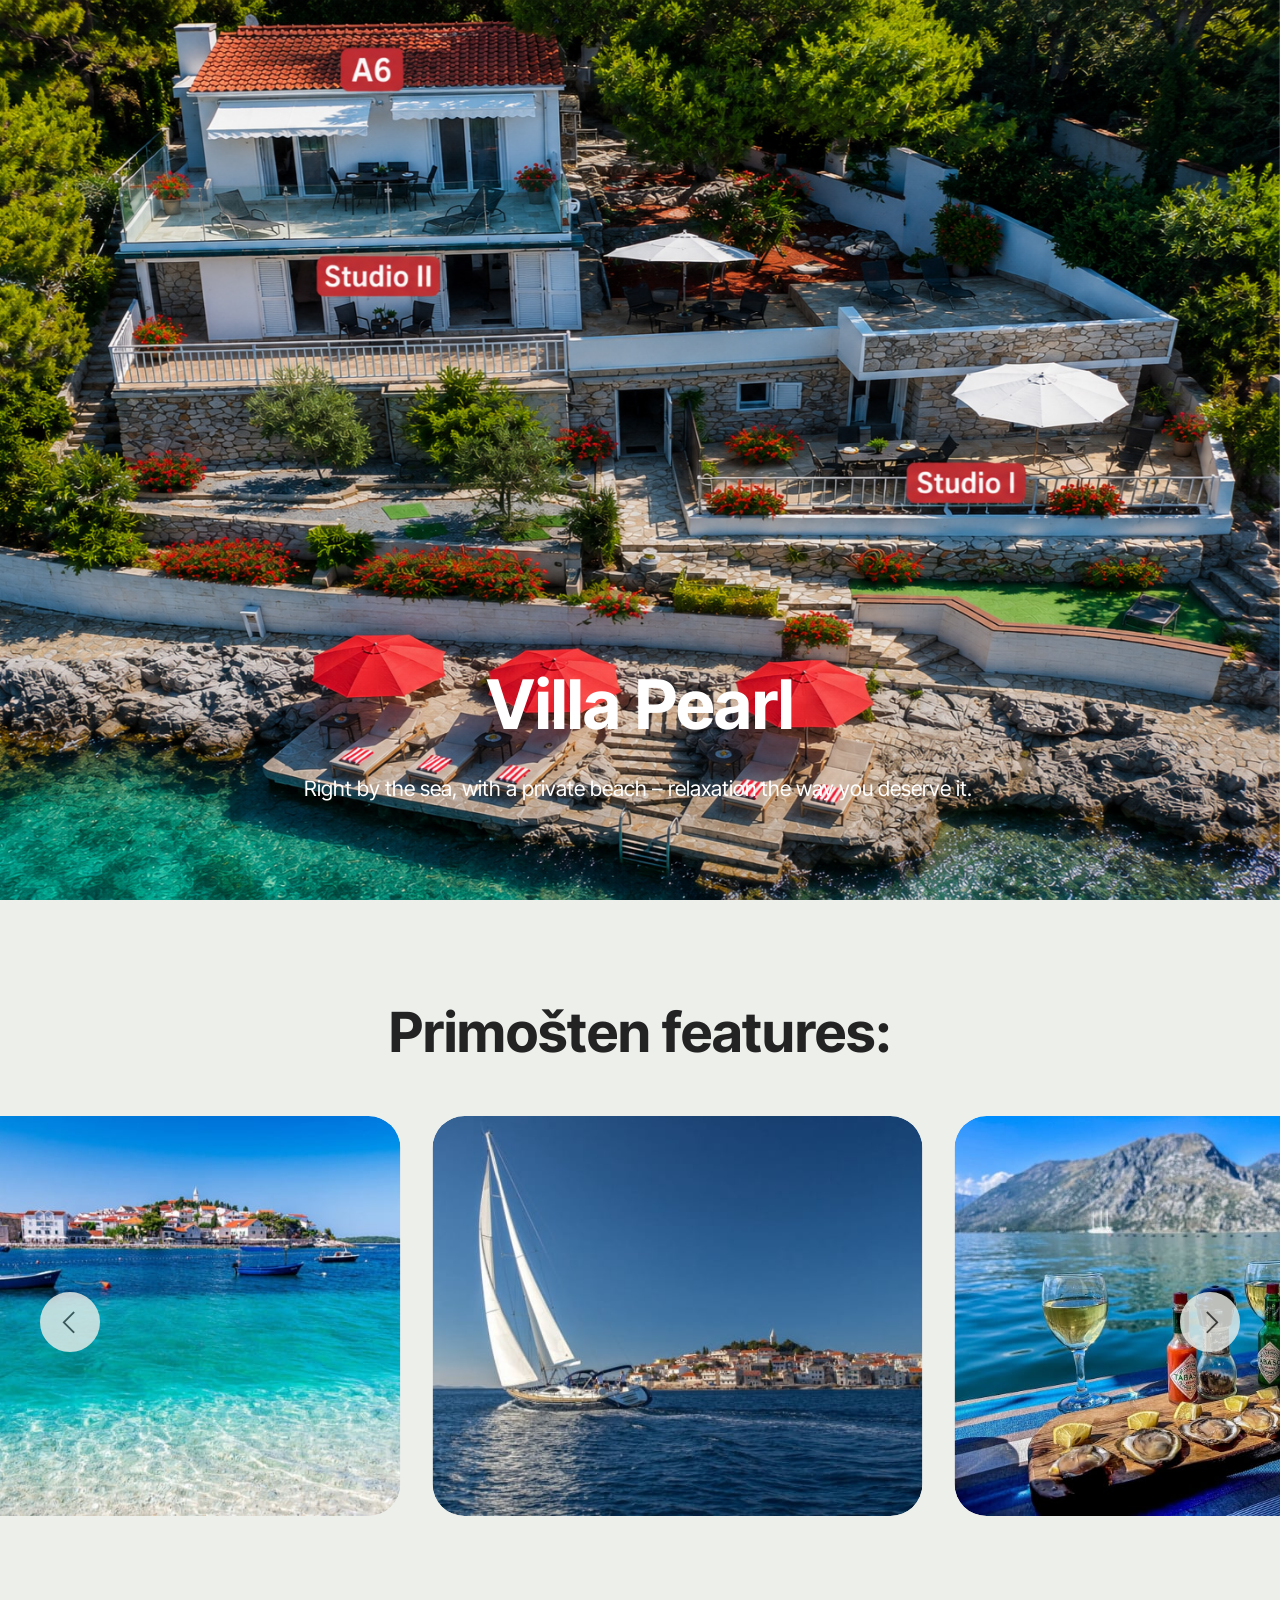
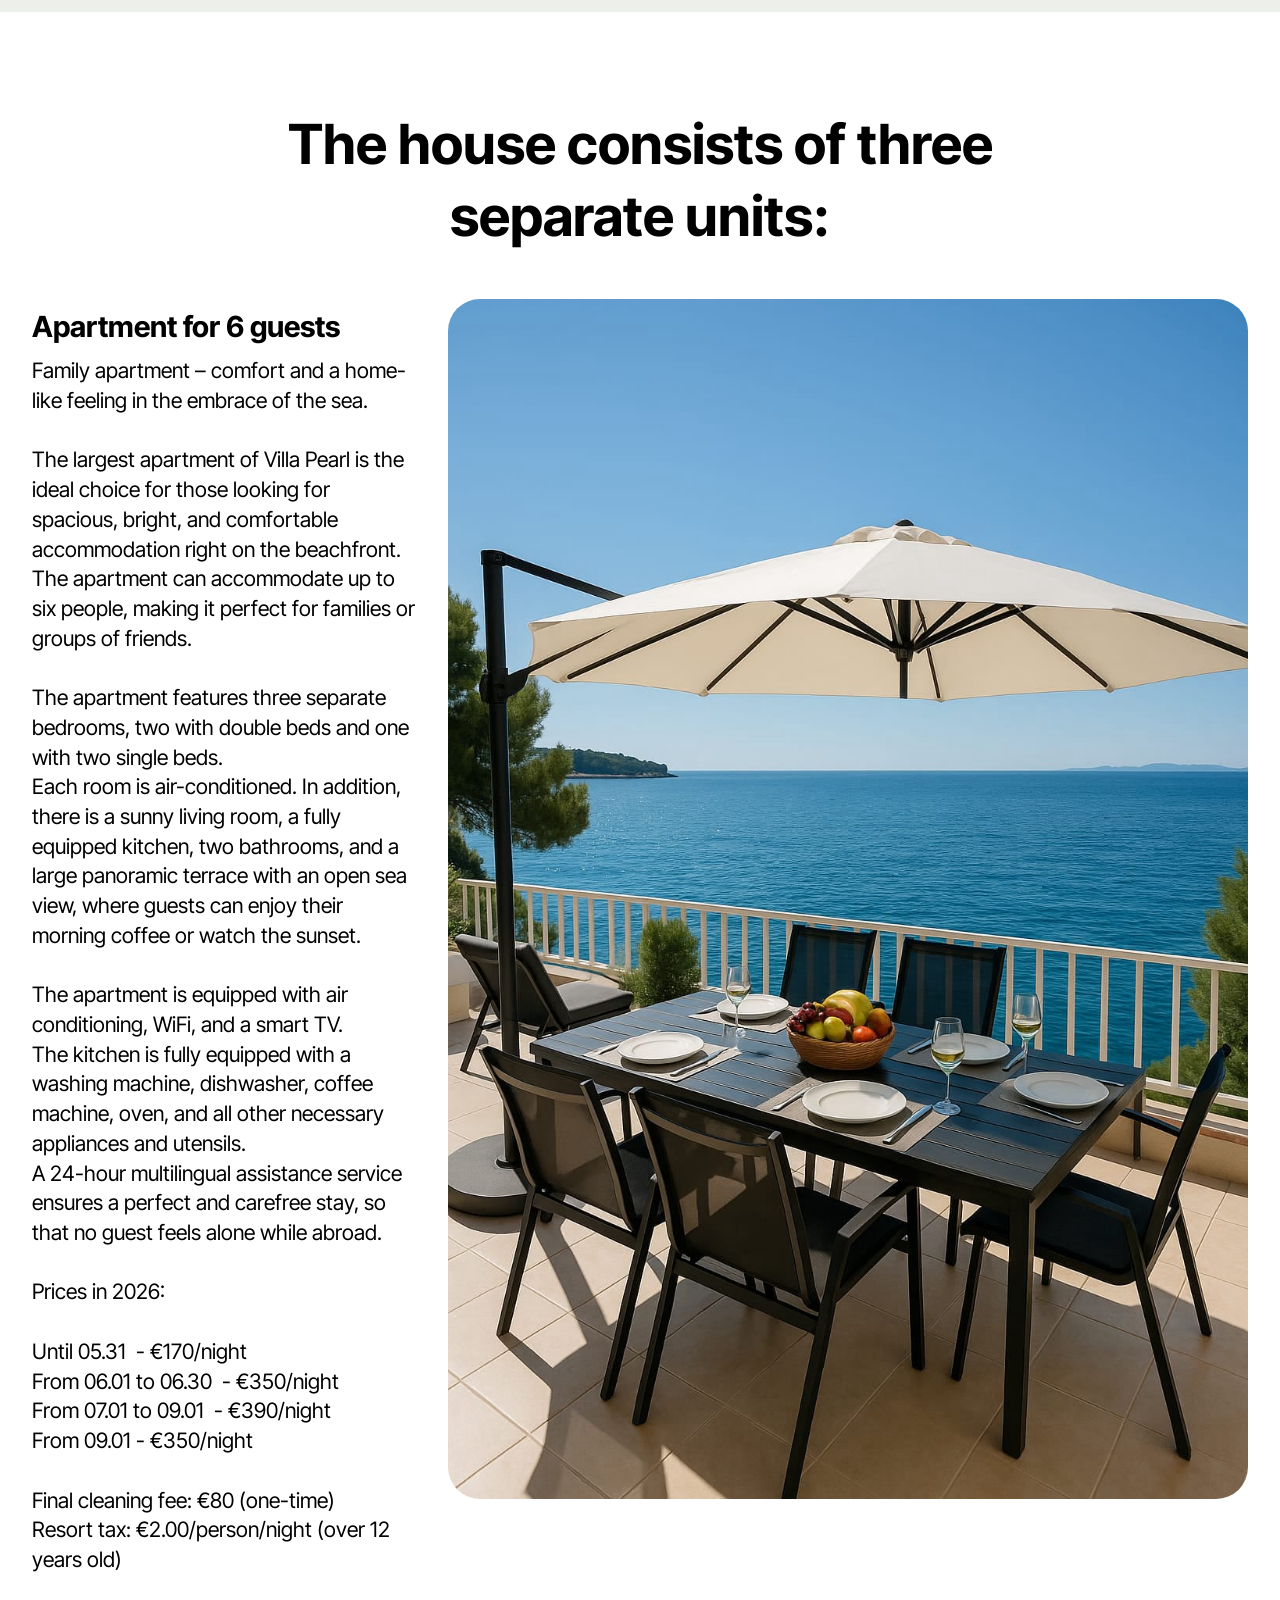
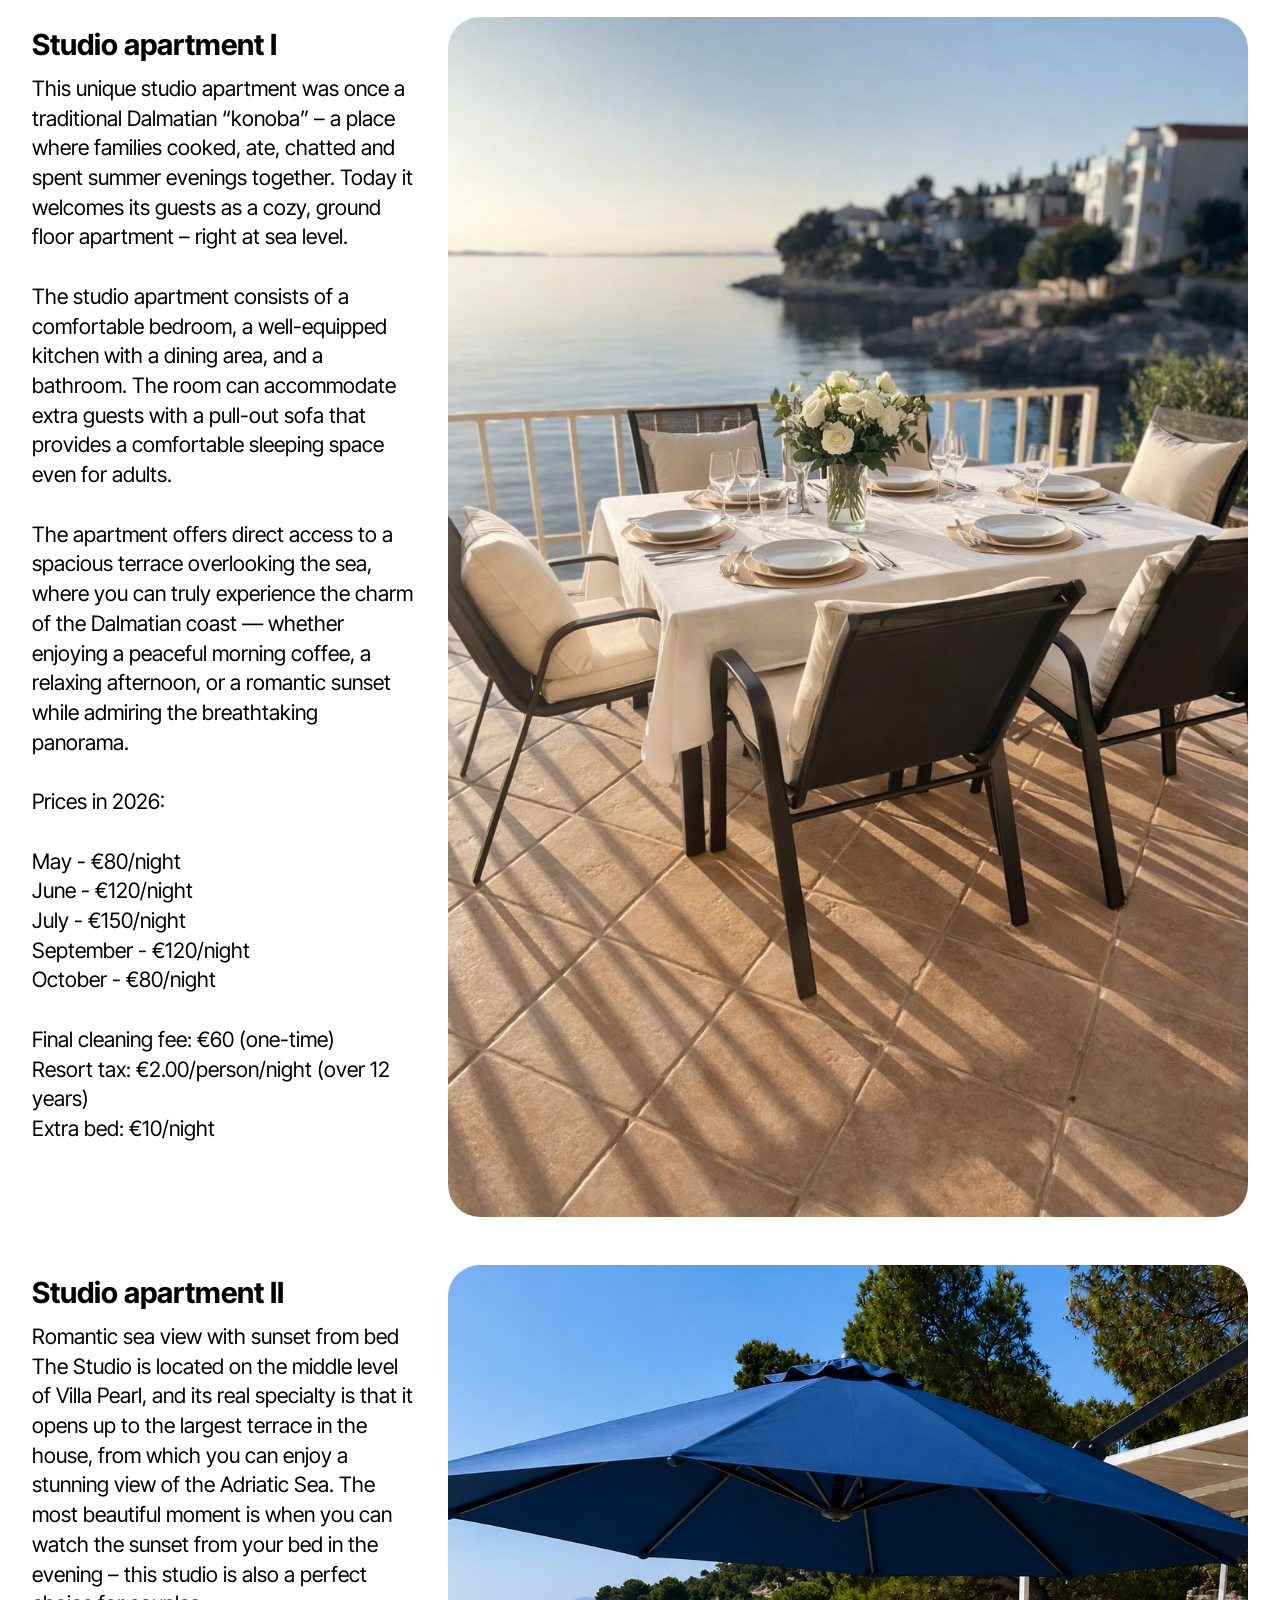
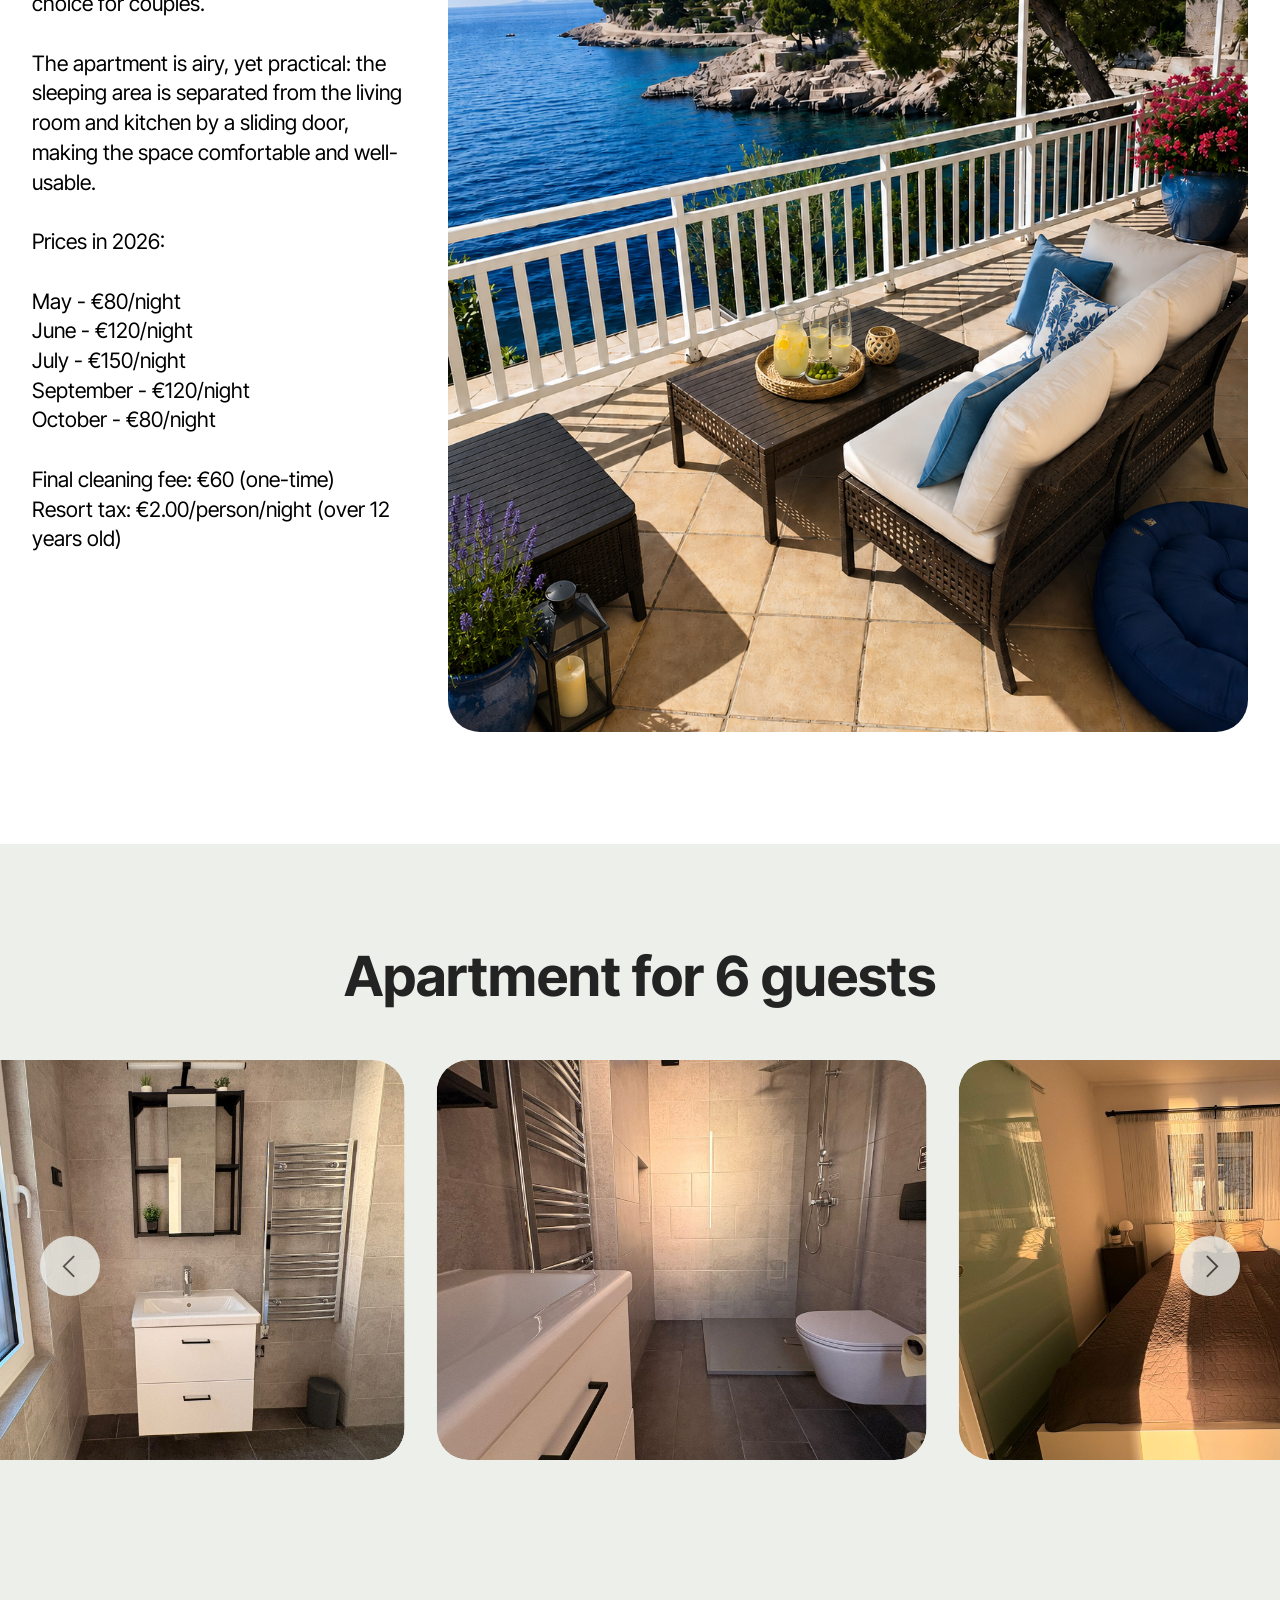
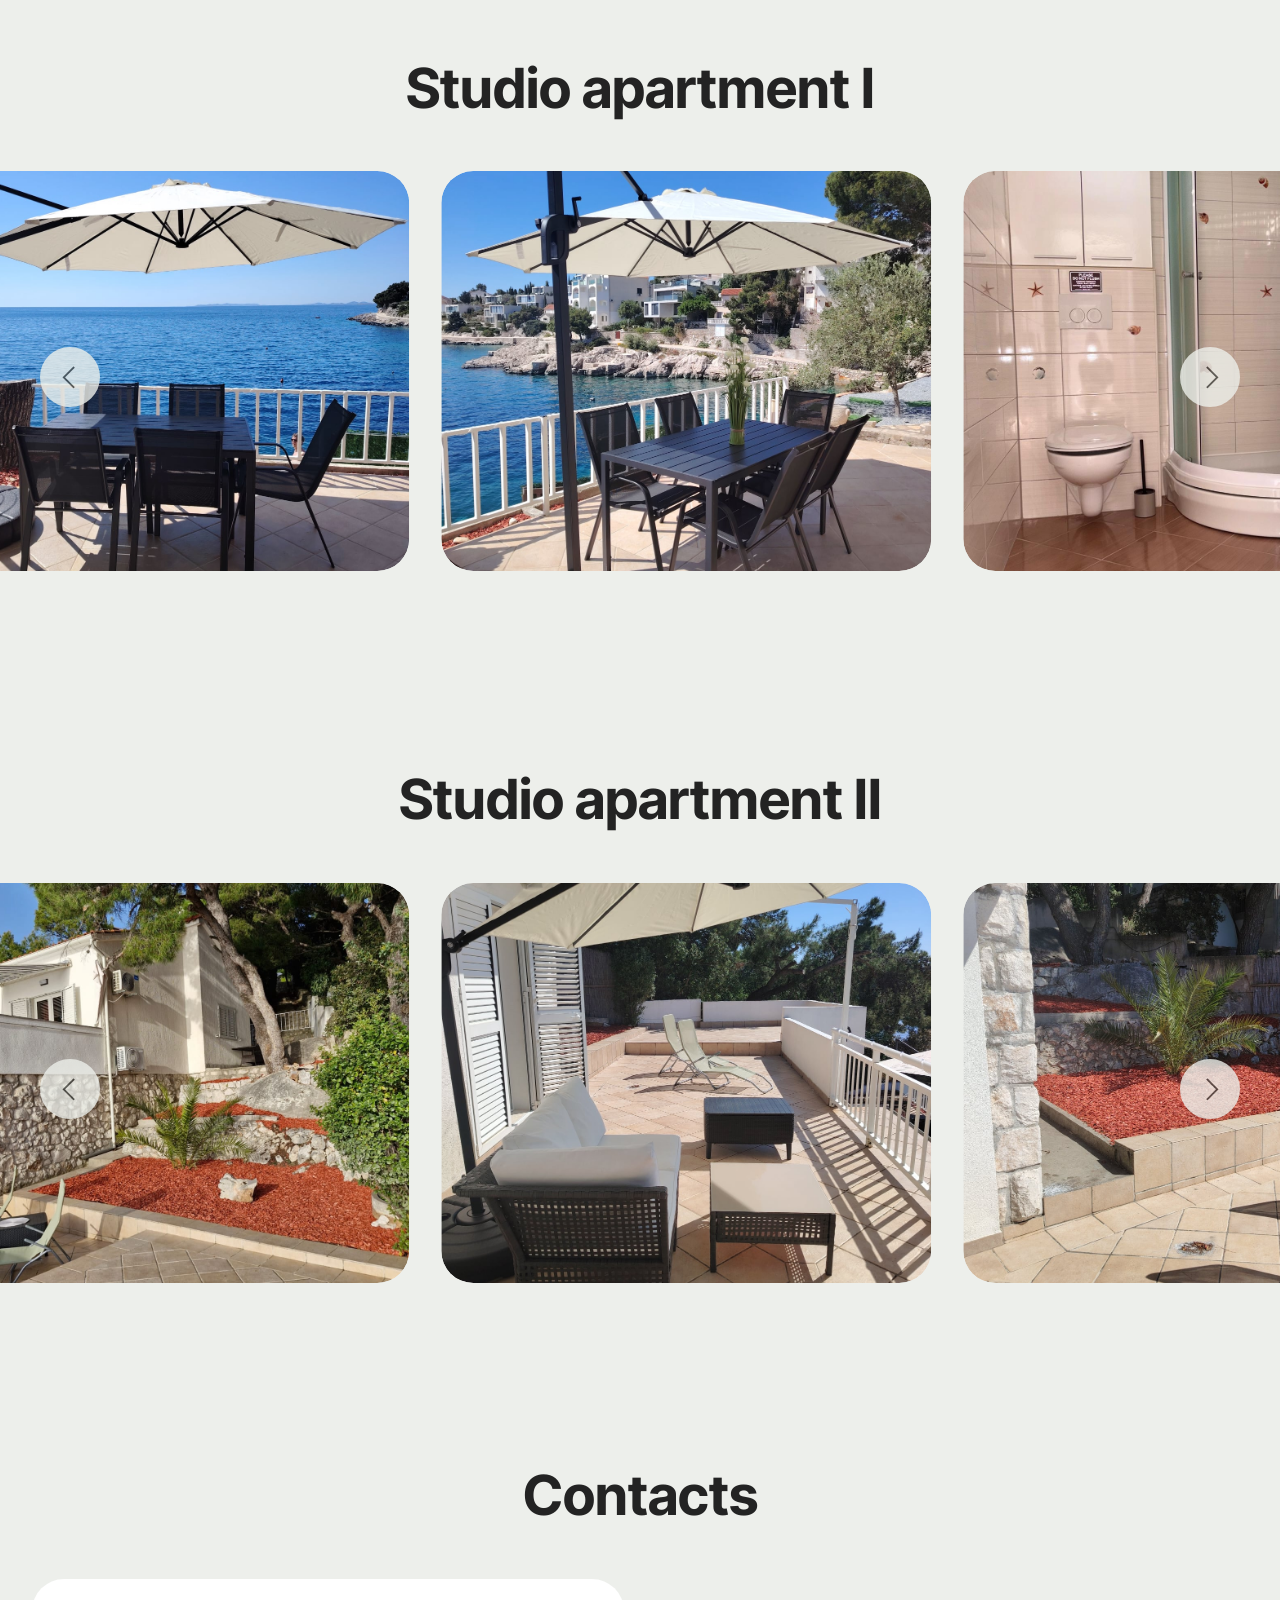
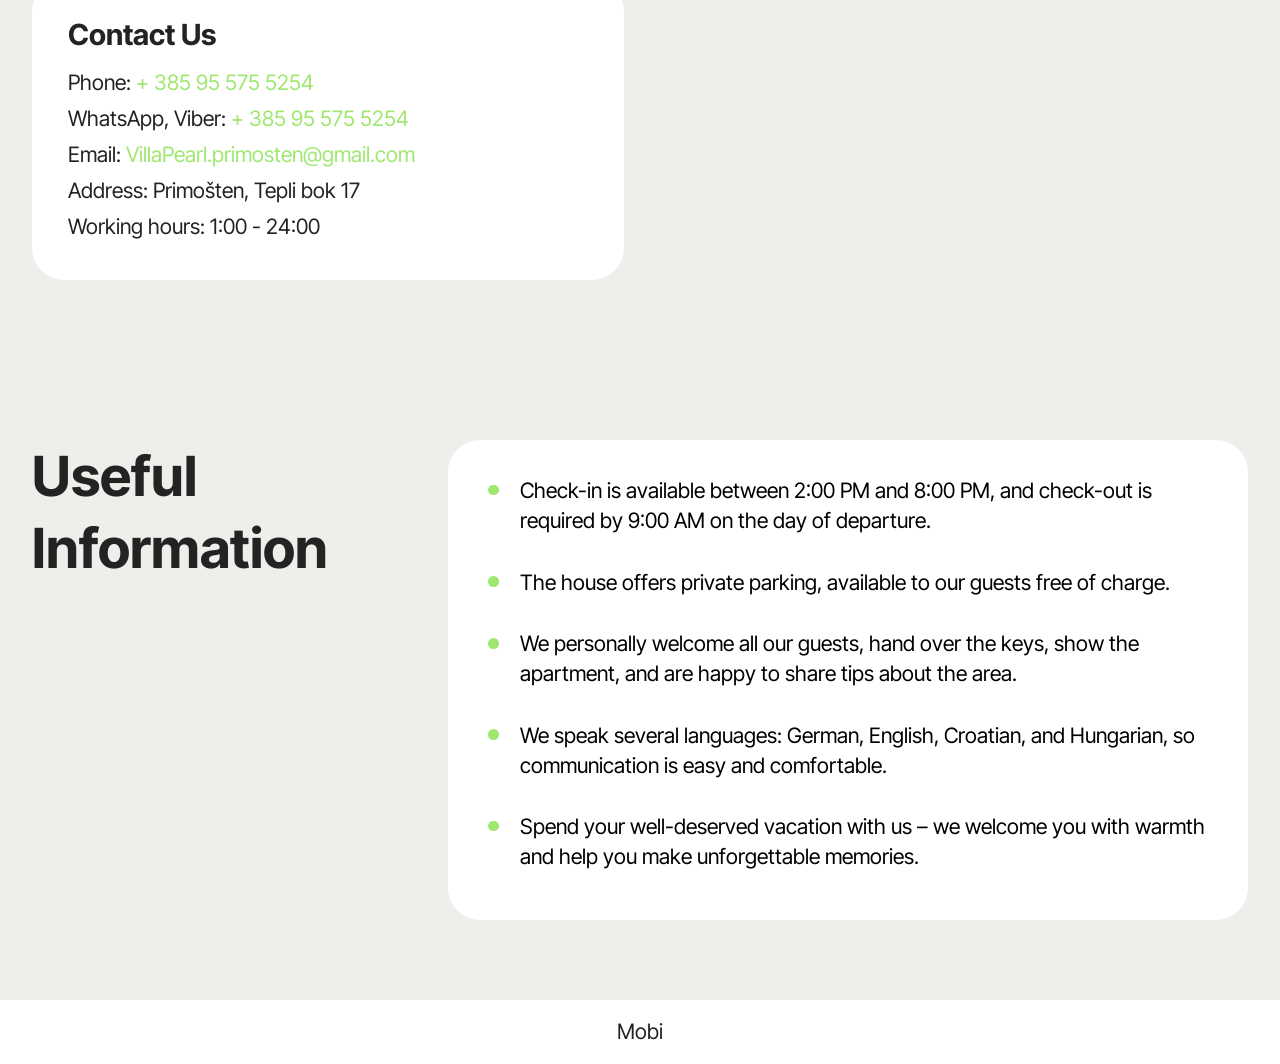
==== commit 8323689e: "Add files via upload" ====
--- a/index.html
+++ b/index.html
@@ -156,7 +156,7 @@
       </div>
       <div class="col-md-12 col-lg-8 item-wrapper">
         <div class="image-wrapper mb-5">
-          <img src="assets/images/big_app/title_1.jpg" alt="Mobi">
+          <img src="assets/images/img-20250604-wa0014-1024x1536.jpg" alt="Mobi_1">
         </div>
       </div>
     </div>
@@ -164,7 +164,13 @@
       <div class="col-12 col-lg">
         <p class="mbr-card-subtitle mbr-fonts-style mt-0 mb-2 display-7"></p>
         <h5 class="mbr-card-title mbr-fonts-style mt-0 mb-2 display-5"><strong>Studio apartment I</strong></h5>
-        <p class="mbr-text mbr-fonts-style mt-0 display-7">This unique studio apartment was once a traditional Dalmatian “konoba” – a place where families cooked, ate, chatted and spent summer evenings together. Today it welcomes its guests as a cozy, ground floor apartment – ​​right at sea level.<br><br>The apartment consists of two separate parts:<br>– a spacious bedroom,<br>– and a separate room with a kitchen and bathroom.<br><br>In front of the house there is a huge terrace overlooking the sea, where you can enjoy Dalmatian feeling while having your morning coffee, afternoon relaxation or a romantic sunset.<br>
+        <p class="mbr-text mbr-fonts-style mt-0 display-7">This unique studio apartment was once a traditional Dalmatian “konoba” – a place where families cooked, ate, chatted and spent summer evenings together. Today it welcomes its guests as a cozy, ground floor apartment – ​​right at sea level.
+<br><br>
+The studio apartment consists of a comfortable bedroom, a well-equipped kitchen with a dining area, and a bathroom.
+The room can accommodate extra guests with a pull-out sofa that provides a comfortable sleeping space even for adults.
+<br><br>
+The apartment offers direct access to a spacious terrace overlooking the sea, where you can truly experience the charm of the Dalmatian coast — whether enjoying a peaceful morning coffee, a relaxing afternoon, or a romantic sunset while admiring the breathtaking panorama.
+<br>
 <br>Prices in 2026:<br>
 <br>May - €80/night
 <br>June - €120/night
@@ -177,14 +183,17 @@
       </div>
       <div class="col-md-12 col-lg-8 item-wrapper">
         <div class="image-wrapper mb-5">
-          <img src="assets/images/img-20250502-wa0008-1200x1600.jpg" alt="Mobi" data-slide-to="1" data-bs-slide-to="1">
+          <img src="assets/images/big_app/title_1.jpg" alt="Mobi" data-slide-to="1" data-bs-slide-to="1">
         </div>
       </div>
     </div><div class="row justify-content-center item features-without-image">
       <div class="col-12 col-lg">
         <p class="mbr-card-subtitle mbr-fonts-style mt-0 mb-2 display-7"></p>
         <h5 class="mbr-card-title mbr-fonts-style mt-0 mb-2 display-5"><strong>Studio apartment II</strong></h5>
-        <p class="mbr-text mbr-fonts-style mt-0 display-7">Romantic sea view with sunset from bed<br>The Studio is located on the middle level of Villa Pearl, and its real specialty is that it opens up to the largest terrace in the house, from which you can enjoy a stunning view of the Adriatic Sea. The most beautiful moment is when you can watch the sunset from your bed in the evening – this studio is also a perfect choice for couples or those arriving with a child.<br><br>The apartment is airy, yet practical: the sleeping area is separated from the living room and kitchen by a sliding door, making the space comfortable and well-usable.<br>
+        <p class="mbr-text mbr-fonts-style mt-0 display-7">Romantic sea view with sunset from bed<br>
+The Studio is located on the middle level of Villa Pearl, and its real specialty is that it opens up to the largest terrace in the house, from which you can enjoy a stunning view of the Adriatic Sea. 
+The most beautiful moment is when you can watch the sunset from your bed in the evening – this studio is also a perfect choice for couples.
+<br><br>The apartment is airy, yet practical: the sleeping area is separated from the living room and kitchen by a sliding door, making the space comfortable and well-usable.<br>
 
 <br>Prices in 2026:<br>
 <br>May - €80/night
@@ -198,7 +207,7 @@
       </div>
       <div class="col-md-12 col-lg-8 item-wrapper">
         <div class="image-wrapper mb-5">
-          <img src="assets/images/img-20250502-151411-1696x2261.jpg" alt="Mobi" data-slide-to="2" data-bs-slide-to="3">
+          <img src="assets/images/app2_main.jpg" alt="Mobi" data-slide-to="2" data-bs-slide-to="3">
         </div>
       </div>
     </div>
@@ -222,80 +231,6 @@
                         <div class="embla__container">
                             
                             
-                            <div class="embla__slide slider-image item active" style="margin-left: 1rem; margin-right: 1rem;">
-                                <div class="slide-content">
-                                    <div class="item-img">
-                                        <div class="item-wrapper">
-                                            <img src="assets/images/img-20250604-wa0001-1200x900.jpg" alt="Mobi" title="" data-slide-to="0" data-bs-slide-to="0">
-                                        </div>
-                                    </div>
-                                </div>
-                            </div><div class="embla__slide slider-image item" style="margin-left: 1rem; margin-right: 1rem;">
-                                <div class="slide-content">
-                                    <div class="item-img">
-                                        <div class="item-wrapper">
-                                            <img src="assets/images/img-20250604-wa0006-1200x1600.jpg" alt="Mobi" title="" data-slide-to="1" data-bs-slide-to="1">
-                                        </div>
-                                    </div>
-                                </div>
-                            </div><div class="embla__slide slider-image item" style="margin-left: 1rem; margin-right: 1rem;">
-                                <div class="slide-content">
-                                    <div class="item-img">
-                                        <div class="item-wrapper">
-                                            <img src="assets/images/img-20250604-wa0007-1200x1600.jpg" alt="Mobi" title="" data-slide-to="2" data-bs-slide-to="2">
-                                        </div>
-                                    </div>
-                                </div>
-                            </div><div class="embla__slide slider-image item" style="margin-left: 1rem; margin-right: 1rem;">
-                                <div class="slide-content">
-                                    <div class="item-img">
-                                        <div class="item-wrapper">
-                                            <img src="assets/images/img-20250604-wa0008-1200x1600.jpg" alt="Mobi" title="" data-slide-to="3" data-bs-slide-to="3">
-                                        </div>
-                                    </div>
-                                </div>
-                            </div><div class="embla__slide slider-image item" style="margin-left: 1rem; margin-right: 1rem;">
-                                <div class="slide-content">
-                                    <div class="item-img">
-                                        <div class="item-wrapper">
-                                            <img src="assets/images/img-20250604-wa0005-1200x1600.jpg" alt="Mobi" title="" data-slide-to="4" data-bs-slide-to="4">
-                                        </div>
-                                    </div>
-                                </div>
-                            </div><div class="embla__slide slider-image item" style="margin-left: 1rem; margin-right: 1rem;">
-                                <div class="slide-content">
-                                    <div class="item-img">
-                                        <div class="item-wrapper">
-                                            <img src="assets/images/img-20250604-wa0006-1200x1600.jpg" alt="Mobi" title="" data-slide-to="5" data-bs-slide-to="5">
-                                        </div>
-                                    </div>
-                                </div>
-                            </div><div class="embla__slide slider-image item" style="margin-left: 1rem; margin-right: 1rem;">
-                                <div class="slide-content">
-                                    <div class="item-img">
-                                        <div class="item-wrapper">
-                                            <img src="assets/images/img-20250604-wa0007-1200x1600.jpg" alt="Mobi" title="" data-slide-to="6" data-bs-slide-to="6">
-                                        </div>
-                                    </div>
-                                </div>
-                            </div><div class="embla__slide slider-image item" style="margin-left: 1rem; margin-right: 1rem;">
-                                <div class="slide-content">
-                                    <div class="item-img">
-                                        <div class="item-wrapper">
-                                            <img src="assets/images/img-20250604-wa0009-1200x1600.jpg" alt="Mobi" title="" data-slide-to="7" data-bs-slide-to="7">
-                                        </div>
-                                    </div>
-                                </div>
-                            </div>
-			     <div class="embla__slide slider-image item" style="margin-left: 1rem; margin-right: 1rem;">
-                                <div class="slide-content">
-                                    <div class="item-img">
-                                        <div class="item-wrapper">
-                                            <img src="assets/images/img-20250604-wa0012-800x600.jpg" alt="Mobi" title="" data-slide-to="8" data-bs-slide-to="8">
-                                        </div>
-                                    </div>
-                                </div>
-                            </div>
                             
 
 			     <div class="embla__slide slider-image item" style="margin-left: 1rem; margin-right: 1rem;">
@@ -474,55 +409,11 @@
                 <div class="embla position-relative" data-skip-snaps="true" data-align="center" data-contain-scroll="trimSnaps" data-loop="true" data-auto-play="true" data-auto-play-interval="2" data-draggable="true">
                     <div class="embla__viewport">
                         <div class="embla__container">
-                            <div class="embla__slide slider-image item active" style="margin-left: 1rem; margin-right: 1rem;">
-                                <div class="slide-content">
-                                    <div class="item-img">
-                                        <div class="item-wrapper">
-                                            <img src="assets/images/img-20250502-145845-1200x1600.jpg" alt="Mobi" title="" data-slide-to="0" data-bs-slide-to="0">
-                                        </div>
-                                    </div>
-                                </div>
-                            </div><div class="embla__slide slider-image item" style="margin-left: 1rem; margin-right: 1rem;">
-                                <div class="slide-content">
-                                    <div class="item-img">
-                                        <div class="item-wrapper">
-                                            <img src="assets/images/img-20250502-145853-1200x1600.jpg" alt="Mobi" title="" data-slide-to="1" data-bs-slide-to="1">
-                                        </div>
-                                    </div>
-                                </div>
-                            </div><div class="embla__slide slider-image item" style="margin-left: 1rem; margin-right: 1rem;">
-                                <div class="slide-content">
-                                    <div class="item-img">
-                                        <div class="item-wrapper">
-                                            <img src="assets/images/photo-2025-09-06-14-23-19-960x1280.jpg" alt="Mobi" title="" data-slide-to="2" data-bs-slide-to="2">
-                                        </div>
-                                    </div>
-                                </div>
-                            </div><div class="embla__slide slider-image item" style="margin-left: 1rem; margin-right: 1rem;">
-                                <div class="slide-content">
-                                    <div class="item-img">
-                                        <div class="item-wrapper">
-                                            <img src="assets/images/img-20250502-1459211-1200x1600.jpg" alt="Mobi" title="" data-slide-to="3" data-bs-slide-to="3">
-                                        </div>
-                                    </div>
-                                </div>
-                            </div><div class="embla__slide slider-image item" style="margin-left: 1rem; margin-right: 1rem;">
-                                <div class="slide-content">
-                                    <div class="item-img">
-                                        <div class="item-wrapper">
-                                            <img src="assets/images/img-20250502-145950-1200x1600.jpg" alt="Mobi" title="" data-slide-to="4" data-bs-slide-to="4">
-                                        </div>
-                                    </div>
-                                </div>
-                            </div><div class="embla__slide slider-image item" style="margin-left: 1rem; margin-right: 1rem;">
-                                <div class="slide-content">
-                                    <div class="item-img">
-                                        <div class="item-wrapper">
-                                            <img src="assets/images/img-20250502-150038-1200x1600.jpg" alt="Mobi" title="" data-slide-to="5" data-bs-slide-to="5">
-                                        </div>
-                                    </div>
-                                </div>
-                            </div><div class="embla__slide slider-image item" style="margin-left: 1rem; margin-right: 1rem;">
+
+
+
+
+			   <div class="embla__slide slider-image item" style="margin-left: 1rem; margin-right: 1rem;">
                                 <div class="slide-content">
                                     <div class="item-img">
                                         <div class="item-wrapper">
@@ -838,13 +729,13 @@
                             <li class="mbr-text item-wrap">WhatsApp, Viber: <a href="tel:+12345678910" class="text-primary">+ 385 95 575 5254&nbsp;</a></li>
                             <li class="mbr-text item-wrap">Email: <a href="mailto:info@site.com" class="text-primary">VillaPearl.primosten@gmail.com</a></li>
                             <li class="mbr-text item-wrap">Address: Primošten, Tepli bok 17</li>
-                            <li class="mbr-text item-wrap">Working hours: 5:00 - 24:00PM</li>
+                            <li class="mbr-text item-wrap">Working hours: 1:00 - 24:00</li>
                         </ul>
                     </div>
                 </div>
             </div>
             <div class="map-wrapper col-md-12 col-lg-6">
-                <div class="google-map"><iframe frameborder="0" style="border:0" src="https://www.google.com/maps/embed?pb=!1m14!1m12!1m3!1d5779.832819661408!2d15.925795407561996!3d43.58745742586251!2m3!1f0!2f0!3f0!3m2!1i1024!2i768!4f13.1!5e0!3m2!1sru!2shr!4v1749491789130!5m2!1sru!2shr" allowfullscreen=""></iframe></div>
+                <div class="google-map"><iframe frameborder="0" style="border:0" src="https://www.google.com/maps/embed?pb=!1m14!1m12!1m3!1d5779.832819661408!2d15.925795407561996!3d43.58745742586251!2m3!1f0!2f0!3f0!3m2!1i1024!2i768!4f13.1!5e0!3m2!1sen!2shr!4v1749491789130!5m2!1sen!2shr" allowfullscreen=""></iframe></div>
             </div>
         </div>
     </div>
--- a/assets/mobirise/css/mbr-additional.css
+++ b/assets/mobirise/css/mbr-additional.css
@@ -780,7 +780,7 @@
 }
 .cid-uKUWPBZ0il {
   display: flex;
-  background-image: url("../../../assets/images/img-20250604-wa0014-1024x1536.jpg");
+  background-image: url("../../../assets/images/main_img_1.jpg");
 }
 .cid-uKUWPBZ0il .mbr-overlay {
   background-color: #000000;
--- a/assets/mobirise/css/mbr-additional.css
+++ b/assets/mobirise/css/mbr-additional.css
@@ -780,7 +780,7 @@
 }
 .cid-uKUWPBZ0il {
   display: flex;
-  background-image: url("../../../assets/images/img-20250604-wa0014-1024x1536.jpg");
+  background-image: url("../../../assets/images/main_img_1.jpg");
 }
 .cid-uKUWPBZ0il .mbr-overlay {
   background-color: #000000;
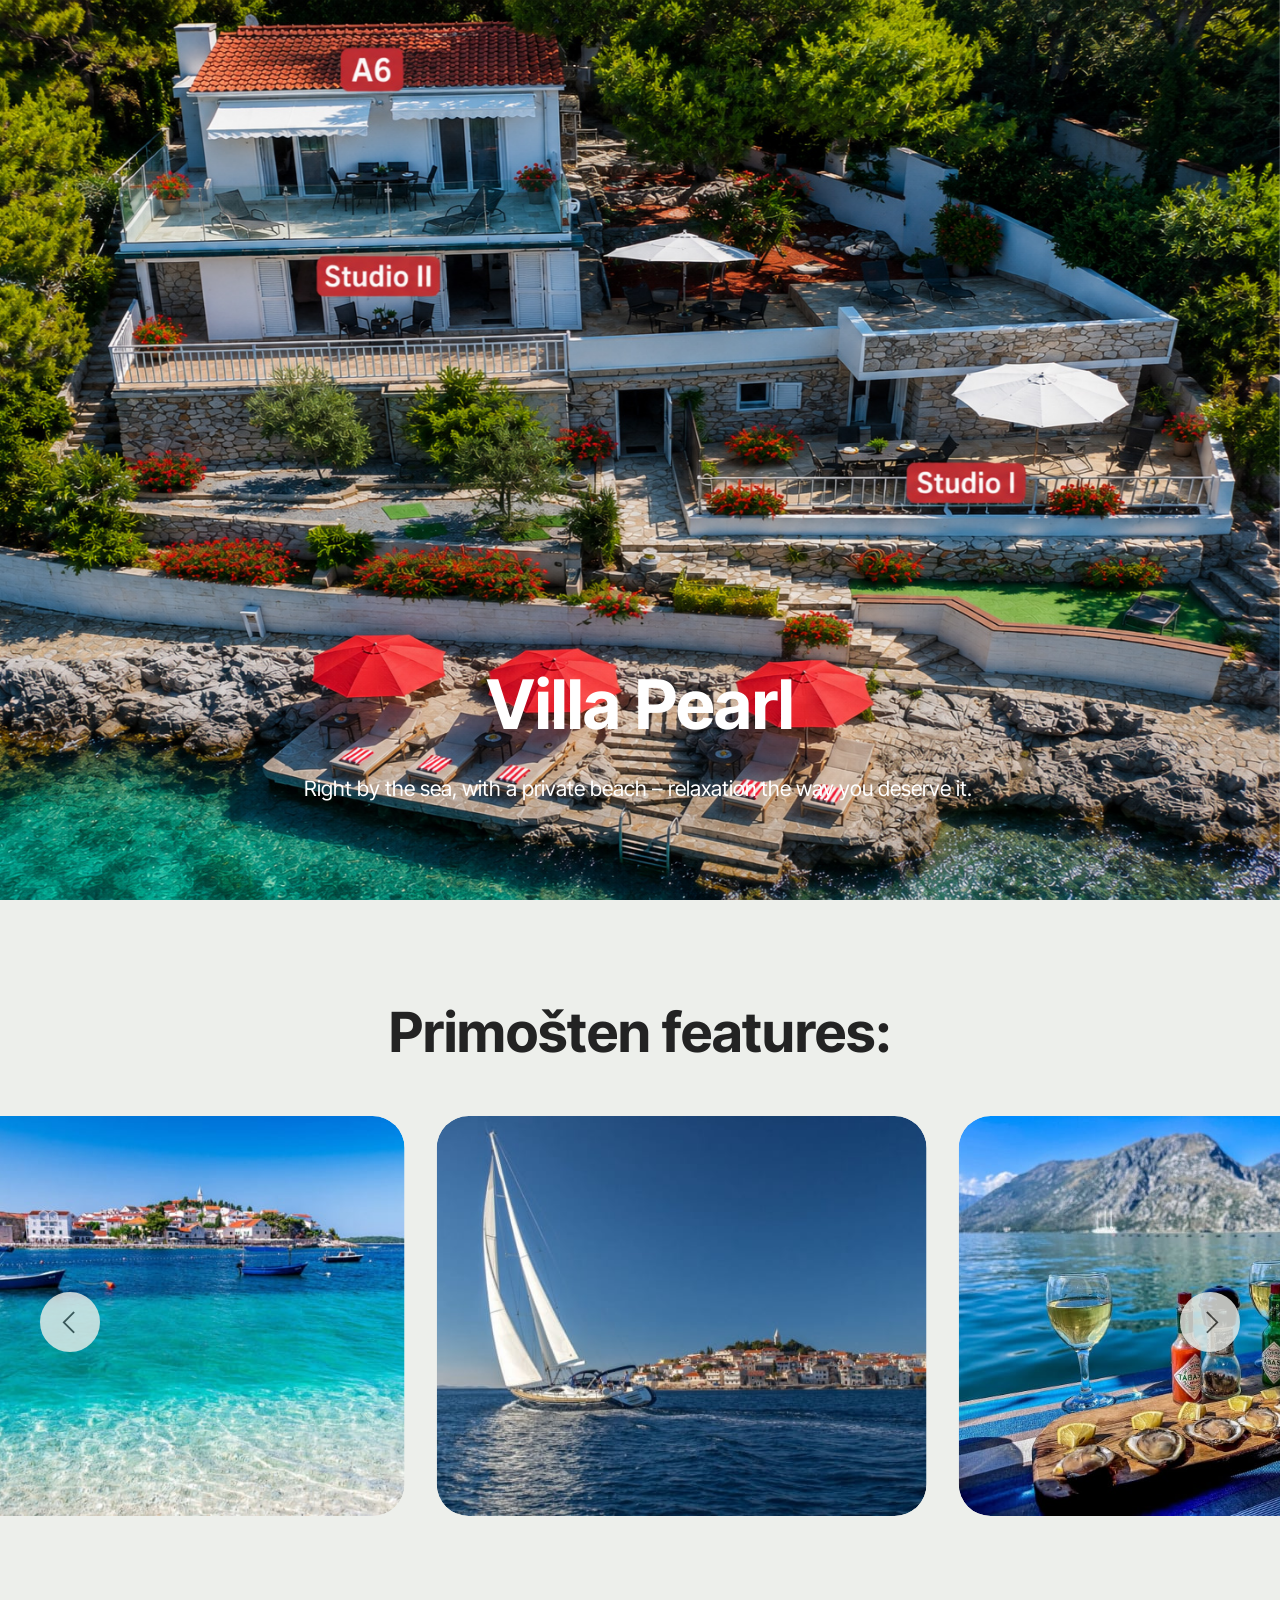
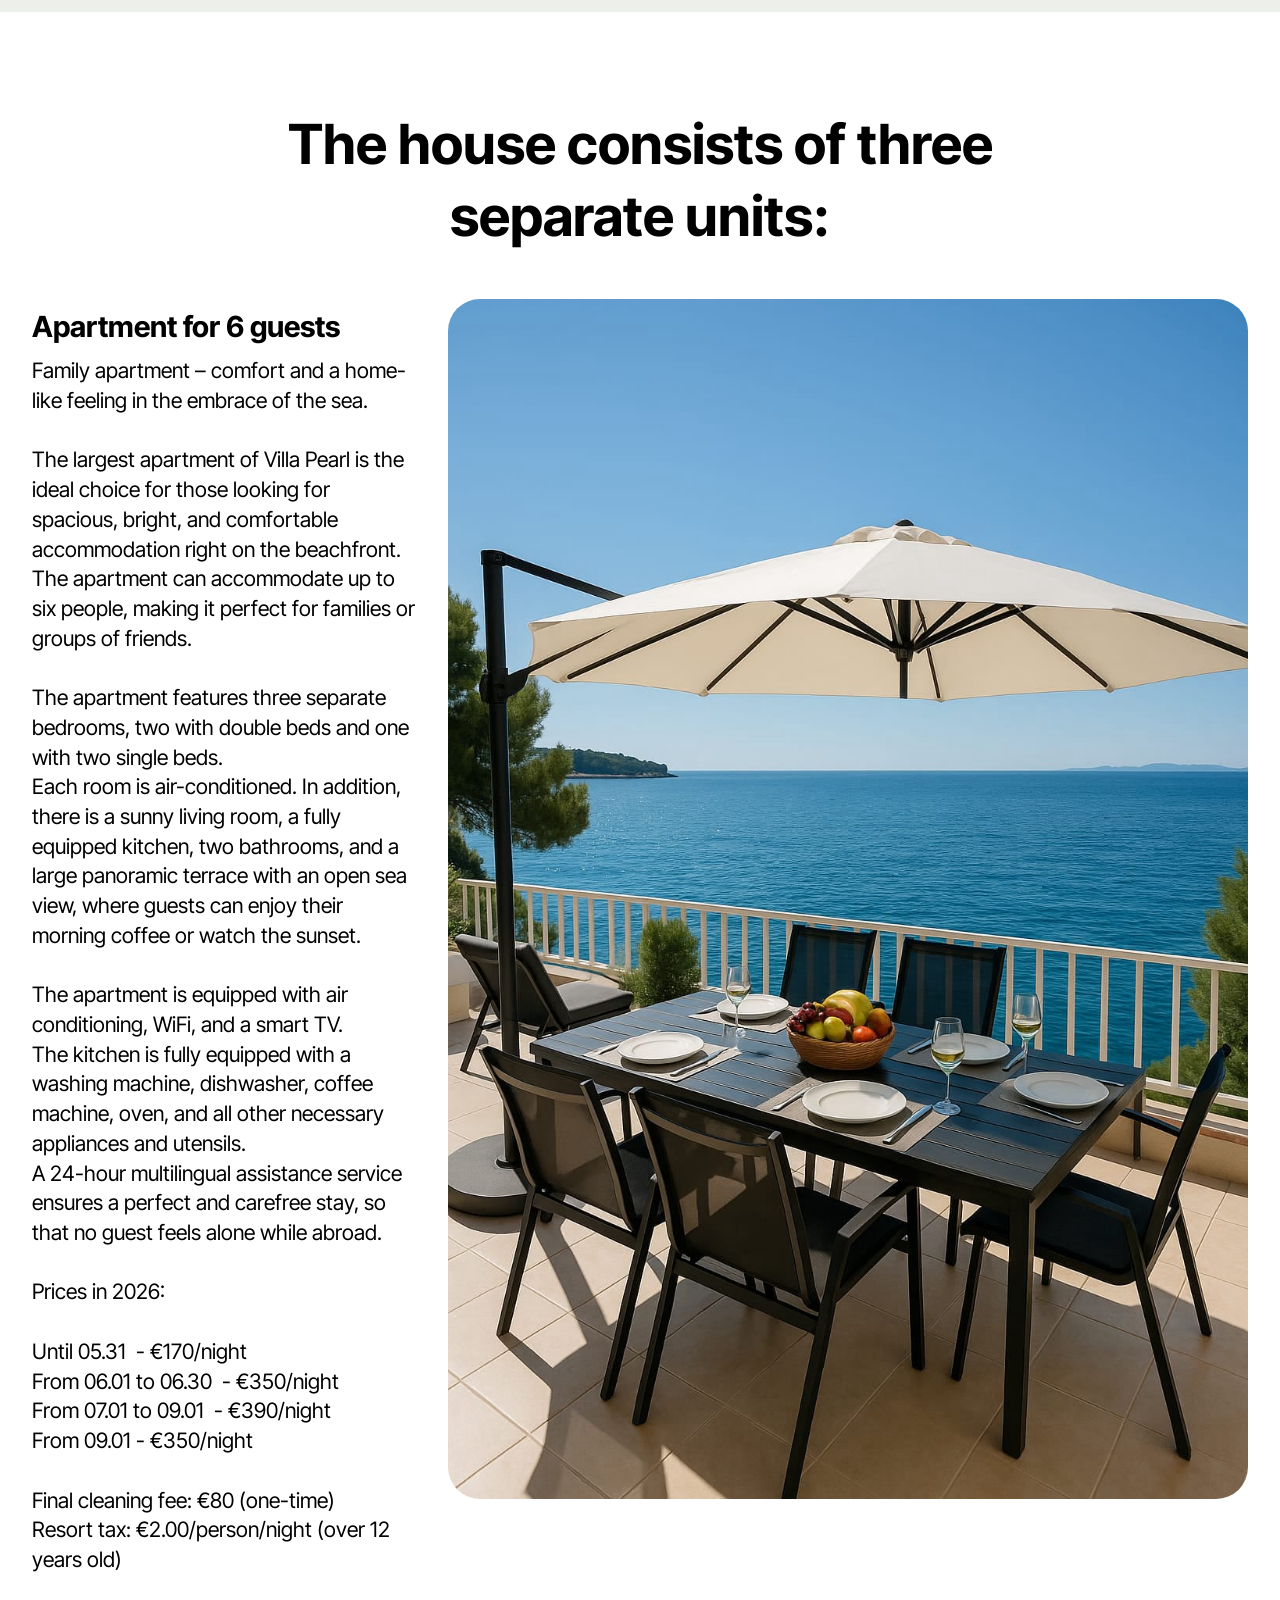
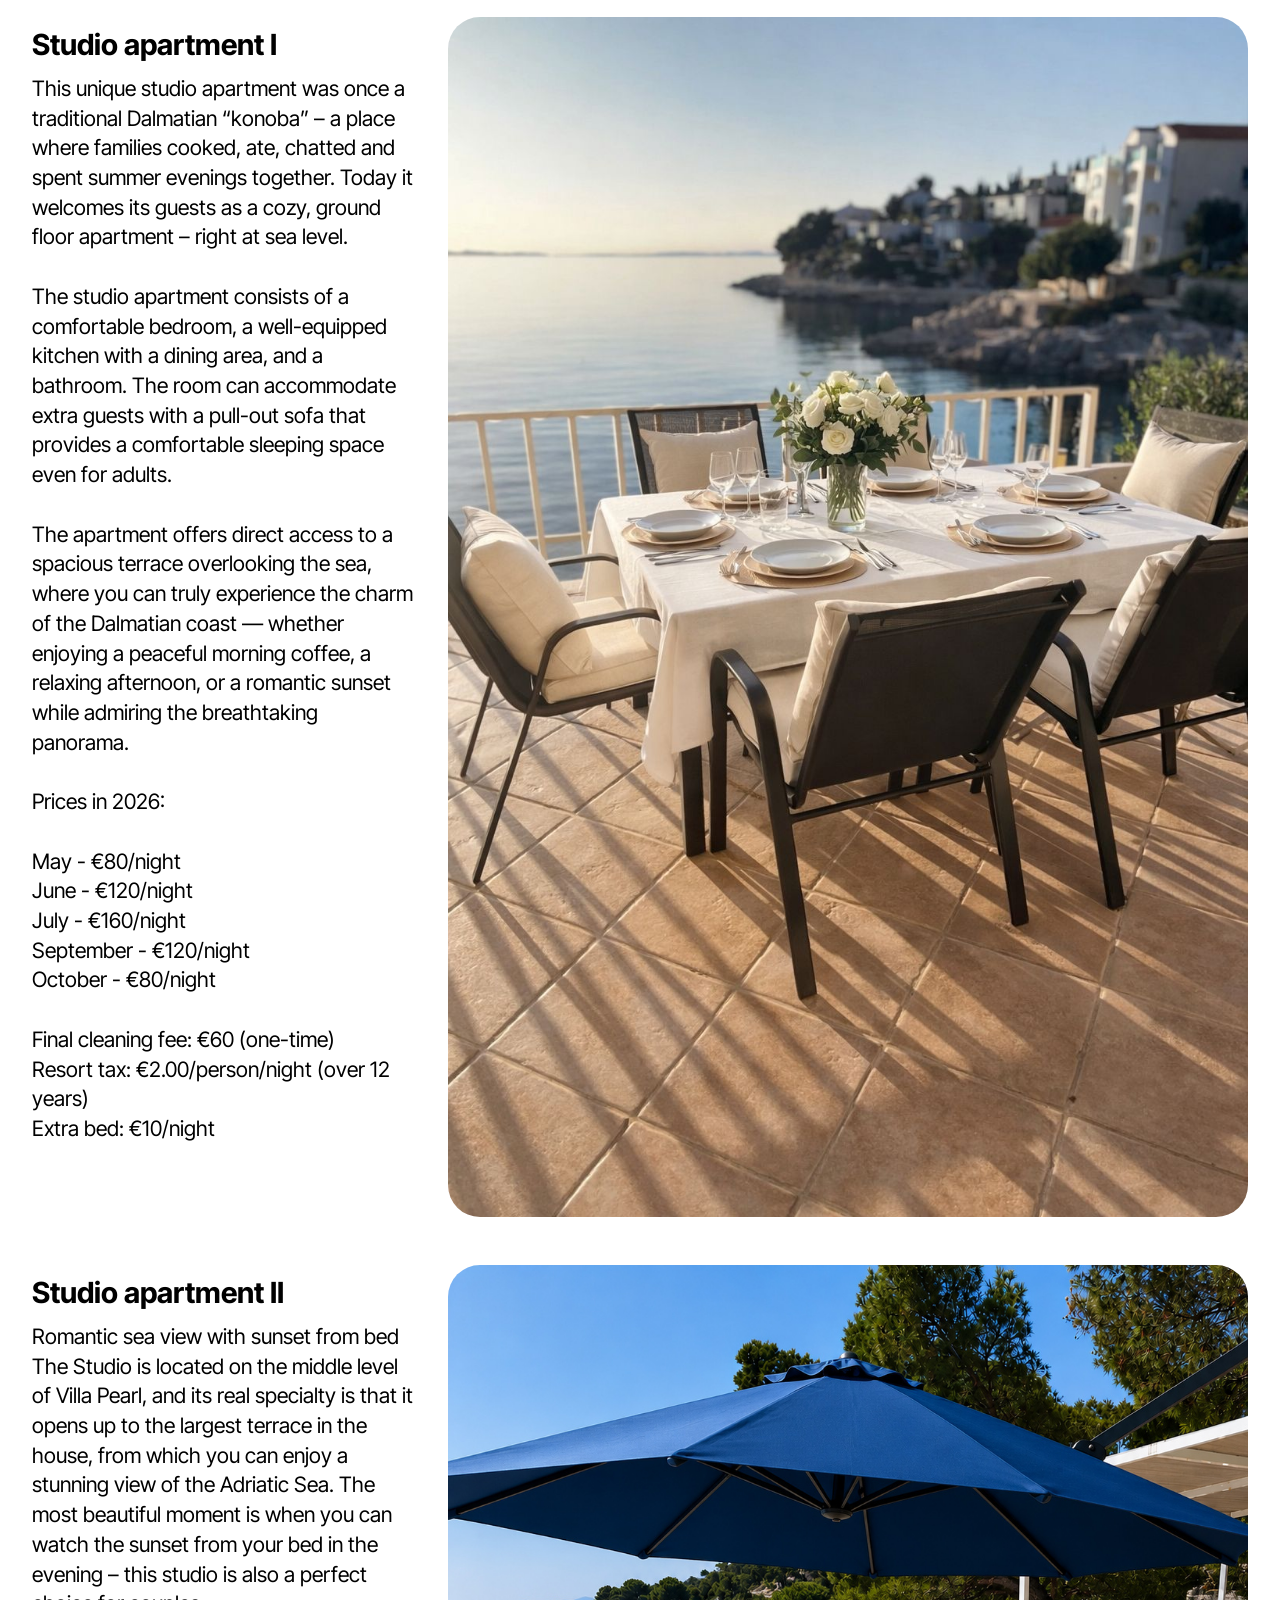
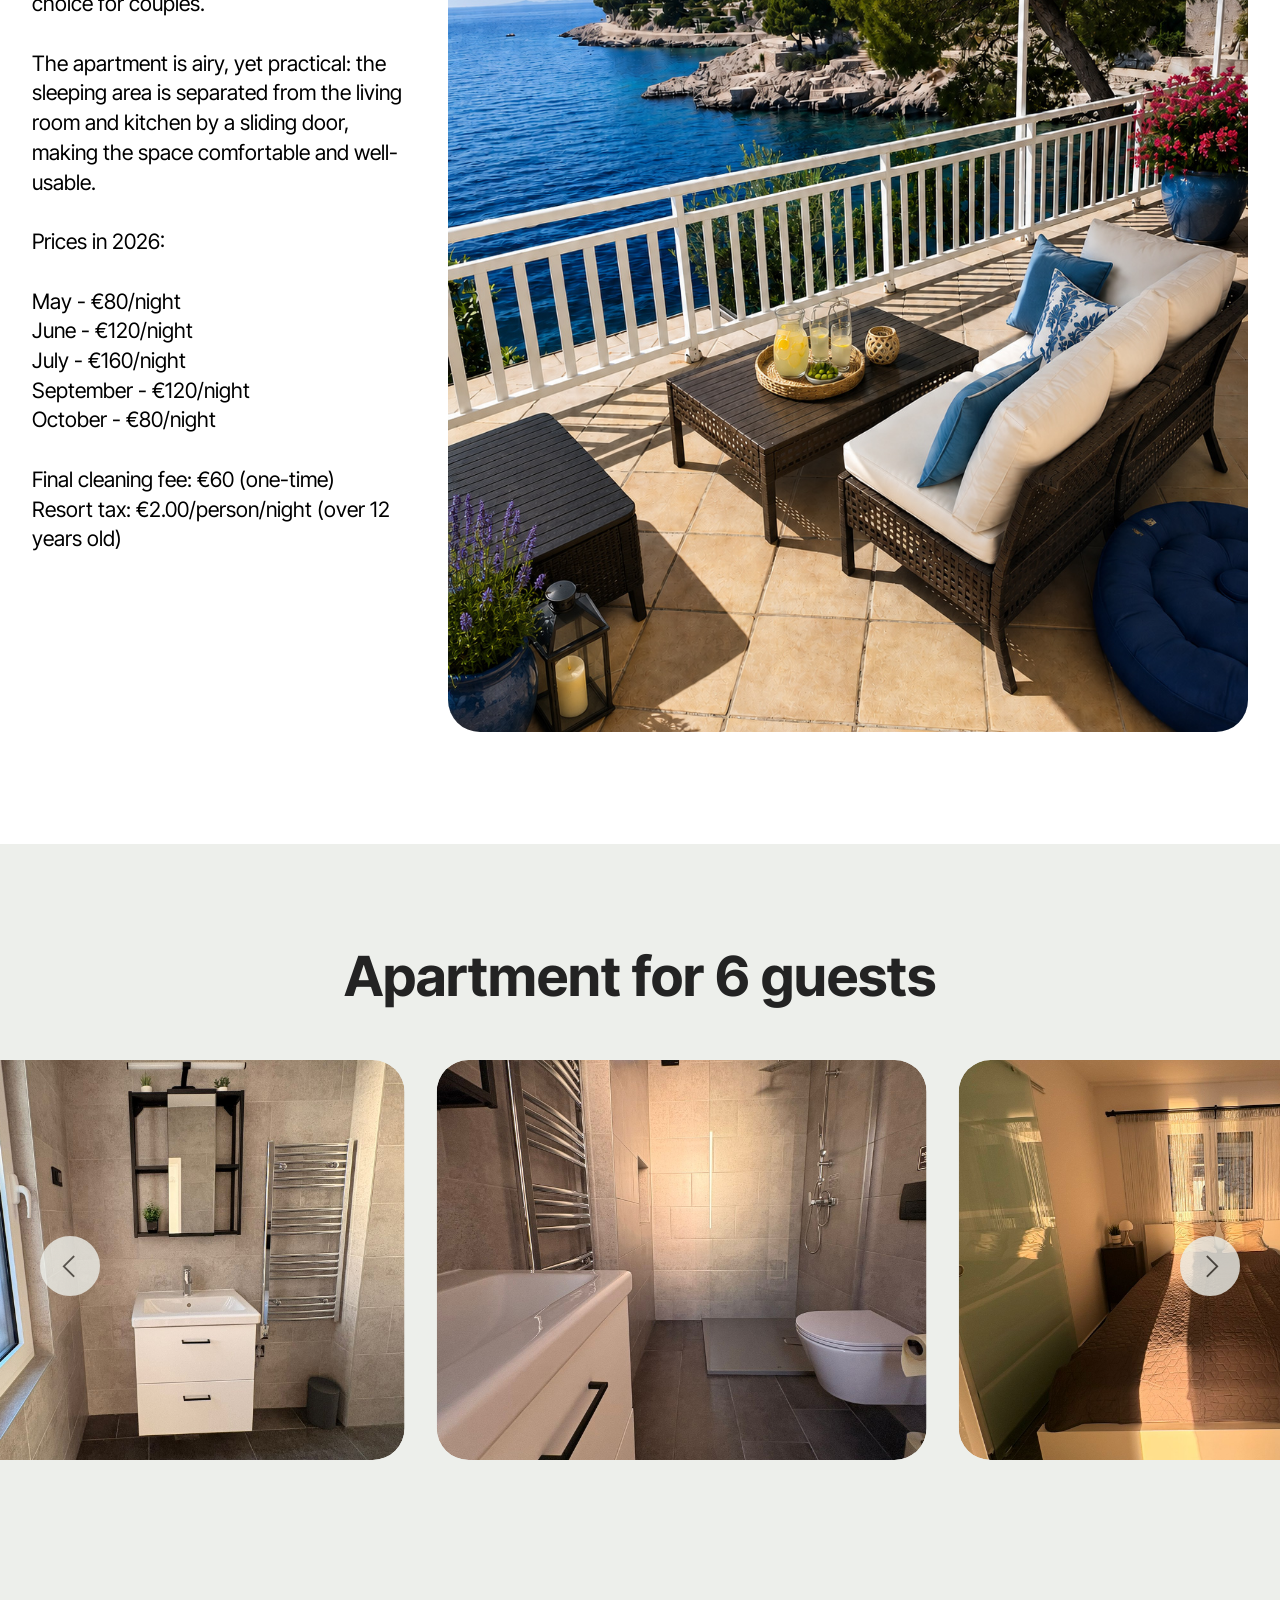
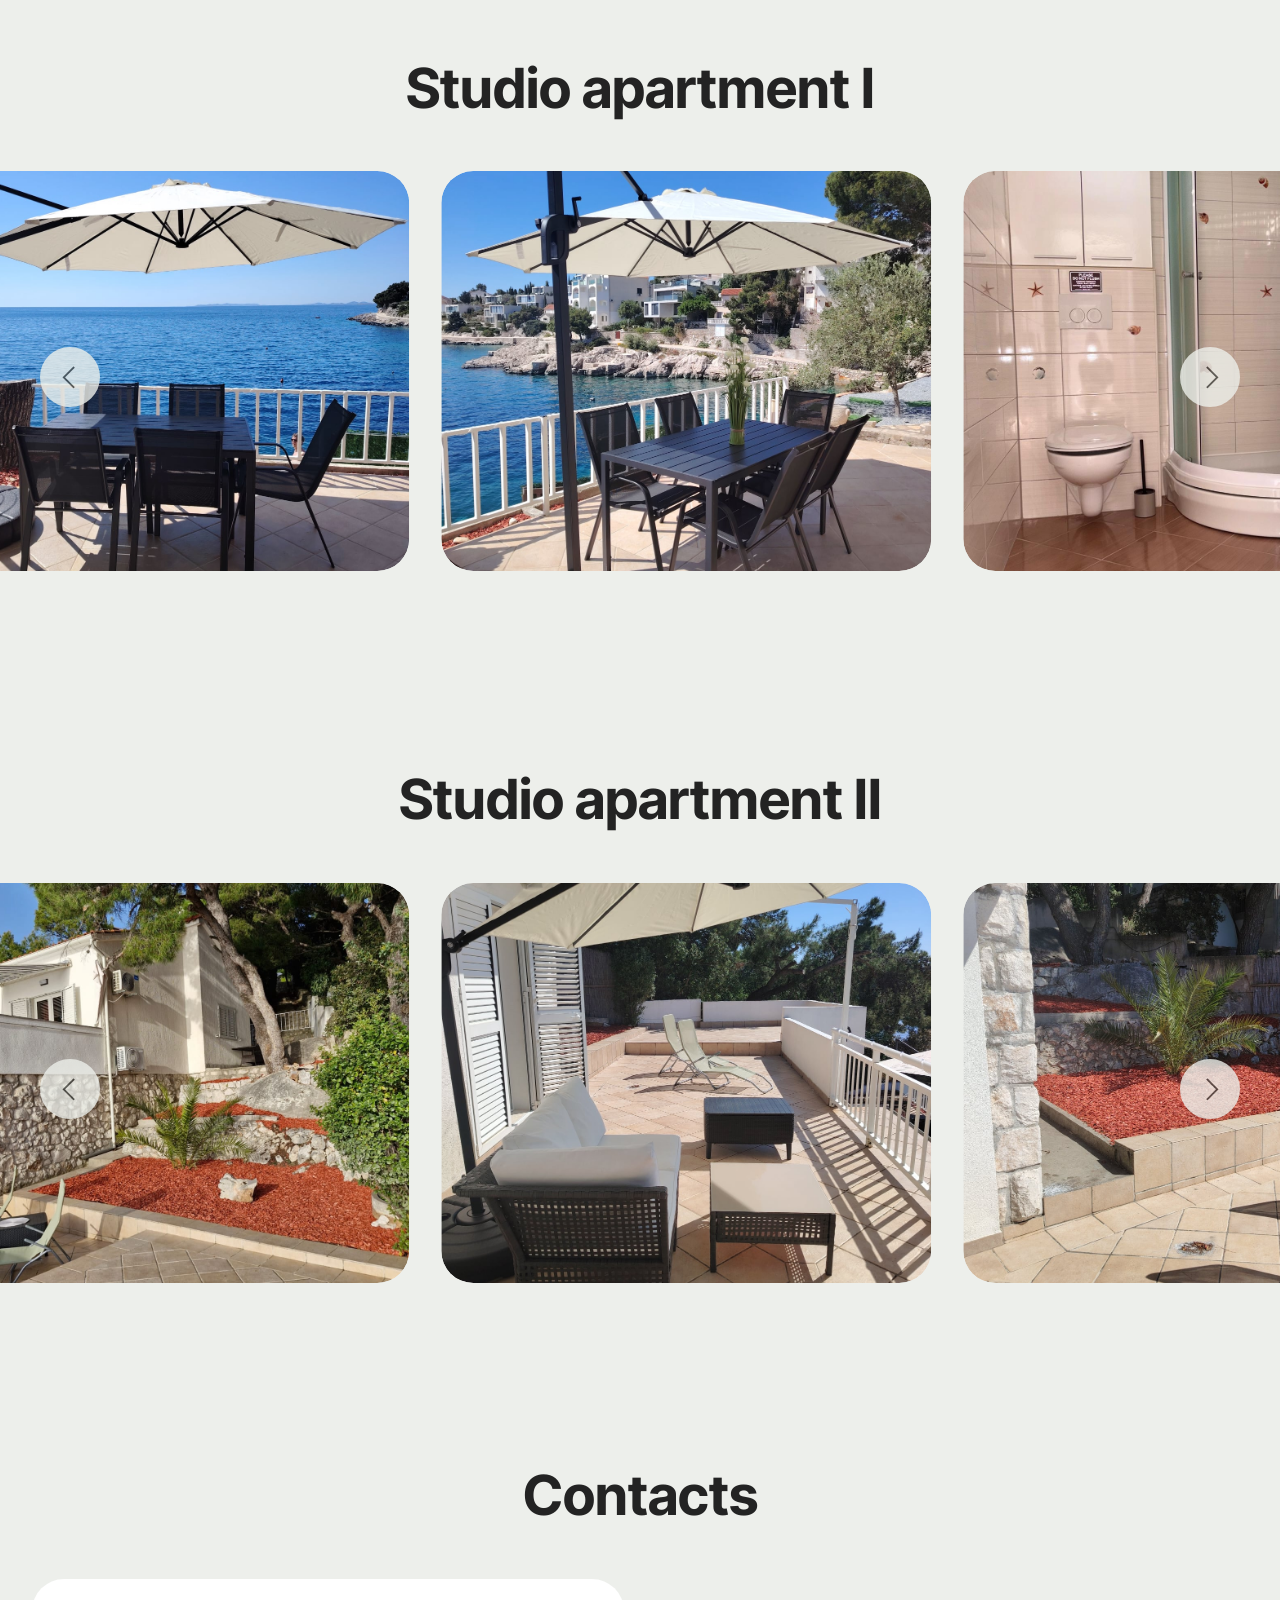
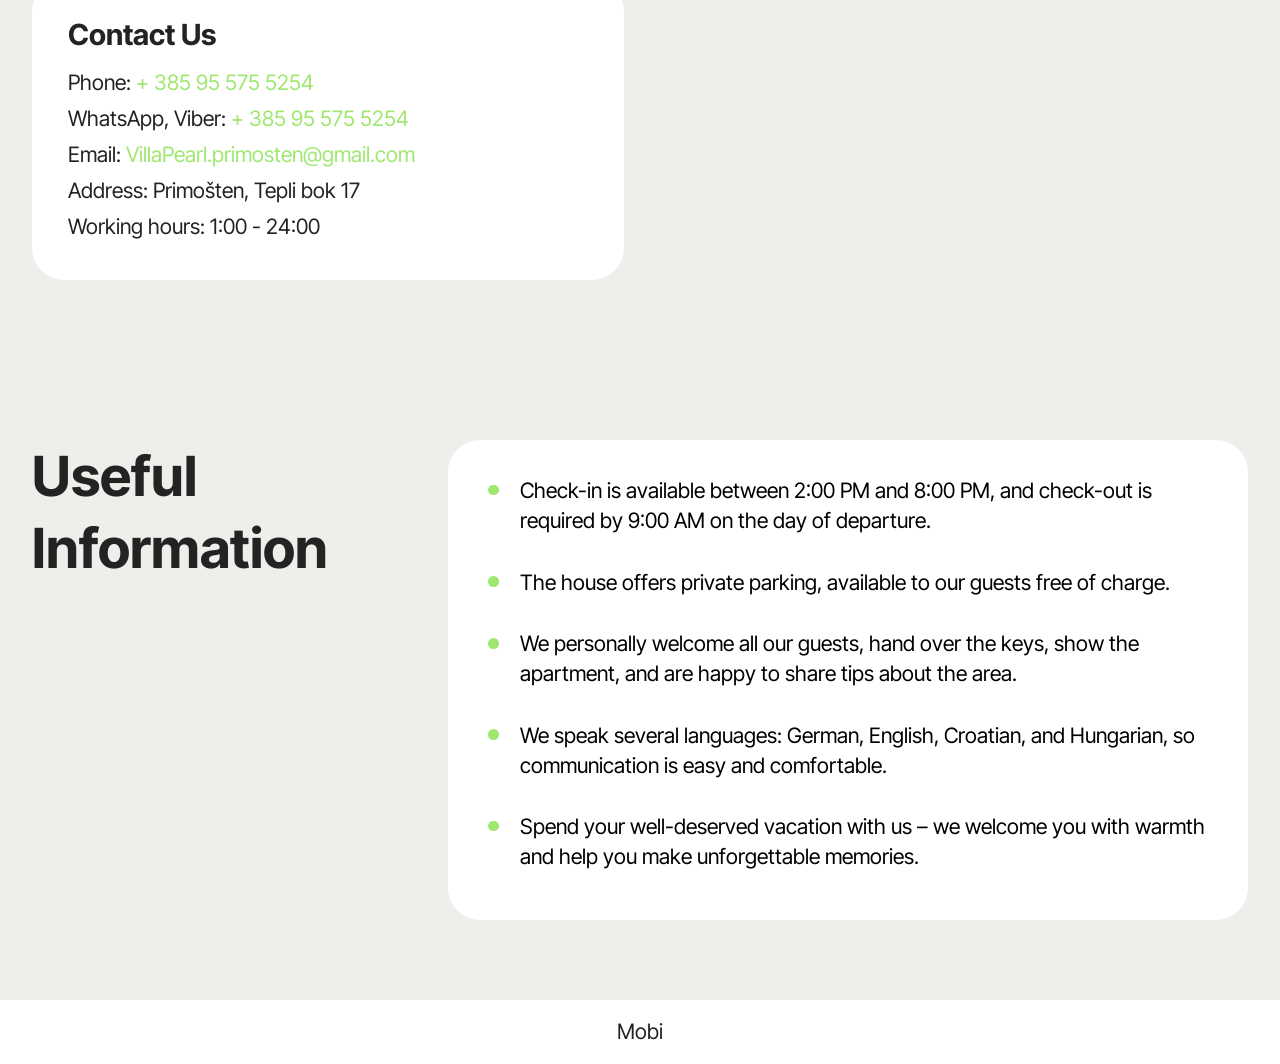
==== commit 1e1de9e4: "Update index.html" ====
--- a/index.html
+++ b/index.html
@@ -174,7 +174,7 @@
 <br>Prices in 2026:<br>
 <br>May - €80/night
 <br>June - €120/night
-<br>July - €150/night
+<br>July - €160/night
 <br>September - €120/night
 <br>October - €80/night<br>
 <br>Final cleaning fee: €60 (one-time)
@@ -198,7 +198,7 @@
 <br>Prices in 2026:<br>
 <br>May - €80/night
 <br>June - €120/night
-<br>July - €150/night
+<br>July - €160/night
 <br>September - €120/night
 <br>October - €80/night<br>
 <br>Final cleaning fee: €60 (one-time)<br>Resort tax: €2.00/person/night (over 12 years old)
@@ -772,4 +772,4 @@
   
   
 </body>
-</html>+</html>
